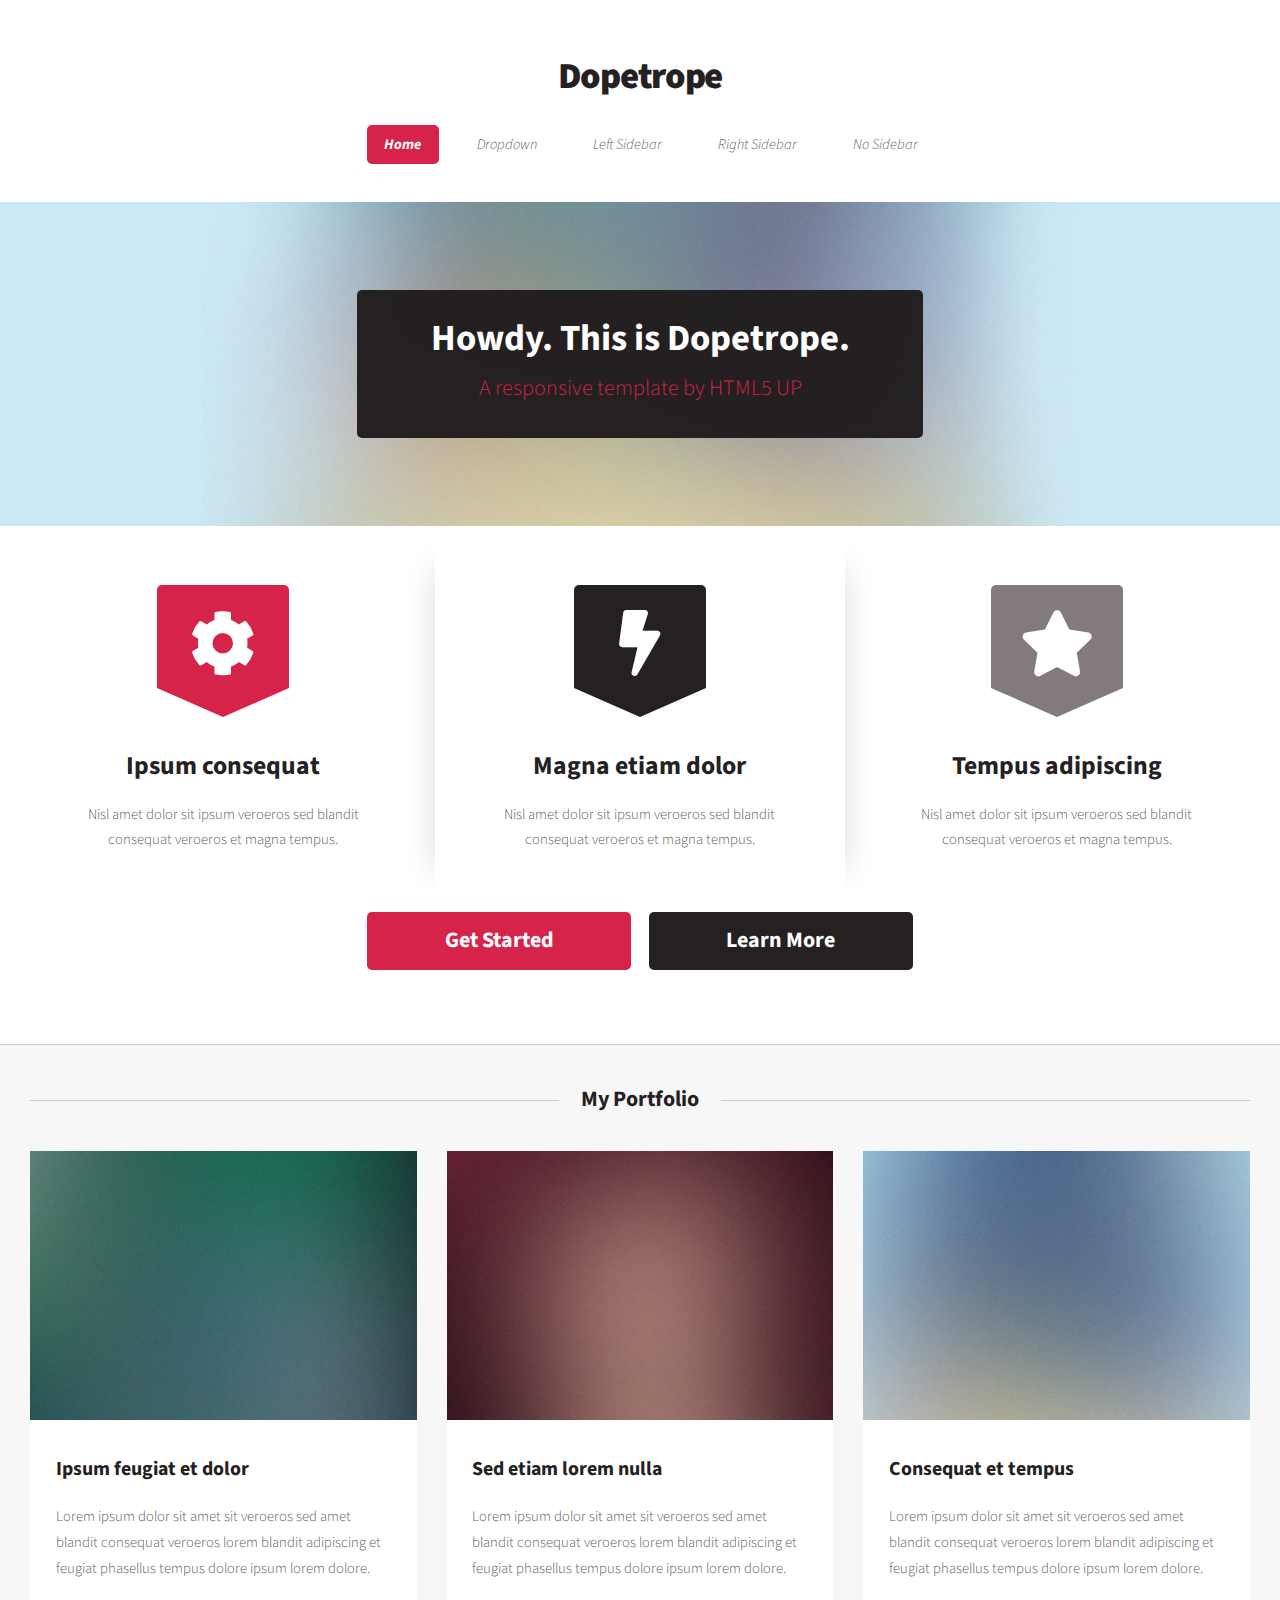
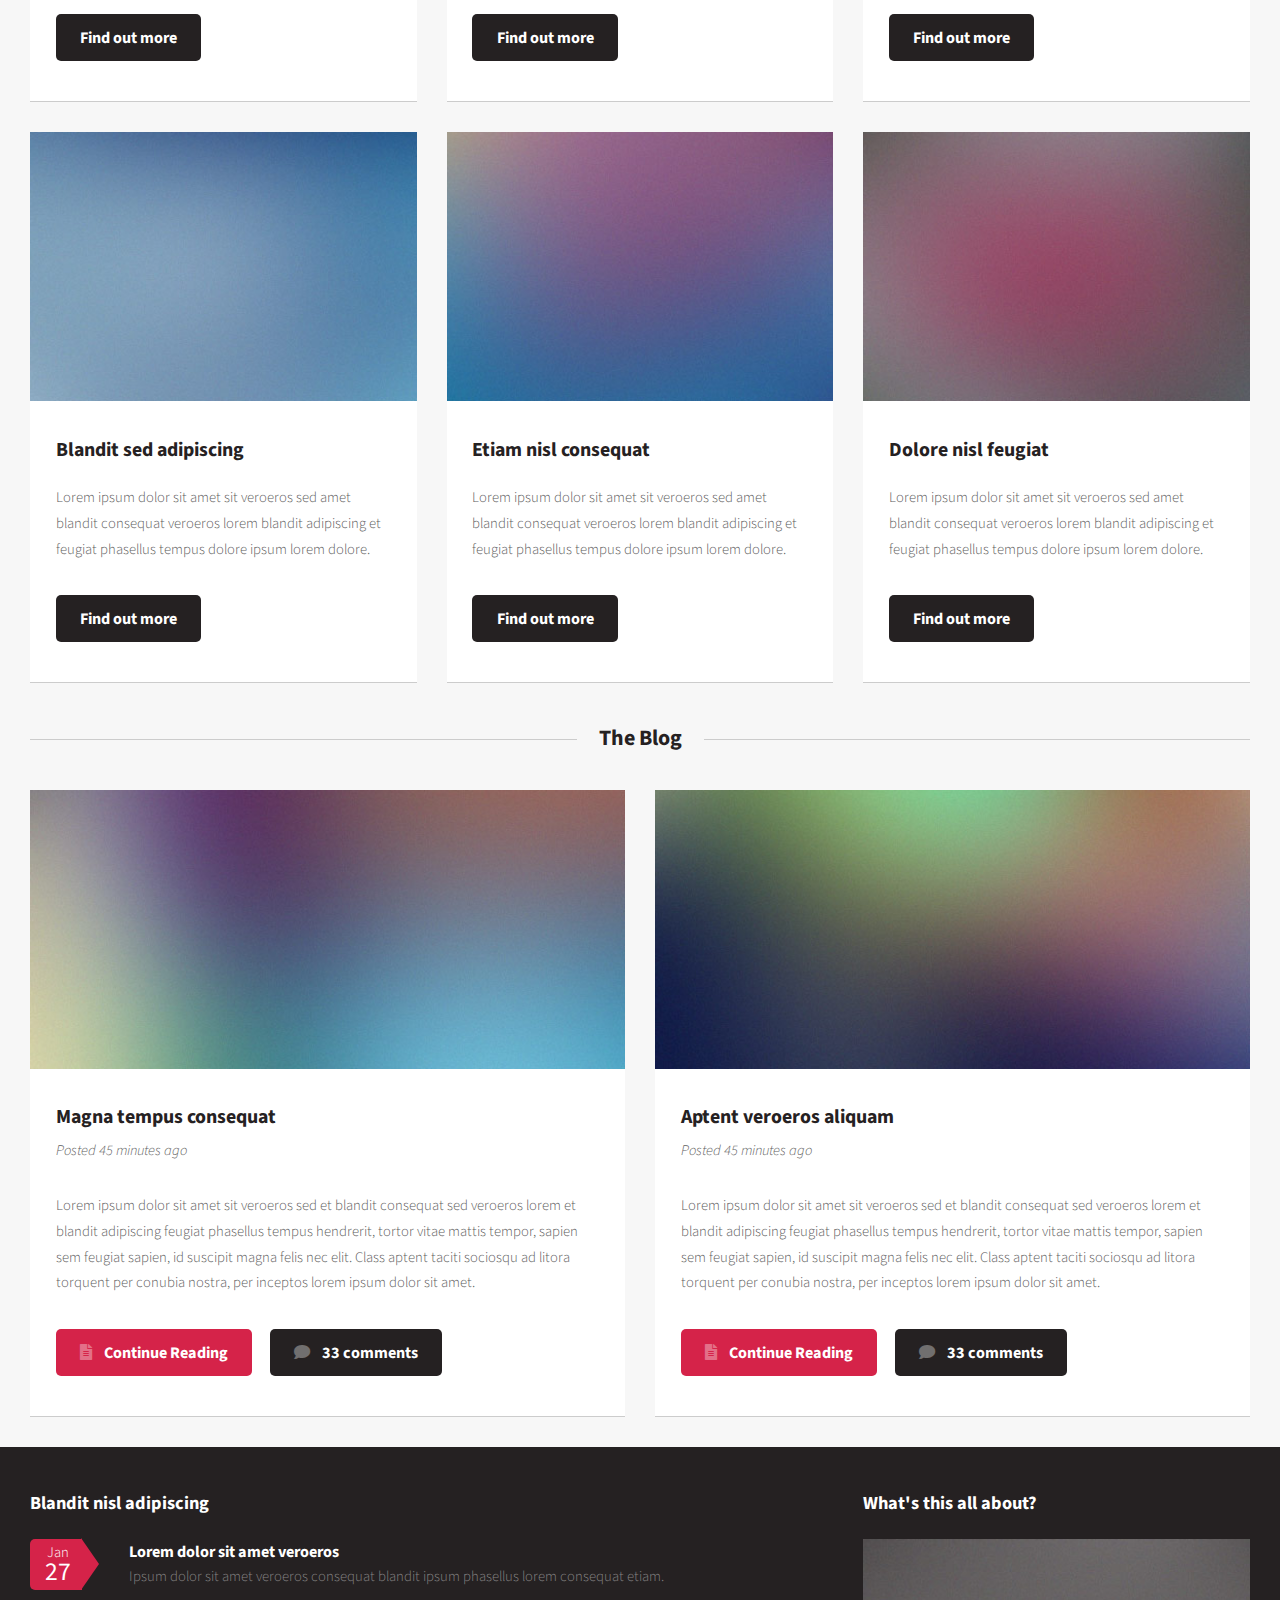
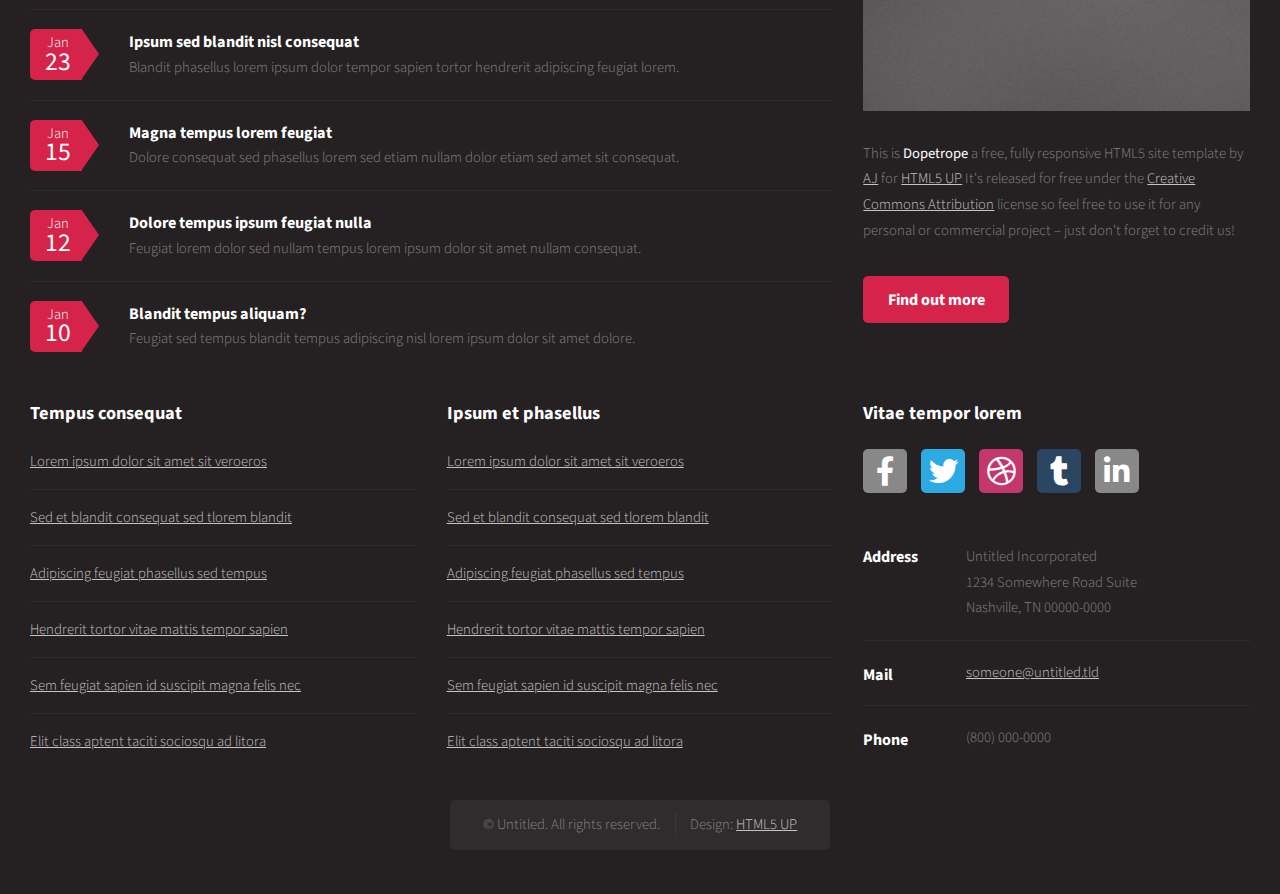
==== index.html @ cf3d5918 "template" ====
<!DOCTYPE HTML>
<!--
	Dopetrope by HTML5 UP
	html5up.net | @ajlkn
	Free for personal and commercial use under the CCA 3.0 license (html5up.net/license)
-->
<html>
	<head>
		<title>Dopetrope by HTML5 UP</title>
		<meta charset="utf-8" />
		<meta name="viewport" content="width=device-width, initial-scale=1, user-scalable=no" />
		<link rel="stylesheet" href="assets/css/main.css" />
	</head>
	<body class="homepage is-preload">
		<div id="page-wrapper">

			<!-- Header -->
				<section id="header">

					<!-- Logo -->
						<h1><a href="index.html">Dopetrope</a></h1>

					<!-- Nav -->
						<nav id="nav">
							<ul>
								<li class="current"><a href="index.html">Home</a></li>
								<li>
									<a href="#">Dropdown</a>
									<ul>
										<li><a href="#">Lorem ipsum dolor</a></li>
										<li><a href="#">Magna phasellus</a></li>
										<li><a href="#">Etiam dolore nisl</a></li>
										<li>
											<a href="#">Phasellus consequat</a>
											<ul>
												<li><a href="#">Magna phasellus</a></li>
												<li><a href="#">Etiam dolore nisl</a></li>
												<li><a href="#">Veroeros feugiat</a></li>
												<li><a href="#">Nisl sed aliquam</a></li>
												<li><a href="#">Dolore adipiscing</a></li>
											</ul>
										</li>
										<li><a href="#">Veroeros feugiat</a></li>
									</ul>
								</li>
								<li><a href="left-sidebar.html">Left Sidebar</a></li>
								<li><a href="right-sidebar.html">Right Sidebar</a></li>
								<li><a href="no-sidebar.html">No Sidebar</a></li>
							</ul>
						</nav>

					<!-- Banner -->
						<section id="banner">
							<header>
								<h2>Howdy. This is Dopetrope.</h2>
								<p>A responsive template by HTML5 UP</p>
							</header>
						</section>

					<!-- Intro -->
						<section id="intro" class="container">
							<div class="row">
								<div class="col-4 col-12-medium">
									<section class="first">
										<i class="icon solid featured fa-cog"></i>
										<header>
											<h2>Ipsum consequat</h2>
										</header>
										<p>Nisl amet dolor sit ipsum veroeros sed blandit consequat veroeros et magna tempus.</p>
									</section>
								</div>
								<div class="col-4 col-12-medium">
									<section class="middle">
										<i class="icon solid featured alt fa-bolt"></i>
										<header>
											<h2>Magna etiam dolor</h2>
										</header>
										<p>Nisl amet dolor sit ipsum veroeros sed blandit consequat veroeros et magna tempus.</p>
									</section>
								</div>
								<div class="col-4 col-12-medium">
									<section class="last">
										<i class="icon solid featured alt2 fa-star"></i>
										<header>
											<h2>Tempus adipiscing</h2>
										</header>
										<p>Nisl amet dolor sit ipsum veroeros sed blandit consequat veroeros et magna tempus.</p>
									</section>
								</div>
							</div>
							<footer>
								<ul class="actions">
									<li><a href="#" class="button large">Get Started</a></li>
									<li><a href="#" class="button alt large">Learn More</a></li>
								</ul>
							</footer>
						</section>

				</section>

			<!-- Main -->
				<section id="main">
					<div class="container">
						<div class="row">
							<div class="col-12">

								<!-- Portfolio -->
									<section>
										<header class="major">
											<h2>My Portfolio</h2>
										</header>
										<div class="row">
											<div class="col-4 col-6-medium col-12-small">
												<section class="box">
													<a href="#" class="image featured"><img src="images/pic02.jpg" alt="" /></a>
													<header>
														<h3>Ipsum feugiat et dolor</h3>
													</header>
													<p>Lorem ipsum dolor sit amet sit veroeros sed amet blandit consequat veroeros lorem blandit adipiscing et feugiat phasellus tempus dolore ipsum lorem dolore.</p>
													<footer>
														<ul class="actions">
															<li><a href="#" class="button alt">Find out more</a></li>
														</ul>
													</footer>
												</section>
											</div>
											<div class="col-4 col-6-medium col-12-small">
												<section class="box">
													<a href="#" class="image featured"><img src="images/pic03.jpg" alt="" /></a>
													<header>
														<h3>Sed etiam lorem nulla</h3>
													</header>
													<p>Lorem ipsum dolor sit amet sit veroeros sed amet blandit consequat veroeros lorem blandit adipiscing et feugiat phasellus tempus dolore ipsum lorem dolore.</p>
													<footer>
														<ul class="actions">
															<li><a href="#" class="button alt">Find out more</a></li>
														</ul>
													</footer>
												</section>
											</div>
											<div class="col-4 col-6-medium col-12-small">
												<section class="box">
													<a href="#" class="image featured"><img src="images/pic04.jpg" alt="" /></a>
													<header>
														<h3>Consequat et tempus</h3>
													</header>
													<p>Lorem ipsum dolor sit amet sit veroeros sed amet blandit consequat veroeros lorem blandit adipiscing et feugiat phasellus tempus dolore ipsum lorem dolore.</p>
													<footer>
														<ul class="actions">
															<li><a href="#" class="button alt">Find out more</a></li>
														</ul>
													</footer>
												</section>
											</div>
											<div class="col-4 col-6-medium col-12-small">
												<section class="box">
													<a href="#" class="image featured"><img src="images/pic05.jpg" alt="" /></a>
													<header>
														<h3>Blandit sed adipiscing</h3>
													</header>
													<p>Lorem ipsum dolor sit amet sit veroeros sed amet blandit consequat veroeros lorem blandit adipiscing et feugiat phasellus tempus dolore ipsum lorem dolore.</p>
													<footer>
														<ul class="actions">
															<li><a href="#" class="button alt">Find out more</a></li>
														</ul>
													</footer>
												</section>
											</div>
											<div class="col-4 col-6-medium col-12-small">
												<section class="box">
													<a href="#" class="image featured"><img src="images/pic06.jpg" alt="" /></a>
													<header>
														<h3>Etiam nisl consequat</h3>
													</header>
													<p>Lorem ipsum dolor sit amet sit veroeros sed amet blandit consequat veroeros lorem blandit adipiscing et feugiat phasellus tempus dolore ipsum lorem dolore.</p>
													<footer>
														<ul class="actions">
															<li><a href="#" class="button alt">Find out more</a></li>
														</ul>
													</footer>
												</section>
											</div>
											<div class="col-4 col-6-medium col-12-small">
												<section class="box">
													<a href="#" class="image featured"><img src="images/pic07.jpg" alt="" /></a>
													<header>
														<h3>Dolore nisl feugiat</h3>
													</header>
													<p>Lorem ipsum dolor sit amet sit veroeros sed amet blandit consequat veroeros lorem blandit adipiscing et feugiat phasellus tempus dolore ipsum lorem dolore.</p>
													<footer>
														<ul class="actions">
															<li><a href="#" class="button alt">Find out more</a></li>
														</ul>
													</footer>
												</section>
											</div>
										</div>
									</section>

							</div>
							<div class="col-12">

								<!-- Blog -->
									<section>
										<header class="major">
											<h2>The Blog</h2>
										</header>
										<div class="row">
											<div class="col-6 col-12-small">
												<section class="box">
													<a href="#" class="image featured"><img src="images/pic08.jpg" alt="" /></a>
													<header>
														<h3>Magna tempus consequat</h3>
														<p>Posted 45 minutes ago</p>
													</header>
													<p>Lorem ipsum dolor sit amet sit veroeros sed et blandit consequat sed veroeros lorem et blandit adipiscing feugiat phasellus tempus hendrerit, tortor vitae mattis tempor, sapien sem feugiat sapien, id suscipit magna felis nec elit. Class aptent taciti sociosqu ad litora torquent per conubia nostra, per inceptos lorem ipsum dolor sit amet.</p>
													<footer>
														<ul class="actions">
															<li><a href="#" class="button icon solid fa-file-alt">Continue Reading</a></li>
															<li><a href="#" class="button alt icon solid fa-comment">33 comments</a></li>
														</ul>
													</footer>
												</section>
											</div>
											<div class="col-6 col-12-small">
												<section class="box">
													<a href="#" class="image featured"><img src="images/pic09.jpg" alt="" /></a>
													<header>
														<h3>Aptent veroeros aliquam</h3>
														<p>Posted 45 minutes ago</p>
													</header>
													<p>Lorem ipsum dolor sit amet sit veroeros sed et blandit consequat sed veroeros lorem et blandit adipiscing feugiat phasellus tempus hendrerit, tortor vitae mattis tempor, sapien sem feugiat sapien, id suscipit magna felis nec elit. Class aptent taciti sociosqu ad litora torquent per conubia nostra, per inceptos lorem ipsum dolor sit amet.</p>
													<footer>
														<ul class="actions">
															<li><a href="#" class="button icon solid fa-file-alt">Continue Reading</a></li>
															<li><a href="#" class="button alt icon solid fa-comment">33 comments</a></li>
														</ul>
													</footer>
												</section>
											</div>
										</div>
									</section>

							</div>
						</div>
					</div>
				</section>

			<!-- Footer -->
				<section id="footer">
					<div class="container">
						<div class="row">
							<div class="col-8 col-12-medium">
								<section>
									<header>
										<h2>Blandit nisl adipiscing</h2>
									</header>
									<ul class="dates">
										<li>
											<span class="date">Jan <strong>27</strong></span>
											<h3><a href="#">Lorem dolor sit amet veroeros</a></h3>
											<p>Ipsum dolor sit amet veroeros consequat blandit ipsum phasellus lorem consequat etiam.</p>
										</li>
										<li>
											<span class="date">Jan <strong>23</strong></span>
											<h3><a href="#">Ipsum sed blandit nisl consequat</a></h3>
											<p>Blandit phasellus lorem ipsum dolor tempor sapien tortor hendrerit adipiscing feugiat lorem.</p>
										</li>
										<li>
											<span class="date">Jan <strong>15</strong></span>
											<h3><a href="#">Magna tempus lorem feugiat</a></h3>
											<p>Dolore consequat sed phasellus lorem sed etiam nullam dolor etiam sed amet sit consequat.</p>
										</li>
										<li>
											<span class="date">Jan <strong>12</strong></span>
											<h3><a href="#">Dolore tempus ipsum feugiat nulla</a></h3>
											<p>Feugiat lorem dolor sed nullam tempus lorem ipsum dolor sit amet nullam consequat.</p>
										</li>
										<li>
											<span class="date">Jan <strong>10</strong></span>
											<h3><a href="#">Blandit tempus aliquam?</a></h3>
											<p>Feugiat sed tempus blandit tempus adipiscing nisl lorem ipsum dolor sit amet dolore.</p>
										</li>
									</ul>
								</section>
							</div>
							<div class="col-4 col-12-medium">
								<section>
									<header>
										<h2>What's this all about?</h2>
									</header>
									<a href="#" class="image featured"><img src="images/pic10.jpg" alt="" /></a>
									<p>
										This is <strong>Dopetrope</strong> a free, fully responsive HTML5 site template by
										<a href="http://twitter.com/ajlkn">AJ</a> for <a href="http://html5up.net/">HTML5 UP</a> It's released for free under
										the <a href="http://html5up.net/license/">Creative Commons Attribution</a> license so feel free to use it for any personal or commercial project &ndash; just don't forget to credit us!
									</p>
									<footer>
										<ul class="actions">
											<li><a href="#" class="button">Find out more</a></li>
										</ul>
									</footer>
								</section>
							</div>
							<div class="col-4 col-6-medium col-12-small">
								<section>
									<header>
										<h2>Tempus consequat</h2>
									</header>
									<ul class="divided">
										<li><a href="#">Lorem ipsum dolor sit amet sit veroeros</a></li>
										<li><a href="#">Sed et blandit consequat sed tlorem blandit</a></li>
										<li><a href="#">Adipiscing feugiat phasellus sed tempus</a></li>
										<li><a href="#">Hendrerit tortor vitae mattis tempor sapien</a></li>
										<li><a href="#">Sem feugiat sapien id suscipit magna felis nec</a></li>
										<li><a href="#">Elit class aptent taciti sociosqu ad litora</a></li>
									</ul>
								</section>
							</div>
							<div class="col-4 col-6-medium col-12-small">
								<section>
									<header>
										<h2>Ipsum et phasellus</h2>
									</header>
									<ul class="divided">
										<li><a href="#">Lorem ipsum dolor sit amet sit veroeros</a></li>
										<li><a href="#">Sed et blandit consequat sed tlorem blandit</a></li>
										<li><a href="#">Adipiscing feugiat phasellus sed tempus</a></li>
										<li><a href="#">Hendrerit tortor vitae mattis tempor sapien</a></li>
										<li><a href="#">Sem feugiat sapien id suscipit magna felis nec</a></li>
										<li><a href="#">Elit class aptent taciti sociosqu ad litora</a></li>
									</ul>
								</section>
							</div>
							<div class="col-4 col-12-medium">
								<section>
									<header>
										<h2>Vitae tempor lorem</h2>
									</header>
									<ul class="social">
										<li><a class="icon brands fa-facebook-f" href="#"><span class="label">Facebook</span></a></li>
										<li><a class="icon brands fa-twitter" href="#"><span class="label">Twitter</span></a></li>
										<li><a class="icon brands fa-dribbble" href="#"><span class="label">Dribbble</span></a></li>
										<li><a class="icon brands fa-tumblr" href="#"><span class="label">Tumblr</span></a></li>
										<li><a class="icon brands fa-linkedin-in" href="#"><span class="label">LinkedIn</span></a></li>
									</ul>
									<ul class="contact">
										<li>
											<h3>Address</h3>
											<p>
												Untitled Incorporated<br />
												1234 Somewhere Road Suite<br />
												Nashville, TN 00000-0000
											</p>
										</li>
										<li>
											<h3>Mail</h3>
											<p><a href="#">someone@untitled.tld</a></p>
										</li>
										<li>
											<h3>Phone</h3>
											<p>(800) 000-0000</p>
										</li>
									</ul>
								</section>
							</div>
							<div class="col-12">

								<!-- Copyright -->
									<div id="copyright">
										<ul class="links">
											<li>&copy; Untitled. All rights reserved.</li><li>Design: <a href="http://html5up.net">HTML5 UP</a></li>
										</ul>
									</div>

							</div>
						</div>
					</div>
				</section>

		</div>

		<!-- Scripts -->
			<script src="assets/js/jquery.min.js"></script>
			<script src="assets/js/jquery.dropotron.min.js"></script>
			<script src="assets/js/browser.min.js"></script>
			<script src="assets/js/breakpoints.min.js"></script>
			<script src="assets/js/util.js"></script>
			<script src="assets/js/main.js"></script>

	</body>
</html>
---- assets/css/main.css ----
@import url("fontawesome-all.min.css");
@import url("https://fonts.googleapis.com/css?family=Source+Sans+Pro:300,400,700,900,300italic");

/*
	Dopetrope by HTML5 UP
	html5up.net | @ajlkn
	Free for personal and commercial use under the CCA 3.0 license (html5up.net/license)
*/

html, body, div, span, applet, object,
iframe, h1, h2, h3, h4, h5, h6, p, blockquote,
pre, a, abbr, acronym, address, big, cite,
code, del, dfn, em, img, ins, kbd, q, s, samp,
small, strike, strong, sub, sup, tt, var, b,
u, i, center, dl, dt, dd, ol, ul, li, fieldset,
form, label, legend, table, caption, tbody,
tfoot, thead, tr, th, td, article, aside,
canvas, details, embed, figure, figcaption,
footer, header, hgroup, menu, nav, output, ruby,
section, summary, time, mark, audio, video {
	margin: 0;
	padding: 0;
	border: 0;
	font-size: 100%;
	font: inherit;
	vertical-align: baseline;}

article, aside, details, figcaption, figure,
footer, header, hgroup, menu, nav, section {
	display: block;}

body {
	line-height: 1;
}

ol, ul {
	list-style: none;
}

blockquote, q {
	quotes: none;
}

	blockquote:before, blockquote:after, q:before, q:after {
		content: '';
		content: none;
	}

table {
	border-collapse: collapse;
	border-spacing: 0;
}

body {
	-webkit-text-size-adjust: none;
}

mark {
	background-color: transparent;
	color: inherit;
}

input::-moz-focus-inner {
	border: 0;
	padding: 0;
}

input, select, textarea {
	-moz-appearance: none;
	-webkit-appearance: none;
	-ms-appearance: none;
	appearance: none;
}

/* Basic */

	html {
		box-sizing: border-box;
	}

	*, *:before, *:after {
		box-sizing: inherit;
	}

	body {
		background: #252122;
		background-image: url("images/bg02.png");
	}

		body.is-preload *, body.is-preload *:before, body.is-preload *:after {
			-moz-animation: none !important;
			-webkit-animation: none !important;
			-ms-animation: none !important;
			animation: none !important;
			-moz-transition: none !important;
			-webkit-transition: none !important;
			-ms-transition: none !important;
			transition: none !important;
		}

	body, input, textarea, select {
		font-family: 'Source Sans Pro';
		font-weight: 300;
		color: #5d5d5d;
		font-size: 14pt;
		line-height: 1.75em;
	}

	strong, b {
		color: #252122;
		font-weight: 400;
	}

	i, em {
		font-style: italic;
	}

	sub {
		position: relative;
		top: 0.5em;
		font-size: 0.8em;
	}

	sup {
		position: relative;
		top: -0.5em;
		font-size: 0.8em;
	}

	blockquote {
		border-left: solid 0.75em #dddddd;
		padding: 1em 0 1em 1.5em;
		font-style: italic;
	}

	h1, h2, h3, h4, h5, h6 {
		color: #252122;
		font-weight: 700;
	}

	h1 a, h2 a, h3 a, h4 a, h5 a, h6 a {
		color: inherit;
		text-decoration: none;
	}

	h2 {
		font-size: 1.5em;
	}

	h3 {
		font-size: 1.35em;
	}

	a {
		color: #d52349;
		text-decoration: underline;
	}

		a:hover {
			text-decoration: none;
		}

	br.clear {
		clear: both;
	}

	hr {
		border: 0;
		border-top: solid 1px #dddddd;
		height: 1px;
		margin: 2em 0 2em 0;
	}

	p, ul, ol, dl, table {
		margin-bottom: 2em;
	}

/* Container */

	.container {
		margin: 0 auto;
		max-width: 100%;
		width: 70em;
	}

		@media screen and (max-width: 1680px) {

			.container {
				width: 70em;
			}

		}

		@media screen and (max-width: 1280px) {

			.container {
				width: calc(100% - 60px);
			}

		}

		@media screen and (max-width: 980px) {

			.container {
				width: calc(100% - 80px);
			}

		}

		@media screen and (max-width: 736px) {

			.container {
				width: calc(100% - 40px);
			}

		}

/* Row */

	.row {
		display: flex;
		flex-wrap: wrap;
		box-sizing: border-box;
		align-items: stretch;
	}

		.row > * {
			box-sizing: border-box;
		}

		.row.gtr-uniform > * > :last-child {
			margin-bottom: 0;
		}

		.row.aln-left {
			justify-content: flex-start;
		}

		.row.aln-center {
			justify-content: center;
		}

		.row.aln-right {
			justify-content: flex-end;
		}

		.row.aln-top {
			align-items: flex-start;
		}

		.row.aln-middle {
			align-items: center;
		}

		.row.aln-bottom {
			align-items: flex-end;
		}

		.row > .imp {
			order: -1;
		}

		.row > .col-1 {
			width: 8.33333%;
		}

		.row > .off-1 {
			margin-left: 8.33333%;
		}

		.row > .col-2 {
			width: 16.66667%;
		}

		.row > .off-2 {
			margin-left: 16.66667%;
		}

		.row > .col-3 {
			width: 25%;
		}

		.row > .off-3 {
			margin-left: 25%;
		}

		.row > .col-4 {
			width: 33.33333%;
		}

		.row > .off-4 {
			margin-left: 33.33333%;
		}

		.row > .col-5 {
			width: 41.66667%;
		}

		.row > .off-5 {
			margin-left: 41.66667%;
		}

		.row > .col-6 {
			width: 50%;
		}

		.row > .off-6 {
			margin-left: 50%;
		}

		.row > .col-7 {
			width: 58.33333%;
		}

		.row > .off-7 {
			margin-left: 58.33333%;
		}

		.row > .col-8 {
			width: 66.66667%;
		}

		.row > .off-8 {
			margin-left: 66.66667%;
		}

		.row > .col-9 {
			width: 75%;
		}

		.row > .off-9 {
			margin-left: 75%;
		}

		.row > .col-10 {
			width: 83.33333%;
		}

		.row > .off-10 {
			margin-left: 83.33333%;
		}

		.row > .col-11 {
			width: 91.66667%;
		}

		.row > .off-11 {
			margin-left: 91.66667%;
		}

		.row > .col-12 {
			width: 100%;
		}

		.row > .off-12 {
			margin-left: 100%;
		}

		.row.gtr-0 {
			margin-top: 0px;
			margin-left: 0px;
		}

			.row.gtr-0 > * {
				padding: 0px 0 0 0px;
			}

			.row.gtr-0.gtr-uniform {
				margin-top: 0px;
			}

				.row.gtr-0.gtr-uniform > * {
					padding-top: 0px;
				}

		.row.gtr-25 {
			margin-top: -12.5px;
			margin-left: -12.5px;
		}

			.row.gtr-25 > * {
				padding: 12.5px 0 0 12.5px;
			}

			.row.gtr-25.gtr-uniform {
				margin-top: -12.5px;
			}

				.row.gtr-25.gtr-uniform > * {
					padding-top: 12.5px;
				}

		.row.gtr-50 {
			margin-top: -25px;
			margin-left: -25px;
		}

			.row.gtr-50 > * {
				padding: 25px 0 0 25px;
			}

			.row.gtr-50.gtr-uniform {
				margin-top: -25px;
			}

				.row.gtr-50.gtr-uniform > * {
					padding-top: 25px;
				}

		.row {
			margin-top: -50px;
			margin-left: -50px;
		}

			.row > * {
				padding: 50px 0 0 50px;
			}

			.row.gtr-uniform {
				margin-top: -50px;
			}

				.row.gtr-uniform > * {
					padding-top: 50px;
				}

		.row.gtr-150 {
			margin-top: -75px;
			margin-left: -75px;
		}

			.row.gtr-150 > * {
				padding: 75px 0 0 75px;
			}

			.row.gtr-150.gtr-uniform {
				margin-top: -75px;
			}

				.row.gtr-150.gtr-uniform > * {
					padding-top: 75px;
				}

		.row.gtr-200 {
			margin-top: -100px;
			margin-left: -100px;
		}

			.row.gtr-200 > * {
				padding: 100px 0 0 100px;
			}

			.row.gtr-200.gtr-uniform {
				margin-top: -100px;
			}

				.row.gtr-200.gtr-uniform > * {
					padding-top: 100px;
				}

		@media screen and (max-width: 1680px) {

			.row {
				display: flex;
				flex-wrap: wrap;
				box-sizing: border-box;
				align-items: stretch;
			}

				.row > * {
					box-sizing: border-box;
				}

				.row.gtr-uniform > * > :last-child {
					margin-bottom: 0;
				}

				.row.aln-left {
					justify-content: flex-start;
				}

				.row.aln-center {
					justify-content: center;
				}

				.row.aln-right {
					justify-content: flex-end;
				}

				.row.aln-top {
					align-items: flex-start;
				}

				.row.aln-middle {
					align-items: center;
				}

				.row.aln-bottom {
					align-items: flex-end;
				}

				.row > .imp-xlarge {
					order: -1;
				}

				.row > .col-1-xlarge {
					width: 8.33333%;
				}

				.row > .off-1-xlarge {
					margin-left: 8.33333%;
				}

				.row > .col-2-xlarge {
					width: 16.66667%;
				}

				.row > .off-2-xlarge {
					margin-left: 16.66667%;
				}

				.row > .col-3-xlarge {
					width: 25%;
				}

				.row > .off-3-xlarge {
					margin-left: 25%;
				}

				.row > .col-4-xlarge {
					width: 33.33333%;
				}

				.row > .off-4-xlarge {
					margin-left: 33.33333%;
				}

				.row > .col-5-xlarge {
					width: 41.66667%;
				}

				.row > .off-5-xlarge {
					margin-left: 41.66667%;
				}

				.row > .col-6-xlarge {
					width: 50%;
				}

				.row > .off-6-xlarge {
					margin-left: 50%;
				}

				.row > .col-7-xlarge {
					width: 58.33333%;
				}

				.row > .off-7-xlarge {
					margin-left: 58.33333%;
				}

				.row > .col-8-xlarge {
					width: 66.66667%;
				}

				.row > .off-8-xlarge {
					margin-left: 66.66667%;
				}

				.row > .col-9-xlarge {
					width: 75%;
				}

				.row > .off-9-xlarge {
					margin-left: 75%;
				}

				.row > .col-10-xlarge {
					width: 83.33333%;
				}

				.row > .off-10-xlarge {
					margin-left: 83.33333%;
				}

				.row > .col-11-xlarge {
					width: 91.66667%;
				}

				.row > .off-11-xlarge {
					margin-left: 91.66667%;
				}

				.row > .col-12-xlarge {
					width: 100%;
				}

				.row > .off-12-xlarge {
					margin-left: 100%;
				}

				.row.gtr-0 {
					margin-top: 0px;
					margin-left: 0px;
				}

					.row.gtr-0 > * {
						padding: 0px 0 0 0px;
					}

					.row.gtr-0.gtr-uniform {
						margin-top: 0px;
					}

						.row.gtr-0.gtr-uniform > * {
							padding-top: 0px;
						}

				.row.gtr-25 {
					margin-top: -12.5px;
					margin-left: -12.5px;
				}

					.row.gtr-25 > * {
						padding: 12.5px 0 0 12.5px;
					}

					.row.gtr-25.gtr-uniform {
						margin-top: -12.5px;
					}

						.row.gtr-25.gtr-uniform > * {
							padding-top: 12.5px;
						}

				.row.gtr-50 {
					margin-top: -25px;
					margin-left: -25px;
				}

					.row.gtr-50 > * {
						padding: 25px 0 0 25px;
					}

					.row.gtr-50.gtr-uniform {
						margin-top: -25px;
					}

						.row.gtr-50.gtr-uniform > * {
							padding-top: 25px;
						}

				.row {
					margin-top: -50px;
					margin-left: -50px;
				}

					.row > * {
						padding: 50px 0 0 50px;
					}

					.row.gtr-uniform {
						margin-top: -50px;
					}

						.row.gtr-uniform > * {
							padding-top: 50px;
						}

				.row.gtr-150 {
					margin-top: -75px;
					margin-left: -75px;
				}

					.row.gtr-150 > * {
						padding: 75px 0 0 75px;
					}

					.row.gtr-150.gtr-uniform {
						margin-top: -75px;
					}

						.row.gtr-150.gtr-uniform > * {
							padding-top: 75px;
						}

				.row.gtr-200 {
					margin-top: -100px;
					margin-left: -100px;
				}

					.row.gtr-200 > * {
						padding: 100px 0 0 100px;
					}

					.row.gtr-200.gtr-uniform {
						margin-top: -100px;
					}

						.row.gtr-200.gtr-uniform > * {
							padding-top: 100px;
						}

		}

		@media screen and (max-width: 1280px) {

			.row {
				display: flex;
				flex-wrap: wrap;
				box-sizing: border-box;
				align-items: stretch;
			}

				.row > * {
					box-sizing: border-box;
				}

				.row.gtr-uniform > * > :last-child {
					margin-bottom: 0;
				}

				.row.aln-left {
					justify-content: flex-start;
				}

				.row.aln-center {
					justify-content: center;
				}

				.row.aln-right {
					justify-content: flex-end;
				}

				.row.aln-top {
					align-items: flex-start;
				}

				.row.aln-middle {
					align-items: center;
				}

				.row.aln-bottom {
					align-items: flex-end;
				}

				.row > .imp-large {
					order: -1;
				}

				.row > .col-1-large {
					width: 8.33333%;
				}

				.row > .off-1-large {
					margin-left: 8.33333%;
				}

				.row > .col-2-large {
					width: 16.66667%;
				}

				.row > .off-2-large {
					margin-left: 16.66667%;
				}

				.row > .col-3-large {
					width: 25%;
				}

				.row > .off-3-large {
					margin-left: 25%;
				}

				.row > .col-4-large {
					width: 33.33333%;
				}

				.row > .off-4-large {
					margin-left: 33.33333%;
				}

				.row > .col-5-large {
					width: 41.66667%;
				}

				.row > .off-5-large {
					margin-left: 41.66667%;
				}

				.row > .col-6-large {
					width: 50%;
				}

				.row > .off-6-large {
					margin-left: 50%;
				}

				.row > .col-7-large {
					width: 58.33333%;
				}

				.row > .off-7-large {
					margin-left: 58.33333%;
				}

				.row > .col-8-large {
					width: 66.66667%;
				}

				.row > .off-8-large {
					margin-left: 66.66667%;
				}

				.row > .col-9-large {
					width: 75%;
				}

				.row > .off-9-large {
					margin-left: 75%;
				}

				.row > .col-10-large {
					width: 83.33333%;
				}

				.row > .off-10-large {
					margin-left: 83.33333%;
				}

				.row > .col-11-large {
					width: 91.66667%;
				}

				.row > .off-11-large {
					margin-left: 91.66667%;
				}

				.row > .col-12-large {
					width: 100%;
				}

				.row > .off-12-large {
					margin-left: 100%;
				}

				.row.gtr-0 {
					margin-top: 0px;
					margin-left: 0px;
				}

					.row.gtr-0 > * {
						padding: 0px 0 0 0px;
					}

					.row.gtr-0.gtr-uniform {
						margin-top: 0px;
					}

						.row.gtr-0.gtr-uniform > * {
							padding-top: 0px;
						}

				.row.gtr-25 {
					margin-top: -7.5px;
					margin-left: -7.5px;
				}

					.row.gtr-25 > * {
						padding: 7.5px 0 0 7.5px;
					}

					.row.gtr-25.gtr-uniform {
						margin-top: -7.5px;
					}

						.row.gtr-25.gtr-uniform > * {
							padding-top: 7.5px;
						}

				.row.gtr-50 {
					margin-top: -15px;
					margin-left: -15px;
				}

					.row.gtr-50 > * {
						padding: 15px 0 0 15px;
					}

					.row.gtr-50.gtr-uniform {
						margin-top: -15px;
					}

						.row.gtr-50.gtr-uniform > * {
							padding-top: 15px;
						}

				.row {
					margin-top: -30px;
					margin-left: -30px;
				}

					.row > * {
						padding: 30px 0 0 30px;
					}

					.row.gtr-uniform {
						margin-top: -30px;
					}

						.row.gtr-uniform > * {
							padding-top: 30px;
						}

				.row.gtr-150 {
					margin-top: -45px;
					margin-left: -45px;
				}

					.row.gtr-150 > * {
						padding: 45px 0 0 45px;
					}

					.row.gtr-150.gtr-uniform {
						margin-top: -45px;
					}

						.row.gtr-150.gtr-uniform > * {
							padding-top: 45px;
						}

				.row.gtr-200 {
					margin-top: -60px;
					margin-left: -60px;
				}

					.row.gtr-200 > * {
						padding: 60px 0 0 60px;
					}

					.row.gtr-200.gtr-uniform {
						margin-top: -60px;
					}

						.row.gtr-200.gtr-uniform > * {
							padding-top: 60px;
						}

		}

		@media screen and (max-width: 980px) {

			.row {
				display: flex;
				flex-wrap: wrap;
				box-sizing: border-box;
				align-items: stretch;
			}

				.row > * {
					box-sizing: border-box;
				}

				.row.gtr-uniform > * > :last-child {
					margin-bottom: 0;
				}

				.row.aln-left {
					justify-content: flex-start;
				}

				.row.aln-center {
					justify-content: center;
				}

				.row.aln-right {
					justify-content: flex-end;
				}

				.row.aln-top {
					align-items: flex-start;
				}

				.row.aln-middle {
					align-items: center;
				}

				.row.aln-bottom {
					align-items: flex-end;
				}

				.row > .imp-medium {
					order: -1;
				}

				.row > .col-1-medium {
					width: 8.33333%;
				}

				.row > .off-1-medium {
					margin-left: 8.33333%;
				}

				.row > .col-2-medium {
					width: 16.66667%;
				}

				.row > .off-2-medium {
					margin-left: 16.66667%;
				}

				.row > .col-3-medium {
					width: 25%;
				}

				.row > .off-3-medium {
					margin-left: 25%;
				}

				.row > .col-4-medium {
					width: 33.33333%;
				}

				.row > .off-4-medium {
					margin-left: 33.33333%;
				}

				.row > .col-5-medium {
					width: 41.66667%;
				}

				.row > .off-5-medium {
					margin-left: 41.66667%;
				}

				.row > .col-6-medium {
					width: 50%;
				}

				.row > .off-6-medium {
					margin-left: 50%;
				}

				.row > .col-7-medium {
					width: 58.33333%;
				}

				.row > .off-7-medium {
					margin-left: 58.33333%;
				}

				.row > .col-8-medium {
					width: 66.66667%;
				}

				.row > .off-8-medium {
					margin-left: 66.66667%;
				}

				.row > .col-9-medium {
					width: 75%;
				}

				.row > .off-9-medium {
					margin-left: 75%;
				}

				.row > .col-10-medium {
					width: 83.33333%;
				}

				.row > .off-10-medium {
					margin-left: 83.33333%;
				}

				.row > .col-11-medium {
					width: 91.66667%;
				}

				.row > .off-11-medium {
					margin-left: 91.66667%;
				}

				.row > .col-12-medium {
					width: 100%;
				}

				.row > .off-12-medium {
					margin-left: 100%;
				}

				.row.gtr-0 {
					margin-top: 0px;
					margin-left: 0px;
				}

					.row.gtr-0 > * {
						padding: 0px 0 0 0px;
					}

					.row.gtr-0.gtr-uniform {
						margin-top: 0px;
					}

						.row.gtr-0.gtr-uniform > * {
							padding-top: 0px;
						}

				.row.gtr-25 {
					margin-top: -10px;
					margin-left: -10px;
				}

					.row.gtr-25 > * {
						padding: 10px 0 0 10px;
					}

					.row.gtr-25.gtr-uniform {
						margin-top: -10px;
					}

						.row.gtr-25.gtr-uniform > * {
							padding-top: 10px;
						}

				.row.gtr-50 {
					margin-top: -20px;
					margin-left: -20px;
				}

					.row.gtr-50 > * {
						padding: 20px 0 0 20px;
					}

					.row.gtr-50.gtr-uniform {
						margin-top: -20px;
					}

						.row.gtr-50.gtr-uniform > * {
							padding-top: 20px;
						}

				.row {
					margin-top: -40px;
					margin-left: -40px;
				}

					.row > * {
						padding: 40px 0 0 40px;
					}

					.row.gtr-uniform {
						margin-top: -40px;
					}

						.row.gtr-uniform > * {
							padding-top: 40px;
						}

				.row.gtr-150 {
					margin-top: -60px;
					margin-left: -60px;
				}

					.row.gtr-150 > * {
						padding: 60px 0 0 60px;
					}

					.row.gtr-150.gtr-uniform {
						margin-top: -60px;
					}

						.row.gtr-150.gtr-uniform > * {
							padding-top: 60px;
						}

				.row.gtr-200 {
					margin-top: -80px;
					margin-left: -80px;
				}

					.row.gtr-200 > * {
						padding: 80px 0 0 80px;
					}

					.row.gtr-200.gtr-uniform {
						margin-top: -80px;
					}

						.row.gtr-200.gtr-uniform > * {
							padding-top: 80px;
						}

		}

		@media screen and (max-width: 736px) {

			.row {
				display: flex;
				flex-wrap: wrap;
				box-sizing: border-box;
				align-items: stretch;
			}

				.row > * {
					box-sizing: border-box;
				}

				.row.gtr-uniform > * > :last-child {
					margin-bottom: 0;
				}

				.row.aln-left {
					justify-content: flex-start;
				}

				.row.aln-center {
					justify-content: center;
				}

				.row.aln-right {
					justify-content: flex-end;
				}

				.row.aln-top {
					align-items: flex-start;
				}

				.row.aln-middle {
					align-items: center;
				}

				.row.aln-bottom {
					align-items: flex-end;
				}

				.row > .imp-small {
					order: -1;
				}

				.row > .col-1-small {
					width: 8.33333%;
				}

				.row > .off-1-small {
					margin-left: 8.33333%;
				}

				.row > .col-2-small {
					width: 16.66667%;
				}

				.row > .off-2-small {
					margin-left: 16.66667%;
				}

				.row > .col-3-small {
					width: 25%;
				}

				.row > .off-3-small {
					margin-left: 25%;
				}

				.row > .col-4-small {
					width: 33.33333%;
				}

				.row > .off-4-small {
					margin-left: 33.33333%;
				}

				.row > .col-5-small {
					width: 41.66667%;
				}

				.row > .off-5-small {
					margin-left: 41.66667%;
				}

				.row > .col-6-small {
					width: 50%;
				}

				.row > .off-6-small {
					margin-left: 50%;
				}

				.row > .col-7-small {
					width: 58.33333%;
				}

				.row > .off-7-small {
					margin-left: 58.33333%;
				}

				.row > .col-8-small {
					width: 66.66667%;
				}

				.row > .off-8-small {
					margin-left: 66.66667%;
				}

				.row > .col-9-small {
					width: 75%;
				}

				.row > .off-9-small {
					margin-left: 75%;
				}

				.row > .col-10-small {
					width: 83.33333%;
				}

				.row > .off-10-small {
					margin-left: 83.33333%;
				}

				.row > .col-11-small {
					width: 91.66667%;
				}

				.row > .off-11-small {
					margin-left: 91.66667%;
				}

				.row > .col-12-small {
					width: 100%;
				}

				.row > .off-12-small {
					margin-left: 100%;
				}

				.row.gtr-0 {
					margin-top: 0px;
					margin-left: 0px;
				}

					.row.gtr-0 > * {
						padding: 0px 0 0 0px;
					}

					.row.gtr-0.gtr-uniform {
						margin-top: 0px;
					}

						.row.gtr-0.gtr-uniform > * {
							padding-top: 0px;
						}

				.row.gtr-25 {
					margin-top: -5px;
					margin-left: -5px;
				}

					.row.gtr-25 > * {
						padding: 5px 0 0 5px;
					}

					.row.gtr-25.gtr-uniform {
						margin-top: -5px;
					}

						.row.gtr-25.gtr-uniform > * {
							padding-top: 5px;
						}

				.row.gtr-50 {
					margin-top: -10px;
					margin-left: -10px;
				}

					.row.gtr-50 > * {
						padding: 10px 0 0 10px;
					}

					.row.gtr-50.gtr-uniform {
						margin-top: -10px;
					}

						.row.gtr-50.gtr-uniform > * {
							padding-top: 10px;
						}

				.row {
					margin-top: -20px;
					margin-left: -20px;
				}

					.row > * {
						padding: 20px 0 0 20px;
					}

					.row.gtr-uniform {
						margin-top: -20px;
					}

						.row.gtr-uniform > * {
							padding-top: 20px;
						}

				.row.gtr-150 {
					margin-top: -30px;
					margin-left: -30px;
				}

					.row.gtr-150 > * {
						padding: 30px 0 0 30px;
					}

					.row.gtr-150.gtr-uniform {
						margin-top: -30px;
					}

						.row.gtr-150.gtr-uniform > * {
							padding-top: 30px;
						}

				.row.gtr-200 {
					margin-top: -40px;
					margin-left: -40px;
				}

					.row.gtr-200 > * {
						padding: 40px 0 0 40px;
					}

					.row.gtr-200.gtr-uniform {
						margin-top: -40px;
					}

						.row.gtr-200.gtr-uniform > * {
							padding-top: 40px;
						}

		}

/* Form */

	form label {
		display: block;
		color: #252122;
		font-weight: 400;
		margin: 0 0 0.5em 0;
	}

	form input[type=text],
	form input[type=email],
	form input[type=password],
	form select,
	form textarea {
		-webkit-appearance: none;
		display: block;
		border: 0;
		padding: 0.75em 1em;
		font-size: 1em;
		border-radius: 5px;
		border: solid 1px #dddddd;
		background: #fff;
		width: 100%;
	}

		form input[type=text]:focus,
		form input[type=email]:focus,
		form input[type=password]:focus,
		form select:focus,
		form textarea:focus {
			box-shadow: inset 0px 0px 1px 1px #43bff0;
		}

	form textarea {
		height: 15em;
	}

	form ::-webkit-input-placeholder {
		color: #555 !important;
	}

	form :-moz-placeholder {
		color: #555 !important;
	}

	form ::-moz-placeholder {
		color: #555 !important;
	}

	form :-ms-input-placeholder {
		color: #555 !important;
	}

	form ::-moz-focus-inner {
		border: 0;
	}

/* Tables */

	table {
		width: 100%;
	}

		table tr {
			border-top: solid 1px #dddddd;
		}

			table tr:first-child {
				border-top: 0;
			}

		table td {
			padding: 0.5em 1em 0.5em 1em;
		}

		table th {
			text-align: left;
			padding: 0.5em 1em 0.5em 1em;
			font-weight: 700;
			margin: 0 0 1em 0;
		}

		table thead {
			border-bottom: solid 2px #dddddd;
		}

/* Section/Article */

	section, article {
		margin-bottom: 2.5em;
	}

		section > :last-child, section:last-child, article > :last-child, article:last-child {
			margin-bottom: 0;
		}

	header {
		margin: 0 0 1.5em 0;
	}

		header > p {
			display: block;
			font-style: italic;
			margin: 0.5em 0 0 0;
			padding-bottom: 0.5em;
		}

		header.major {
			position: relative;
			text-align: center;
			border-top: solid 1px #ccc;
			top: 1em;
			margin: 0 0 3em 0;
		}

			header.major h2 {
				background: #fff;
				position: relative;
				top: -0.65em;
				display: inline;
				margin: 0;
				padding: 0 1em 0 1em;
			}

	footer {
		margin: 2.25em 0 0 0;
	}

/* Box */

	.box {
		background: #ffffff;
		border-bottom: solid 1px #ccc;
		padding: 2.75em 1.75em 2.75em 1.75em;
	}

		.box .image.featured {
			position: relative;
			width: auto;
			left: 1.75em;
			top: 1.75em;
			margin: -4.5em 0 4.25em -3.5em;
		}

		.box.post header {
			padding-top: 1em;
			margin: 0 0 2em 0;
		}

		.box.post h2 {
			font-size: 2.5em;
			letter-spacing: -0.015em;
		}

		.box.post header > p {
			margin-top: 1.25em;
			font-size: 1.25em;
		}

		.box footer ul.actions {
			margin-bottom: 0;
		}

/* Button */

	input[type="button"],
	input[type="submit"],
	input[type="reset"],
	button,
	.button {
		-webkit-appearance: none;
		display: inline-block;
		text-decoration: none;
		cursor: pointer;
		border: 0;
		border-radius: 5px;
		background: #d52349;
		color: #fff !important;
		font-weight: 700;
		outline: 0;
		font-size: 1.1em;
		padding: 0.65em 1.5em 0.65em 1.5em;
		text-align: center;
		-moz-transition: background-color .25s ease-in-out;
		-webkit-transition: background-color .25s ease-in-out;
		-ms-transition: background-color .25s ease-in-out;
		transition: background-color .25s ease-in-out;
	}

		input[type="button"]:hover,
		input[type="submit"]:hover,
		input[type="reset"]:hover,
		button:hover,
		.button:hover {
			background: #e53359;
		}

		input[type="button"]:active,
		input[type="submit"]:active,
		input[type="reset"]:active,
		button:active,
		.button:active {
			background: #c51349;
		}

		input[type="button"].alt,
		input[type="submit"].alt,
		input[type="reset"].alt,
		button.alt,
		.button.alt {
			background: #252122;
		}

			input[type="button"].alt:hover,
			input[type="submit"].alt:hover,
			input[type="reset"].alt:hover,
			button.alt:hover,
			.button.alt:hover {
				background: #353132;
			}

			input[type="button"].alt:active,
			input[type="submit"].alt:active,
			input[type="reset"].alt:active,
			button.alt:active,
			.button.alt:active {
				background: #151112;
			}

		input[type="button"].icon:before,
		input[type="submit"].icon:before,
		input[type="reset"].icon:before,
		button.icon:before,
		.button.icon:before {
			opacity: 0.35;
			position: relative;
			top: 0.05em;
			margin-right: 0.75em;
		}

		input[type="button"].large,
		input[type="submit"].large,
		input[type="reset"].large,
		button.large,
		.button.large {
			font-size: 1.5em;
			padding: 0.75em 1.5em 0.75em 1.5em;
		}

/* Image */

	.image {
		display: inline-block;
		outline: 0;
	}

		.image img {
			display: block;
			width: 100%;
		}

		.image.centered {
			display: block;
			margin: 0 0 2em 0;
		}

			.image.centered img {
				margin: 0 auto;
				width: auto;
			}

		.image.featured {
			display: block;
			width: 100%;
			margin: 0 0 2em 0;
		}

		.image.left {
			float: left;
			margin: 0 2em 2em 0;
		}

/* List */

	ul {
		list-style: disc;
		padding-left: 1em;
	}

		ul li {
			padding-left: 0.5em;
		}

	ol {
		list-style: decimal;
		padding-left: 1.25em;
	}

		ol li {
			padding-left: 0.25em;
		}

/* Actions */

	ul.actions {
		list-style: none;
		padding-left: 0;
	}

		ul.actions li {
			display: inline-block;
			margin-left: 1em;
			padding-left: 0;
		}

			ul.actions li:first-child {
				margin-left: 0;
			}

/* Links */

	ul.links {
		list-style: none;
		padding-left: 0;
	}

		ul.links li {
			display: inline-block;
			border-left: solid 1px rgba(255, 255, 255, 0.05);
			padding: 0 0 0 1em;
			margin: 0 0 0 1em;
		}

			ul.links li:first-child {
				border-left: 0;
				padding-left: 0;
				margin-left: 0;
			}

/* Contact */

	ul.contact {
		list-style: none;
		padding-left: 0;
	}

		ul.contact li {
			position: relative;
			border-top: solid 1px #ddd;
			padding: 1.3em 0 1.3em 7em;
		}

			ul.contact li h3 {
				position: absolute;
				left: 0;
				top: 1.3em;
				font-size: 1.1em;
			}

			ul.contact li p {
				margin: 0;
			}

			ul.contact li:first-child {
				padding-top: 0;
				border-top: 0;
			}

				ul.contact li:first-child h3 {
					top: 0;
				}

/* Dates */

	ul.dates {
		list-style: none;
		padding-left: 0;
	}

		ul.dates li {
			position: relative;
			border-top: solid 1px #ddd;
			padding: 1.3em 0 1.3em 6.75em;
		}

		ul.dates .date {
			display: block;
			position: absolute;
			left: 0;
			top: 1.3em;
			background-color: #d52349;
			height: 3.5em;
			text-align: center;
			color: #fff;
			line-height: 1em;
			border-top-left-radius: 5px;
			border-bottom-left-radius: 5px;
			padding: 0.5em 0.75em 0 1em;
		}

			ul.dates .date:after {
				content: '';
				position: absolute;
				bottom: 0;
				right: -1.2em;
				border-left: solid 1.25em #d52349;
				border-top: solid 1.8em transparent;
				border-bottom: solid 1.8em transparent;
			}

			ul.dates .date strong {
				display: block;
				font-size: 1.75em;
				padding-top: 0.15em;
			}

		ul.dates h3 {
			font-size: 1.1em;
		}

		ul.dates p {
			margin: 0;
		}

		ul.dates li:first-child {
			border-top: 0;
			padding-top: 0;
		}

			ul.dates li:first-child .date {
				top: 0;
			}

/* Divided */

	ul.divided {
		list-style: none;
		padding-left: 0;
	}

		ul.divided li {
			border-top: solid 1px #ddd;
			padding: 1em 0 1em 0;
		}

			ul.divided li:first-child {
				border-top: 0;
				padding-top: 0;
			}

/* Social */

	ul.social {
		list-style: none;
		padding-left: 0;
		overflow: hidden;
		cursor: default;
		margin: 0 0 3.25em 0;
	}

		ul.social li {
			display: inline-block;
			padding-left: 0;
			margin-left: 0.75em;
		}

			ul.social li:first-child {
				margin-left: 0;
			}

			ul.social li a {
				display: inline-block;
				width: 3em;
				height: 3em;
				text-align: center;
				border-radius: 5px;
				background: #888;
				-moz-transition: background-color .25s ease-in-out;
				-webkit-transition: background-color .25s ease-in-out;
				-ms-transition: background-color .25s ease-in-out;
				transition: background-color .25s ease-in-out;
			}

				ul.social li a:before {
					color: #fff;
					font-size: 2em;
					line-height: 1.5em;
				}

				ul.social li a.fa-facebook {
					background: #3c5a98;
				}

					ul.social li a.fa-facebook:hover {
						background: #4c6aa8;
					}

				ul.social li a.fa-twitter {
					background: #2daae4;
				}

					ul.social li a.fa-twitter:hover {
						background: #3dbaf4;
					}

				ul.social li a.fa-dribbble {
					background: #c4376b;
				}

					ul.social li a.fa-dribbble:hover {
						background: #d4477b;
					}

				ul.social li a.fa-linkedin {
					background: #006599;
				}

					ul.social li a.fa-linkedin:hover {
						background: #1075a9;
					}

				ul.social li a.fa-tumblr {
					background: #2b4661;
				}

					ul.social li a.fa-tumblr:hover {
						background: #3b5671;
					}

				ul.social li a.fa-google-plus {
					background: #da2713;
				}

					ul.social li a.fa-google-plus:hover {
						background: #ea3723;
					}

/* Icons */

	.icon {
		text-decoration: none;
		position: relative;
		text-decoration: none;
	}

		.icon:before {
			-moz-osx-font-smoothing: grayscale;
			-webkit-font-smoothing: antialiased;
			display: inline-block;
			font-style: normal;
			font-variant: normal;
			text-rendering: auto;
			line-height: 1;
			text-transform: none !important;
			font-family: 'Font Awesome 5 Free';
			font-weight: 400;
		}

		.icon.solid:before {
			font-weight: 900;
		}

		.icon.brands:before {
			font-family: 'Font Awesome 5 Brands';
		}

		.icon:before {
			line-height: inherit;
		}

		.icon > .label {
			display: none;
		}

		.icon.featured {
			position: relative;
			display: inline-block;
			background-color: #d52349;
			width: 9em;
			padding: 1.75em 0 0.75em 0;
			border-top-left-radius: 5px;
			border-top-right-radius: 5px;
			margin: 0 0 4.5em 0;
			cursor: default;
		}

			.icon.featured:before {
				font-size: 4.5em;
				line-height: 1em;
				color: #fff;
			}

			.icon.featured:after {
				content: '';
				position: absolute;
				bottom: -1.95em;
				left: 0;
				border-top: solid 2em #d52349;
				border-left: solid 4.5em transparent;
				border-right: solid 4.5em transparent;
			}

			.icon.featured.alt {
				background-color: #252122;
			}

				.icon.featured.alt:after {
					border-top-color: #252122;
				}

			.icon.featured.alt2 {
				background-color: #827a7c;
			}

				.icon.featured.alt2:after {
					border-top-color: #827a7c;
				}

/* Page Wrapper */

	#page-wrapper > section {
		margin-bottom: 0;
	}

/* Header */

	#header {
		position: relative;
		background: #ffffff;
		border-bottom: solid 1px #ccc;
		padding: 5em 0 4em 0;
		text-align: center;
	}

		#header h1 {
			color: #252122;
			font-weight: 900;
			font-size: 2.5em;
			letter-spacing: -0.035em;
			line-height: 1;
		}

/* Nav */

	#nav {
		margin: 2.5em 0 0 0;
	}

		#nav > ul {
			margin: 0;
		}

			#nav > ul > li {
				display: inline-block;
				font-style: italic;
				margin: 0 0.35em 0 0.35em;
			}

				#nav > ul > li > ul {
					display: none;
				}

				#nav > ul > li > a {
					border-radius: 5px;
					color: #5d5d5d;
					text-decoration: none;
					padding: 0.6em 1.2em 0.6em 1.2em;
					-moz-transition: background-color .25s ease-in-out;
					-webkit-transition: background-color .25s ease-in-out;
					-ms-transition: background-color .25s ease-in-out;
					transition: background-color .25s ease-in-out;
					outline: 0;
				}

				#nav > ul > li:hover > a, #nav > ul > li.active > a {
					background: #f3f3f3;
				}

				#nav > ul > li.current > a {
					background: #d52349;
					color: #fff !important;
					font-weight: 700;
				}

	.dropotron {
		border-radius: 5px;
		background-color: #252122;
		background-color: rgba(34, 30, 31, 0.98);
		padding: 1.25em 1.5em 1.25em 1.5em;
		font-style: italic;
		min-width: 13em;
		box-shadow: 0px 8px 15px 0px rgba(0, 0, 0, 0.5);
		text-align: left;
		margin-top: -1.25em;
		margin-left: -1px;
		list-style: none;
	}

		.dropotron a, .dropotron span {
			color: #aaa;
			text-decoration: none;
			-moz-transition: color .25s ease-in-out;
			-webkit-transition: color .25s ease-in-out;
			-ms-transition: color .25s ease-in-out;
			transition: color .25s ease-in-out;
		}

		.dropotron li {
			padding: 0.25em 0 0.25em 0;
		}

			.dropotron li:hover > a, .dropotron li:hover > span {
				color: #fff;
			}

		.dropotron.level-0 {
			margin-top: 2em;
		}

			.dropotron.level-0:before {
				content: '';
				display: block;
				position: absolute;
				left: 50%;
				margin-left: -10px;
				top: -9px;
				border-left: solid 10px transparent;
				border-right: solid 10px transparent;
				border-bottom: solid 10px #252122;
				border-bottom-color: rgba(34, 30, 31, 0.98);
			}

/* Banner */

	#banner {
		background: #CCE8F4 url("../../images/pic01.jpg");
		background-position: center center;
		background-size: auto 100%;
		background-repeat: no-repeat;
		text-align: center;
		position: relative;
		padding: 8em 0;
		margin: 4em 0 0 0;
	}

		#banner header {
			background-color: rgba(34, 30, 31, 0.98);
			display: inline-block;
			padding: 2.5em 5em;
			border-radius: 5px;
		}

			#banner header h2 {
				color: #fff;
				font-weight: 700;
				font-size: 2.5em;
				margin: 0 0 0.65em 0;
			}

			#banner header p {
				color: #d52349;
				padding: 0;
				font-style: normal;
				margin: 0;
				font-size: 1.5em;
			}

/* Intro */

	#intro {
		text-align: center;
		overflow: hidden;
	}

		#intro section {
			margin: 3em 0;
			padding: 2.5em 0;
		}

		#intro h2 {
			font-size: 1.75em;
		}

		#intro p {
			margin: 0;
		}

		#intro .middle {
			position: relative;
			z-index: 1;
		}

			#intro .middle:before {
				content: '';
				width: 32px;
				height: 100%;
				position: absolute;
				left: -24px;
				top: 0;
				display: block;
				z-index: -1;
				box-shadow: 32px 0 0 0 #fff, 0 -32px 0 0 #fff, 0 32px 0 0 #fff, 32px 32px 0 0 #fff, 32px -32px 0 0 #fff, 0 0 32px 0 rgba(0, 0, 0, 0.15);
			}

			#intro .middle:after {
				content: '';
				width: 32px;
				height: 100%;
				position: absolute;
				right: -24px;
				top: 0;
				display: block;
				z-index: -1;
				box-shadow: -32px 0 0 0 #fff, 0 -32px 0 0 #fff, 0 32px 0 0 #fff, -32px 32px 0 0 #fff, -32px -32px 0 0 #fff, 0 0 32px 0 rgba(0, 0, 0, 0.15);
			}

		#intro .button {
			min-width: 12em;
		}

		#intro footer {
			margin: 0;
		}

/* Main */

	#main {
		position: relative;
		background: #f7f7f7 url("images/bg02.png");
		padding: 4em 0 4em 0;
	}

		#main:before {
			content: '';
			position: absolute;
			top: 0;
			left: 0;
			width: 100%;
			background: url("images/bg01.png");
			background-size: 100% 100%;
			z-index: 0;
			opacity: 0.1;
		}

		#main .major h2 {
			background: #f7f7f7 url("images/bg02.png");
		}

/* Footer */

	#footer {
		position: relative;
		color: #858484;
		padding: 4em 0;
	}

		#footer:before {
			content: '';
			position: absolute;
			top: 0;
			left: 0;
			width: 100%;
			background: url("images/bg01.png");
			background-size: 100% 100%;
			z-index: 0;
			opacity: 0.5;
		}

		#footer a {
			color: #c5c4c4;
		}

		#footer h2, #footer h3, #footer h4, #footer h5, #footer h6, #footer strong, #footer b {
			color: #fff;
		}

			#footer h2 a, #footer h3 a, #footer h4 a, #footer h5 a, #footer h6 a, #footer strong a, #footer b a {
				color: inherit;
			}

		#footer ul.contact li,
		#footer ul.dates li,
		#footer ul.divided li {
			border-top-color: #353434;
			border-top-color: rgba(255, 255, 255, 0.05);
		}

		#footer header {
			margin: 0 0 3em 0;
		}

			#footer header h2 {
				font-size: 1.75em;
			}

/* Copyright */

	#copyright {
		text-align: center;
		margin: 3em 0 2em 0;
	}

		#copyright ul.links {
			display: inline-block;
			background: #2C2929;
			background: rgba(255, 255, 255, 0.05);
			border-radius: 5px;
			margin: 0;
			padding: 0.85em 2.25em 0.85em 2.25em;
		}

/* XLarge */

	@media screen and (max-width: 1680px) {

		/* Basic */

			body, input, textarea, select {
				font-size: 12pt;
			}

	}

/* Large */

	@media screen and (max-width: 1280px) {

		/* Basic */

			body, input, textarea, select {
				font-size: 11pt;
			}

		/* Section/Article */

			header.major {
				margin: 0.75em 0 2.5em 0;
			}

				header.major h2 {
					padding: 0 1em 0 1em;
				}

		/* Social */

			ul.social li {
				margin: 0 0 0.25em 0.75em;
			}

		/* Header */

			#header {
				padding: 4em 0 3em 0;
			}

		/* Banner */

			#banner {
				padding: 6em 0;
				margin: 3em 0 0 0;
			}

		/* Intro */

			#intro {
				padding: 0;
			}

				#intro section {
					padding: 1em 2em;
				}

				#intro .middle:before {
					left: -12px;
				}

				#intro .middle:after {
					right: -12px;
				}

		/* Main */

			#main {
				padding: 30px 0;
			}

		/* Footer */

			#footer {
				padding: 3em 0;
			}

				#footer:before {
					height: 2.5em;
				}

				#footer header {
					margin: 0 0 1.5em 0;
				}

					#footer header h2 {
						font-size: 1.25em;
					}

		/* Copyright */

			#copyright {
				margin: 0;
			}

	}

/* Medium */

	#navPanel, #titleBar {
		display: none;
	}

	@media screen and (max-width: 980px) {

		/* Basic */

			html, body {
				overflow-x: hidden;
			}

		/* Box */

			.box footer ul.actions li {
				margin: 1em 0 0 0;
				display: block;
			}

				.box footer ul.actions li .button {
					width: 100%;
				}

				.box footer ul.actions li:first-child {
					margin-top: 0;
				}

		/* Header */

			#header {
				padding: 3.5em 0 3em 0;
			}

		/* Nav */

			#nav {
				display: none;
			}

		/* Intro */

			#intro {
				padding: 3em 0 0 0;
			}

				#intro section {
					position: relative;
					border-top: solid 1px #dfdfdf;
					margin: 0;
					padding: 40px 0 0 0;
				}

					#intro section.first {
						border-top: 0;
						padding-top: 0;
					}

					#intro section p {
						margin: 0;
					}

				#intro .middle:before, #intro .middle:after {
					display: none;
				}

				#intro footer {
					padding: 3em 0 0 0;
				}

					#intro footer ul.actions {
						margin-bottom: 0;
					}

		/* Main */

			#main {
				padding: 40px 0;
			}

		/* Copyright */

			#copyright ul.links {
				display: block;
			}

		/* Nav */

			#page-wrapper {
				-moz-backface-visibility: hidden;
				-webkit-backface-visibility: hidden;
				-ms-backface-visibility: hidden;
				backface-visibility: hidden;
				-moz-transition: -moz-transform 0.5s ease;
				-webkit-transition: -webkit-transform 0.5s ease;
				-ms-transition: -ms-transform 0.5s ease;
				transition: transform 0.5s ease;
				padding-bottom: 1px;
			}

			#titleBar {
				-moz-backface-visibility: hidden;
				-webkit-backface-visibility: hidden;
				-ms-backface-visibility: hidden;
				backface-visibility: hidden;
				-moz-transition: -moz-transform 0.5s ease;
				-webkit-transition: -webkit-transform 0.5s ease;
				-ms-transition: -ms-transform 0.5s ease;
				transition: transform 0.5s ease;
				display: block;
				height: 44px;
				left: 0;
				position: fixed;
				top: 0;
				width: 100%;
				z-index: 10001;
				background: none;
			}

				#titleBar .toggle {
					text-decoration: none;
					width: 80px;
					height: 60px;
				}

					#titleBar .toggle:before {
						-moz-osx-font-smoothing: grayscale;
						-webkit-font-smoothing: antialiased;
						display: inline-block;
						font-style: normal;
						font-variant: normal;
						text-rendering: auto;
						line-height: 1;
						text-transform: none !important;
						font-family: 'Font Awesome 5 Free';
						font-weight: 900;
					}

					#titleBar .toggle:before {
						content: '\f0c9';
						display: block;
						position: absolute;
						left: 10px;
						top: 10px;
						width: 50px;
						height: 40px;
						line-height: 40px;
						font-size: 18px;
						color: #fff;
						text-align: center;
						background: rgba(150, 150, 150, 0.75);
						border-radius: 5px;
					}

					#titleBar .toggle:active:before {
						background-color: #969696;
					}

			#navPanel {
				-moz-backface-visibility: hidden;
				-webkit-backface-visibility: hidden;
				-ms-backface-visibility: hidden;
				backface-visibility: hidden;
				-moz-transform: translateX(-275px);
				-webkit-transform: translateX(-275px);
				-ms-transform: translateX(-275px);
				transform: translateX(-275px);
				-moz-transition: -moz-transform 0.5s ease;
				-webkit-transition: -webkit-transform 0.5s ease;
				-ms-transition: -ms-transform 0.5s ease;
				transition: transform 0.5s ease;
				display: block;
				height: 100%;
				left: 0;
				overflow-y: auto;
				position: fixed;
				top: 0;
				width: 275px;
				z-index: 10002;
				color: #858484;
				background-image: url("images/bg02.png");
				box-shadow: inset -3px 0px 5px 0px rgba(0, 0, 0, 0.35);
			}

				#navPanel .link {
					display: block;
					color: #888;
					text-decoration: none;
					height: 44px;
					line-height: 44px;
					border-top: solid 1px rgba(255, 255, 255, 0.05);
					padding: 0 1em 0 1em;
					font-style: italic;
				}

					#navPanel .link:first-child {
						border-top: 0;
					}

				#navPanel .indent-1 {
					display: inline-block;
					width: 1em;
				}

				#navPanel .indent-2 {
					display: inline-block;
					width: 2em;
				}

				#navPanel .indent-3 {
					display: inline-block;
					width: 3em;
				}

				#navPanel .indent-4 {
					display: inline-block;
					width: 4em;
				}

				#navPanel .indent-5 {
					display: inline-block;
					width: 5em;
				}

				#navPanel .depth-0 {
					color: #fff;
				}

			body.navPanel-visible #page-wrapper {
				-moz-transform: translateX(275px);
				-webkit-transform: translateX(275px);
				-ms-transform: translateX(275px);
				transform: translateX(275px);
			}

			body.navPanel-visible #titleBar {
				-moz-transform: translateX(275px);
				-webkit-transform: translateX(275px);
				-ms-transform: translateX(275px);
				transform: translateX(275px);
			}

			body.navPanel-visible #navPanel {
				-moz-transform: translateX(0);
				-webkit-transform: translateX(0);
				-ms-transform: translateX(0);
				transform: translateX(0);
			}

	}

/* Small */

	@media screen and (max-width: 736px) {

		/* Basic */

			body, input, textarea, select {
				font-size: 11pt;
			}

			h2, h3, h4, h5, h6 {
				font-size: 1.25em;
			}

		/* Button */

			input[type="button"].large,
			input[type="submit"].large,
			input[type="reset"].large,
			button.large,
			.button.large {
				font-size: 1.1em;
				padding: 0.65em 1.5em 0.65em 1.5em;
			}

		/* Actions */

			ul.actions li {
				margin: 1em 0 0 0;
				display: block;
			}

				ul.actions li .button {
					width: 100%;
				}

				ul.actions li:first-child {
					margin-top: 0;
				}

		/* Section/Article */

			section, article {
				margin-bottom: 20px;
			}

			header {
				margin: 0 0 1em 0;
			}

			footer {
				margin: 2em 0 0 0;
			}

		/* Box */

			.box {
				padding: 25px 15px 20px 15px;
			}

				.box .image.featured {
					left: 15px;
					top: 15px;
					margin: -40px 0 40px -30px;
				}

				.box.post header {
					padding-top: 0;
					margin: 0 0 1em 0;
				}

				.box.post h2 {
					font-size: 1.5em;
					line-height: 1.5em;
				}

				.box.post header > p {
					margin-top: 0;
					font-size: 1em;
				}

		/* Divided */

			ul.divided li {
				padding: 0.5em 0 0.5em 0;
			}

		/* Contact */

			ul.contact li {
				padding: 0.8em 0 0.8em 7em;
			}

				ul.contact li h3 {
					top: 0.8em;
				}

		/* Dates */

			ul.dates li {
				padding-left: 6em;
			}

			ul.dates h3 {
				margin: 0 0 0.5em 0;
			}

		/* Links */

			ul.links li {
				display: block;
				padding: 0.25em 0 0 0;
				margin: 0.25em 0 0 0;
				border-left: 0;
			}

				ul.links li:first-child {
					padding-top: 0;
					margin-top: 0;
				}

		/* Social */

			ul.social li {
				margin: 0 0.5em 0.75em 0;
			}

		/* Icons */

			.icon.featured {
				width: 8em;
				margin: 0 0 3em 0;
			}

				.icon.featured:after {
					border-left: solid 4em transparent;
					border-right: solid 4em transparent;
				}

		/* Header */

			#header {
				text-align: center;
				padding: 2em 0;
			}

				#header h1 {
					color: #252122;
					font-weight: 900;
					font-size: 1.75em;
					letter-spacing: -0.035em;
				}

		/* Intro */

			#intro {
				padding: 2em 0 0 0;
			}

				#intro section {
					padding: 40px 0 0 0;
					margin: 20px 0 0 0;
				}

				#intro h2 {
					font-size: 1.25em;
				}

		/* Banner */

			#banner {
				padding: 6em 0;
				margin: 2em 0 0 0;
			}

				#banner header {
					padding: 1.5em 1em 1.5em 1em;
					display: block;
					border-radius: 0;
				}

					#banner header h2 {
						font-size: 1.5em;
						line-height: 1.5em;
						margin: 0 0 0.25em 0;
					}

					#banner header p {
						font-size: 1.2em;
					}

		/* Main */

			#main {
				padding: 20px 0;
			}

		/* Footer */

			#footer {
				padding: 40px 0 20px 0;
			}

	}
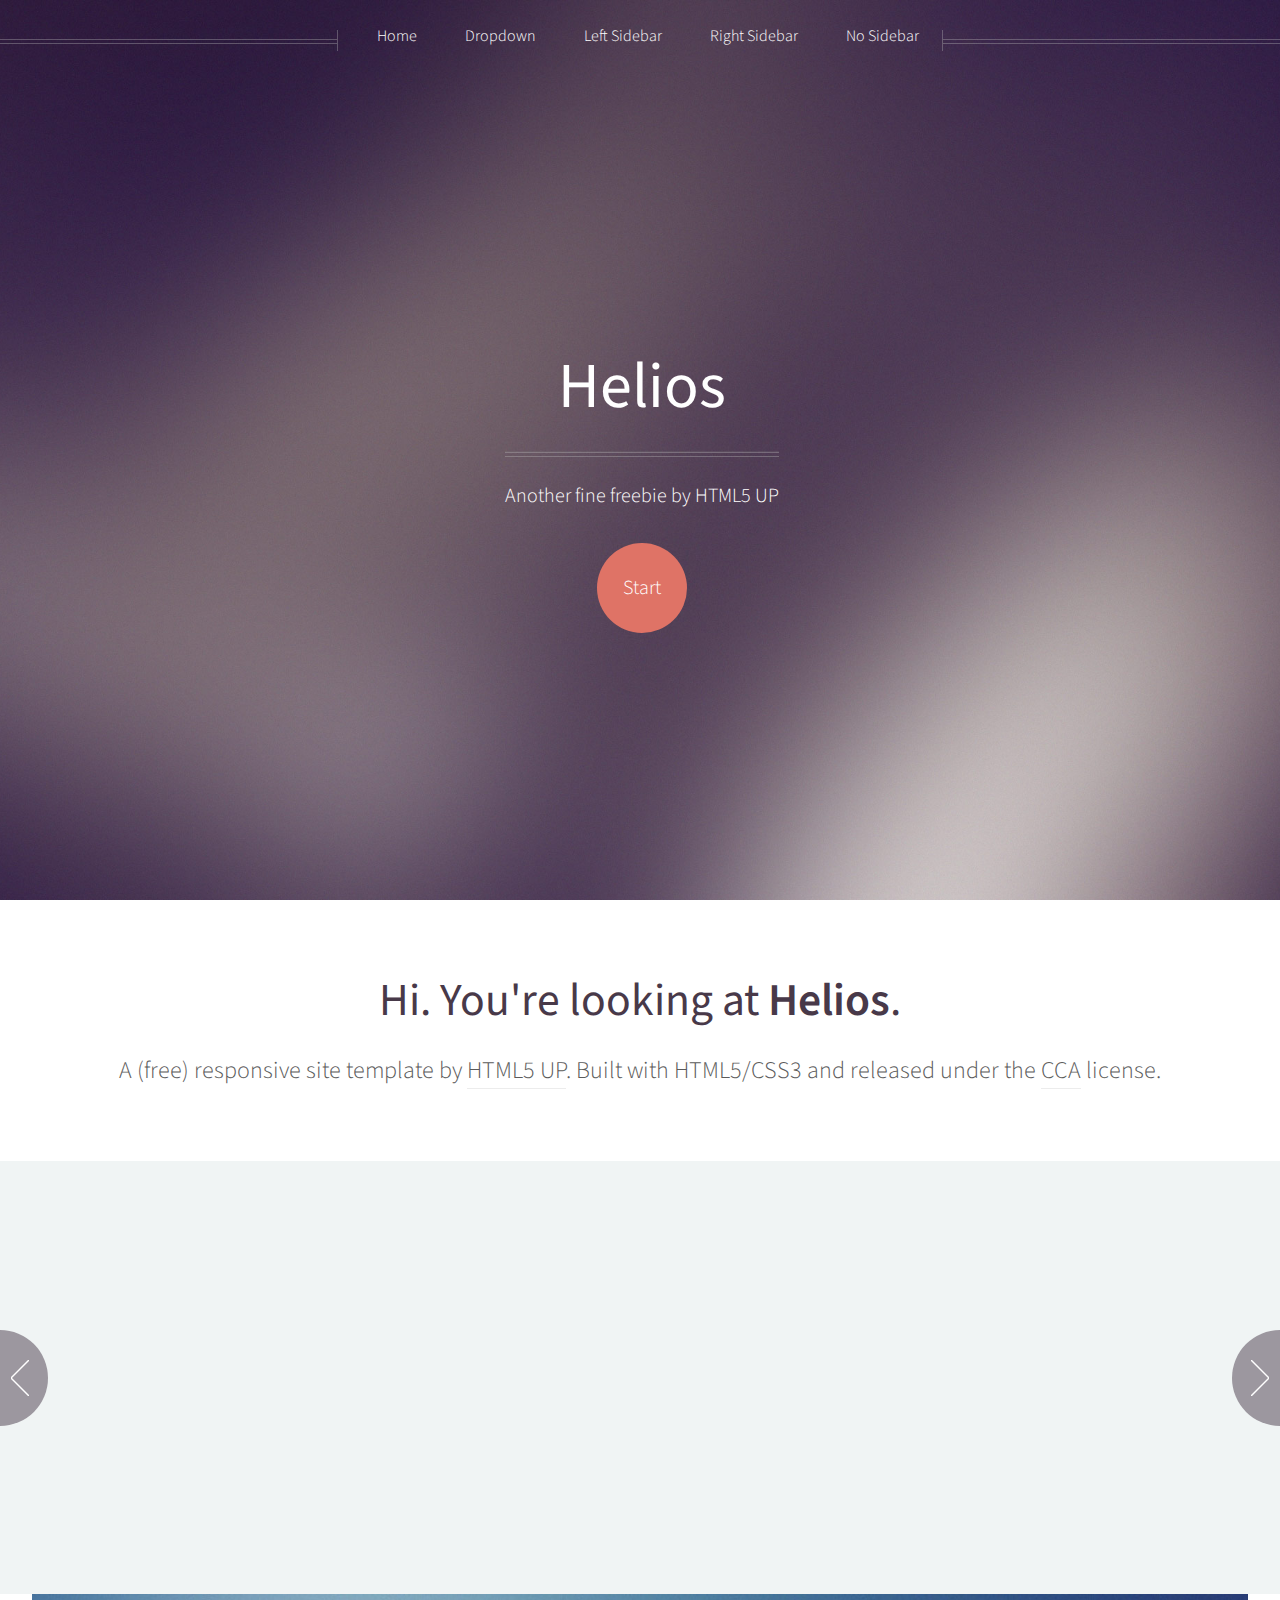
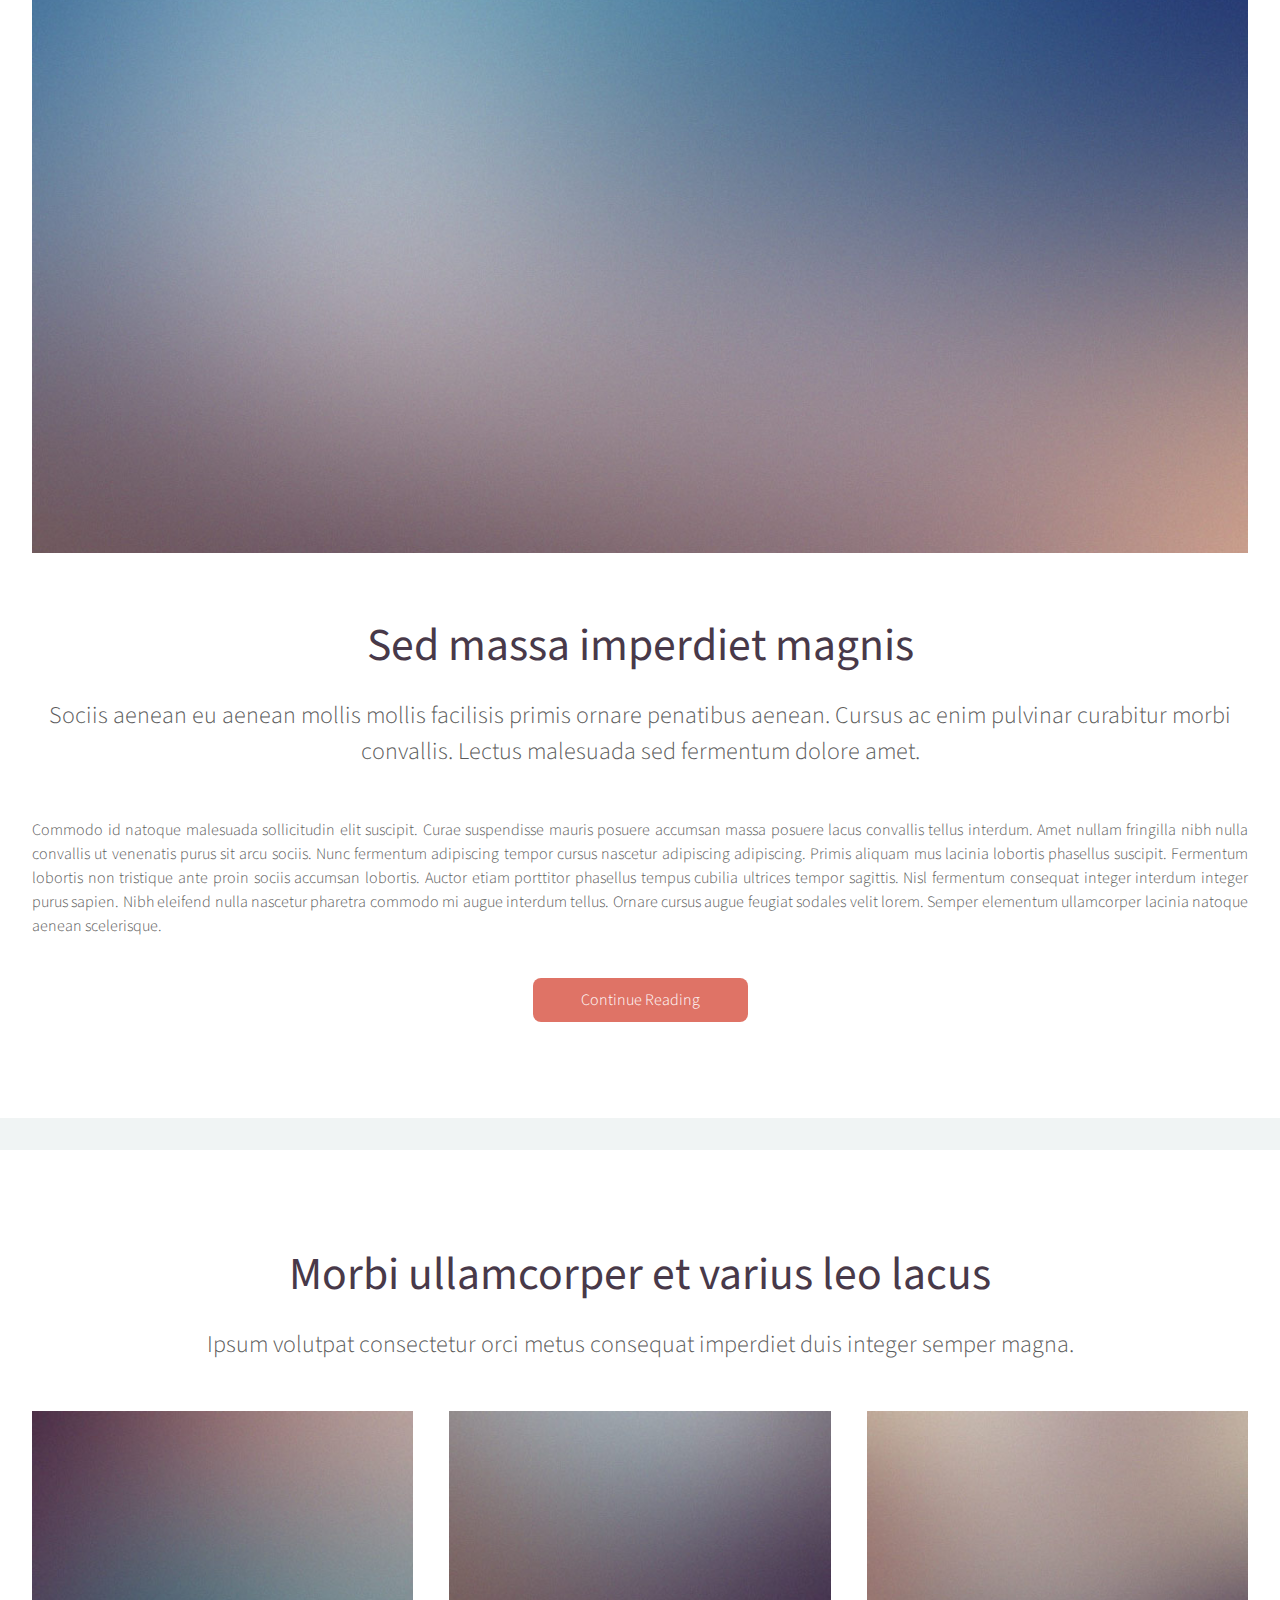
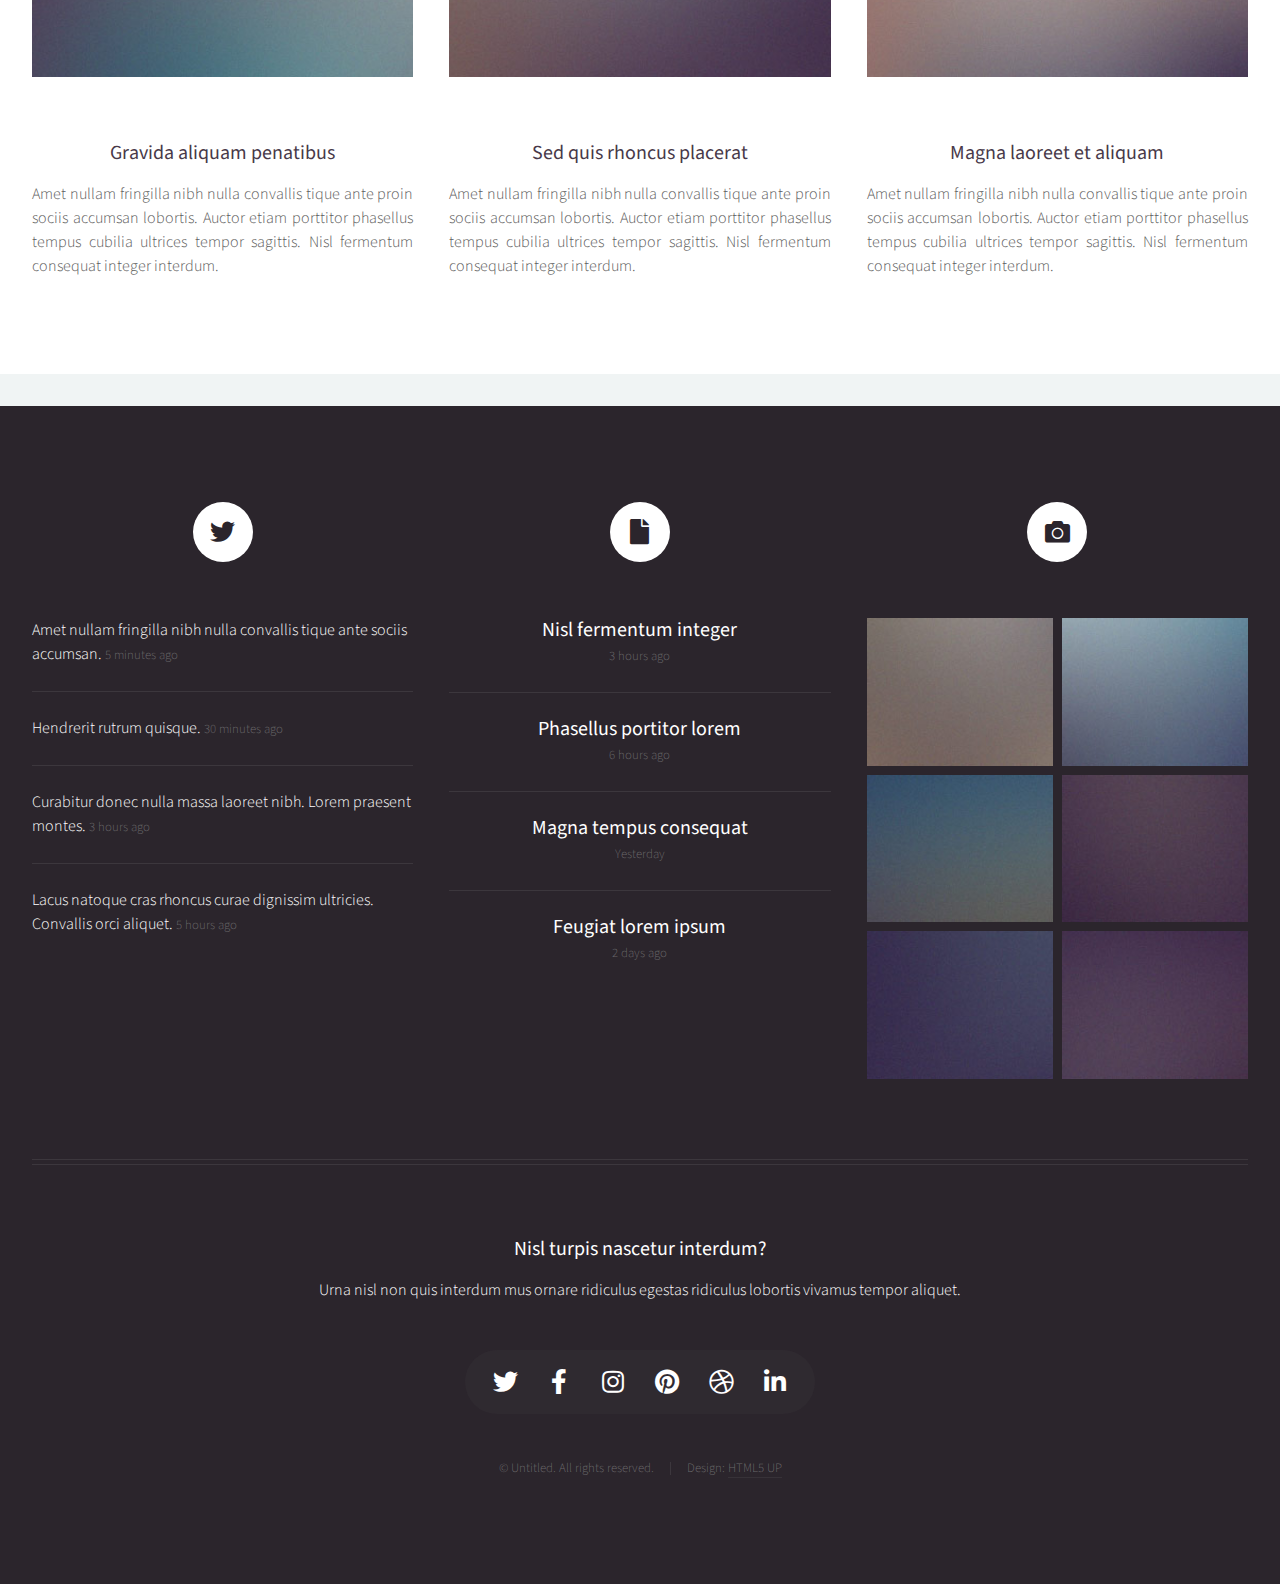
==== commit 0e659ed8: "111" ====
--- a/index.html
+++ b/index.html
@@ -1,29 +1,39 @@
 <!DOCTYPE HTML>
 <!--
-	Dopetrope by HTML5 UP
+	Helios by HTML5 UP
 	html5up.net | @ajlkn
 	Free for personal and commercial use under the CCA 3.0 license (html5up.net/license)
 -->
 <html>
 	<head>
-		<title>Dopetrope by HTML5 UP</title>
+		<title>Helios by HTML5 UP</title>
 		<meta charset="utf-8" />
 		<meta name="viewport" content="width=device-width, initial-scale=1, user-scalable=no" />
 		<link rel="stylesheet" href="assets/css/main.css" />
+		<noscript><link rel="stylesheet" href="assets/css/noscript.css" /></noscript>
 	</head>
 	<body class="homepage is-preload">
 		<div id="page-wrapper">
 
 			<!-- Header -->
-				<section id="header">
-
-					<!-- Logo -->
-						<h1><a href="index.html">Dopetrope</a></h1>
+				<div id="header">
+
+					<!-- Inner -->
+						<div class="inner">
+							<header>
+								<h1><a href="index.html" id="logo">Helios</a></h1>
+								<hr />
+								<p>Another fine freebie by HTML5 UP</p>
+							</header>
+							<footer>
+								<a href="#banner" class="button circled scrolly">Start</a>
+							</footer>
+						</div>
 
 					<!-- Nav -->
 						<nav id="nav">
 							<ul>
-								<li class="current"><a href="index.html">Home</a></li>
+								<li><a href="index.html">Home</a></li>
 								<li>
 									<a href="#">Dropdown</a>
 									<ul>
@@ -31,13 +41,12 @@
 										<li><a href="#">Magna phasellus</a></li>
 										<li><a href="#">Etiam dolore nisl</a></li>
 										<li>
-											<a href="#">Phasellus consequat</a>
+											<a href="#">And a submenu &hellip;</a>
 											<ul>
+												<li><a href="#">Lorem ipsum dolor</a></li>
+												<li><a href="#">Phasellus consequat</a></li>
 												<li><a href="#">Magna phasellus</a></li>
 												<li><a href="#">Etiam dolore nisl</a></li>
-												<li><a href="#">Veroeros feugiat</a></li>
-												<li><a href="#">Nisl sed aliquam</a></li>
-												<li><a href="#">Dolore adipiscing</a></li>
 											</ul>
 										</li>
 										<li><a href="#">Veroeros feugiat</a></li>
@@ -49,340 +58,326 @@
 							</ul>
 						</nav>
 
-					<!-- Banner -->
-						<section id="banner">
-							<header>
-								<h2>Howdy. This is Dopetrope.</h2>
-								<p>A responsive template by HTML5 UP</p>
-							</header>
-						</section>
-
-					<!-- Intro -->
-						<section id="intro" class="container">
-							<div class="row">
-								<div class="col-4 col-12-medium">
-									<section class="first">
-										<i class="icon solid featured fa-cog"></i>
-										<header>
-											<h2>Ipsum consequat</h2>
-										</header>
-										<p>Nisl amet dolor sit ipsum veroeros sed blandit consequat veroeros et magna tempus.</p>
-									</section>
-								</div>
-								<div class="col-4 col-12-medium">
-									<section class="middle">
-										<i class="icon solid featured alt fa-bolt"></i>
-										<header>
-											<h2>Magna etiam dolor</h2>
-										</header>
-										<p>Nisl amet dolor sit ipsum veroeros sed blandit consequat veroeros et magna tempus.</p>
-									</section>
-								</div>
-								<div class="col-4 col-12-medium">
-									<section class="last">
-										<i class="icon solid featured alt2 fa-star"></i>
-										<header>
-											<h2>Tempus adipiscing</h2>
-										</header>
-										<p>Nisl amet dolor sit ipsum veroeros sed blandit consequat veroeros et magna tempus.</p>
-									</section>
-								</div>
-							</div>
-							<footer>
-								<ul class="actions">
-									<li><a href="#" class="button large">Get Started</a></li>
-									<li><a href="#" class="button alt large">Learn More</a></li>
-								</ul>
-							</footer>
-						</section>
-
+				</div>
+
+			<!-- Banner -->
+				<section id="banner">
+					<header>
+						<h2>Hi. You're looking at <strong>Helios</strong>.</h2>
+						<p>
+							A (free) responsive site template by <a href="http://html5up.net">HTML5 UP</a>.
+							Built with HTML5/CSS3 and released under the <a href="http://html5up.net/license">CCA</a> license.
+						</p>
+					</header>
 				</section>
 
+			<!-- Carousel -->
+				<section class="carousel">
+					<div class="reel">
+
+						<article>
+							<a href="#" class="image featured"><img src="images/pic01.jpg" alt="" /></a>
+							<header>
+								<h3><a href="#">Pulvinar sagittis congue</a></h3>
+							</header>
+							<p>Commodo id natoque malesuada sollicitudin elit suscipit magna.</p>
+						</article>
+
+						<article>
+							<a href="#" class="image featured"><img src="images/pic02.jpg" alt="" /></a>
+							<header>
+								<h3><a href="#">Fermentum sagittis proin</a></h3>
+							</header>
+							<p>Commodo id natoque malesuada sollicitudin elit suscipit magna.</p>
+						</article>
+
+						<article>
+							<a href="#" class="image featured"><img src="images/pic03.jpg" alt="" /></a>
+							<header>
+								<h3><a href="#">Sed quis rhoncus placerat</a></h3>
+							</header>
+							<p>Commodo id natoque malesuada sollicitudin elit suscipit magna.</p>
+						</article>
+
+						<article>
+							<a href="#" class="image featured"><img src="images/pic04.jpg" alt="" /></a>
+							<header>
+								<h3><a href="#">Ultrices urna sit lobortis</a></h3>
+							</header>
+							<p>Commodo id natoque malesuada sollicitudin elit suscipit magna.</p>
+						</article>
+
+						<article>
+							<a href="#" class="image featured"><img src="images/pic05.jpg" alt="" /></a>
+							<header>
+								<h3><a href="#">Varius magnis sollicitudin</a></h3>
+							</header>
+							<p>Commodo id natoque malesuada sollicitudin elit suscipit magna.</p>
+						</article>
+
+						<article>
+							<a href="#" class="image featured"><img src="images/pic01.jpg" alt="" /></a>
+							<header>
+								<h3><a href="#">Pulvinar sagittis congue</a></h3>
+							</header>
+							<p>Commodo id natoque malesuada sollicitudin elit suscipit magna.</p>
+						</article>
+
+						<article>
+							<a href="#" class="image featured"><img src="images/pic02.jpg" alt="" /></a>
+							<header>
+								<h3><a href="#">Fermentum sagittis proin</a></h3>
+							</header>
+							<p>Commodo id natoque malesuada sollicitudin elit suscipit magna.</p>
+						</article>
+
+						<article>
+							<a href="#" class="image featured"><img src="images/pic03.jpg" alt="" /></a>
+							<header>
+								<h3><a href="#">Sed quis rhoncus placerat</a></h3>
+							</header>
+							<p>Commodo id natoque malesuada sollicitudin elit suscipit magna.</p>
+						</article>
+
+						<article>
+							<a href="#" class="image featured"><img src="images/pic04.jpg" alt="" /></a>
+							<header>
+								<h3><a href="#">Ultrices urna sit lobortis</a></h3>
+							</header>
+							<p>Commodo id natoque malesuada sollicitudin elit suscipit magna.</p>
+						</article>
+
+						<article>
+							<a href="#" class="image featured"><img src="images/pic05.jpg" alt="" /></a>
+							<header>
+								<h3><a href="#">Varius magnis sollicitudin</a></h3>
+							</header>
+							<p>Commodo id natoque malesuada sollicitudin elit suscipit magna.</p>
+						</article>
+
+					</div>
+				</section>
+
 			<!-- Main -->
-				<section id="main">
+				<div class="wrapper style2">
+
+					<article id="main" class="container special">
+						<a href="#" class="image featured"><img src="images/pic06.jpg" alt="" /></a>
+						<header>
+							<h2><a href="#">Sed massa imperdiet magnis</a></h2>
+							<p>
+								Sociis aenean eu aenean mollis mollis facilisis primis ornare penatibus aenean. Cursus ac enim
+								pulvinar curabitur morbi convallis. Lectus malesuada sed fermentum dolore amet.
+							</p>
+						</header>
+						<p>
+							Commodo id natoque malesuada sollicitudin elit suscipit. Curae suspendisse mauris posuere accumsan massa
+							posuere lacus convallis tellus interdum. Amet nullam fringilla nibh nulla convallis ut venenatis purus
+							sit arcu sociis. Nunc fermentum adipiscing tempor cursus nascetur adipiscing adipiscing. Primis aliquam
+							mus lacinia lobortis phasellus suscipit. Fermentum lobortis non tristique ante proin sociis accumsan
+							lobortis. Auctor etiam porttitor phasellus tempus cubilia ultrices tempor sagittis. Nisl fermentum
+							consequat integer interdum integer purus sapien. Nibh eleifend nulla nascetur pharetra commodo mi augue
+							interdum tellus. Ornare cursus augue feugiat sodales velit lorem. Semper elementum ullamcorper lacinia
+							natoque aenean scelerisque.
+						</p>
+						<footer>
+							<a href="#" class="button">Continue Reading</a>
+						</footer>
+					</article>
+
+				</div>
+
+			<!-- Features -->
+				<div class="wrapper style1">
+
+					<section id="features" class="container special">
+						<header>
+							<h2>Morbi ullamcorper et varius leo lacus</h2>
+							<p>Ipsum volutpat consectetur orci metus consequat imperdiet duis integer semper magna.</p>
+						</header>
+						<div class="row">
+							<article class="col-4 col-12-mobile special">
+								<a href="#" class="image featured"><img src="images/pic07.jpg" alt="" /></a>
+								<header>
+									<h3><a href="#">Gravida aliquam penatibus</a></h3>
+								</header>
+								<p>
+									Amet nullam fringilla nibh nulla convallis tique ante proin sociis accumsan lobortis. Auctor etiam
+									porttitor phasellus tempus cubilia ultrices tempor sagittis. Nisl fermentum consequat integer interdum.
+								</p>
+							</article>
+							<article class="col-4 col-12-mobile special">
+								<a href="#" class="image featured"><img src="images/pic08.jpg" alt="" /></a>
+								<header>
+									<h3><a href="#">Sed quis rhoncus placerat</a></h3>
+								</header>
+								<p>
+									Amet nullam fringilla nibh nulla convallis tique ante proin sociis accumsan lobortis. Auctor etiam
+									porttitor phasellus tempus cubilia ultrices tempor sagittis. Nisl fermentum consequat integer interdum.
+								</p>
+							</article>
+							<article class="col-4 col-12-mobile special">
+								<a href="#" class="image featured"><img src="images/pic09.jpg" alt="" /></a>
+								<header>
+									<h3><a href="#">Magna laoreet et aliquam</a></h3>
+								</header>
+								<p>
+									Amet nullam fringilla nibh nulla convallis tique ante proin sociis accumsan lobortis. Auctor etiam
+									porttitor phasellus tempus cubilia ultrices tempor sagittis. Nisl fermentum consequat integer interdum.
+								</p>
+							</article>
+						</div>
+					</section>
+
+				</div>
+
+			<!-- Footer -->
+				<div id="footer">
 					<div class="container">
 						<div class="row">
-							<div class="col-12">
-
-								<!-- Portfolio -->
-									<section>
-										<header class="major">
-											<h2>My Portfolio</h2>
-										</header>
-										<div class="row">
-											<div class="col-4 col-6-medium col-12-small">
-												<section class="box">
-													<a href="#" class="image featured"><img src="images/pic02.jpg" alt="" /></a>
-													<header>
-														<h3>Ipsum feugiat et dolor</h3>
-													</header>
-													<p>Lorem ipsum dolor sit amet sit veroeros sed amet blandit consequat veroeros lorem blandit adipiscing et feugiat phasellus tempus dolore ipsum lorem dolore.</p>
-													<footer>
-														<ul class="actions">
-															<li><a href="#" class="button alt">Find out more</a></li>
-														</ul>
-													</footer>
-												</section>
-											</div>
-											<div class="col-4 col-6-medium col-12-small">
-												<section class="box">
-													<a href="#" class="image featured"><img src="images/pic03.jpg" alt="" /></a>
-													<header>
-														<h3>Sed etiam lorem nulla</h3>
-													</header>
-													<p>Lorem ipsum dolor sit amet sit veroeros sed amet blandit consequat veroeros lorem blandit adipiscing et feugiat phasellus tempus dolore ipsum lorem dolore.</p>
-													<footer>
-														<ul class="actions">
-															<li><a href="#" class="button alt">Find out more</a></li>
-														</ul>
-													</footer>
-												</section>
-											</div>
-											<div class="col-4 col-6-medium col-12-small">
-												<section class="box">
-													<a href="#" class="image featured"><img src="images/pic04.jpg" alt="" /></a>
-													<header>
-														<h3>Consequat et tempus</h3>
-													</header>
-													<p>Lorem ipsum dolor sit amet sit veroeros sed amet blandit consequat veroeros lorem blandit adipiscing et feugiat phasellus tempus dolore ipsum lorem dolore.</p>
-													<footer>
-														<ul class="actions">
-															<li><a href="#" class="button alt">Find out more</a></li>
-														</ul>
-													</footer>
-												</section>
-											</div>
-											<div class="col-4 col-6-medium col-12-small">
-												<section class="box">
-													<a href="#" class="image featured"><img src="images/pic05.jpg" alt="" /></a>
-													<header>
-														<h3>Blandit sed adipiscing</h3>
-													</header>
-													<p>Lorem ipsum dolor sit amet sit veroeros sed amet blandit consequat veroeros lorem blandit adipiscing et feugiat phasellus tempus dolore ipsum lorem dolore.</p>
-													<footer>
-														<ul class="actions">
-															<li><a href="#" class="button alt">Find out more</a></li>
-														</ul>
-													</footer>
-												</section>
-											</div>
-											<div class="col-4 col-6-medium col-12-small">
-												<section class="box">
-													<a href="#" class="image featured"><img src="images/pic06.jpg" alt="" /></a>
-													<header>
-														<h3>Etiam nisl consequat</h3>
-													</header>
-													<p>Lorem ipsum dolor sit amet sit veroeros sed amet blandit consequat veroeros lorem blandit adipiscing et feugiat phasellus tempus dolore ipsum lorem dolore.</p>
-													<footer>
-														<ul class="actions">
-															<li><a href="#" class="button alt">Find out more</a></li>
-														</ul>
-													</footer>
-												</section>
-											</div>
-											<div class="col-4 col-6-medium col-12-small">
-												<section class="box">
-													<a href="#" class="image featured"><img src="images/pic07.jpg" alt="" /></a>
-													<header>
-														<h3>Dolore nisl feugiat</h3>
-													</header>
-													<p>Lorem ipsum dolor sit amet sit veroeros sed amet blandit consequat veroeros lorem blandit adipiscing et feugiat phasellus tempus dolore ipsum lorem dolore.</p>
-													<footer>
-														<ul class="actions">
-															<li><a href="#" class="button alt">Find out more</a></li>
-														</ul>
-													</footer>
-												</section>
-											</div>
-										</div>
-									</section>
-
-							</div>
-							<div class="col-12">
-
-								<!-- Blog -->
-									<section>
-										<header class="major">
-											<h2>The Blog</h2>
-										</header>
-										<div class="row">
-											<div class="col-6 col-12-small">
-												<section class="box">
-													<a href="#" class="image featured"><img src="images/pic08.jpg" alt="" /></a>
-													<header>
-														<h3>Magna tempus consequat</h3>
-														<p>Posted 45 minutes ago</p>
-													</header>
-													<p>Lorem ipsum dolor sit amet sit veroeros sed et blandit consequat sed veroeros lorem et blandit adipiscing feugiat phasellus tempus hendrerit, tortor vitae mattis tempor, sapien sem feugiat sapien, id suscipit magna felis nec elit. Class aptent taciti sociosqu ad litora torquent per conubia nostra, per inceptos lorem ipsum dolor sit amet.</p>
-													<footer>
-														<ul class="actions">
-															<li><a href="#" class="button icon solid fa-file-alt">Continue Reading</a></li>
-															<li><a href="#" class="button alt icon solid fa-comment">33 comments</a></li>
-														</ul>
-													</footer>
-												</section>
-											</div>
-											<div class="col-6 col-12-small">
-												<section class="box">
-													<a href="#" class="image featured"><img src="images/pic09.jpg" alt="" /></a>
-													<header>
-														<h3>Aptent veroeros aliquam</h3>
-														<p>Posted 45 minutes ago</p>
-													</header>
-													<p>Lorem ipsum dolor sit amet sit veroeros sed et blandit consequat sed veroeros lorem et blandit adipiscing feugiat phasellus tempus hendrerit, tortor vitae mattis tempor, sapien sem feugiat sapien, id suscipit magna felis nec elit. Class aptent taciti sociosqu ad litora torquent per conubia nostra, per inceptos lorem ipsum dolor sit amet.</p>
-													<footer>
-														<ul class="actions">
-															<li><a href="#" class="button icon solid fa-file-alt">Continue Reading</a></li>
-															<li><a href="#" class="button alt icon solid fa-comment">33 comments</a></li>
-														</ul>
-													</footer>
-												</section>
-											</div>
-										</div>
-									</section>
-
-							</div>
-						</div>
-					</div>
-				</section>
-
-			<!-- Footer -->
-				<section id="footer">
-					<div class="container">
-						<div class="row">
-							<div class="col-8 col-12-medium">
-								<section>
+
+							<!-- Tweets -->
+								<section class="col-4 col-12-mobile">
 									<header>
-										<h2>Blandit nisl adipiscing</h2>
+										<h2 class="icon brands fa-twitter circled"><span class="label">Tweets</span></h2>
 									</header>
-									<ul class="dates">
-										<li>
-											<span class="date">Jan <strong>27</strong></span>
-											<h3><a href="#">Lorem dolor sit amet veroeros</a></h3>
-											<p>Ipsum dolor sit amet veroeros consequat blandit ipsum phasellus lorem consequat etiam.</p>
-										</li>
-										<li>
-											<span class="date">Jan <strong>23</strong></span>
-											<h3><a href="#">Ipsum sed blandit nisl consequat</a></h3>
-											<p>Blandit phasellus lorem ipsum dolor tempor sapien tortor hendrerit adipiscing feugiat lorem.</p>
-										</li>
-										<li>
-											<span class="date">Jan <strong>15</strong></span>
-											<h3><a href="#">Magna tempus lorem feugiat</a></h3>
-											<p>Dolore consequat sed phasellus lorem sed etiam nullam dolor etiam sed amet sit consequat.</p>
-										</li>
-										<li>
-											<span class="date">Jan <strong>12</strong></span>
-											<h3><a href="#">Dolore tempus ipsum feugiat nulla</a></h3>
-											<p>Feugiat lorem dolor sed nullam tempus lorem ipsum dolor sit amet nullam consequat.</p>
-										</li>
-										<li>
-											<span class="date">Jan <strong>10</strong></span>
-											<h3><a href="#">Blandit tempus aliquam?</a></h3>
-											<p>Feugiat sed tempus blandit tempus adipiscing nisl lorem ipsum dolor sit amet dolore.</p>
+									<ul class="divided">
+										<li>
+											<article class="tweet">
+												Amet nullam fringilla nibh nulla convallis tique ante sociis accumsan.
+												<span class="timestamp">5 minutes ago</span>
+											</article>
+										</li>
+										<li>
+											<article class="tweet">
+												Hendrerit rutrum quisque.
+												<span class="timestamp">30 minutes ago</span>
+											</article>
+										</li>
+										<li>
+											<article class="tweet">
+												Curabitur donec nulla massa laoreet nibh. Lorem praesent montes.
+												<span class="timestamp">3 hours ago</span>
+											</article>
+										</li>
+										<li>
+											<article class="tweet">
+												Lacus natoque cras rhoncus curae dignissim ultricies. Convallis orci aliquet.
+												<span class="timestamp">5 hours ago</span>
+											</article>
 										</li>
 									</ul>
 								</section>
-							</div>
-							<div class="col-4 col-12-medium">
-								<section>
+
+							<!-- Posts -->
+								<section class="col-4 col-12-mobile">
 									<header>
-										<h2>What's this all about?</h2>
-									</header>
-									<a href="#" class="image featured"><img src="images/pic10.jpg" alt="" /></a>
-									<p>
-										This is <strong>Dopetrope</strong> a free, fully responsive HTML5 site template by
-										<a href="http://twitter.com/ajlkn">AJ</a> for <a href="http://html5up.net/">HTML5 UP</a> It's released for free under
-										the <a href="http://html5up.net/license/">Creative Commons Attribution</a> license so feel free to use it for any personal or commercial project &ndash; just don't forget to credit us!
-									</p>
-									<footer>
-										<ul class="actions">
-											<li><a href="#" class="button">Find out more</a></li>
-										</ul>
-									</footer>
-								</section>
-							</div>
-							<div class="col-4 col-6-medium col-12-small">
-								<section>
-									<header>
-										<h2>Tempus consequat</h2>
+										<h2 class="icon solid fa-file circled"><span class="label">Posts</span></h2>
 									</header>
 									<ul class="divided">
-										<li><a href="#">Lorem ipsum dolor sit amet sit veroeros</a></li>
-										<li><a href="#">Sed et blandit consequat sed tlorem blandit</a></li>
-										<li><a href="#">Adipiscing feugiat phasellus sed tempus</a></li>
-										<li><a href="#">Hendrerit tortor vitae mattis tempor sapien</a></li>
-										<li><a href="#">Sem feugiat sapien id suscipit magna felis nec</a></li>
-										<li><a href="#">Elit class aptent taciti sociosqu ad litora</a></li>
+										<li>
+											<article class="post stub">
+												<header>
+													<h3><a href="#">Nisl fermentum integer</a></h3>
+												</header>
+												<span class="timestamp">3 hours ago</span>
+											</article>
+										</li>
+										<li>
+											<article class="post stub">
+												<header>
+													<h3><a href="#">Phasellus portitor lorem</a></h3>
+												</header>
+												<span class="timestamp">6 hours ago</span>
+											</article>
+										</li>
+										<li>
+											<article class="post stub">
+												<header>
+													<h3><a href="#">Magna tempus consequat</a></h3>
+												</header>
+												<span class="timestamp">Yesterday</span>
+											</article>
+										</li>
+										<li>
+											<article class="post stub">
+												<header>
+													<h3><a href="#">Feugiat lorem ipsum</a></h3>
+												</header>
+												<span class="timestamp">2 days ago</span>
+											</article>
+										</li>
 									</ul>
 								</section>
-							</div>
-							<div class="col-4 col-6-medium col-12-small">
-								<section>
+
+							<!-- Photos -->
+								<section class="col-4 col-12-mobile">
 									<header>
-										<h2>Ipsum et phasellus</h2>
+										<h2 class="icon solid fa-camera circled"><span class="label">Photos</span></h2>
 									</header>
-									<ul class="divided">
-										<li><a href="#">Lorem ipsum dolor sit amet sit veroeros</a></li>
-										<li><a href="#">Sed et blandit consequat sed tlorem blandit</a></li>
-										<li><a href="#">Adipiscing feugiat phasellus sed tempus</a></li>
-										<li><a href="#">Hendrerit tortor vitae mattis tempor sapien</a></li>
-										<li><a href="#">Sem feugiat sapien id suscipit magna felis nec</a></li>
-										<li><a href="#">Elit class aptent taciti sociosqu ad litora</a></li>
-									</ul>
+									<div class="row gtr-25">
+										<div class="col-6">
+											<a href="#" class="image fit"><img src="images/pic10.jpg" alt="" /></a>
+										</div>
+										<div class="col-6">
+											<a href="#" class="image fit"><img src="images/pic11.jpg" alt="" /></a>
+										</div>
+										<div class="col-6">
+											<a href="#" class="image fit"><img src="images/pic12.jpg" alt="" /></a>
+										</div>
+										<div class="col-6">
+											<a href="#" class="image fit"><img src="images/pic13.jpg" alt="" /></a>
+										</div>
+										<div class="col-6">
+											<a href="#" class="image fit"><img src="images/pic14.jpg" alt="" /></a>
+										</div>
+										<div class="col-6">
+											<a href="#" class="image fit"><img src="images/pic15.jpg" alt="" /></a>
+										</div>
+									</div>
 								</section>
-							</div>
-							<div class="col-4 col-12-medium">
-								<section>
-									<header>
-										<h2>Vitae tempor lorem</h2>
-									</header>
-									<ul class="social">
-										<li><a class="icon brands fa-facebook-f" href="#"><span class="label">Facebook</span></a></li>
-										<li><a class="icon brands fa-twitter" href="#"><span class="label">Twitter</span></a></li>
-										<li><a class="icon brands fa-dribbble" href="#"><span class="label">Dribbble</span></a></li>
-										<li><a class="icon brands fa-tumblr" href="#"><span class="label">Tumblr</span></a></li>
-										<li><a class="icon brands fa-linkedin-in" href="#"><span class="label">LinkedIn</span></a></li>
-									</ul>
-									<ul class="contact">
-										<li>
-											<h3>Address</h3>
-											<p>
-												Untitled Incorporated<br />
-												1234 Somewhere Road Suite<br />
-												Nashville, TN 00000-0000
-											</p>
-										</li>
-										<li>
-											<h3>Mail</h3>
-											<p><a href="#">someone@untitled.tld</a></p>
-										</li>
-										<li>
-											<h3>Phone</h3>
-											<p>(800) 000-0000</p>
-										</li>
-									</ul>
-								</section>
-							</div>
+
+						</div>
+						<hr />
+						<div class="row">
 							<div class="col-12">
 
+								<!-- Contact -->
+									<section class="contact">
+										<header>
+											<h3>Nisl turpis nascetur interdum?</h3>
+										</header>
+										<p>Urna nisl non quis interdum mus ornare ridiculus egestas ridiculus lobortis vivamus tempor aliquet.</p>
+										<ul class="icons">
+											<li><a href="#" class="icon brands fa-twitter"><span class="label">Twitter</span></a></li>
+											<li><a href="#" class="icon brands fa-facebook-f"><span class="label">Facebook</span></a></li>
+											<li><a href="#" class="icon brands fa-instagram"><span class="label">Instagram</span></a></li>
+											<li><a href="#" class="icon brands fa-pinterest"><span class="label">Pinterest</span></a></li>
+											<li><a href="#" class="icon brands fa-dribbble"><span class="label">Dribbble</span></a></li>
+											<li><a href="#" class="icon brands fa-linkedin-in"><span class="label">Linkedin</span></a></li>
+										</ul>
+									</section>
+
 								<!-- Copyright -->
-									<div id="copyright">
-										<ul class="links">
+									<div class="copyright">
+										<ul class="menu">
 											<li>&copy; Untitled. All rights reserved.</li><li>Design: <a href="http://html5up.net">HTML5 UP</a></li>
 										</ul>
 									</div>
 
 							</div>
+
 						</div>
 					</div>
-				</section>
+				</div>
 
 		</div>
 
 		<!-- Scripts -->
 			<script src="assets/js/jquery.min.js"></script>
 			<script src="assets/js/jquery.dropotron.min.js"></script>
+			<script src="assets/js/jquery.scrolly.min.js"></script>
+			<script src="assets/js/jquery.scrollex.min.js"></script>
 			<script src="assets/js/browser.min.js"></script>
 			<script src="assets/js/breakpoints.min.js"></script>
 			<script src="assets/js/util.js"></script>
--- a/assets/css/main.css
+++ b/assets/css/main.css
@@ -1,8 +1,8 @@
+@import url("https://fonts.googleapis.com/css?family=Source+Sans+Pro:300,300italic,400,400italic,600");
 @import url("fontawesome-all.min.css");
-@import url("https://fonts.googleapis.com/css?family=Source+Sans+Pro:300,400,700,900,300italic");
 
 /*
-	Dopetrope by HTML5 UP
+	Helios by HTML5 UP
 	html5up.net | @ajlkn
 	Free for personal and commercial use under the CCA 3.0 license (html5up.net/license)
 */
@@ -83,8 +83,12 @@
 	}
 
 	body {
-		background: #252122;
-		background-image: url("images/bg02.png");
+		background: #f0f4f4;
+		color: #5b5b5b;
+		font-size: 15pt;
+		line-height: 1.85em;
+		font-family: 'Source Sans Pro', sans-serif;
+		font-weight: 300;
 	}
 
 		body.is-preload *, body.is-preload *:before, body.is-preload *:after {
@@ -98,22 +102,65 @@
 			transition: none !important;
 		}
 
-	body, input, textarea, select {
-		font-family: 'Source Sans Pro';
+	input, textarea, select {
+		font-size: 15pt;
+		line-height: 1.85em;
+		font-family: 'Source Sans Pro', sans-serif;
 		font-weight: 300;
-		color: #5d5d5d;
-		font-size: 14pt;
-		line-height: 1.75em;
+	}
+
+	h1, h2, h3, h4, h5, h6 {
+		font-weight: 400;
+		color: #483949;
+		line-height: 1.25em;
+	}
+
+	h1 a, h2 a, h3 a, h4 a, h5 a, h6 a {
+		color: inherit;
+		text-decoration: none;
+		border-bottom-color: transparent;
+	}
+
+	h1 strong, h2 strong, h3 strong, h4 strong, h5 strong, h6 strong {
+		font-weight: 600;
+	}
+
+	h2 {
+		font-size: 2.85em;
+	}
+
+	h3 {
+		font-size: 1.25em;
+	}
+
+	h4 {
+		font-size: 1em;
+		margin: 0 0 0.25em 0;
 	}
 
 	strong, b {
-		color: #252122;
 		font-weight: 400;
-	}
-
-	i, em {
+		color: #483949;
+	}
+
+	em, i {
 		font-style: italic;
 	}
+
+	a {
+		color: inherit;
+		border-bottom: solid 1px rgba(128, 128, 128, 0.15);
+		text-decoration: none;
+		-moz-transition: background-color 0.35s ease-in-out, color 0.35s ease-in-out, border-bottom-color 0.35s ease-in-out;
+		-webkit-transition: background-color 0.35s ease-in-out, color 0.35s ease-in-out, border-bottom-color 0.35s ease-in-out;
+		-ms-transition: background-color 0.35s ease-in-out, color 0.35s ease-in-out, border-bottom-color 0.35s ease-in-out;
+		transition: background-color 0.35s ease-in-out, color 0.35s ease-in-out, border-bottom-color 0.35s ease-in-out;
+	}
+
+		a:hover {
+			color: #ef8376;
+			border-bottom-color: transparent;
+		}
 
 	sub {
 		position: relative;
@@ -128,51 +175,55 @@
 	}
 
 	blockquote {
-		border-left: solid 0.75em #dddddd;
-		padding: 1em 0 1em 1.5em;
+		border-left: solid 0.5em #ddd;
+		padding: 1em 0 1em 2em;
 		font-style: italic;
 	}
 
-	h1, h2, h3, h4, h5, h6 {
-		color: #252122;
-		font-weight: 700;
-	}
-
-	h1 a, h2 a, h3 a, h4 a, h5 a, h6 a {
-		color: inherit;
-		text-decoration: none;
-	}
-
-	h2 {
-		font-size: 1.5em;
-	}
-
-	h3 {
-		font-size: 1.35em;
-	}
-
-	a {
-		color: #d52349;
-		text-decoration: underline;
-	}
-
-		a:hover {
-			text-decoration: none;
-		}
+	p, ul, ol, dl, table {
+		margin-bottom: 1em;
+	}
+
+	p {
+		text-align: justify;
+	}
 
 	br.clear {
 		clear: both;
 	}
 
 	hr {
+		position: relative;
+		display: block;
 		border: 0;
-		border-top: solid 1px #dddddd;
-		height: 1px;
-		margin: 2em 0 2em 0;
-	}
-
-	p, ul, ol, dl, table {
-		margin-bottom: 2em;
+		top: 4.5em;
+		margin-bottom: 9em;
+		height: 6px;
+		border-top: solid 1px rgba(128, 128, 128, 0.2);
+		border-bottom: solid 1px rgba(128, 128, 128, 0.2);
+	}
+
+		hr:before, hr:after {
+			content: '';
+			position: absolute;
+			top: -8px;
+			display: block;
+			width: 1px;
+			height: 21px;
+			background: rgba(128, 128, 128, 0.2);
+		}
+
+		hr:before {
+			left: -1px;
+		}
+
+		hr:after {
+			right: -1px;
+		}
+
+	.timestamp {
+		color: rgba(128, 128, 128, 0.75);
+		font-size: 0.8em;
 	}
 
 /* Container */
@@ -180,13 +231,13 @@
 	.container {
 		margin: 0 auto;
 		max-width: 100%;
-		width: 70em;
+		width: 1400px;
 	}
 
 		@media screen and (max-width: 1680px) {
 
 			.container {
-				width: 70em;
+				width: 1200px;
 			}
 
 		}
@@ -194,15 +245,23 @@
 		@media screen and (max-width: 1280px) {
 
 			.container {
-				width: calc(100% - 60px);
-			}
-
-		}
-
-		@media screen and (max-width: 980px) {
+				width: 100%;
+			}
+
+		}
+
+		@media screen and (max-width: 960px) {
 
 			.container {
-				width: calc(100% - 80px);
+				width: 100%;
+			}
+
+		}
+
+		@media screen and (max-width: 840px) {
+
+			.container {
+				width: 100%;
 			}
 
 		}
@@ -210,7 +269,7 @@
 		@media screen and (max-width: 736px) {
 
 			.container {
-				width: calc(100% - 40px);
+				width: 100%;
 			}
 
 		}
@@ -374,88 +433,88 @@
 				}
 
 		.row.gtr-25 {
-			margin-top: -12.5px;
-			margin-left: -12.5px;
+			margin-top: -10px;
+			margin-left: -10px;
 		}
 
 			.row.gtr-25 > * {
-				padding: 12.5px 0 0 12.5px;
+				padding: 10px 0 0 10px;
 			}
 
 			.row.gtr-25.gtr-uniform {
-				margin-top: -12.5px;
+				margin-top: -10px;
 			}
 
 				.row.gtr-25.gtr-uniform > * {
-					padding-top: 12.5px;
+					padding-top: 10px;
 				}
 
 		.row.gtr-50 {
-			margin-top: -25px;
-			margin-left: -25px;
+			margin-top: -20px;
+			margin-left: -20px;
 		}
 
 			.row.gtr-50 > * {
-				padding: 25px 0 0 25px;
+				padding: 20px 0 0 20px;
 			}
 
 			.row.gtr-50.gtr-uniform {
-				margin-top: -25px;
+				margin-top: -20px;
 			}
 
 				.row.gtr-50.gtr-uniform > * {
-					padding-top: 25px;
+					padding-top: 20px;
 				}
 
 		.row {
-			margin-top: -50px;
-			margin-left: -50px;
+			margin-top: -40px;
+			margin-left: -40px;
 		}
 
 			.row > * {
-				padding: 50px 0 0 50px;
+				padding: 40px 0 0 40px;
 			}
 
 			.row.gtr-uniform {
-				margin-top: -50px;
+				margin-top: -40px;
 			}
 
 				.row.gtr-uniform > * {
-					padding-top: 50px;
+					padding-top: 40px;
 				}
 
 		.row.gtr-150 {
-			margin-top: -75px;
-			margin-left: -75px;
+			margin-top: -60px;
+			margin-left: -60px;
 		}
 
 			.row.gtr-150 > * {
-				padding: 75px 0 0 75px;
+				padding: 60px 0 0 60px;
 			}
 
 			.row.gtr-150.gtr-uniform {
-				margin-top: -75px;
+				margin-top: -60px;
 			}
 
 				.row.gtr-150.gtr-uniform > * {
-					padding-top: 75px;
+					padding-top: 60px;
 				}
 
 		.row.gtr-200 {
-			margin-top: -100px;
-			margin-left: -100px;
+			margin-top: -80px;
+			margin-left: -80px;
 		}
 
 			.row.gtr-200 > * {
-				padding: 100px 0 0 100px;
+				padding: 80px 0 0 80px;
 			}
 
 			.row.gtr-200.gtr-uniform {
-				margin-top: -100px;
+				margin-top: -80px;
 			}
 
 				.row.gtr-200.gtr-uniform > * {
-					padding-top: 100px;
+					padding-top: 80px;
 				}
 
 		@media screen and (max-width: 1680px) {
@@ -499,103 +558,103 @@
 					align-items: flex-end;
 				}
 
-				.row > .imp-xlarge {
+				.row > .imp-wide {
 					order: -1;
 				}
 
-				.row > .col-1-xlarge {
+				.row > .col-1-wide {
 					width: 8.33333%;
 				}
 
-				.row > .off-1-xlarge {
+				.row > .off-1-wide {
 					margin-left: 8.33333%;
 				}
 
-				.row > .col-2-xlarge {
+				.row > .col-2-wide {
 					width: 16.66667%;
 				}
 
-				.row > .off-2-xlarge {
+				.row > .off-2-wide {
 					margin-left: 16.66667%;
 				}
 
-				.row > .col-3-xlarge {
+				.row > .col-3-wide {
 					width: 25%;
 				}
 
-				.row > .off-3-xlarge {
+				.row > .off-3-wide {
 					margin-left: 25%;
 				}
 
-				.row > .col-4-xlarge {
+				.row > .col-4-wide {
 					width: 33.33333%;
 				}
 
-				.row > .off-4-xlarge {
+				.row > .off-4-wide {
 					margin-left: 33.33333%;
 				}
 
-				.row > .col-5-xlarge {
+				.row > .col-5-wide {
 					width: 41.66667%;
 				}
 
-				.row > .off-5-xlarge {
+				.row > .off-5-wide {
 					margin-left: 41.66667%;
 				}
 
-				.row > .col-6-xlarge {
+				.row > .col-6-wide {
 					width: 50%;
 				}
 
-				.row > .off-6-xlarge {
+				.row > .off-6-wide {
 					margin-left: 50%;
 				}
 
-				.row > .col-7-xlarge {
+				.row > .col-7-wide {
 					width: 58.33333%;
 				}
 
-				.row > .off-7-xlarge {
+				.row > .off-7-wide {
 					margin-left: 58.33333%;
 				}
 
-				.row > .col-8-xlarge {
+				.row > .col-8-wide {
 					width: 66.66667%;
 				}
 
-				.row > .off-8-xlarge {
+				.row > .off-8-wide {
 					margin-left: 66.66667%;
 				}
 
-				.row > .col-9-xlarge {
+				.row > .col-9-wide {
 					width: 75%;
 				}
 
-				.row > .off-9-xlarge {
+				.row > .off-9-wide {
 					margin-left: 75%;
 				}
 
-				.row > .col-10-xlarge {
+				.row > .col-10-wide {
 					width: 83.33333%;
 				}
 
-				.row > .off-10-xlarge {
+				.row > .off-10-wide {
 					margin-left: 83.33333%;
 				}
 
-				.row > .col-11-xlarge {
+				.row > .col-11-wide {
 					width: 91.66667%;
 				}
 
-				.row > .off-11-xlarge {
+				.row > .off-11-wide {
 					margin-left: 91.66667%;
 				}
 
-				.row > .col-12-xlarge {
+				.row > .col-12-wide {
 					width: 100%;
 				}
 
-				.row > .off-12-xlarge {
+				.row > .off-12-wide {
 					margin-left: 100%;
 				}
 
@@ -617,88 +676,88 @@
 						}
 
 				.row.gtr-25 {
-					margin-top: -12.5px;
-					margin-left: -12.5px;
+					margin-top: -10px;
+					margin-left: -10px;
 				}
 
 					.row.gtr-25 > * {
-						padding: 12.5px 0 0 12.5px;
+						padding: 10px 0 0 10px;
 					}
 
 					.row.gtr-25.gtr-uniform {
-						margin-top: -12.5px;
+						margin-top: -10px;
 					}
 
 						.row.gtr-25.gtr-uniform > * {
-							padding-top: 12.5px;
+							padding-top: 10px;
 						}
 
 				.row.gtr-50 {
-					margin-top: -25px;
-					margin-left: -25px;
+					margin-top: -20px;
+					margin-left: -20px;
 				}
 
 					.row.gtr-50 > * {
-						padding: 25px 0 0 25px;
+						padding: 20px 0 0 20px;
 					}
 
 					.row.gtr-50.gtr-uniform {
-						margin-top: -25px;
+						margin-top: -20px;
 					}
 
 						.row.gtr-50.gtr-uniform > * {
-							padding-top: 25px;
+							padding-top: 20px;
 						}
 
 				.row {
-					margin-top: -50px;
-					margin-left: -50px;
+					margin-top: -40px;
+					margin-left: -40px;
 				}
 
 					.row > * {
-						padding: 50px 0 0 50px;
+						padding: 40px 0 0 40px;
 					}
 
 					.row.gtr-uniform {
-						margin-top: -50px;
+						margin-top: -40px;
 					}
 
 						.row.gtr-uniform > * {
-							padding-top: 50px;
+							padding-top: 40px;
 						}
 
 				.row.gtr-150 {
-					margin-top: -75px;
-					margin-left: -75px;
+					margin-top: -60px;
+					margin-left: -60px;
 				}
 
 					.row.gtr-150 > * {
-						padding: 75px 0 0 75px;
+						padding: 60px 0 0 60px;
 					}
 
 					.row.gtr-150.gtr-uniform {
-						margin-top: -75px;
+						margin-top: -60px;
 					}
 
 						.row.gtr-150.gtr-uniform > * {
-							padding-top: 75px;
+							padding-top: 60px;
 						}
 
 				.row.gtr-200 {
-					margin-top: -100px;
-					margin-left: -100px;
+					margin-top: -80px;
+					margin-left: -80px;
 				}
 
 					.row.gtr-200 > * {
-						padding: 100px 0 0 100px;
+						padding: 80px 0 0 80px;
 					}
 
 					.row.gtr-200.gtr-uniform {
-						margin-top: -100px;
+						margin-top: -80px;
 					}
 
 						.row.gtr-200.gtr-uniform > * {
-							padding-top: 100px;
+							padding-top: 80px;
 						}
 
 		}
@@ -744,103 +803,103 @@
 					align-items: flex-end;
 				}
 
-				.row > .imp-large {
+				.row > .imp-normal {
 					order: -1;
 				}
 
-				.row > .col-1-large {
+				.row > .col-1-normal {
 					width: 8.33333%;
 				}
 
-				.row > .off-1-large {
+				.row > .off-1-normal {
 					margin-left: 8.33333%;
 				}
 
-				.row > .col-2-large {
+				.row > .col-2-normal {
 					width: 16.66667%;
 				}
 
-				.row > .off-2-large {
+				.row > .off-2-normal {
 					margin-left: 16.66667%;
 				}
 
-				.row > .col-3-large {
+				.row > .col-3-normal {
 					width: 25%;
 				}
 
-				.row > .off-3-large {
+				.row > .off-3-normal {
 					margin-left: 25%;
 				}
 
-				.row > .col-4-large {
+				.row > .col-4-normal {
 					width: 33.33333%;
 				}
 
-				.row > .off-4-large {
+				.row > .off-4-normal {
 					margin-left: 33.33333%;
 				}
 
-				.row > .col-5-large {
+				.row > .col-5-normal {
 					width: 41.66667%;
 				}
 
-				.row > .off-5-large {
+				.row > .off-5-normal {
 					margin-left: 41.66667%;
 				}
 
-				.row > .col-6-large {
+				.row > .col-6-normal {
 					width: 50%;
 				}
 
-				.row > .off-6-large {
+				.row > .off-6-normal {
 					margin-left: 50%;
 				}
 
-				.row > .col-7-large {
+				.row > .col-7-normal {
 					width: 58.33333%;
 				}
 
-				.row > .off-7-large {
+				.row > .off-7-normal {
 					margin-left: 58.33333%;
 				}
 
-				.row > .col-8-large {
+				.row > .col-8-normal {
 					width: 66.66667%;
 				}
 
-				.row > .off-8-large {
+				.row > .off-8-normal {
 					margin-left: 66.66667%;
 				}
 
-				.row > .col-9-large {
+				.row > .col-9-normal {
 					width: 75%;
 				}
 
-				.row > .off-9-large {
+				.row > .off-9-normal {
 					margin-left: 75%;
 				}
 
-				.row > .col-10-large {
+				.row > .col-10-normal {
 					width: 83.33333%;
 				}
 
-				.row > .off-10-large {
+				.row > .off-10-normal {
 					margin-left: 83.33333%;
 				}
 
-				.row > .col-11-large {
+				.row > .col-11-normal {
 					width: 91.66667%;
 				}
 
-				.row > .off-11-large {
+				.row > .off-11-normal {
 					margin-left: 91.66667%;
 				}
 
-				.row > .col-12-large {
+				.row > .col-12-normal {
 					width: 100%;
 				}
 
-				.row > .off-12-large {
+				.row > .off-12-normal {
 					margin-left: 100%;
 				}
 
@@ -862,93 +921,93 @@
 						}
 
 				.row.gtr-25 {
-					margin-top: -7.5px;
-					margin-left: -7.5px;
+					margin-top: -9px;
+					margin-left: -9px;
 				}
 
 					.row.gtr-25 > * {
-						padding: 7.5px 0 0 7.5px;
+						padding: 9px 0 0 9px;
 					}
 
 					.row.gtr-25.gtr-uniform {
-						margin-top: -7.5px;
+						margin-top: -9px;
 					}
 
 						.row.gtr-25.gtr-uniform > * {
-							padding-top: 7.5px;
+							padding-top: 9px;
 						}
 
 				.row.gtr-50 {
-					margin-top: -15px;
-					margin-left: -15px;
+					margin-top: -18px;
+					margin-left: -18px;
 				}
 
 					.row.gtr-50 > * {
-						padding: 15px 0 0 15px;
+						padding: 18px 0 0 18px;
 					}
 
 					.row.gtr-50.gtr-uniform {
-						margin-top: -15px;
+						margin-top: -18px;
 					}
 
 						.row.gtr-50.gtr-uniform > * {
-							padding-top: 15px;
+							padding-top: 18px;
 						}
 
 				.row {
-					margin-top: -30px;
-					margin-left: -30px;
+					margin-top: -36px;
+					margin-left: -36px;
 				}
 
 					.row > * {
-						padding: 30px 0 0 30px;
+						padding: 36px 0 0 36px;
 					}
 
 					.row.gtr-uniform {
-						margin-top: -30px;
+						margin-top: -36px;
 					}
 
 						.row.gtr-uniform > * {
-							padding-top: 30px;
+							padding-top: 36px;
 						}
 
 				.row.gtr-150 {
-					margin-top: -45px;
-					margin-left: -45px;
+					margin-top: -54px;
+					margin-left: -54px;
 				}
 
 					.row.gtr-150 > * {
-						padding: 45px 0 0 45px;
+						padding: 54px 0 0 54px;
 					}
 
 					.row.gtr-150.gtr-uniform {
-						margin-top: -45px;
+						margin-top: -54px;
 					}
 
 						.row.gtr-150.gtr-uniform > * {
-							padding-top: 45px;
+							padding-top: 54px;
 						}
 
 				.row.gtr-200 {
-					margin-top: -60px;
-					margin-left: -60px;
+					margin-top: -72px;
+					margin-left: -72px;
 				}
 
 					.row.gtr-200 > * {
-						padding: 60px 0 0 60px;
+						padding: 72px 0 0 72px;
 					}
 
 					.row.gtr-200.gtr-uniform {
-						margin-top: -60px;
+						margin-top: -72px;
 					}
 
 						.row.gtr-200.gtr-uniform > * {
-							padding-top: 60px;
+							padding-top: 72px;
 						}
 
 		}
 
-		@media screen and (max-width: 980px) {
+		@media screen and (max-width: 960px) {
 
 			.row {
 				display: flex;
@@ -989,103 +1048,103 @@
 					align-items: flex-end;
 				}
 
-				.row > .imp-medium {
+				.row > .imp-narrow {
 					order: -1;
 				}
 
-				.row > .col-1-medium {
+				.row > .col-1-narrow {
 					width: 8.33333%;
 				}
 
-				.row > .off-1-medium {
+				.row > .off-1-narrow {
 					margin-left: 8.33333%;
 				}
 
-				.row > .col-2-medium {
+				.row > .col-2-narrow {
 					width: 16.66667%;
 				}
 
-				.row > .off-2-medium {
+				.row > .off-2-narrow {
 					margin-left: 16.66667%;
 				}
 
-				.row > .col-3-medium {
+				.row > .col-3-narrow {
 					width: 25%;
 				}
 
-				.row > .off-3-medium {
+				.row > .off-3-narrow {
 					margin-left: 25%;
 				}
 
-				.row > .col-4-medium {
+				.row > .col-4-narrow {
 					width: 33.33333%;
 				}
 
-				.row > .off-4-medium {
+				.row > .off-4-narrow {
 					margin-left: 33.33333%;
 				}
 
-				.row > .col-5-medium {
+				.row > .col-5-narrow {
 					width: 41.66667%;
 				}
 
-				.row > .off-5-medium {
+				.row > .off-5-narrow {
 					margin-left: 41.66667%;
 				}
 
-				.row > .col-6-medium {
+				.row > .col-6-narrow {
 					width: 50%;
 				}
 
-				.row > .off-6-medium {
+				.row > .off-6-narrow {
 					margin-left: 50%;
 				}
 
-				.row > .col-7-medium {
+				.row > .col-7-narrow {
 					width: 58.33333%;
 				}
 
-				.row > .off-7-medium {
+				.row > .off-7-narrow {
 					margin-left: 58.33333%;
 				}
 
-				.row > .col-8-medium {
+				.row > .col-8-narrow {
 					width: 66.66667%;
 				}
 
-				.row > .off-8-medium {
+				.row > .off-8-narrow {
 					margin-left: 66.66667%;
 				}
 
-				.row > .col-9-medium {
+				.row > .col-9-narrow {
 					width: 75%;
 				}
 
-				.row > .off-9-medium {
+				.row > .off-9-narrow {
 					margin-left: 75%;
 				}
 
-				.row > .col-10-medium {
+				.row > .col-10-narrow {
 					width: 83.33333%;
 				}
 
-				.row > .off-10-medium {
+				.row > .off-10-narrow {
 					margin-left: 83.33333%;
 				}
 
-				.row > .col-11-medium {
+				.row > .col-11-narrow {
 					width: 91.66667%;
 				}
 
-				.row > .off-11-medium {
+				.row > .off-11-narrow {
 					margin-left: 91.66667%;
 				}
 
-				.row > .col-12-medium {
+				.row > .col-12-narrow {
 					width: 100%;
 				}
 
-				.row > .off-12-medium {
+				.row > .off-12-narrow {
 					margin-left: 100%;
 				}
 
@@ -1107,93 +1166,93 @@
 						}
 
 				.row.gtr-25 {
-					margin-top: -10px;
-					margin-left: -10px;
+					margin-top: -8px;
+					margin-left: -8px;
 				}
 
 					.row.gtr-25 > * {
-						padding: 10px 0 0 10px;
+						padding: 8px 0 0 8px;
 					}
 
 					.row.gtr-25.gtr-uniform {
-						margin-top: -10px;
+						margin-top: -8px;
 					}
 
 						.row.gtr-25.gtr-uniform > * {
-							padding-top: 10px;
+							padding-top: 8px;
 						}
 
 				.row.gtr-50 {
-					margin-top: -20px;
-					margin-left: -20px;
+					margin-top: -16px;
+					margin-left: -16px;
 				}
 
 					.row.gtr-50 > * {
-						padding: 20px 0 0 20px;
+						padding: 16px 0 0 16px;
 					}
 
 					.row.gtr-50.gtr-uniform {
-						margin-top: -20px;
+						margin-top: -16px;
 					}
 
 						.row.gtr-50.gtr-uniform > * {
-							padding-top: 20px;
+							padding-top: 16px;
 						}
 
 				.row {
-					margin-top: -40px;
-					margin-left: -40px;
+					margin-top: -32px;
+					margin-left: -32px;
 				}
 
 					.row > * {
-						padding: 40px 0 0 40px;
+						padding: 32px 0 0 32px;
 					}
 
 					.row.gtr-uniform {
-						margin-top: -40px;
+						margin-top: -32px;
 					}
 
 						.row.gtr-uniform > * {
-							padding-top: 40px;
+							padding-top: 32px;
 						}
 
 				.row.gtr-150 {
-					margin-top: -60px;
-					margin-left: -60px;
+					margin-top: -48px;
+					margin-left: -48px;
 				}
 
 					.row.gtr-150 > * {
-						padding: 60px 0 0 60px;
+						padding: 48px 0 0 48px;
 					}
 
 					.row.gtr-150.gtr-uniform {
-						margin-top: -60px;
+						margin-top: -48px;
 					}
 
 						.row.gtr-150.gtr-uniform > * {
-							padding-top: 60px;
+							padding-top: 48px;
 						}
 
 				.row.gtr-200 {
-					margin-top: -80px;
-					margin-left: -80px;
+					margin-top: -64px;
+					margin-left: -64px;
 				}
 
 					.row.gtr-200 > * {
-						padding: 80px 0 0 80px;
+						padding: 64px 0 0 64px;
 					}
 
 					.row.gtr-200.gtr-uniform {
-						margin-top: -80px;
+						margin-top: -64px;
 					}
 
 						.row.gtr-200.gtr-uniform > * {
-							padding-top: 80px;
+							padding-top: 64px;
 						}
 
 		}
 
-		@media screen and (max-width: 736px) {
+		@media screen and (max-width: 840px) {
 
 			.row {
 				display: flex;
@@ -1234,103 +1293,103 @@
 					align-items: flex-end;
 				}
 
-				.row > .imp-small {
+				.row > .imp-narrower {
 					order: -1;
 				}
 
-				.row > .col-1-small {
+				.row > .col-1-narrower {
 					width: 8.33333%;
 				}
 
-				.row > .off-1-small {
+				.row > .off-1-narrower {
 					margin-left: 8.33333%;
 				}
 
-				.row > .col-2-small {
+				.row > .col-2-narrower {
 					width: 16.66667%;
 				}
 
-				.row > .off-2-small {
+				.row > .off-2-narrower {
 					margin-left: 16.66667%;
 				}
 
-				.row > .col-3-small {
+				.row > .col-3-narrower {
 					width: 25%;
 				}
 
-				.row > .off-3-small {
+				.row > .off-3-narrower {
 					margin-left: 25%;
 				}
 
-				.row > .col-4-small {
+				.row > .col-4-narrower {
 					width: 33.33333%;
 				}
 
-				.row > .off-4-small {
+				.row > .off-4-narrower {
 					margin-left: 33.33333%;
 				}
 
-				.row > .col-5-small {
+				.row > .col-5-narrower {
 					width: 41.66667%;
 				}
 
-				.row > .off-5-small {
+				.row > .off-5-narrower {
 					margin-left: 41.66667%;
 				}
 
-				.row > .col-6-small {
+				.row > .col-6-narrower {
 					width: 50%;
 				}
 
-				.row > .off-6-small {
+				.row > .off-6-narrower {
 					margin-left: 50%;
 				}
 
-				.row > .col-7-small {
+				.row > .col-7-narrower {
 					width: 58.33333%;
 				}
 
-				.row > .off-7-small {
+				.row > .off-7-narrower {
 					margin-left: 58.33333%;
 				}
 
-				.row > .col-8-small {
+				.row > .col-8-narrower {
 					width: 66.66667%;
 				}
 
-				.row > .off-8-small {
+				.row > .off-8-narrower {
 					margin-left: 66.66667%;
 				}
 
-				.row > .col-9-small {
+				.row > .col-9-narrower {
 					width: 75%;
 				}
 
-				.row > .off-9-small {
+				.row > .off-9-narrower {
 					margin-left: 75%;
 				}
 
-				.row > .col-10-small {
+				.row > .col-10-narrower {
 					width: 83.33333%;
 				}
 
-				.row > .off-10-small {
+				.row > .off-10-narrower {
 					margin-left: 83.33333%;
 				}
 
-				.row > .col-11-small {
+				.row > .col-11-narrower {
 					width: 91.66667%;
 				}
 
-				.row > .off-11-small {
+				.row > .off-11-narrower {
 					margin-left: 91.66667%;
 				}
 
-				.row > .col-12-small {
+				.row > .col-12-narrower {
 					width: 100%;
 				}
 
-				.row > .off-12-small {
+				.row > .off-12-narrower {
 					margin-left: 100%;
 				}
 
@@ -1352,6 +1411,251 @@
 						}
 
 				.row.gtr-25 {
+					margin-top: -8px;
+					margin-left: -8px;
+				}
+
+					.row.gtr-25 > * {
+						padding: 8px 0 0 8px;
+					}
+
+					.row.gtr-25.gtr-uniform {
+						margin-top: -8px;
+					}
+
+						.row.gtr-25.gtr-uniform > * {
+							padding-top: 8px;
+						}
+
+				.row.gtr-50 {
+					margin-top: -16px;
+					margin-left: -16px;
+				}
+
+					.row.gtr-50 > * {
+						padding: 16px 0 0 16px;
+					}
+
+					.row.gtr-50.gtr-uniform {
+						margin-top: -16px;
+					}
+
+						.row.gtr-50.gtr-uniform > * {
+							padding-top: 16px;
+						}
+
+				.row {
+					margin-top: -32px;
+					margin-left: -32px;
+				}
+
+					.row > * {
+						padding: 32px 0 0 32px;
+					}
+
+					.row.gtr-uniform {
+						margin-top: -32px;
+					}
+
+						.row.gtr-uniform > * {
+							padding-top: 32px;
+						}
+
+				.row.gtr-150 {
+					margin-top: -48px;
+					margin-left: -48px;
+				}
+
+					.row.gtr-150 > * {
+						padding: 48px 0 0 48px;
+					}
+
+					.row.gtr-150.gtr-uniform {
+						margin-top: -48px;
+					}
+
+						.row.gtr-150.gtr-uniform > * {
+							padding-top: 48px;
+						}
+
+				.row.gtr-200 {
+					margin-top: -64px;
+					margin-left: -64px;
+				}
+
+					.row.gtr-200 > * {
+						padding: 64px 0 0 64px;
+					}
+
+					.row.gtr-200.gtr-uniform {
+						margin-top: -64px;
+					}
+
+						.row.gtr-200.gtr-uniform > * {
+							padding-top: 64px;
+						}
+
+		}
+
+		@media screen and (max-width: 736px) {
+
+			.row {
+				display: flex;
+				flex-wrap: wrap;
+				box-sizing: border-box;
+				align-items: stretch;
+			}
+
+				.row > * {
+					box-sizing: border-box;
+				}
+
+				.row.gtr-uniform > * > :last-child {
+					margin-bottom: 0;
+				}
+
+				.row.aln-left {
+					justify-content: flex-start;
+				}
+
+				.row.aln-center {
+					justify-content: center;
+				}
+
+				.row.aln-right {
+					justify-content: flex-end;
+				}
+
+				.row.aln-top {
+					align-items: flex-start;
+				}
+
+				.row.aln-middle {
+					align-items: center;
+				}
+
+				.row.aln-bottom {
+					align-items: flex-end;
+				}
+
+				.row > .imp-mobile {
+					order: -1;
+				}
+
+				.row > .col-1-mobile {
+					width: 8.33333%;
+				}
+
+				.row > .off-1-mobile {
+					margin-left: 8.33333%;
+				}
+
+				.row > .col-2-mobile {
+					width: 16.66667%;
+				}
+
+				.row > .off-2-mobile {
+					margin-left: 16.66667%;
+				}
+
+				.row > .col-3-mobile {
+					width: 25%;
+				}
+
+				.row > .off-3-mobile {
+					margin-left: 25%;
+				}
+
+				.row > .col-4-mobile {
+					width: 33.33333%;
+				}
+
+				.row > .off-4-mobile {
+					margin-left: 33.33333%;
+				}
+
+				.row > .col-5-mobile {
+					width: 41.66667%;
+				}
+
+				.row > .off-5-mobile {
+					margin-left: 41.66667%;
+				}
+
+				.row > .col-6-mobile {
+					width: 50%;
+				}
+
+				.row > .off-6-mobile {
+					margin-left: 50%;
+				}
+
+				.row > .col-7-mobile {
+					width: 58.33333%;
+				}
+
+				.row > .off-7-mobile {
+					margin-left: 58.33333%;
+				}
+
+				.row > .col-8-mobile {
+					width: 66.66667%;
+				}
+
+				.row > .off-8-mobile {
+					margin-left: 66.66667%;
+				}
+
+				.row > .col-9-mobile {
+					width: 75%;
+				}
+
+				.row > .off-9-mobile {
+					margin-left: 75%;
+				}
+
+				.row > .col-10-mobile {
+					width: 83.33333%;
+				}
+
+				.row > .off-10-mobile {
+					margin-left: 83.33333%;
+				}
+
+				.row > .col-11-mobile {
+					width: 91.66667%;
+				}
+
+				.row > .off-11-mobile {
+					margin-left: 91.66667%;
+				}
+
+				.row > .col-12-mobile {
+					width: 100%;
+				}
+
+				.row > .off-12-mobile {
+					margin-left: 100%;
+				}
+
+				.row.gtr-0 {
+					margin-top: 0px;
+					margin-left: 0px;
+				}
+
+					.row.gtr-0 > * {
+						padding: 0px 0 0 0px;
+					}
+
+					.row.gtr-0.gtr-uniform {
+						margin-top: 0px;
+					}
+
+						.row.gtr-0.gtr-uniform > * {
+							padding-top: 0px;
+						}
+
+				.row.gtr-25 {
 					margin-top: -5px;
 					margin-left: -5px;
 				}
@@ -1438,41 +1742,248 @@
 
 		}
 
+/* Sections/Article */
+
+	section, article {
+		margin-bottom: 3em;
+	}
+
+		section > :last-child, section:last-child, article > :last-child, article:last-child {
+			margin-bottom: 0;
+		}
+
+		section.special > header, section.special > footer, article.special > header, article.special > footer {
+			text-align: center;
+		}
+
+	.row > section, .row > article {
+		margin-bottom: 0;
+	}
+
+	header {
+		margin: 0 0 1em 0;
+	}
+
+		header > p {
+			display: block;
+			font-size: 1.5em;
+			margin: 1em 0 2em 0;
+			line-height: 1.5em;
+			text-align: inherit;
+		}
+
+	footer {
+		margin: 2.5em 0 0 0;
+	}
+
+/* Image */
+
+	.image {
+		position: relative;
+		display: inline-block;
+		border: 0;
+		outline: 0;
+	}
+
+		.image img {
+			display: block;
+			width: 100%;
+		}
+
+		.image.fit {
+			display: block;
+			width: 100%;
+		}
+
+		.image.featured {
+			display: block;
+			width: 100%;
+			margin: 0 0 4em 0;
+		}
+
+		.image.left {
+			float: left;
+			margin: 0 2em 2em 0;
+		}
+
+		.image.centered {
+			display: block;
+			margin: 0 0 2em 0;
+		}
+
+			.image.centered img {
+				margin: 0 auto;
+				width: auto;
+			}
+
+/* List */
+
+	ul {
+		list-style: disc;
+		padding-left: 1em;
+	}
+
+		ul li {
+			padding-left: 0.5em;
+		}
+
+	ol {
+		list-style: decimal;
+		padding-left: 1.25em;
+	}
+
+		ol li {
+			padding-left: 0.25em;
+		}
+
+/* Actions */
+
+	ul.actions {
+		margin: 3em 0 0 0;
+		list-style: none;
+		padding-left: 0;
+	}
+
+		form ul.actions {
+			margin-top: 0;
+		}
+
+		ul.actions li {
+			display: inline-block;
+			margin: 0 0.75em 0 0.75em;
+			padding-left: 0;
+		}
+
+			ul.actions li:first-child {
+				margin-left: 0;
+			}
+
+			ul.actions li:last-child {
+				margin-right: 0;
+			}
+
+/* Divided */
+
+	ul.divided {
+		list-style: none;
+		padding-left: 0;
+	}
+
+		ul.divided li {
+			border-top: solid 1px rgba(128, 128, 128, 0.2);
+			padding-top: 1.5em;
+			margin-top: 1.5em;
+			padding-left: 0;
+		}
+
+			ul.divided li:first-child {
+				border-top: 0;
+				padding-top: 0;
+				margin-top: 0;
+			}
+
+/* Menu */
+
+	ul.menu {
+		height: 1em;
+		line-height: 1em;
+		list-style: none;
+		padding-left: 0;
+	}
+
+		ul.menu li {
+			display: inline-block;
+			border-left: solid 1px rgba(128, 128, 128, 0.2);
+			padding-left: 1.25em;
+			margin-left: 1.25em;
+		}
+
+			ul.menu li:first-child {
+				border-left: 0;
+				padding-left: 0;
+				margin-left: 0;
+			}
+
+/* Icons */
+
+	ul.icons {
+		position: relative;
+		background: rgba(128, 128, 128, 0.05);
+		border-radius: 4em;
+		display: inline-block;
+		padding: 0.35em 0.75em 0.35em 0.75em;
+		font-size: 1.25em;
+		cursor: default;
+		list-style: none;
+	}
+
+		ul.icons li {
+			display: inline-block;
+			padding-left: 0;
+		}
+
+			ul.icons li a {
+				display: inline-block;
+				background: none;
+				width: 2.5em;
+				height: 2.5em;
+				line-height: 2.5em;
+				text-align: center;
+				border-radius: 100%;
+				border: 0;
+				color: inherit;
+			}
+
+				ul.icons li a:hover {
+					color: #ef8376;
+				}
+
 /* Form */
 
 	form label {
 		display: block;
-		color: #252122;
 		font-weight: 400;
-		margin: 0 0 0.5em 0;
-	}
-
-	form input[type=text],
-	form input[type=email],
-	form input[type=password],
+		color: #483949;
+		margin: 0 0 1em 0;
+	}
+
+	form input[type="text"],
+	form input[type="email"],
+	form input[type="password"],
 	form select,
 	form textarea {
 		-webkit-appearance: none;
 		display: block;
 		border: 0;
-		padding: 0.75em 1em;
-		font-size: 1em;
-		border-radius: 5px;
-		border: solid 1px #dddddd;
-		background: #fff;
+		background: #fafafa;
 		width: 100%;
-	}
-
-		form input[type=text]:focus,
-		form input[type=email]:focus,
-		form input[type=password]:focus,
+		border-radius: 0.5em;
+		border: solid 1px #E5E5E5;
+		padding: 1em;
+		-moz-transition: background-color 0.35s ease-in-out, border-color 0.35s ease-in-out;
+		-webkit-transition: background-color 0.35s ease-in-out, border-color 0.35s ease-in-out;
+		-ms-transition: background-color 0.35s ease-in-out, border-color 0.35s ease-in-out;
+		transition: background-color 0.35s ease-in-out, border-color 0.35s ease-in-out;
+	}
+
+		form input[type="text"]:focus,
+		form input[type="email"]:focus,
+		form input[type="password"]:focus,
 		form select:focus,
 		form textarea:focus {
-			box-shadow: inset 0px 0px 1px 1px #43bff0;
-		}
+			background: #fff;
+			border-color: #df7366;
+		}
+
+	form input[type="text"],
+	form input[type="email"],
+	form input[type="password"],
+	form select {
+		line-height: 1em;
+	}
 
 	form textarea {
-		height: 15em;
+		min-height: 9em;
 	}
 
 	form ::-webkit-input-placeholder {
@@ -1495,111 +2006,45 @@
 		border: 0;
 	}
 
-/* Tables */
+/* Table */
 
 	table {
 		width: 100%;
 	}
 
-		table tr {
-			border-top: solid 1px #dddddd;
-		}
-
-			table tr:first-child {
-				border-top: 0;
-			}
-
-		table td {
-			padding: 0.5em 1em 0.5em 1em;
-		}
-
-		table th {
-			text-align: left;
-			padding: 0.5em 1em 0.5em 1em;
-			font-weight: 700;
-			margin: 0 0 1em 0;
-		}
-
-		table thead {
-			border-bottom: solid 2px #dddddd;
-		}
-
-/* Section/Article */
-
-	section, article {
-		margin-bottom: 2.5em;
-	}
-
-		section > :last-child, section:last-child, article > :last-child, article:last-child {
-			margin-bottom: 0;
-		}
-
-	header {
-		margin: 0 0 1.5em 0;
-	}
-
-		header > p {
-			display: block;
-			font-style: italic;
-			margin: 0.5em 0 0 0;
-			padding-bottom: 0.5em;
-		}
-
-		header.major {
-			position: relative;
-			text-align: center;
-			border-top: solid 1px #ccc;
-			top: 1em;
-			margin: 0 0 3em 0;
-		}
-
-			header.major h2 {
-				background: #fff;
-				position: relative;
-				top: -0.65em;
-				display: inline;
-				margin: 0;
-				padding: 0 1em 0 1em;
-			}
-
-	footer {
-		margin: 2.25em 0 0 0;
-	}
-
-/* Box */
-
-	.box {
-		background: #ffffff;
-		border-bottom: solid 1px #ccc;
-		padding: 2.75em 1.75em 2.75em 1.75em;
-	}
-
-		.box .image.featured {
-			position: relative;
-			width: auto;
-			left: 1.75em;
-			top: 1.75em;
-			margin: -4.5em 0 4.25em -3.5em;
-		}
-
-		.box.post header {
-			padding-top: 1em;
-			margin: 0 0 2em 0;
-		}
-
-		.box.post h2 {
-			font-size: 2.5em;
-			letter-spacing: -0.015em;
-		}
-
-		.box.post header > p {
-			margin-top: 1.25em;
-			font-size: 1.25em;
-		}
-
-		.box footer ul.actions {
-			margin-bottom: 0;
-		}
+		table.default {
+			width: 100%;
+		}
+
+			table.default tbody tr {
+				border-top: solid 1px #e5e5e5;
+			}
+
+				table.default tbody tr:first-child {
+					border-top: 0;
+				}
+
+				table.default tbody tr:nth-child(2n+1) {
+					background: #fafafa;
+				}
+
+			table.default td {
+				padding: 0.5em 1em 0.5em 1em;
+			}
+
+			table.default th {
+				text-align: left;
+				font-weight: 400;
+				padding: 0.5em 1em 0.5em 1em;
+			}
+
+			table.default thead {
+				border-bottom: solid 2px #e5e5e5;
+			}
+
+			table.default tfoot {
+				border-top: solid 2px #e5e5e5;
+			}
 
 /* Button */
 
@@ -1608,23 +2053,22 @@
 	input[type="reset"],
 	button,
 	.button {
-		-webkit-appearance: none;
+		position: relative;
 		display: inline-block;
+		background: #df7366;
+		color: #fff;
+		text-align: center;
+		border-radius: 0.5em;
 		text-decoration: none;
+		padding: 0.65em 3em 0.65em 3em;
+		border: 0;
 		cursor: pointer;
-		border: 0;
-		border-radius: 5px;
-		background: #d52349;
-		color: #fff !important;
-		font-weight: 700;
 		outline: 0;
-		font-size: 1.1em;
-		padding: 0.65em 1.5em 0.65em 1.5em;
-		text-align: center;
-		-moz-transition: background-color .25s ease-in-out;
-		-webkit-transition: background-color .25s ease-in-out;
-		-ms-transition: background-color .25s ease-in-out;
-		transition: background-color .25s ease-in-out;
+		font-weight: 300;
+		-moz-transition: background-color 0.35s ease-in-out, color 0.35s ease-in-out, border-bottom-color 0.35s ease-in-out;
+		-webkit-transition: background-color 0.35s ease-in-out, color 0.35s ease-in-out, border-bottom-color 0.35s ease-in-out;
+		-ms-transition: background-color 0.35s ease-in-out, color 0.35s ease-in-out, border-bottom-color 0.35s ease-in-out;
+		transition: background-color 0.35s ease-in-out, color 0.35s ease-in-out, border-bottom-color 0.35s ease-in-out;
 	}
 
 		input[type="button"]:hover,
@@ -1632,15 +2076,8 @@
 		input[type="reset"]:hover,
 		button:hover,
 		.button:hover {
-			background: #e53359;
-		}
-
-		input[type="button"]:active,
-		input[type="submit"]:active,
-		input[type="reset"]:active,
-		button:active,
-		.button:active {
-			background: #c51349;
+			color: #fff;
+			background: #ef8376;
 		}
 
 		input[type="button"].alt,
@@ -1648,7 +2085,7 @@
 		input[type="reset"].alt,
 		button.alt,
 		.button.alt {
-			background: #252122;
+			background: #2B252C;
 		}
 
 			input[type="button"].alt:hover,
@@ -1656,330 +2093,23 @@
 			input[type="reset"].alt:hover,
 			button.alt:hover,
 			.button.alt:hover {
-				background: #353132;
-			}
-
-			input[type="button"].alt:active,
-			input[type="submit"].alt:active,
-			input[type="reset"].alt:active,
-			button.alt:active,
-			.button.alt:active {
-				background: #151112;
-			}
-
-		input[type="button"].icon:before,
-		input[type="submit"].icon:before,
-		input[type="reset"].icon:before,
-		button.icon:before,
-		.button.icon:before {
-			opacity: 0.35;
-			position: relative;
-			top: 0.05em;
-			margin-right: 0.75em;
-		}
-
-		input[type="button"].large,
-		input[type="submit"].large,
-		input[type="reset"].large,
-		button.large,
-		.button.large {
-			font-size: 1.5em;
-			padding: 0.75em 1.5em 0.75em 1.5em;
-		}
-
-/* Image */
-
-	.image {
-		display: inline-block;
-		outline: 0;
-	}
-
-		.image img {
-			display: block;
-			width: 100%;
-		}
-
-		.image.centered {
-			display: block;
-			margin: 0 0 2em 0;
-		}
-
-			.image.centered img {
-				margin: 0 auto;
-				width: auto;
-			}
-
-		.image.featured {
-			display: block;
-			width: 100%;
-			margin: 0 0 2em 0;
-		}
-
-		.image.left {
-			float: left;
-			margin: 0 2em 2em 0;
-		}
-
-/* List */
-
-	ul {
-		list-style: disc;
-		padding-left: 1em;
-	}
-
-		ul li {
-			padding-left: 0.5em;
-		}
-
-	ol {
-		list-style: decimal;
-		padding-left: 1.25em;
-	}
-
-		ol li {
-			padding-left: 0.25em;
-		}
-
-/* Actions */
-
-	ul.actions {
-		list-style: none;
-		padding-left: 0;
-	}
-
-		ul.actions li {
-			display: inline-block;
-			margin-left: 1em;
-			padding-left: 0;
-		}
-
-			ul.actions li:first-child {
-				margin-left: 0;
-			}
-
-/* Links */
-
-	ul.links {
-		list-style: none;
-		padding-left: 0;
-	}
-
-		ul.links li {
-			display: inline-block;
-			border-left: solid 1px rgba(255, 255, 255, 0.05);
-			padding: 0 0 0 1em;
-			margin: 0 0 0 1em;
-		}
-
-			ul.links li:first-child {
-				border-left: 0;
-				padding-left: 0;
-				margin-left: 0;
-			}
-
-/* Contact */
-
-	ul.contact {
-		list-style: none;
-		padding-left: 0;
-	}
-
-		ul.contact li {
-			position: relative;
-			border-top: solid 1px #ddd;
-			padding: 1.3em 0 1.3em 7em;
-		}
-
-			ul.contact li h3 {
-				position: absolute;
-				left: 0;
-				top: 1.3em;
-				font-size: 1.1em;
-			}
-
-			ul.contact li p {
-				margin: 0;
-			}
-
-			ul.contact li:first-child {
-				padding-top: 0;
-				border-top: 0;
-			}
-
-				ul.contact li:first-child h3 {
-					top: 0;
-				}
-
-/* Dates */
-
-	ul.dates {
-		list-style: none;
-		padding-left: 0;
-	}
-
-		ul.dates li {
-			position: relative;
-			border-top: solid 1px #ddd;
-			padding: 1.3em 0 1.3em 6.75em;
-		}
-
-		ul.dates .date {
-			display: block;
-			position: absolute;
-			left: 0;
-			top: 1.3em;
-			background-color: #d52349;
-			height: 3.5em;
-			text-align: center;
-			color: #fff;
-			line-height: 1em;
-			border-top-left-radius: 5px;
-			border-bottom-left-radius: 5px;
-			padding: 0.5em 0.75em 0 1em;
-		}
-
-			ul.dates .date:after {
-				content: '';
-				position: absolute;
-				bottom: 0;
-				right: -1.2em;
-				border-left: solid 1.25em #d52349;
-				border-top: solid 1.8em transparent;
-				border-bottom: solid 1.8em transparent;
-			}
-
-			ul.dates .date strong {
-				display: block;
-				font-size: 1.75em;
-				padding-top: 0.15em;
-			}
-
-		ul.dates h3 {
-			font-size: 1.1em;
-		}
-
-		ul.dates p {
+				background: #3B353C;
+			}
+
+/* Post */
+
+	.post.stub {
+		text-align: center;
+	}
+
+		.post.stub header {
 			margin: 0;
 		}
-
-		ul.dates li:first-child {
-			border-top: 0;
-			padding-top: 0;
-		}
-
-			ul.dates li:first-child .date {
-				top: 0;
-			}
-
-/* Divided */
-
-	ul.divided {
-		list-style: none;
-		padding-left: 0;
-	}
-
-		ul.divided li {
-			border-top: solid 1px #ddd;
-			padding: 1em 0 1em 0;
-		}
-
-			ul.divided li:first-child {
-				border-top: 0;
-				padding-top: 0;
-			}
-
-/* Social */
-
-	ul.social {
-		list-style: none;
-		padding-left: 0;
-		overflow: hidden;
-		cursor: default;
-		margin: 0 0 3.25em 0;
-	}
-
-		ul.social li {
-			display: inline-block;
-			padding-left: 0;
-			margin-left: 0.75em;
-		}
-
-			ul.social li:first-child {
-				margin-left: 0;
-			}
-
-			ul.social li a {
-				display: inline-block;
-				width: 3em;
-				height: 3em;
-				text-align: center;
-				border-radius: 5px;
-				background: #888;
-				-moz-transition: background-color .25s ease-in-out;
-				-webkit-transition: background-color .25s ease-in-out;
-				-ms-transition: background-color .25s ease-in-out;
-				transition: background-color .25s ease-in-out;
-			}
-
-				ul.social li a:before {
-					color: #fff;
-					font-size: 2em;
-					line-height: 1.5em;
-				}
-
-				ul.social li a.fa-facebook {
-					background: #3c5a98;
-				}
-
-					ul.social li a.fa-facebook:hover {
-						background: #4c6aa8;
-					}
-
-				ul.social li a.fa-twitter {
-					background: #2daae4;
-				}
-
-					ul.social li a.fa-twitter:hover {
-						background: #3dbaf4;
-					}
-
-				ul.social li a.fa-dribbble {
-					background: #c4376b;
-				}
-
-					ul.social li a.fa-dribbble:hover {
-						background: #d4477b;
-					}
-
-				ul.social li a.fa-linkedin {
-					background: #006599;
-				}
-
-					ul.social li a.fa-linkedin:hover {
-						background: #1075a9;
-					}
-
-				ul.social li a.fa-tumblr {
-					background: #2b4661;
-				}
-
-					ul.social li a.fa-tumblr:hover {
-						background: #3b5671;
-					}
-
-				ul.social li a.fa-google-plus {
-					background: #da2713;
-				}
-
-					ul.social li a.fa-google-plus:hover {
-						background: #ea3723;
-					}
 
 /* Icons */
 
 	.icon {
 		text-decoration: none;
-		position: relative;
 		text-decoration: none;
 	}
 
@@ -1996,6 +2126,15 @@
 			font-weight: 400;
 		}
 
+		.icon:before {
+			line-height: inherit;
+			font-size: 1.25em;
+		}
+
+		.icon > .label {
+			display: none;
+		}
+
 		.icon.solid:before {
 			font-weight: 900;
 		}
@@ -2004,459 +2143,603 @@
 			font-family: 'Font Awesome 5 Brands';
 		}
 
-		.icon:before {
-			line-height: inherit;
-		}
-
-		.icon > .label {
-			display: none;
-		}
-
-		.icon.featured {
+		.icon.circled {
 			position: relative;
 			display: inline-block;
-			background-color: #d52349;
-			width: 9em;
-			padding: 1.75em 0 0.75em 0;
-			border-top-left-radius: 5px;
-			border-top-right-radius: 5px;
-			margin: 0 0 4.5em 0;
-			cursor: default;
-		}
-
-			.icon.featured:before {
-				font-size: 4.5em;
-				line-height: 1em;
-				color: #fff;
-			}
-
-			.icon.featured:after {
+			background: #2b252c;
+			color: #fff;
+			border-radius: 100%;
+			width: 3em;
+			height: 3em;
+			line-height: 3em;
+			text-align: center;
+			font-size: 1.25em;
+		}
+
+			header .icon.circled {
+				margin: 0 0 2em 0;
+			}
+
+/* Wrapper */
+
+	.wrapper {
+		background: #fff;
+		margin: 0 0 2em 0;
+		padding: 6em 0 6em 0;
+	}
+
+		.wrapper.style2 {
+			padding-top: 0;
+		}
+
+/* Header */
+
+	#header {
+		position: relative;
+		background-image: url("../../images/header.jpg");
+		background-size: cover;
+		background-position: center center;
+		background-attachment: fixed;
+		color: #fff;
+		text-align: center;
+		padding: 7.5em 0 2em 0;
+		cursor: default;
+	}
+
+		#header:before {
+			content: '';
+			display: inline-block;
+			vertical-align: middle;
+			height: 100%;
+		}
+
+		#header .inner {
+			position: relative;
+			z-index: 1;
+			margin: 0;
+			display: inline-block;
+			vertical-align: middle;
+		}
+
+		#header header {
+			display: inline-block;
+		}
+
+			#header header > p {
+				font-size: 1.25em;
+				margin: 0;
+			}
+
+		#header h1 {
+			color: #fff;
+			font-size: 3em;
+			line-height: 1em;
+		}
+
+			#header h1 a {
+				color: inherit;
+			}
+
+		#header .button {
+			display: inline-block;
+			border-radius: 100%;
+			width: 4.5em;
+			height: 4.5em;
+			line-height: 4.5em;
+			text-align: center;
+			font-size: 1.25em;
+			padding: 0;
+		}
+
+		#header hr {
+			top: 1.5em;
+			margin-bottom: 3em;
+			border-bottom-color: rgba(192, 192, 192, 0.35);
+			box-shadow: inset 0 1px 0 0 rgba(192, 192, 192, 0.35);
+		}
+
+			#header hr:before, #header hr:after {
+				background: rgba(192, 192, 192, 0.35);
+			}
+
+		#header footer {
+			margin: 1em 0 0 0;
+		}
+
+	body.homepage #header {
+		height: 100vh;
+		min-height: 40em;
+	}
+
+		body.homepage #header h1 {
+			font-size: 4em;
+		}
+
+		body.homepage #header:after {
+			content: '';
+			background: #1C0920;
+			display: block;
+			position: absolute;
+			left: 0;
+			top: 0;
+			width: 100%;
+			height: 100%;
+			opacity: 0;
+			-moz-transition: opacity 2.5s ease-in-out;
+			-webkit-transition: opacity 2.5s ease-in-out;
+			-ms-transition: opacity 2.5s ease-in-out;
+			transition: opacity 2.5s ease-in-out;
+			-moz-transition-delay: 0.5s;
+			-webkit-transition-delay: 0.5s;
+			-ms-transition-delay: 0.5s;
+			transition-delay: 0.5s;
+		}
+
+	body.homepage.is-preload #header:after {
+		opacity: 1;
+	}
+
+/* Nav */
+
+	#nav {
+		position: absolute;
+		top: 0;
+		left: 0;
+		width: 100%;
+		text-align: center;
+		padding: 1.5em 0 1.5em 0;
+		z-index: 1;
+		overflow: hidden;
+	}
+
+		#nav > ul {
+			line-height: 0px;
+			position: relative;
+			display: inline-block;
+			margin: 0;
+			height: 21px;
+			border-left: solid 1px rgba(192, 192, 192, 0.35);
+			border-right: solid 1px rgba(192, 192, 192, 0.35);
+		}
+
+			#nav > ul:before, #nav > ul:after {
+				content: '';
+				display: block;
+				width: 300%;
+				position: absolute;
+				top: 50%;
+				margin-top: -2px;
+				height: 5px;
+				border-top: solid 1px rgba(192, 192, 192, 0.35);
+				border-bottom: solid 1px rgba(192, 192, 192, 0.35);
+			}
+
+			#nav > ul:before {
+				left: 100%;
+				margin-left: 1px;
+			}
+
+			#nav > ul:after {
+				right: 100%;
+				margin-right: 1px;
+			}
+
+			#nav > ul > li {
+				display: inline-block;
+				margin: -9px 0.5em 0 0.5em;
+				border-radius: 0.5em;
+				padding: 0.85em;
+				border: solid 1px transparent;
+				-moz-transition: color 0.35s ease-in-out, border-color 0.35s ease-in-out;
+				-webkit-transition: color 0.35s ease-in-out, border-color 0.35s ease-in-out;
+				-ms-transition: color 0.35s ease-in-out, border-color 0.35s ease-in-out;
+				transition: color 0.35s ease-in-out, border-color 0.35s ease-in-out;
+			}
+
+				#nav > ul > li.active {
+					border-color: rgba(192, 192, 192, 0.35);
+				}
+
+				#nav > ul > li > a, #nav > ul > li > span {
+					display: block;
+					color: inherit;
+					text-decoration: none;
+					border: 0;
+					outline: 0;
+				}
+
+				#nav > ul > li > ul {
+					display: none;
+				}
+
+	.dropotron {
+		background: rgba(255, 255, 255, 0.975);
+		padding: 1em 1.25em 1em 1.25em;
+		line-height: 1em;
+		height: auto;
+		text-align: left;
+		border-radius: 0.5em;
+		box-shadow: 0 0.15em 0.25em 0 rgba(0, 0, 0, 0.25);
+		min-width: 12em;
+		margin-top: -1em;
+		list-style: none;
+	}
+
+		.dropotron li {
+			border-top: solid 1px rgba(128, 128, 128, 0.2);
+			color: #5b5b5b;
+			padding-left: 0;
+		}
+
+			.dropotron li:first-child {
+				border-top: 0;
+			}
+
+			.dropotron li:hover {
+				color: #ef8376;
+			}
+
+			.dropotron li a, .dropotron li span {
+				display: block;
+				border: 0;
+				padding: 0.5em 0 0.5em 0;
+				-moz-transition: color 0.35s ease-in-out;
+				-webkit-transition: color 0.35s ease-in-out;
+				-ms-transition: color 0.35s ease-in-out;
+				transition: color 0.35s ease-in-out;
+			}
+
+		.dropotron.level-0 {
+			margin-top: 2em;
+			font-size: 0.9em;
+		}
+
+			.dropotron.level-0:before {
 				content: '';
 				position: absolute;
-				bottom: -1.95em;
-				left: 0;
-				border-top: solid 2em #d52349;
-				border-left: solid 4.5em transparent;
-				border-right: solid 4.5em transparent;
-			}
-
-			.icon.featured.alt {
-				background-color: #252122;
-			}
-
-				.icon.featured.alt:after {
-					border-top-color: #252122;
-				}
-
-			.icon.featured.alt2 {
-				background-color: #827a7c;
-			}
-
-				.icon.featured.alt2:after {
-					border-top-color: #827a7c;
-				}
-
-/* Page Wrapper */
-
-	#page-wrapper > section {
+				left: 50%;
+				top: -0.7em;
+				margin-left: -0.75em;
+				border-bottom: solid 0.75em rgba(255, 255, 255, 0.975);
+				border-left: solid 0.75em rgba(64, 64, 64, 0);
+				border-right: solid 0.75em rgba(64, 64, 64, 0);
+			}
+
+/* Banner */
+
+	#banner {
+		background: #fff;
+		text-align: center;
+		padding: 4.5em 0 4.5em 0;
 		margin-bottom: 0;
 	}
 
-/* Header */
-
-	#header {
+		#banner header > p {
+			margin-bottom: 0;
+		}
+
+/* Content */
+
+	#content > hr {
+		top: 3em;
+		margin-bottom: 6em;
+	}
+
+	#content > section {
+		margin-bottom: 0;
+	}
+
+/* Sidebar */
+
+	#sidebar > hr {
+		top: 3em;
+		margin-bottom: 6em;
+	}
+
+		#sidebar > hr.first {
+			display: none;
+		}
+
+	#sidebar > section {
+		margin-bottom: 0;
+	}
+
+/* Main */
+
+	#main {
+		margin-bottom: 0;
+	}
+
+		#main section:first-of-type {
+			padding-top: 2em;
+		}
+
+/* Footer */
+
+	#footer {
 		position: relative;
-		background: #ffffff;
-		border-bottom: solid 1px #ccc;
-		padding: 5em 0 4em 0;
-		text-align: center;
-	}
-
-		#header h1 {
-			color: #252122;
-			font-weight: 900;
-			font-size: 2.5em;
-			letter-spacing: -0.035em;
-			line-height: 1;
-		}
-
-/* Nav */
-
-	#nav {
-		margin: 2.5em 0 0 0;
-	}
-
-		#nav > ul {
-			margin: 0;
-		}
-
-			#nav > ul > li {
-				display: inline-block;
-				font-style: italic;
-				margin: 0 0.35em 0 0.35em;
-			}
-
-				#nav > ul > li > ul {
-					display: none;
-				}
-
-				#nav > ul > li > a {
-					border-radius: 5px;
-					color: #5d5d5d;
-					text-decoration: none;
-					padding: 0.6em 1.2em 0.6em 1.2em;
-					-moz-transition: background-color .25s ease-in-out;
-					-webkit-transition: background-color .25s ease-in-out;
-					-ms-transition: background-color .25s ease-in-out;
-					transition: background-color .25s ease-in-out;
-					outline: 0;
-				}
-
-				#nav > ul > li:hover > a, #nav > ul > li.active > a {
-					background: #f3f3f3;
-				}
-
-				#nav > ul > li.current > a {
-					background: #d52349;
-					color: #fff !important;
-					font-weight: 700;
-				}
-
-	.dropotron {
-		border-radius: 5px;
-		background-color: #252122;
-		background-color: rgba(34, 30, 31, 0.98);
-		padding: 1.25em 1.5em 1.25em 1.5em;
-		font-style: italic;
-		min-width: 13em;
-		box-shadow: 0px 8px 15px 0px rgba(0, 0, 0, 0.5);
-		text-align: left;
-		margin-top: -1.25em;
-		margin-left: -1px;
-		list-style: none;
-	}
-
-		.dropotron a, .dropotron span {
-			color: #aaa;
-			text-decoration: none;
-			-moz-transition: color .25s ease-in-out;
-			-webkit-transition: color .25s ease-in-out;
-			-ms-transition: color .25s ease-in-out;
-			transition: color .25s ease-in-out;
-		}
-
-		.dropotron li {
-			padding: 0.25em 0 0.25em 0;
-		}
-
-			.dropotron li:hover > a, .dropotron li:hover > span {
-				color: #fff;
-			}
-
-		.dropotron.level-0 {
-			margin-top: 2em;
-		}
-
-			.dropotron.level-0:before {
+		overflow: hidden;
+		padding: 6em 0 6em 0;
+		background: #2b252c;
+		color: #fff;
+	}
+
+		#footer .icon.circled {
+			background: #fff;
+			color: #2b252c;
+		}
+
+		#footer header {
+			text-align: center;
+			cursor: default;
+		}
+
+		#footer h2, #footer h3, #footer h4, #footer h5, #footer h6 {
+			color: #fff;
+		}
+
+		#footer .contact {
+			text-align: center;
+		}
+
+			#footer .contact p {
+				text-align: center;
+				margin: 0 0 3em 0;
+			}
+
+		#footer .copyright {
+			text-align: center;
+			color: rgba(128, 128, 128, 0.75);
+			font-size: 0.8em;
+			cursor: default;
+		}
+
+			#footer .copyright a {
+				color: rgba(128, 128, 128, 0.75);
+			}
+
+				#footer .copyright a:hover {
+					color: rgba(212, 212, 212, 0.85);
+				}
+
+/* Carousel */
+
+	.carousel {
+		position: relative;
+		overflow: hidden;
+		padding: 2em 0 2em 0;
+		margin-bottom: 0;
+	}
+
+		.carousel .forward, .carousel .backward {
+			position: absolute;
+			top: 50%;
+			width: 6em;
+			height: 12em;
+			margin-top: -6em;
+			cursor: pointer;
+		}
+
+			.carousel .forward:before, .carousel .backward:before {
 				content: '';
 				display: block;
+				width: 6em;
+				height: 6em;
+				border-radius: 100%;
+				background-color: rgba(72, 57, 73, 0.5);
 				position: absolute;
-				left: 50%;
-				margin-left: -10px;
-				top: -9px;
-				border-left: solid 10px transparent;
-				border-right: solid 10px transparent;
-				border-bottom: solid 10px #252122;
-				border-bottom-color: rgba(34, 30, 31, 0.98);
-			}
-
-/* Banner */
-
-	#banner {
-		background: #CCE8F4 url("../../images/pic01.jpg");
-		background-position: center center;
-		background-size: auto 100%;
-		background-repeat: no-repeat;
-		text-align: center;
-		position: relative;
-		padding: 8em 0;
-		margin: 4em 0 0 0;
-	}
-
-		#banner header {
-			background-color: rgba(34, 30, 31, 0.98);
+				top: 50%;
+				margin-top: -3em;
+				-moz-transition: background-color 0.35s ease-in-out;
+				-webkit-transition: background-color 0.35s ease-in-out;
+				-o-transition: background-color 0.35s ease-in-out;
+				-ms-transition: background-color 0.35s ease-in-out;
+				transition: background-color 0.35s ease-in-out;
+				-webkit-backface-visibility: hidden;
+			}
+
+			.carousel .forward:after, .carousel .backward:after {
+				content: '';
+				width: 3em;
+				height: 3em;
+				position: absolute;
+				top: 50%;
+				margin: -1.5em 0 0 0;
+				background: url("images/arrow.svg") no-repeat center center;
+			}
+
+			.carousel .forward:hover:before, .carousel .backward:hover:before {
+				background-color: rgba(239, 131, 118, 0.75);
+			}
+
+		.carousel .forward {
+			right: 0;
+		}
+
+			.carousel .forward:before {
+				right: -3em;
+			}
+
+			.carousel .forward:after {
+				right: -0.25em;
+			}
+
+		.carousel .backward {
+			left: 0;
+		}
+
+			.carousel .backward:before {
+				left: -3em;
+			}
+
+			.carousel .backward:after {
+				left: -0.25em;
+				-moz-transform: scaleX(-1);
+				-webkit-transform: scaleX(-1);
+				-ms-transform: scaleX(-1);
+				transform: scaleX(-1);
+			}
+
+		.carousel .reel {
+			white-space: nowrap;
+			position: relative;
+			-webkit-overflow-scrolling: touch;
+			padding: 0 2em 0 2em;
+		}
+
+		.carousel article {
 			display: inline-block;
-			padding: 2.5em 5em;
-			border-radius: 5px;
-		}
-
-			#banner header h2 {
-				color: #fff;
-				font-weight: 700;
-				font-size: 2.5em;
-				margin: 0 0 0.65em 0;
-			}
-
-			#banner header p {
-				color: #d52349;
-				padding: 0;
-				font-style: normal;
-				margin: 0;
-				font-size: 1.5em;
-			}
-
-/* Intro */
-
-	#intro {
-		text-align: center;
-		overflow: hidden;
-	}
-
-		#intro section {
-			margin: 3em 0;
-			padding: 2.5em 0;
-		}
-
-		#intro h2 {
-			font-size: 1.75em;
-		}
-
-		#intro p {
-			margin: 0;
-		}
-
-		#intro .middle {
-			position: relative;
-			z-index: 1;
-		}
-
-			#intro .middle:before {
-				content: '';
-				width: 32px;
-				height: 100%;
-				position: absolute;
-				left: -24px;
+			width: 18em;
+			background: #fff;
+			text-align: center;
+			padding: 0 1em 3em 1em;
+			margin: 0 2em 0 0;
+			white-space: normal;
+			opacity: 1.0;
+			-moz-transition: opacity 0.75s ease-in-out;
+			-webkit-transition: opacity 0.75s ease-in-out;
+			-ms-transition: opacity 0.75s ease-in-out;
+			transition: opacity 0.75s ease-in-out;
+		}
+
+			.carousel article.loading {
+				opacity: 0;
+			}
+
+			.carousel article .image {
+				position: relative;
+				left: -1em;
 				top: 0;
-				display: block;
-				z-index: -1;
-				box-shadow: 32px 0 0 0 #fff, 0 -32px 0 0 #fff, 0 32px 0 0 #fff, 32px 32px 0 0 #fff, 32px -32px 0 0 #fff, 0 0 32px 0 rgba(0, 0, 0, 0.15);
-			}
-
-			#intro .middle:after {
-				content: '';
-				width: 32px;
-				height: 100%;
-				position: absolute;
-				right: -24px;
-				top: 0;
-				display: block;
-				z-index: -1;
-				box-shadow: -32px 0 0 0 #fff, 0 -32px 0 0 #fff, 0 32px 0 0 #fff, -32px 32px 0 0 #fff, -32px -32px 0 0 #fff, 0 0 32px 0 rgba(0, 0, 0, 0.15);
-			}
-
-		#intro .button {
-			min-width: 12em;
-		}
-
-		#intro footer {
-			margin: 0;
-		}
-
-/* Main */
-
-	#main {
-		position: relative;
-		background: #f7f7f7 url("images/bg02.png");
-		padding: 4em 0 4em 0;
-	}
-
-		#main:before {
-			content: '';
-			position: absolute;
-			top: 0;
-			left: 0;
-			width: 100%;
-			background: url("images/bg01.png");
-			background-size: 100% 100%;
-			z-index: 0;
-			opacity: 0.1;
-		}
-
-		#main .major h2 {
-			background: #f7f7f7 url("images/bg02.png");
-		}
-
-/* Footer */
-
-	#footer {
-		position: relative;
-		color: #858484;
-		padding: 4em 0;
-	}
-
-		#footer:before {
-			content: '';
-			position: absolute;
-			top: 0;
-			left: 0;
-			width: 100%;
-			background: url("images/bg01.png");
-			background-size: 100% 100%;
-			z-index: 0;
-			opacity: 0.5;
-		}
-
-		#footer a {
-			color: #c5c4c4;
-		}
-
-		#footer h2, #footer h3, #footer h4, #footer h5, #footer h6, #footer strong, #footer b {
-			color: #fff;
-		}
-
-			#footer h2 a, #footer h3 a, #footer h4 a, #footer h5 a, #footer h6 a, #footer strong a, #footer b a {
-				color: inherit;
-			}
-
-		#footer ul.contact li,
-		#footer ul.dates li,
-		#footer ul.divided li {
-			border-top-color: #353434;
-			border-top-color: rgba(255, 255, 255, 0.05);
-		}
-
-		#footer header {
-			margin: 0 0 3em 0;
-		}
-
-			#footer header h2 {
-				font-size: 1.75em;
-			}
-
-/* Copyright */
-
-	#copyright {
-		text-align: center;
-		margin: 3em 0 2em 0;
-	}
-
-		#copyright ul.links {
-			display: inline-block;
-			background: #2C2929;
-			background: rgba(255, 255, 255, 0.05);
-			border-radius: 5px;
-			margin: 0;
-			padding: 0.85em 2.25em 0.85em 2.25em;
-		}
-
-/* XLarge */
+				width: auto;
+				margin-right: -2em;
+				margin-bottom: 3em;
+			}
+
+			.carousel article p {
+				text-align: center;
+			}
+
+/* Wide */
 
 	@media screen and (max-width: 1680px) {
+
+		/* Basic */
+
+			body, input, textarea, select {
+				font-size: 14pt;
+				line-height: 1.75em;
+			}
+
+		/* Carousel */
+
+			.carousel {
+				padding: 1.5em 0 1.5em 0;
+			}
+
+				.carousel .reel {
+					padding: 0 1.5em 0 1.5em;
+				}
+
+				.carousel article {
+					width: 18em;
+					margin: 0 1.25em 0 0;
+				}
+
+	}
+
+/* Normal */
+
+	@media screen and (max-width: 1280px) {
 
 		/* Basic */
 
 			body, input, textarea, select {
 				font-size: 12pt;
-			}
-
-	}
-
-/* Large */
-
-	@media screen and (max-width: 1280px) {
+				line-height: 1.5em;
+			}
+
+		/* Wrapper */
+
+			.wrapper {
+				padding-left: 2em;
+				padding-right: 2em;
+			}
+
+		/* Header */
+
+			#header {
+				background-attachment: scroll;
+			}
+
+				#header .inner {
+					padding-left: 2em;
+					padding-right: 2em;
+				}
+
+		/* Banner */
+
+			#banner {
+				padding-left: 2em;
+				padding-right: 2em;
+			}
+
+		/* Footer */
+
+			#footer {
+				padding-left: 2em;
+				padding-right: 2em;
+			}
+
+	}
+
+/* Narrow */
+
+/* Narrower */
+
+	@media screen and (max-width: 840px) {
 
 		/* Basic */
 
 			body, input, textarea, select {
-				font-size: 11pt;
-			}
-
-		/* Section/Article */
-
-			header.major {
-				margin: 0.75em 0 2.5em 0;
-			}
-
-				header.major h2 {
-					padding: 0 1em 0 1em;
-				}
-
-		/* Social */
-
-			ul.social li {
-				margin: 0 0 0.25em 0.75em;
-			}
-
-		/* Header */
-
-			#header {
-				padding: 4em 0 3em 0;
-			}
-
-		/* Banner */
-
-			#banner {
-				padding: 6em 0;
-				margin: 3em 0 0 0;
-			}
-
-		/* Intro */
-
-			#intro {
-				padding: 0;
-			}
-
-				#intro section {
-					padding: 1em 2em;
-				}
-
-				#intro .middle:before {
-					left: -12px;
-				}
-
-				#intro .middle:after {
-					right: -12px;
-				}
-
-		/* Main */
-
-			#main {
-				padding: 30px 0;
+				font-size: 13pt;
+				line-height: 1.65em;
+			}
+
+			.tweet {
+				text-align: center;
+			}
+
+			.timestamp {
+				display: block;
+				text-align: center;
 			}
 
 		/* Footer */
 
 			#footer {
-				padding: 3em 0;
-			}
-
-				#footer:before {
-					height: 2.5em;
-				}
-
-				#footer header {
-					margin: 0 0 1.5em 0;
-				}
-
-					#footer header h2 {
-						font-size: 1.25em;
-					}
-
-		/* Copyright */
-
-			#copyright {
-				margin: 0;
-			}
-
-	}
-
-/* Medium */
+				padding: 4em 2em 4em 2em;
+			}
+
+		/* Carousel */
+
+			.carousel {
+				padding: 1.25em 0 1.25em 0;
+			}
+
+				.carousel article {
+					width: 18em;
+					margin: 0 1em 0 0;
+				}
+
+	}
+
+/* Mobile */
 
 	#navPanel, #titleBar {
 		display: none;
 	}
 
-	@media screen and (max-width: 980px) {
+	@media screen and (max-width: 736px) {
 
 		/* Basic */
 
@@ -2464,77 +2747,111 @@
 				overflow-x: hidden;
 			}
 
-		/* Box */
-
-			.box footer ul.actions li {
-				margin: 1em 0 0 0;
+			body, input, textarea, select {
+				font-size: 12.5pt;
+				line-height: 1.5em;
+			}
+
+			h2 {
+				font-size: 1.75em;
+			}
+
+			h3 {
+				font-size: 1.25em;
+			}
+
+			hr {
+				top: 3em;
+				margin-bottom: 6em;
+			}
+
+		/* Section/Article */
+
+			section, article {
+				margin-bottom: 2em;
+			}
+
+				section:last-child, article:last-child {
+					margin-bottom: 0;
+				}
+
+			.row > section, .row > article {
+				margin-bottom: 2em;
+			}
+
+			header > p {
+				font-size: 1.25em;
+			}
+
+		/* Image */
+
+			.image.featured {
+				margin: 0 0 2em 0;
+			}
+
+			.image.left {
+				margin: 0 1em 1em 0;
+			}
+
+			.image.centered {
+				margin: 0 0 1em 0;
+			}
+
+		/* Actions */
+
+			form ul.actions {
+				margin-top: 0;
+			}
+
+			ul.actions li {
 				display: block;
-			}
-
-				.box footer ul.actions li .button {
-					width: 100%;
-				}
-
-				.box footer ul.actions li:first-child {
+				margin: 0.75em 0 0 0;
+			}
+
+				ul.actions li:first-child {
 					margin-top: 0;
 				}
 
-		/* Header */
-
-			#header {
-				padding: 3.5em 0 3em 0;
-			}
-
-		/* Nav */
-
-			#nav {
-				display: none;
-			}
-
-		/* Intro */
-
-			#intro {
-				padding: 3em 0 0 0;
-			}
-
-				#intro section {
-					position: relative;
-					border-top: solid 1px #dfdfdf;
+		/* Menu */
+
+			ul.menu {
+				height: auto;
+				text-align: center;
+			}
+
+				ul.menu li {
+					display: block;
+					border: 0;
+					padding: 0.75em 0 0 0;
 					margin: 0;
-					padding: 40px 0 0 0;
-				}
-
-					#intro section.first {
-						border-top: 0;
+				}
+
+					ul.menu li:first-child {
 						padding-top: 0;
 					}
 
-					#intro section p {
-						margin: 0;
-					}
-
-				#intro .middle:before, #intro .middle:after {
-					display: none;
-				}
-
-				#intro footer {
-					padding: 3em 0 0 0;
-				}
-
-					#intro footer ul.actions {
-						margin-bottom: 0;
-					}
-
-		/* Main */
-
-			#main {
-				padding: 40px 0;
-			}
-
-		/* Copyright */
-
-			#copyright ul.links {
+		/* Icons */
+
+			ul.icons {
+				font-size: 1em;
+				padding: 0.35em 0.5em 0.35em 0.5em;
+			}
+
+				ul.icons li a {
+					width: 2.25em;
+				}
+
+		/* Button */
+
+			input[type="button"],
+			input[type="submit"],
+			input[type="reset"],
+			button,
+			.button {
 				display: block;
+				padding: 0;
+				line-height: 3em;
+				width: 100%;
 			}
 
 		/* Nav */
@@ -2551,7 +2868,7 @@
 				padding-bottom: 1px;
 			}
 
-			#titleBar {
+			#navButton {
 				-moz-backface-visibility: hidden;
 				-webkit-backface-visibility: hidden;
 				-ms-backface-visibility: hidden;
@@ -2567,16 +2884,20 @@
 				top: 0;
 				width: 100%;
 				z-index: 10001;
-				background: none;
-			}
-
-				#titleBar .toggle {
+			}
+
+				#navButton .toggle {
 					text-decoration: none;
-					width: 80px;
-					height: 60px;
-				}
-
-					#titleBar .toggle:before {
+					position: absolute;
+					left: 0;
+					top: 0;
+					width: 100%;
+					height: 100%;
+					border: 0;
+					outline: 0;
+				}
+
+					#navButton .toggle:before {
 						-moz-osx-font-smoothing: grayscale;
 						-webkit-font-smoothing: antialiased;
 						display: inline-block;
@@ -2589,24 +2910,24 @@
 						font-weight: 900;
 					}
 
-					#titleBar .toggle:before {
+					#navButton .toggle:before {
+						text-decoration: none;
+						font-style: normal;
 						content: '\f0c9';
+						color: #fff;
+						color: rgba(255, 255, 255, 0.75);
+						text-align: center;
 						display: block;
+						font-size: 14px;
+						width: 80px;
+						height: 30px;
+						line-height: 30px;
 						position: absolute;
-						left: 10px;
-						top: 10px;
-						width: 50px;
-						height: 40px;
-						line-height: 40px;
-						font-size: 18px;
-						color: #fff;
-						text-align: center;
-						background: rgba(150, 150, 150, 0.75);
-						border-radius: 5px;
-					}
-
-					#titleBar .toggle:active:before {
-						background-color: #969696;
+						left: 50%;
+						margin-left: -40px;
+						background: rgba(132, 128, 136, 0.75);
+						border-top: 0;
+						border-radius: 0 0 0.35em 0.35em;
 					}
 
 			#navPanel {
@@ -2614,40 +2935,57 @@
 				-webkit-backface-visibility: hidden;
 				-ms-backface-visibility: hidden;
 				backface-visibility: hidden;
-				-moz-transform: translateX(-275px);
-				-webkit-transform: translateX(-275px);
-				-ms-transform: translateX(-275px);
-				transform: translateX(-275px);
+				-moz-transform: translateY(-50vh);
+				-webkit-transform: translateY(-50vh);
+				-ms-transform: translateY(-50vh);
+				transform: translateY(-50vh);
 				-moz-transition: -moz-transform 0.5s ease;
 				-webkit-transition: -webkit-transform 0.5s ease;
 				-ms-transition: -ms-transform 0.5s ease;
 				transition: transform 0.5s ease;
 				display: block;
-				height: 100%;
+				height: 50vh;
 				left: 0;
 				overflow-y: auto;
 				position: fixed;
 				top: 0;
-				width: 275px;
+				width: 100%;
 				z-index: 10002;
-				color: #858484;
-				background-image: url("images/bg02.png");
-				box-shadow: inset -3px 0px 5px 0px rgba(0, 0, 0, 0.35);
-			}
+				background: #1f1920;
+				box-shadow: inset 0px -2px 5px 0px rgba(0, 0, 0, 0.25);
+				font-size: 1em;
+			}
+
+				#navPanel:before {
+					content: '';
+					display: block;
+					position: absolute;
+					left: 0;
+					top: 0;
+					width: 100%;
+					height: 100%;
+					background: url("images/overlay.png");
+					background-size: 128px 128px;
+				}
 
 				#navPanel .link {
+					position: relative;
+					z-index: 1;
 					display: block;
-					color: #888;
 					text-decoration: none;
-					height: 44px;
-					line-height: 44px;
-					border-top: solid 1px rgba(255, 255, 255, 0.05);
-					padding: 0 1em 0 1em;
-					font-style: italic;
+					padding: 0.5em;
+					color: #ddd;
+					border: 0;
+					border-top: dotted 1px rgba(255, 255, 255, 0.05);
 				}
 
 					#navPanel .link:first-child {
 						border-top: 0;
+					}
+
+					#navPanel .link.depth-0 {
+						color: #fff;
+						font-weight: 600;
 					}
 
 				#navPanel .indent-1 {
@@ -2680,229 +3018,121 @@
 				}
 
 			body.navPanel-visible #page-wrapper {
-				-moz-transform: translateX(275px);
-				-webkit-transform: translateX(275px);
-				-ms-transform: translateX(275px);
-				transform: translateX(275px);
-			}
-
-			body.navPanel-visible #titleBar {
-				-moz-transform: translateX(275px);
-				-webkit-transform: translateX(275px);
-				-ms-transform: translateX(275px);
-				transform: translateX(275px);
+				-moz-transform: translateY(50vh);
+				-webkit-transform: translateY(50vh);
+				-ms-transform: translateY(50vh);
+				transform: translateY(50vh);
+			}
+
+			body.navPanel-visible #navButton {
+				-moz-transform: translateY(50vh);
+				-webkit-transform: translateY(50vh);
+				-ms-transform: translateY(50vh);
+				transform: translateY(50vh);
 			}
 
 			body.navPanel-visible #navPanel {
-				-moz-transform: translateX(0);
-				-webkit-transform: translateX(0);
-				-ms-transform: translateX(0);
-				transform: translateX(0);
-			}
-
-	}
-
-/* Small */
-
-	@media screen and (max-width: 736px) {
-
-		/* Basic */
-
-			body, input, textarea, select {
-				font-size: 11pt;
-			}
-
-			h2, h3, h4, h5, h6 {
-				font-size: 1.25em;
-			}
-
-		/* Button */
-
-			input[type="button"].large,
-			input[type="submit"].large,
-			input[type="reset"].large,
-			button.large,
-			.button.large {
-				font-size: 1.1em;
-				padding: 0.65em 1.5em 0.65em 1.5em;
-			}
-
-		/* Actions */
-
-			ul.actions li {
-				margin: 1em 0 0 0;
+				-moz-transform: translateY(0);
+				-webkit-transform: translateY(0);
+				-ms-transform: translateY(0);
+				transform: translateY(0);
+			}
+
+		/* Wrapper */
+
+			.wrapper {
+				padding: 3em 1em 3em 1em;
+			}
+
+		/* Header */
+
+			#header {
+				background-attachment: scroll;
+				padding: 2.5em 0 0 0;
+			}
+
+				#header .inner {
+					padding-top: 1.5em;
+					padding-left: 1em;
+					padding-right: 1em;
+				}
+
+				#header header > p {
+					font-size: 1em;
+				}
+
+				#header h1 {
+					font-size: 1.75em;
+				}
+
+				#header hr {
+					top: 1em;
+					margin-bottom: 2.5em;
+				}
+
+			body.homepage #header {
+				min-height: 0;
+				padding: 5.5em 0 5em 0;
+				height: auto;
+			}
+
+				body.homepage #header:before {
+					display: none;
+				}
+
+				body.homepage #header h1 {
+					font-size: 2.5em;
+				}
+
+		/* Nav */
+
+			#nav {
+				display: none;
+			}
+
+		/* Banner */
+
+			#banner {
+				padding: 3em 2em 3em 2em;
+			}
+
+		/* Sidebar */
+
+			#sidebar > hr:first-of-type {
 				display: block;
 			}
 
-				ul.actions li .button {
-					width: 100%;
-				}
-
-				ul.actions li:first-child {
-					margin-top: 0;
-				}
-
-		/* Section/Article */
-
-			section, article {
-				margin-bottom: 20px;
-			}
-
-			header {
-				margin: 0 0 1em 0;
-			}
-
-			footer {
-				margin: 2em 0 0 0;
-			}
-
-		/* Box */
-
-			.box {
-				padding: 25px 15px 20px 15px;
-			}
-
-				.box .image.featured {
-					left: 15px;
-					top: 15px;
-					margin: -40px 0 40px -30px;
-				}
-
-				.box.post header {
-					padding-top: 0;
-					margin: 0 0 1em 0;
-				}
-
-				.box.post h2 {
-					font-size: 1.5em;
-					line-height: 1.5em;
-				}
-
-				.box.post header > p {
-					margin-top: 0;
-					font-size: 1em;
-				}
-
-		/* Divided */
-
-			ul.divided li {
+		/* Main */
+
+			#main > header {
+				text-align: center;
+			}
+
+		/* Footer */
+
+			#footer {
+				padding-left: 1em;
+				padding-right: 1em;
+			}
+
+		/* Carousel */
+
+			.carousel {
 				padding: 0.5em 0 0.5em 0;
 			}
 
-		/* Contact */
-
-			ul.contact li {
-				padding: 0.8em 0 0.8em 7em;
-			}
-
-				ul.contact li h3 {
-					top: 0.8em;
-				}
-
-		/* Dates */
-
-			ul.dates li {
-				padding-left: 6em;
-			}
-
-			ul.dates h3 {
-				margin: 0 0 0.5em 0;
-			}
-
-		/* Links */
-
-			ul.links li {
-				display: block;
-				padding: 0.25em 0 0 0;
-				margin: 0.25em 0 0 0;
-				border-left: 0;
-			}
-
-				ul.links li:first-child {
-					padding-top: 0;
-					margin-top: 0;
-				}
-
-		/* Social */
-
-			ul.social li {
-				margin: 0 0.5em 0.75em 0;
-			}
-
-		/* Icons */
-
-			.icon.featured {
-				width: 8em;
-				margin: 0 0 3em 0;
-			}
-
-				.icon.featured:after {
-					border-left: solid 4em transparent;
-					border-right: solid 4em transparent;
-				}
-
-		/* Header */
-
-			#header {
-				text-align: center;
-				padding: 2em 0;
-			}
-
-				#header h1 {
-					color: #252122;
-					font-weight: 900;
-					font-size: 1.75em;
-					letter-spacing: -0.035em;
-				}
-
-		/* Intro */
-
-			#intro {
-				padding: 2em 0 0 0;
-			}
-
-				#intro section {
-					padding: 40px 0 0 0;
-					margin: 20px 0 0 0;
-				}
-
-				#intro h2 {
-					font-size: 1.25em;
-				}
-
-		/* Banner */
-
-			#banner {
-				padding: 6em 0;
-				margin: 2em 0 0 0;
-			}
-
-				#banner header {
-					padding: 1.5em 1em 1.5em 1em;
-					display: block;
-					border-radius: 0;
-				}
-
-					#banner header h2 {
-						font-size: 1.5em;
-						line-height: 1.5em;
-						margin: 0 0 0.25em 0;
-					}
-
-					#banner header p {
-						font-size: 1.2em;
-					}
-
-		/* Main */
-
-			#main {
-				padding: 20px 0;
-			}
-
-		/* Footer */
-
-			#footer {
-				padding: 40px 0 20px 0;
-			}
+				.carousel .reel {
+					padding: 0 0.5em 0 0.5em;
+				}
+
+				.carousel article {
+					width: 14em;
+					padding-bottom: 2em;
+					margin: 0 0.5em 0 0;
+				}
+
+					.carousel article .image {
+						margin-bottom: 2em;
+					}
 
 	}--- a/assets/css/noscript.css
+++ b/assets/css/noscript.css
@@ -0,0 +1,17 @@
+/*
+	Helios by HTML5 UP
+	html5up.net | @ajlkn
+	Free for personal and commercial use under the CCA 3.0 license (html5up.net/license)
+*/
+
+/* Carousel */
+
+	.carousel {
+		overflow-x: auto;
+	}
+
+/* Header */
+
+	body.homepage.is-preload #header:after {
+		opacity: 0;
+	}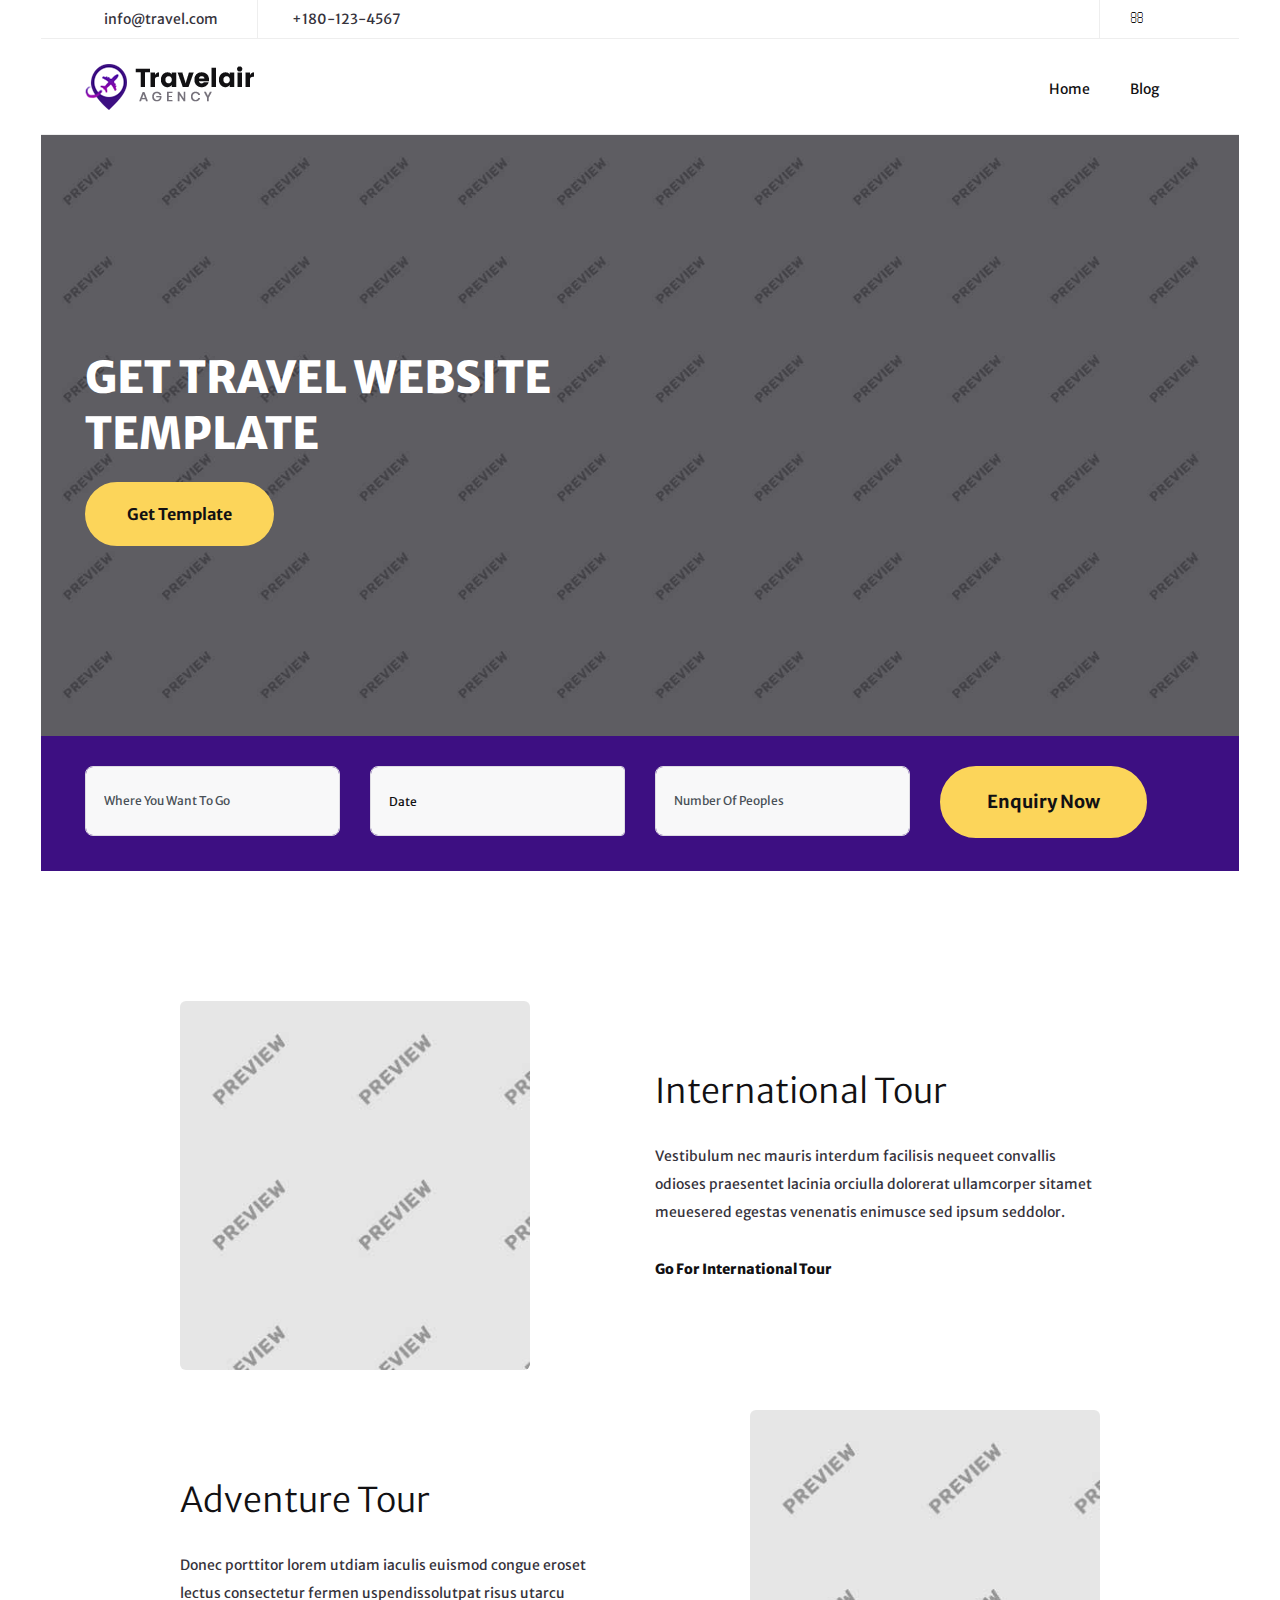
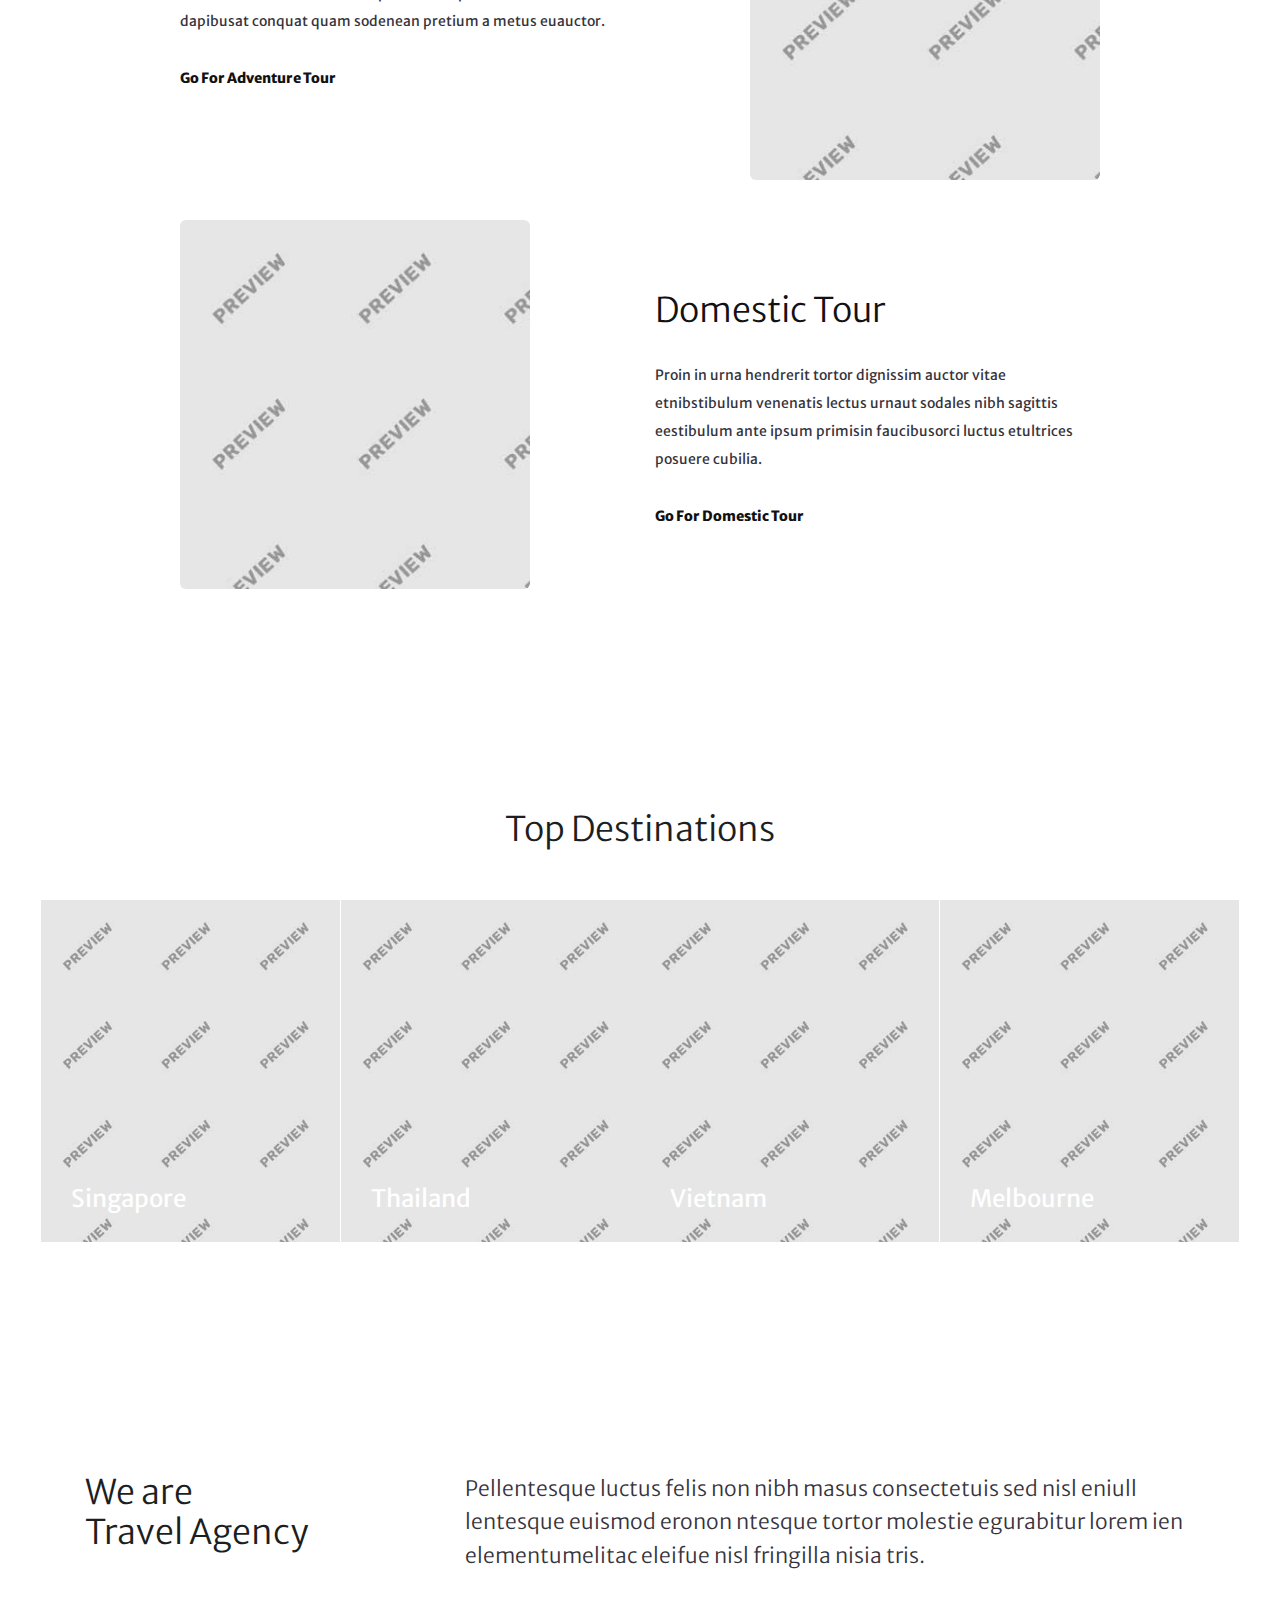
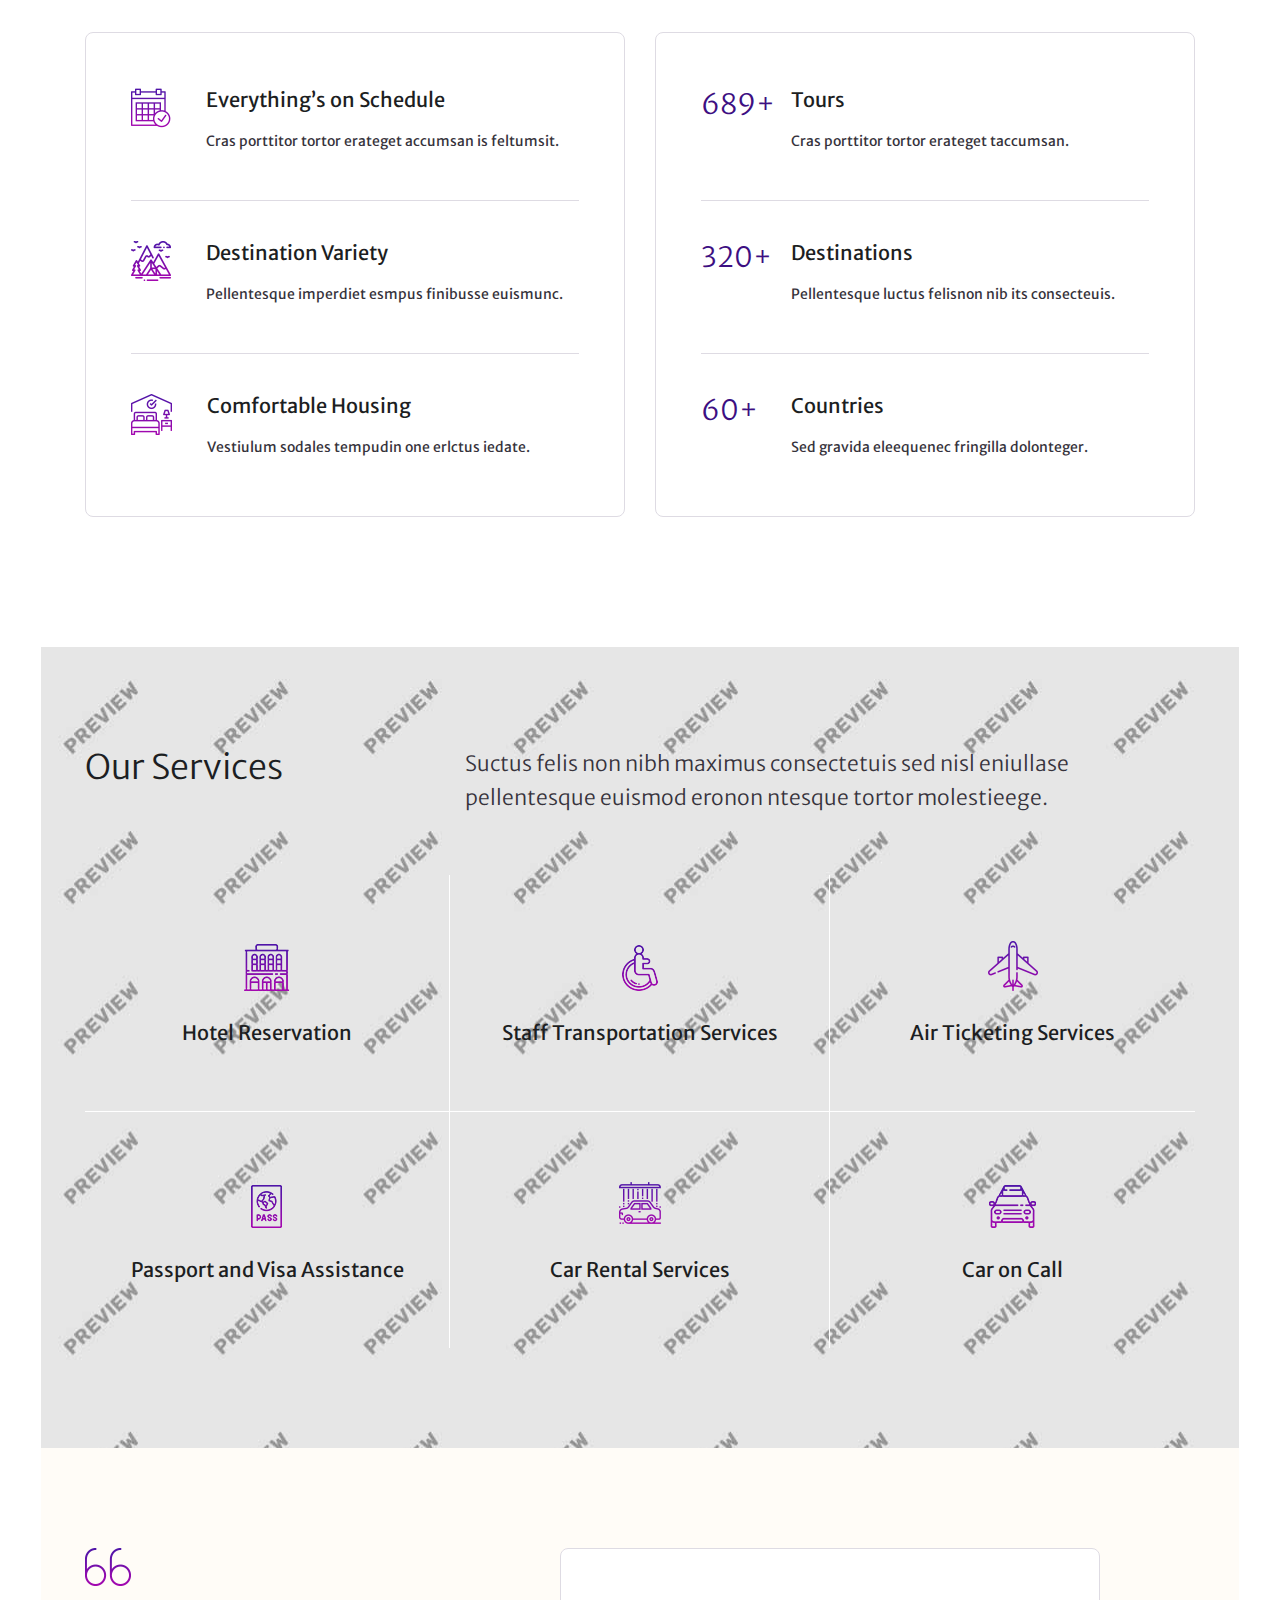
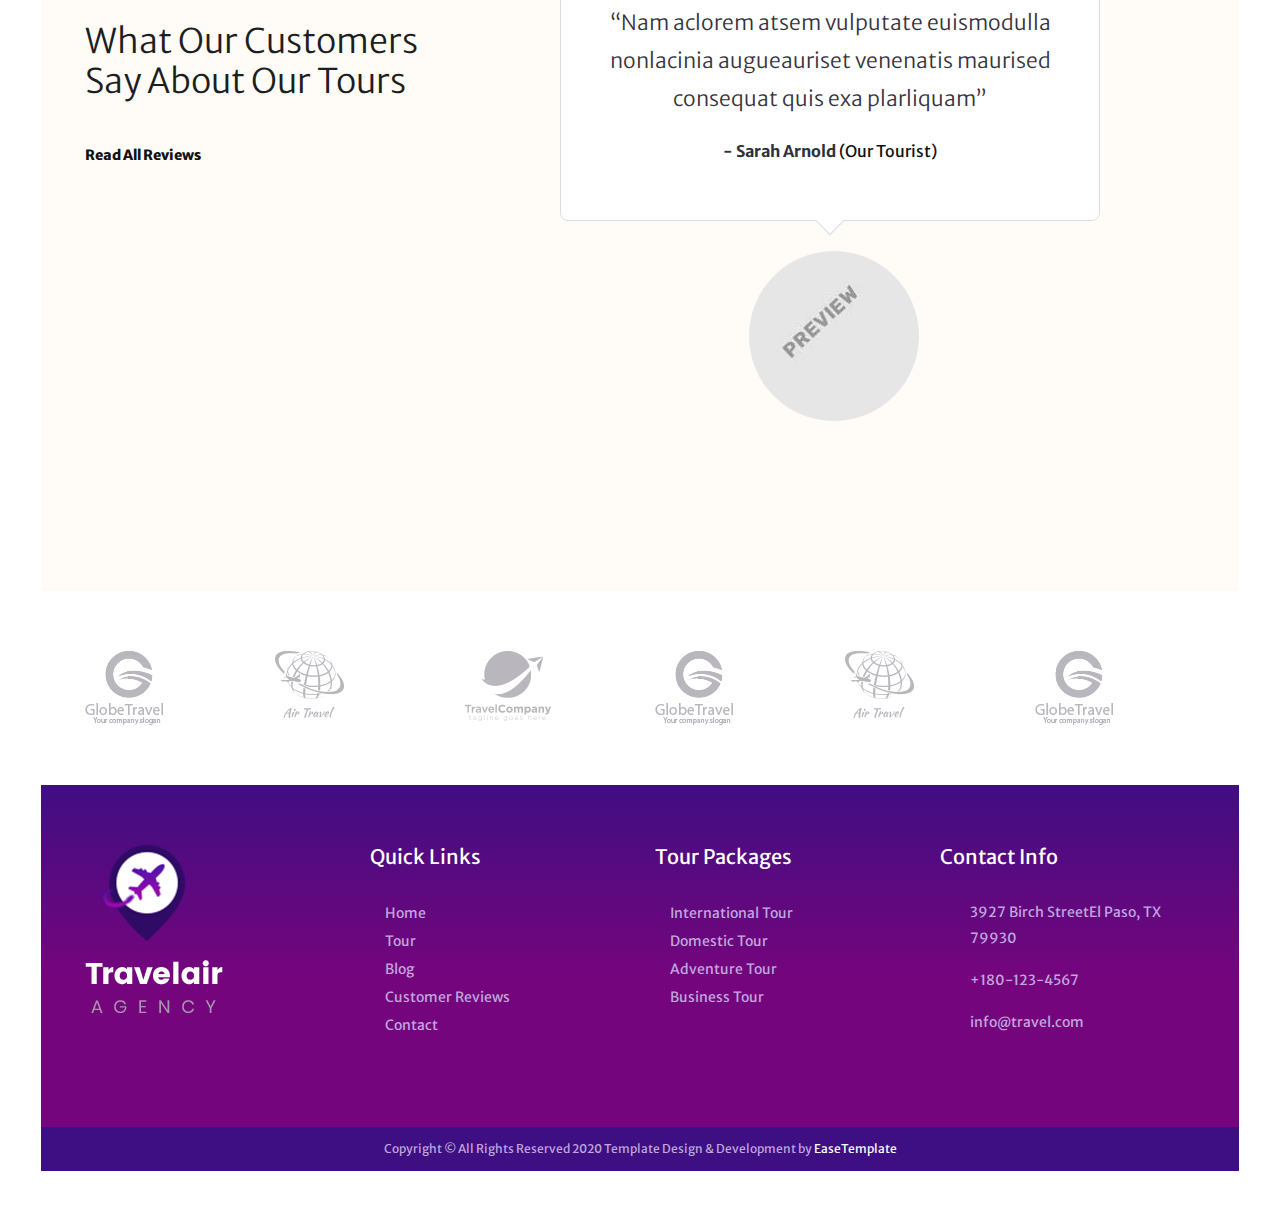
==== commit ea7acf09: "1" ====
--- a/index.html
+++ b/index.html
@@ -1,387 +1,730 @@
-<!DOCTYPE HTML>
-<!--
-	Helios by HTML5 UP
-	html5up.net | @ajlkn
-	Free for personal and commercial use under the CCA 3.0 license (html5up.net/license)
--->
-<html>
-	<head>
-		<title>Helios by HTML5 UP</title>
-		<meta charset="utf-8" />
-		<meta name="viewport" content="width=device-width, initial-scale=1, user-scalable=no" />
-		<link rel="stylesheet" href="assets/css/main.css" />
-		<noscript><link rel="stylesheet" href="assets/css/noscript.css" /></noscript>
-	</head>
-	<body class="homepage is-preload">
-		<div id="page-wrapper">
+<!DOCTYPE html>
+<html lang="en">
 
-			<!-- Header -->
-				<div id="header">
+<head>
+    <meta charset="utf-8">
+    <meta http-equiv="X-UA-Compatible" content="IE=edge">
+    <meta name="viewport" content="width=device-width, initial-scale=1">
+    <!-- The above 3 meta tags *must* come first in the head; any other head content must come *after* these tags -->
+    <meta name="description" content="">
+    <meta name="keywords" content="">
+    <title>Travelair Agency HTML Website Template</title>
+    <!-- Bootstrap -->
+    <link href="css/bootstrap.min.css" rel="stylesheet">
+    <!-- Google Fonts -->
+    <link href="https://fonts.googleapis.com/css?family=Merriweather+Sans:300,300i,400,400i,700,700i,800,800i" rel="stylesheet">
+    <!-- owl-carousel -->
+    <link href="css/owl.carousel.css" rel="stylesheet">
+    <link href="css/owl.theme.default.css" rel="stylesheet">
+    <!-- jquery ui  -->
+    <link rel="stylesheet" type="text/css" href="css/jquery-ui.css">
+    <!-- FontAwesome CSS -->
+    <link href="css/font-awesome.min.css" rel="stylesheet">
+    <!-- Style CSS -->
+    <link href="css/style.css" rel="stylesheet">
+    <!-- HTML5 shim and Respond.js for IE8 support of HTML5 elements and media queries -->
+    <!-- WARNING: Respond.js doesn't work if you view the page via file:// -->
+    <!--[if lt IE 9]>
+<script src="https://oss.maxcdn.com/html5shiv/3.7.3/html5shiv.min.js"></script>
+<script src="https://oss.maxcdn.com/respond/1.4.2/respond.min.js"></script>
+<![endif]-->
+</head>
 
-					<!-- Inner -->
-						<div class="inner">
-							<header>
-								<h1><a href="index.html" id="logo">Helios</a></h1>
-								<hr />
-								<p>Another fine freebie by HTML5 UP</p>
-							</header>
-							<footer>
-								<a href="#banner" class="button circled scrolly">Start</a>
-							</footer>
-						</div>
+<body>
+    <div class="wrapper">
+        <!-- header-section-->
+        <div class="header-wrapper">
+            <div class="top-header">
+                <div class="container">
+                    <div class="row">
+                        <div class="col-xl-9 col-lg-7 col-md-8 d-none d-xl-block d-sm-block">
+                            <div class="top-header-content">
+                                <ul class="list-none">
+                                    <li><i class="fa fa-envelope top-header-icon"></i>info@travel.com</li>
+                                    <li><i class="fa fa-phone top-header-icon"></i>+180-123-4567</li>
+                                </ul>
+                            </div>
+                        </div>
+                        <div class="col-xl-2 col-lg-4 col-md-3 col-sm-6 col-8 d-none d-block d-sm-block">
+                            <div class="top-header-content">
+                                <div class="top-social"> <a href="#" class="btn-social-icon"><i class="fa fa-facebook"></i></a> <a href="#" class="btn-social-icon"><i class="fa fa-twitter"></i></a> <a href="#" class="btn-social-icon"><i class="fa fa-linkedin"></i></a> <a href="#" class="btn-social-icon"><i class="fa fa-google-plus"></i></a>
+                                    <a href="#" class="btn-social-icon"><i class="fa fa-instagram"></i></a>
+                                </div>
+                            </div>
+                        </div>
+                        <div class=" col-xl-1 col-lg-1 col-md-1 col-sm-1 col-4">
+                            <a href="#" class="search-icon" data-toggle="modal" data-target="#exampleModal">
+                           <i class="fa fa-search"></i></a>
+                        </div>
+                    </div>
+                </div>
+            </div>
+            <!-- header-section-->
+            <div class="header">
+                <div class="container">
+                    <div class="row">
+                        <div class="col-xl-3 col-lg-2 col-md-3 col-sm-3 col-12">
+                            <div class="logo"> <a href="index.html"><img src="./images/logo.png" alt=""> </a> </div>
+                        </div>
+                        <div class="col-xl-9 col-lg-10 col-md-9 col-sm-12 col-12">
+                            <!-- navigations-->
+                            <div class="navigation">
+                                <div id="navigation">
+                                    <ul>
+                                        <li class="active"><a href="index.html">Home</a></li>
+                                        
+                                        <li class="has-sub"><a href="#">Blog</a>
+                                            <ul>
+                                                <li><a href="blog-default.html">Blog Default</a></li>
+                                                <li><a href="blog-single.html">Blog Single</a></li>
+                                            </ul>
+                                        </li>
+                                       
+                                    </ul>
+                                </div>
+                            </div>
+                            <!-- /.navigations-->
+                        </div>
+                    </div>
+                </div>
+            </div>
+        </div>
+        <!-- /. header-section-->
+        <!-- slider -->
+        <div class="slider">
+            <div class="owl-carousel owl-one owl-theme">
+                <!-- item -->
+                <div class="item">
+                    <div class="slider-img">
+                        <img src="./images/slider_1.jpg" alt=""></div>
+                    <div class="container">
+                        <div class="row">
+                            <div class="col-xl-6 col-lg-6 col-md-12 col-sm-12 col-12">
+                                <div class="slider-captions">
+                                    <h1 class="slider-title">Get travel website template</h1>
+                                    <a href="#" class="btn btn-primary">Get Template</a>
+                                </div>
+                            </div>
+                        </div>
+                    </div>
+                </div>
+                <!-- /.item -->
+                <!-- item -->
+                <div class="item">
+                    <div class="slider-img"><img src="./images/slider_2.jpg" alt=""></div>
+                    <div class="container">
+                        <div class="row">
+                            <div class="col-xl-6 col-lg-6 col-md-12 col-sm-12 col-12">
+                                <div class="slider-captions">
+                                    <h1 class="slider-title">Travel air agency Website template</h1>
+                                    <a href="#" class="btn btn-primary">Download Template</a>
+                                </div>
+                            </div>
+                        </div>
+                    </div>
+                </div>
+                <!-- /.item -->
+                <!-- item -->
+                <div class="item">
+                    <div class="slider-img"><img src="./images/slider_3.jpg" alt=""></div>
+                    <div class="container">
+                        <div class="row">
+                            <div class="col-xl-6 col-lg-6 col-md-12 col-sm-12 col-12">
+                                <div class="slider-captions">
+                                    <h1 class="slider-title">Get tourism website template</h1>
+                                    <a href="#" class="btn btn-primary">View Packages</a>
+                                </div>
+                            </div>
+                        </div>
+                    </div>
+                </div>
+                <!-- /.item -->
+            </div>
+        </div>
+        <!-- /.slider -->
+        <!-- enguiry-form -->
+        <div class="bg-default enquiry-form ">
+            <div class="container">
+                <div class="row">
+                    <div class="col-xl-12 col-lg-12 col-md-12 col-sm-12 col-12 ">
+                        <!-- form -->
+                        <form>
+                            <div class="row">
+                                <div class="col-xl-3 col-lg-4 col-md-6 col-sm-3 col-12">
+                                    <div class="form-group">
+                                        <label class="control-label sr-only" for="select"></label>
+                                        <div class="select">
+                                            <select id="select" name="city" class="form-control">
+                                                <option value="">Where you want to go</option>
+                                                <option value="">Singapore</option>
+                                                <option value="">Thailand</option>
+                                                <option value="">Vietnam</option>
+                                            </select>
+                                        </div>
+                                    </div>
+                                </div>
+                                <div class="col-xl-3 col-lg-4 col-md-6 col-sm-3 col-12">
+                                    <div class="form-group">
+                                        <label class="control-label sr-only" for="datepicker"></label>
+                                        <div class="input-group">
+                                            <input id="datepicker" name="datepicker" type="text" placeholder="Date" class="form-control" required>
+                                            <span class="input-group-addon"><i class="fa fa-calendar"></i></span>
+                                        </div>
+                                    </div>
+                                </div>
+                                <div class="col-xl-3 col-lg-4 col-md-6 col-sm-3 col-12">
+                                    <div class="form-group">
+                                        <label class="control-label sr-only" for="select"></label>
+                                        <div class="select">
+                                            <select id="select" name="select" class="form-control">
+                                                <option value="">Number of Peoples</option>
+                                                <option value="">6</option>
+                                                <option value="">10</option>
+                                                <option value="">25</option>
+                                            </select>
+                                        </div>
+                                    </div>
+                                </div>
+                                <div class="col-xl-3 col-lg-12 col-md-6 col-sm-3 col-12">
+                                    <button type="submit" name="singlebutton" class="btn btn-primary btn-lg">Enquiry Now</button>
+                                </div>
+                            </div>
+                        </form>
+                        <!-- /.form -->
+                    </div>
+                </div>
+            </div>
+        </div>
+        <!-- /.enguiry-form -->
+        <!-- tour-service -->
+        <div class="space-medium">
+            <div class="container">
+                <!-- tour-1 -->
+                <div class="row ">
+                    <div class="col-xl-4 col-lg-4 offset-md-1 col-md-4 col-sm-12 col-12 mb40">
+                        <div class="tour-img">
+                            <a href="#" class="imghover"> <img src="./images/tour_img_1.jpg" alt="" class="img-fluid"></a>
+                        </div>
+                    </div>
+                    <div class="col-xl-5 col-lg-5 offset-md-1 col-md-5 col-sm-12 col-12 mb40">
+                        <div class="tour-block">
+                            <div class="tour-content">
+                                <h2 class="mb30"><a href="#" class="title">International Tour</a></h2>
+                                <p class="mb30">Vestibulum nec mauris interdum facilisis nequeet convallis odioses praesentet lacinia orciulla dolorerat ullamcorper sitamet meuesered egestas venenatis enimusce sed ipsum seddolor.</p>
+                                <a href="#" class="btn-link">Go For International Tour<i class="fa fa-angle-right"></i></a>
+                            </div>
+                        </div>
+                    </div>
+                </div>
+                <!-- /.tour-1 -->
+                <!-- tour-2 -->
+                <div class="row">
+                    <div class="col-xl-5 col-lg-5 offset-md-1 col-md-5 col-sm-12 col-12 mb40">
+                        <div class="tour-block">
+                            <div class="tour-content">
+                                <h2 class="mb30"><a href="#" class="title">Adventure Tour</a></h2>
+                                <p class="mb30">Donec porttitor lorem utdiam iaculis euismod congue eroset lectus consectetur fermen uspendissolutpat risus utarcu dapibusat conquat quam sodenean pretium a metus euauctor.</p>
+                                <a href="#" class="btn-link">Go For Adventure Tour<i class="fa fa-angle-right"></i></a>
+                            </div>
+                        </div>
+                    </div>
+                    <div class="col-xl-4 col-lg-4 offset-md-1 col-md-4 col-sm-12 col-12 mb40">
+                        <div class="tour-img">
+                            <a href="#" class="imghover"> <img src="./images/tour_img_2.jpg" alt="" class="img-fluid"></a>
+                        </div>
+                    </div>
+                </div>
+                <!-- /.tour-2 -->
+                <!-- tour-3 -->
+                <div class="row">
+                    <div class="col-xl-4 col-lg-4 offset-md-1 col-md-4 col-sm-12 col-12 mb20">
+                        <div class="tour-img">
+                            <a href="#" class="imghover"> <img src="./images/tour_img_3.jpg" alt="" class="img-fluid"></a>
+                        </div>
+                    </div>
+                    <div class="col-xl-5 col-lg-5 offset-md-1 col-md-5 col-sm-12 col-12 mb20">
+                        <div class="tour-block">
+                            <div class="tour-content">
+                                <h2 class="mb30"><a href="#" class="title">Domestic Tour</a></h2>
+                                <p class="mb30">Proin in urna hendrerit tortor dignissim auctor vitae etnibstibulum venenatis lectus urnaut sodales nibh sagittis eestibulum ante ipsum primisin faucibusorci luctus etultrices posuere cubilia.</p>
+                                <a href="#" class="btn-link">Go For Domestic Tour<i class="fa fa-angle-right"></i></a>
+                            </div>
+                        </div>
+                    </div>
+                </div>
+                <!-- /.tour-3 -->
+            </div>
+        </div>
+        <!-- /.tour-service -->
+        <!-- destination-section -->
+        <div class="space-medium">
+            <div class="container-fluid">
+                <div class="row">
+                    <!-- section-title -->
+                    <div class="col-xl-12 col-lg-12 col-md-12 col-sm-12 col-12 ">
+                        <div class="section-title">
+                            <h2>Top Destinations</h2>
+                        </div>
+                    </div>
+                    <!-- /.section-title -->
+                </div>
+                <div class="row">
+                    <div class="col-xl-3 col-lg-3 col-md-6 col-sm-6 col-12 nopl nopr">
+                        <!-- destination-section -->
+                        <div class="destination-block">
+                            <div class="desti-img">
+                                <img src="./images/destination_1.jpg" alt="">
+                                <a href="#" class="desti-title">Singapore</a>
+                                <div class="overlay">
+                                </div>
+                                <div class="text">
+                                    <h3 class="mb20 text-white">Singapore</h3>
+                                    <ul class="angle list-none">
+                                        <li>4 Nights / 3 days</li>
+                                        <li>3 Star hotel</li>
+                                        <li>Breakfast and Dinner</li>
+                                    </ul>
+                                    <p class="price">$1599</p>
+                                    <a href="#" class="btn-link">Go for Singapore <i class="fa fa-angle-right"></i></a></div>
+                            </div>
+                        </div>
+                        <!-- /.destination-section -->
+                    </div>
+                    <div class="col-xl-3 col-lg-3 col-md-6 col-sm-6 col-12 nopl nopr">
+                        <!-- destination-section -->
+                        <div class="destination-block">
+                            <div class="desti-img">
+                                <img src="./images/destination_2.jpg" alt="">
+                                <a href="#" class="desti-title">Thailand</a>
+                                <div class="overlay">
+                                </div>
+                                <div class="text">
+                                    <h3 class="mb20 text-white">Thailand</h3>
+                                    <ul class="angle list-none">
+                                        <li>5 Nights / 4 days</li>
+                                        <li>3 Star hotel</li>
+                                        <li>Breakfast and Dinner</li>
+                                    </ul>
+                                    <p class="price">$2599</p>
+                                    <a href="#" class="btn-link">Go for Thailand <i class="fa fa-angle-right"></i></a></div>
+                            </div>
+                        </div>
+                        <!-- /.destination-section -->
+                    </div>
+                    <div class="col-xl-3 col-lg-3 col-md-6 col-sm-6 col-12 nopr nopl">
+                        <!-- destination-section -->
+                        <div class="destination-block">
+                            <div class="desti-img">
+                                <img src="./images/destination_3.jpg" alt="">
+                                <a href="#" class="desti-title">Vietnam</a>
+                                <div class="overlay">
+                                </div>
+                                <div class="text">
+                                    <h3 class="mb20 text-white">Vietnam</h3>
+                                    <ul class="angle list-none">
+                                        <li>6 Nights / 5 days</li>
+                                        <li>3 Star hotel</li>
+                                        <li>Breakfast and Dinner</li>
+                                    </ul>
+                                    <p class="price">$4599</p>
+                                    <a href="#" class="btn-link">Go for Vietnam <i class="fa fa-angle-right"></i></a></div>
+                            </div>
+                        </div>
+                        <!-- /.destination-section -->
+                    </div>
+                    <!-- destination-section -->
+                    <div class="col-xl-3 col-lg-3 col-md-6 col-sm-6 col-12 nopr nopl">
+                        <div class="destination-block">
+                            <div class="desti-img">
+                                <img src="./images/destination_4.jpg" alt="">
+                                <a href="#" class="desti-title">Melbourne</a>
+                                <div class="overlay">
+                                </div>
+                                <div class="text">
+                                    <h3 class="mb20 text-white">Melbourne</h3>
+                                   
+                                        <ul class="angle list-none">
+                                        <li>4 Nights / 3 days</li>
+                                        <li>3 Star hotel</li>
+                                        <li>Breakfast and Dinner</li>
+                                    </ul>
+                                    <p class="price">$2599</p>
+                                    <a href="#" class="btn-link">Go for Melbourne <i class="fa fa-angle-right"></i></a></div>
+                            </div>
+                        </div>
+                    </div>
+                    <!-- /.destination-section -->
+                </div>
+            </div>
+        </div>
+        <!-- /.destination-section -->
+        <!-- about-section -->
+        <div class="space-medium">
+            <div class="container">
+                <!-- about-head -->
+                <div class="row">
+                    <div class="col-xl-3 col-lg-3 col-md-12 col-sm-12 col-12 mb60">
+                        <div class="">
+                            <h2>We are <br> Travel Agency</h2>
+                        </div>
+                    </div>
+                    <div class="col-xl-8 col-lg-8 offset-md-1 col-md-8 col-sm-12 col-12 mb60">
+                        <div class="">
+                            <p class="lead">Pellentesque luctus felis non nibh masus consectetuis sed nisl eniull lentesque euismod eronon ntesque tortor molestie egurabitur lorem ien elementumelitac eleifue nisl fringilla nisia tris.</p>
+                        </div>
+                    </div>
+                </div>
+                <!-- /.about-head -->
+                <div class="row">
+                    <!-- feature-section -->
+                    <div class="col-xl-6 col-lg-6 col-md-6 col-sm-12 col-12 ">
+                        <div class="well-block">
+                            <!-- feature-left -->
+                            <div class="feature-left">
+                                <div class="feature-icon"><img src="./images/calendar.png" alt=""></div>
+                                <div class="feature-content">
+                                    <h4>Everything’s on Schedule</h4>
+                                    <p>Cras porttitor tortor erateget accumsan is feltumsit.</p>
+                                </div>
+                            </div>
+                            <!-- /.feature-left -->
+                            <!-- feature-left -->
+                            <div class="feature-left">
+                                <div class="feature-icon"><img src="./images/adventure.png" alt=""></div>
+                                <div class="feature-content">
+                                    <h4>Destination Variety</h4>
+                                    <p>Pellentesque imperdiet esmpus finibusse euismunc.</p>
+                                </div>
+                            </div>
+                            <!-- /.feature-left -->
+                            <!-- feature-left -->
+                            <div class="feature-left">
+                                <div class="feature-icon"><img src="./images/hotel.png" alt=""></div>
+                                <div class="feature-content">
+                                    <h4>Comfortable Housing</h4>
+                                    <p>Vestiulum sodales tempudin one erlctus iedate. </p>
+                                </div>
+                            </div>
+                            <!-- /.feature-left -->
+                        </div>
+                    </div>
+                    <!-- /.feature-section -->
+                    <div class="col-xl-6 col-lg-6 col-md-6 col-sm-12 col-12 ">
+                        <div class="well-block">
+                            <div class="counter-block">
+                                <h1 class="counter-numbers">689+</h1>
+                                <div class="counter-content">
+                                    <h4>Tours</h4>
+                                    <p>Cras porttitor tortor erateget taccumsan.</p>
+                                </div>
+                            </div>
+                            <div class="counter-block">
+                                <h1 class="counter-numbers">320+</h1>
+                                <div class="counter-content">
+                                    <h4>Destinations</h4>
+                                    <p>Pellentesque luctus felisnon nib its consecteuis.</p>
+                                </div>
+                            </div>
+                            <div class="counter-block">
+                                <h1 class="counter-numbers">60+</h1>
+                                <div class="counter-content">
+                                    <h4>Countries</h4>
+                                    <p>Sed gravida eleequenec fringilla dolonteger.</p>
+                                </div>
+                            </div>
+                        </div>
+                    </div>
+                </div>
+            </div>
+        </div>
+        <!-- /.about-section -->
+        <!-- service-section -->
+        <div class="space-medium service-wrapper" style="">
+            <div class="container">
+                <!-- service-head -->
+                <div class="row">
+                    <div class="col-xl-3 col-lg-3 col-md-12 col-sm-12 col-12 mb60">
+                        <div class="">
+                            <h2>Our Services</h2>
+                        </div>
+                    </div>
+                    <div class="col-xl-8 col-lg-8 offset-md-1 col-md-8 col-sm-12 col-12 mb60">
+                        <div class="">
+                            <p class="lead">Suctus felis non nibh maximus consectetuis sed nisl eniullase pellentesque euismod eronon ntesque tortor molestieege.</p>
+                        </div>
+                    </div>
+                </div>
+                <!-- /.service-head -->
+                <div class="row">
+                    <!-- service-block -->
+                    <div class="col-xl-4 col-lg-4 col-md-6 col-sm-12 col-12 nopr">
+                        <div class="service-block border-bottom border-right">
+                            <div class="service-img"><img src="./images/hotel_1.png" alt=""></div>
+                            <div class="service-content">
+                                <h3 class="service-title">Hotel Reservation</h3></div>
+                        </div>
+                    </div>
+                    <!-- /.service-block -->
+                    <!-- service-block -->
+                    <div class="col-xl-4 col-lg-4 col-md-6 col-sm-12 col-12 nopl nopr">
+                        <div class="service-block border-bottom border-right">
+                            <div class="service-img"><img src="./images/disability.png" alt=""></div>
+                            <div class="service-content">
+                                <h3 class="service-title">Staff Transportation Services </h3></div>
+                        </div>
+                    </div>
+                    <!-- /.service-block -->
+                    <!-- service-block -->
+                    <div class="col-xl-4 col-lg-4 col-md-6 col-sm-12 col-12 nopl">
+                        <div class="service-block border-bottom">
+                            <div class="service-img"><img src="./images/airplane.png" alt=""></div>
+                            <div class="service-content">
+                                <h3 class="service-title">Air Ticketing Services</h3></div>
+                        </div>
+                    </div>
+                    <!-- /.service-block -->
+                    <!-- service-block -->
+                    <div class="col-xl-4 col-lg-4 col-md-6 col-sm-12 col-12 nopr">
+                        <div class="service-block border-right">
+                            <div class="service-img"><img src="./images/passport.png" alt=""></div>
+                            <div class="service-content">
+                                <h3 class="service-title">Passport and Visa Assistance </h3></div>
+                        </div>
+                    </div>
+                    <!-- /.service-block -->
+                    <!-- service-block -->
+                    <div class="col-xl-4 col-lg-4 col-md-6 col-sm-12 col-12 nopl nopr">
+                        <div class="service-block  border-right">
+                            <div class="service-img"><img src="./images/car_wash.png" alt=""></div>
+                            <div class="service-content">
+                                <h3 class="service-title">Car Rental Services </h3></div>
+                        </div>
+                    </div>
+                    <!-- /.service-block -->
+                    <!-- service-block -->
+                    <div class="col-xl-4 col-lg-4 col-md-6 col-sm-12 col-12 nopl">
+                        <div class="service-block service-right-border service-bottom-border">
+                            <div class="service-img"><img src="./images/car.png" alt=""></div>
+                            <div class="service-content">
+                                <h3 class="service-title">Car on Call</h3></div>
+                        </div>
+                    </div>
+                    <!-- /.service-block -->
+                </div>
+            </div>
+        </div>
+        <!-- /.service-section -->
+        <!-- testimonial-section -->
+        <div class="space-medium bg-light">
+            <div class="container">
+                <div class="row">
+                    <!-- testimonial-head -->
+                    <div class="col-xl-4 col-lg-4 col-md-12 col-sm-12 col-12 mb60">
+                        <div class="testimonial-head">
+                            <div class="quote-icon">
+                                <img src="./images/left_quote.png" alt="">
+                            </div>
+                            <h2 class="mb40">What Our Customers Say About Our Tours</h2>
+                            <a href="#" class="btn-link">Read All Reviews <i class="fa fa-angle-right"></i></a>
+                        </div>
+                    </div>
+                    <!-- /.testimonial-head -->
+                    <div class="col-xl-6 col-lg-6 offset-md-1 col-md-6 col-sm-12 col-12 mb60">
+                        <div class="testimonial-carousel">
+                            <div class="owl-carousel owl-theme testimonial-owl">
+                                <!-- testimonial-item -->
+                                <div class="item">
+                                    <div class="testimonial-block">
+                                        <div class="testimonial-content">
+                                            <p class="testimonial-text">“Nam aclorem atsem vulputate euismodulla nonlacinia augueauriset venenatis maurised consequat quis exa plarliquam”</p>
+                                            <span class="testi-meta"><strong>- Sarah Arnold</strong> (Our Tourist)</span>
+                                            <div class="testi-arrow"></div>
+                                        </div>
+                                        <div class="testi-img">
+                                            <img src="./images/testi_img_1.jpg" alt="" class="rounded-circle">
+                                        </div>
+                                    </div>
+                                </div>
+                                <!-- /.testimonial-item -->
+                                <!-- testimonial-item -->
+                                <div class="item">
+                                    <div class="testimonial-block">
+                                        <div class="testimonial-content">
+                                            <p class="testimonial-text">“Proin dictum justo at finibus consectetur Proin odio odio molestie qui commodo sit amet euismod dictum ligula”</p>
+                                            <span class="testi-meta"><strong>- Maria Young</strong> (Our Tourist)</span>
+                                            <div class="testi-arrow"></div>
+                                        </div>
+                                        <div class="testi-img">
+                                            <img src="./images/testi_img_2.jpg" alt="" class="rounded-circle">
+                                        </div>
+                                    </div>
+                                </div>
+                                <!-- /.testimonial-item -->
+                                <!-- testimonial-item -->
+                                <div class="item">
+                                    <div class="testimonial-block">
+                                        <div class="testimonial-content">
+                                            <p class="testimonial-text">“Crasin leo arcuiquamnec elementum erossed tincidunt dolroin tristiquecongue Inaex pharetra euismod duieget”</p>
+                                            <span class="testi-meta"><strong>- Helena Lehoux</strong> (Our Tourist)</span>
+                                            <div class="testi-arrow"></div>
+                                        </div>
+                                        <div class="testi-img">
+                                            <img src="./images/testi_img_3.jpg" alt="" class="rounded-circle">
+                                        </div>
+                                    </div>
+                                </div>
+                                <!-- /.testimonial-item -->
+                            </div>
+                        </div>
+                    </div>
+                </div>
+            </div>
+        </div>
+        <!-- testimonial-section -->
+        <!-- /.client-section -->
+        <div class="space-small">
+            <div class="container">
+                <div class="row">
+                    <!-- client-logo -->
+                    <div class="col-xl-2 col-lg-2 col-md-2 col-sm-6 col-6">
+                        <div class="client-logo">
+                            <a href="#"><img src="./images/dummy_logo_1.png" alt=""></a>
+                        </div>
+                    </div>
+                    <!-- /.client-logo -->
+                    <!-- client-logo -->
+                    <div class="col-xl-2 col-lg-2 col-md-2 col-sm-6 col-6">
+                        <div class="client-logo">
+                            <a href="#"> <img src="./images/dummy_logo_2.png" alt=""></a>
+                        </div>
+                    </div>
+                    <!-- /.client-logo -->
+                    <!-- client-logo -->
+                    <div class="col-xl-2 col-lg-2 col-md-2 col-sm-6 col-6">
+                        <div class="client-logo">
+                            <a href="#">  <img src="./images/dummy_logo_3.png" alt=""></a>
+                        </div>
+                    </div>
+                    <!-- /.client-logo -->
+                    <!-- client-logo -->
+                    <div class="col-xl-2 col-lg-2 col-md-2 col-sm-6 col-6">
+                        <div class="client-logo">
+                            <a href="#"><img src="./images/dummy_logo_4.png" alt=""></a>
+                        </div>
+                    </div>
+                    <!-- /.client-logo -->
+                    <!-- client-logo -->
+                    <div class="col-xl-2 col-lg-2 col-md-2 col-sm-6 col-6">
+                        <div class="client-logo">
+                            <a href="#"> <img src="./images/dummy_logo_2.png" alt=""></a>
+                        </div>
+                    </div>
+                    <!-- /.client-logo -->
+                    <!-- client-logo -->
+                    <div class="col-xl-2 col-lg-2 col-md-2 col-sm-6 col-6">
+                        <div class="client-logo">
+                            <a href="#">  <img src="./images/dummy_logo_1.png" alt=""></a>
+                        </div>
+                    </div>
+                    <!-- /.client-logo -->
+                </div>
+            </div>
+        </div>
+        <!-- /.client-section -->
+        <!-- footer -->
+        <div class="footer">
+            <div class="container">
+                <div class="row ">
+                    <!-- footer-logo -->
+                    <div class="col-xl-3 col-lg-3 col-md-3 col-sm-6 col-12 ">
+                        <div class="ft-img"><img src="./images/ft_logo.png" alt=""></div>
+                    </div>
+                    <!-- /.footer-logo -->
+                    <!-- footer-links -->
+                    <div class="col-xl-3 col-lg-3 col-md-3 col-sm-3 col-12 ">
+                        <div class="footer-widget ">
+                            <h3 class="footer-title ">Quick Links</h3>
+                            <ul class="angle list-none">
+                                <li><a href="# ">Home</a></li>
+                                <li><a href="# ">Tour</a></li>
+                                <li><a href="# ">Blog</a></li>
+                                <li><a href="# ">Customer Reviews</a></li>
+                                <li><a href="# ">Contact</a></li>
+                            </ul>
+                        </div>
+                    </div>
+                    <!-- /.footer-links -->
+                    <!-- footer-tours -->
+                    <div class="col-xl-3 col-lg-3 col-md-3 col-sm-3 col-12 ">
+                        <div class="footer-widget ">
+                            <h3 class="footer-title ">Tour Packages</h3>
+                            <ul class="angle list-none">
+                                <li><a href="# ">International Tour</a>
+                                    <li><a href="# ">Domestic Tour</a></li>
+                                    <li><a href="# ">Adventure Tour</a></li>
+                                    <li><a href="# ">Business Tour</a></li>
+                            </ul>
+                        </div>
+                    </div>
+                    <!-- /.footer-Tours -->
+                    <!-- footer-post -->
+                    <div class="col-xl-3 col-lg-3 col-md-3 col-sm-12 col-12 ">
+                        <div class="footer-widget">
+                            <h3 class="footer-title">Contact Info</h3>
+                            <div class="ft-contact-info"> <span class="ft-contact-icon"><i class="fa fa-map-marker"></i></span> <span class="ft-contact-text">3927 Birch StreetEl Paso, TX 79930 </span></div>
+                            <div class="ft-contact-info"> <span class="ft-contact-icon"><i class="fa fa-phone "></i></span> <span class="ft-contact-text">+180-123-4567</span></div>
+                            <div class="ft-contact-info"> <span class="ft-contact-icon"><i class="fa fa-envelope "></i></span> <span class="ft-contact-text">info@travel.com</span></div>
+                            <div class="social-icon "> <a href="# " class="btn-social-icon "><i class="fa fa-facebook "></i></a> <a href="# " class="btn-social-icon "><i class="fa fa-twitter "></i></a> <a href="# " class="btn-social-icon "><i class="fa fa-linkedin "></i></a> <a href="# " class="btn-social-icon "><i class="fa fa-google-plus "></i></a> </div>
+                        </div>
+                    </div>
+                    <!-- /.footer-post -->
+                </div>
+                <!-- tiny-footer -->
+            </div>
+            <div class="tiny-footer ">
+                <div class="container ">
+                    <div class="row ">
+                        <div class="col-xl-12 col-lg-12 col-md-12 col-sm-12 col-12 text-center ">
+                            <p>Copyright © All Rights Reserved 2020 Template Design & Development by <a href="https://easetemplate.com/ " target="_blank " class="copyrightlink ">EaseTemplate</a></p>
+                        </div>
+                    </div>
+                    <!-- /. tiny-footer -->
+                </div>
+            </div>
+        </div>
+        <!-- /.footer -->
+        <!-- Modal -->
+        <div class="modal fade" id="exampleModal" tabindex="-1" role="dialog" aria-labelledby="exampleModalLabel" aria-hidden="true">
+            <div class="modal-dialog" role="document">
+                <div class="modal-content">
+                    <div class="modal-body">
+                        <form>
+                            <div class="search-form">
+                                <input type="text" class="form-control" placeholder="Find here">
+                                <button type="button" class="btn btn-primary btn-sm" data-dismiss="modal" aria-label="Close">
+                                    <span aria-hidden="true">close</span>
+                                </button>
+                            </div>
+                        </form>
+                    </div>
+                </div>
+            </div>
+        </div>
+        <!-- /.Modal -->
+        <a href="javascript:" id="return-to-top"><i class="fa fa-angle-up"></i></a>
+        <!-- jQuery (necessary for Bootstrap's JavaScript plugins) -->
+        <script src="js/jquery.min.js"></script>
+        <!-- Include all compiled plugins (below), or include individual files as needed -->
+        <script src="js/bootstrap.min.js"></script>
+        <script src="js/menumaker.js"></script>
+        <script src="js/jquery.sticky.js"></script>
+        <script src="js/sticky-header.js"></script>
+        <script src="js/owl.carousel.min.js"></script>
+        <script src="js/multiple-carousel.js"></script>
+        <script src="js/jquery-ui.js"></script>
+        <script src="js/date.js"></script>
+        <script src="js/return-to-top.js"></script>
+    </div>
+</body>
 
-					<!-- Nav -->
-						<nav id="nav">
-							<ul>
-								<li><a href="index.html">Home</a></li>
-								<li>
-									<a href="#">Dropdown</a>
-									<ul>
-										<li><a href="#">Lorem ipsum dolor</a></li>
-										<li><a href="#">Magna phasellus</a></li>
-										<li><a href="#">Etiam dolore nisl</a></li>
-										<li>
-											<a href="#">And a submenu &hellip;</a>
-											<ul>
-												<li><a href="#">Lorem ipsum dolor</a></li>
-												<li><a href="#">Phasellus consequat</a></li>
-												<li><a href="#">Magna phasellus</a></li>
-												<li><a href="#">Etiam dolore nisl</a></li>
-											</ul>
-										</li>
-										<li><a href="#">Veroeros feugiat</a></li>
-									</ul>
-								</li>
-								<li><a href="left-sidebar.html">Left Sidebar</a></li>
-								<li><a href="right-sidebar.html">Right Sidebar</a></li>
-								<li><a href="no-sidebar.html">No Sidebar</a></li>
-							</ul>
-						</nav>
-
-				</div>
-
-			<!-- Banner -->
-				<section id="banner">
-					<header>
-						<h2>Hi. You're looking at <strong>Helios</strong>.</h2>
-						<p>
-							A (free) responsive site template by <a href="http://html5up.net">HTML5 UP</a>.
-							Built with HTML5/CSS3 and released under the <a href="http://html5up.net/license">CCA</a> license.
-						</p>
-					</header>
-				</section>
-
-			<!-- Carousel -->
-				<section class="carousel">
-					<div class="reel">
-
-						<article>
-							<a href="#" class="image featured"><img src="images/pic01.jpg" alt="" /></a>
-							<header>
-								<h3><a href="#">Pulvinar sagittis congue</a></h3>
-							</header>
-							<p>Commodo id natoque malesuada sollicitudin elit suscipit magna.</p>
-						</article>
-
-						<article>
-							<a href="#" class="image featured"><img src="images/pic02.jpg" alt="" /></a>
-							<header>
-								<h3><a href="#">Fermentum sagittis proin</a></h3>
-							</header>
-							<p>Commodo id natoque malesuada sollicitudin elit suscipit magna.</p>
-						</article>
-
-						<article>
-							<a href="#" class="image featured"><img src="images/pic03.jpg" alt="" /></a>
-							<header>
-								<h3><a href="#">Sed quis rhoncus placerat</a></h3>
-							</header>
-							<p>Commodo id natoque malesuada sollicitudin elit suscipit magna.</p>
-						</article>
-
-						<article>
-							<a href="#" class="image featured"><img src="images/pic04.jpg" alt="" /></a>
-							<header>
-								<h3><a href="#">Ultrices urna sit lobortis</a></h3>
-							</header>
-							<p>Commodo id natoque malesuada sollicitudin elit suscipit magna.</p>
-						</article>
-
-						<article>
-							<a href="#" class="image featured"><img src="images/pic05.jpg" alt="" /></a>
-							<header>
-								<h3><a href="#">Varius magnis sollicitudin</a></h3>
-							</header>
-							<p>Commodo id natoque malesuada sollicitudin elit suscipit magna.</p>
-						</article>
-
-						<article>
-							<a href="#" class="image featured"><img src="images/pic01.jpg" alt="" /></a>
-							<header>
-								<h3><a href="#">Pulvinar sagittis congue</a></h3>
-							</header>
-							<p>Commodo id natoque malesuada sollicitudin elit suscipit magna.</p>
-						</article>
-
-						<article>
-							<a href="#" class="image featured"><img src="images/pic02.jpg" alt="" /></a>
-							<header>
-								<h3><a href="#">Fermentum sagittis proin</a></h3>
-							</header>
-							<p>Commodo id natoque malesuada sollicitudin elit suscipit magna.</p>
-						</article>
-
-						<article>
-							<a href="#" class="image featured"><img src="images/pic03.jpg" alt="" /></a>
-							<header>
-								<h3><a href="#">Sed quis rhoncus placerat</a></h3>
-							</header>
-							<p>Commodo id natoque malesuada sollicitudin elit suscipit magna.</p>
-						</article>
-
-						<article>
-							<a href="#" class="image featured"><img src="images/pic04.jpg" alt="" /></a>
-							<header>
-								<h3><a href="#">Ultrices urna sit lobortis</a></h3>
-							</header>
-							<p>Commodo id natoque malesuada sollicitudin elit suscipit magna.</p>
-						</article>
-
-						<article>
-							<a href="#" class="image featured"><img src="images/pic05.jpg" alt="" /></a>
-							<header>
-								<h3><a href="#">Varius magnis sollicitudin</a></h3>
-							</header>
-							<p>Commodo id natoque malesuada sollicitudin elit suscipit magna.</p>
-						</article>
-
-					</div>
-				</section>
-
-			<!-- Main -->
-				<div class="wrapper style2">
-
-					<article id="main" class="container special">
-						<a href="#" class="image featured"><img src="images/pic06.jpg" alt="" /></a>
-						<header>
-							<h2><a href="#">Sed massa imperdiet magnis</a></h2>
-							<p>
-								Sociis aenean eu aenean mollis mollis facilisis primis ornare penatibus aenean. Cursus ac enim
-								pulvinar curabitur morbi convallis. Lectus malesuada sed fermentum dolore amet.
-							</p>
-						</header>
-						<p>
-							Commodo id natoque malesuada sollicitudin elit suscipit. Curae suspendisse mauris posuere accumsan massa
-							posuere lacus convallis tellus interdum. Amet nullam fringilla nibh nulla convallis ut venenatis purus
-							sit arcu sociis. Nunc fermentum adipiscing tempor cursus nascetur adipiscing adipiscing. Primis aliquam
-							mus lacinia lobortis phasellus suscipit. Fermentum lobortis non tristique ante proin sociis accumsan
-							lobortis. Auctor etiam porttitor phasellus tempus cubilia ultrices tempor sagittis. Nisl fermentum
-							consequat integer interdum integer purus sapien. Nibh eleifend nulla nascetur pharetra commodo mi augue
-							interdum tellus. Ornare cursus augue feugiat sodales velit lorem. Semper elementum ullamcorper lacinia
-							natoque aenean scelerisque.
-						</p>
-						<footer>
-							<a href="#" class="button">Continue Reading</a>
-						</footer>
-					</article>
-
-				</div>
-
-			<!-- Features -->
-				<div class="wrapper style1">
-
-					<section id="features" class="container special">
-						<header>
-							<h2>Morbi ullamcorper et varius leo lacus</h2>
-							<p>Ipsum volutpat consectetur orci metus consequat imperdiet duis integer semper magna.</p>
-						</header>
-						<div class="row">
-							<article class="col-4 col-12-mobile special">
-								<a href="#" class="image featured"><img src="images/pic07.jpg" alt="" /></a>
-								<header>
-									<h3><a href="#">Gravida aliquam penatibus</a></h3>
-								</header>
-								<p>
-									Amet nullam fringilla nibh nulla convallis tique ante proin sociis accumsan lobortis. Auctor etiam
-									porttitor phasellus tempus cubilia ultrices tempor sagittis. Nisl fermentum consequat integer interdum.
-								</p>
-							</article>
-							<article class="col-4 col-12-mobile special">
-								<a href="#" class="image featured"><img src="images/pic08.jpg" alt="" /></a>
-								<header>
-									<h3><a href="#">Sed quis rhoncus placerat</a></h3>
-								</header>
-								<p>
-									Amet nullam fringilla nibh nulla convallis tique ante proin sociis accumsan lobortis. Auctor etiam
-									porttitor phasellus tempus cubilia ultrices tempor sagittis. Nisl fermentum consequat integer interdum.
-								</p>
-							</article>
-							<article class="col-4 col-12-mobile special">
-								<a href="#" class="image featured"><img src="images/pic09.jpg" alt="" /></a>
-								<header>
-									<h3><a href="#">Magna laoreet et aliquam</a></h3>
-								</header>
-								<p>
-									Amet nullam fringilla nibh nulla convallis tique ante proin sociis accumsan lobortis. Auctor etiam
-									porttitor phasellus tempus cubilia ultrices tempor sagittis. Nisl fermentum consequat integer interdum.
-								</p>
-							</article>
-						</div>
-					</section>
-
-				</div>
-
-			<!-- Footer -->
-				<div id="footer">
-					<div class="container">
-						<div class="row">
-
-							<!-- Tweets -->
-								<section class="col-4 col-12-mobile">
-									<header>
-										<h2 class="icon brands fa-twitter circled"><span class="label">Tweets</span></h2>
-									</header>
-									<ul class="divided">
-										<li>
-											<article class="tweet">
-												Amet nullam fringilla nibh nulla convallis tique ante sociis accumsan.
-												<span class="timestamp">5 minutes ago</span>
-											</article>
-										</li>
-										<li>
-											<article class="tweet">
-												Hendrerit rutrum quisque.
-												<span class="timestamp">30 minutes ago</span>
-											</article>
-										</li>
-										<li>
-											<article class="tweet">
-												Curabitur donec nulla massa laoreet nibh. Lorem praesent montes.
-												<span class="timestamp">3 hours ago</span>
-											</article>
-										</li>
-										<li>
-											<article class="tweet">
-												Lacus natoque cras rhoncus curae dignissim ultricies. Convallis orci aliquet.
-												<span class="timestamp">5 hours ago</span>
-											</article>
-										</li>
-									</ul>
-								</section>
-
-							<!-- Posts -->
-								<section class="col-4 col-12-mobile">
-									<header>
-										<h2 class="icon solid fa-file circled"><span class="label">Posts</span></h2>
-									</header>
-									<ul class="divided">
-										<li>
-											<article class="post stub">
-												<header>
-													<h3><a href="#">Nisl fermentum integer</a></h3>
-												</header>
-												<span class="timestamp">3 hours ago</span>
-											</article>
-										</li>
-										<li>
-											<article class="post stub">
-												<header>
-													<h3><a href="#">Phasellus portitor lorem</a></h3>
-												</header>
-												<span class="timestamp">6 hours ago</span>
-											</article>
-										</li>
-										<li>
-											<article class="post stub">
-												<header>
-													<h3><a href="#">Magna tempus consequat</a></h3>
-												</header>
-												<span class="timestamp">Yesterday</span>
-											</article>
-										</li>
-										<li>
-											<article class="post stub">
-												<header>
-													<h3><a href="#">Feugiat lorem ipsum</a></h3>
-												</header>
-												<span class="timestamp">2 days ago</span>
-											</article>
-										</li>
-									</ul>
-								</section>
-
-							<!-- Photos -->
-								<section class="col-4 col-12-mobile">
-									<header>
-										<h2 class="icon solid fa-camera circled"><span class="label">Photos</span></h2>
-									</header>
-									<div class="row gtr-25">
-										<div class="col-6">
-											<a href="#" class="image fit"><img src="images/pic10.jpg" alt="" /></a>
-										</div>
-										<div class="col-6">
-											<a href="#" class="image fit"><img src="images/pic11.jpg" alt="" /></a>
-										</div>
-										<div class="col-6">
-											<a href="#" class="image fit"><img src="images/pic12.jpg" alt="" /></a>
-										</div>
-										<div class="col-6">
-											<a href="#" class="image fit"><img src="images/pic13.jpg" alt="" /></a>
-										</div>
-										<div class="col-6">
-											<a href="#" class="image fit"><img src="images/pic14.jpg" alt="" /></a>
-										</div>
-										<div class="col-6">
-											<a href="#" class="image fit"><img src="images/pic15.jpg" alt="" /></a>
-										</div>
-									</div>
-								</section>
-
-						</div>
-						<hr />
-						<div class="row">
-							<div class="col-12">
-
-								<!-- Contact -->
-									<section class="contact">
-										<header>
-											<h3>Nisl turpis nascetur interdum?</h3>
-										</header>
-										<p>Urna nisl non quis interdum mus ornare ridiculus egestas ridiculus lobortis vivamus tempor aliquet.</p>
-										<ul class="icons">
-											<li><a href="#" class="icon brands fa-twitter"><span class="label">Twitter</span></a></li>
-											<li><a href="#" class="icon brands fa-facebook-f"><span class="label">Facebook</span></a></li>
-											<li><a href="#" class="icon brands fa-instagram"><span class="label">Instagram</span></a></li>
-											<li><a href="#" class="icon brands fa-pinterest"><span class="label">Pinterest</span></a></li>
-											<li><a href="#" class="icon brands fa-dribbble"><span class="label">Dribbble</span></a></li>
-											<li><a href="#" class="icon brands fa-linkedin-in"><span class="label">Linkedin</span></a></li>
-										</ul>
-									</section>
-
-								<!-- Copyright -->
-									<div class="copyright">
-										<ul class="menu">
-											<li>&copy; Untitled. All rights reserved.</li><li>Design: <a href="http://html5up.net">HTML5 UP</a></li>
-										</ul>
-									</div>
-
-							</div>
-
-						</div>
-					</div>
-				</div>
-
-		</div>
-
-		<!-- Scripts -->
-			<script src="assets/js/jquery.min.js"></script>
-			<script src="assets/js/jquery.dropotron.min.js"></script>
-			<script src="assets/js/jquery.scrolly.min.js"></script>
-			<script src="assets/js/jquery.scrollex.min.js"></script>
-			<script src="assets/js/browser.min.js"></script>
-			<script src="assets/js/breakpoints.min.js"></script>
-			<script src="assets/js/util.js"></script>
-			<script src="assets/js/main.js"></script>
-
-	</body>
 </html>--- a/css/style.css
+++ b/css/style.css
@@ -0,0 +1,1114 @@
+@charset "UTF-8";
+
+/* CSS Document */
+
+/*------------------------------------------------------------------
+
+Template Name:      TravelAir Website Template
+Version:            1.0.0
+Created Date:       26/1/2017 
+Author: EaseTemplate
+Author URL: https://easetemplate.com/               
+License: Creative Commons Attribution 3.0 Unported
+License URL: http://creativecommons.org/licenses/by/3.0/
+
+------------------------------------------------------------------
+[CSS Table of contents]
+
+1.  Body / Typography 
+2.  Form Elements
+3.  Buttons
+4.  General / Elements
+      4.1 Section space
+      4.2 Margin space
+      4.3 Padding space
+      4.4 Background color
+      4.5 Features
+      4.7 Call to actions
+      4.8 Img hover effect
+      4.9 Icon
+      -----------------------
+5. Header / Navigations
+      5.1 Header Regular
+      5.2 Header Transparent
+      5.3 Navigation Regular
+      5.4 Page Header
+
+      -----------------------
+6. Slider
+      6.1 Slider
+      -----------------------
+7. Content
+8. Footers
+9. Coaching Services
+
+  9.1  Service 
+  
+  ------------------------------------
+
+10.Pages
+
+  10.1  Tour List 
+  10.2  Tour List Single
+  10.3  Tour Single
+  10.4  About
+  10.5  Client Reviews
+  10.6  Contact us
+  10.7  404 error
+  10.8  Gallery
+  10.9  Tour Booking
+  10.10 StyleGuide
+  10.11 Enquiry Form
+  10.12 Call To Actions
+  10.13 Shortcodes - Alerts
+  10.14 Shortcodes - Tabs
+  10.15 Shortcodes - Accordions
+        
+       
+
+  ------------------------------------
+11.Blog
+  10.1 Blog Default
+  10.2 Blog Single
+  ------------------------------------
+  
+12.Sidebar
+  11.1 Widget
+  ------------------------------------
+
+13. Media Queries
+
+------------------------------------------------------------------*/
+
+/*----------------------------------
+   1. Body / Typography
+----------------------------------*/
+
+body { -webkit-font-smoothing: antialiased; text-rendering: optimizeLegibility; font-family: 'Merriweather Sans', sans-serif; letter-spacing: 0px; font-size: 14px; color: #36333c; font-weight: 400; line-height: 26px; }
+.wrapper { margin: 0px 41px 41px 41px; }
+h1, h2, h3, h4, h5, h6 { letter-spacing: 0px; font-weight: 300; color: #1c1e22; margin: 0px 0px 15px 0px; font-family: 'Merriweather Sans', sans-serif; }
+h1 { font-size: 40px; }
+h2 { font-size: 34px; }
+h3 { font-size: 24px; font-weight: 400; }
+h4 { font-size: 20px; font-weight: 400; }
+h5 { font-size: 16px; }
+h6 { font-size: 14px; }
+p { margin: 0 0 20px; line-height: 2; }
+p:last-child { margin: 0px; }
+ul, ol { }
+a { text-decoration: none; color: #121113; -webkit-transition: all 0.3s; -moz-transition: all 0.3s; transition: all 0.3s; }
+a:focus, a:hover { text-decoration: none; color: #3d0f82; }
+sub { bottom: 0em; }
+.lead { font-size: 21px; font-weight: 300; line-height: 1.6; font-family: 'Merriweather Sans', sans-serif; color: #36333c; margin-bottom: 20px; }
+.firstcharacter { float: left; font-size: 95px; line-height: 60px; padding-top: 16px; padding-right: 8px; padding-left: 0px; color: #121113; }
+blockquote { padding: 30px; margin: 0 0 30px; font-size: 18px; border: 2px solid #edd818; background-color: transparent; font-weight: 300; color: #121113; line-height: 28px; }
+.blockquote-reverse, blockquote.pull-right { border: 2px solid #edd818; padding: 30px; margin: 0 0 30px; font-size: 18px; }
+.qoute-icon { }
+.blockquote-content { }
+.blockquote-text { font-family: 'Merriweather Sans', sans-serif; color: #525756; font-weight: 400; font-size: 23px; line-height: 1.6; }
+strong { color: #2e3139; font-weight: 700; }
+hr { border-top: 1px solid #eee; margin-bottom: 40px; margin-top: 40px; }
+.list-none { list-style: none; padding: 0; }
+.search-icon { line-height: 2.6; }
+
+/*-----------------------
+   2 Form Elements:
+-------------------------*/
+label { }
+.control-label { font-size: 14px; text-transform: capitalize; color: #20232b; margin-bottom: 8px; letter-spacing: 0px; font-weight: 400; }
+.form-control:focus { }
+textarea.form-control { height: 120px; }
+.required { }
+.form-group { margin-bottom: 5px; }
+select.form-control:not([size]):not([multiple]) { height: 70px; }
+.hero-section .form-control { border: 1px solid #8c897d; height: 58px; }
+.form-control { border-radius: 8px; font-size: 12px; font-weight: 400; width: 100%; height: 70px; padding: 14px 18px; line-height: 1.42857143; border: 1px solid #dedbe3; background-color: #f8f8f9; text-transform: capitalize; letter-spacing: 0px; margin-bottom: 16px; -webkit-box-shadow: inset 0 0px 0px rgba(0, 0, 0, .075); box-shadow: inset 0 0px 0px rgba(0, 0, 0, .075); -webkit-appearance: none; }
+.form-control:focus { color: #121113 !important; outline: 0; -webkit-box-shadow: none; box-shadow: none; border-color: #d6dadf; }
+input::-webkit-input-placeholder { color: #121113 !important; }
+textarea::-webkit-input-placeholder { color: #121113 !important; }
+.input-group-addon { background-color: transparent; border: 1px solid #eee; border-radius: 0px; position: absolute; right: 16px; top: 23px; font-size: 12px; }
+.focus { border: 1px solid #d2cfd7; }
+.focus:focus { border: 1px solid #d2cfd7; }
+.has-success .form-control { border-color: #3c763d; background-color: #f8f8f9; box-shadow: none; }
+.has-success .form-control:focus { border-color: #3c763d; outline: 0; -webkit-box-shadow: none; box-shadow: none; }
+.has-error .form-control { border-color: #a94442; background-color: #f8f8f9; box-shadow: none; }
+.has-error .form-control:focus { border-color: #34b2a4; outline: 0; -webkit-box-shadow: none; box-shadow: none; }
+.input-group-addon:last-child { border-left: 0; border-right: transparent; border-top: transparent; border-bottom: transparent; }
+.input-group-addon i { color: #0e142e; }
+.btn-select { font-size: 14px; }
+select option { margin: 40px; background: rgba(255, 255, 255, 1); color: #7a7f94; text-shadow: 0 1px 0 rgba(0, 0, 0, 0.4); position: relative; }
+select.form-control { position: relative; }
+select { border-radius: 0px; font-size: 14px; font-weight: 700; width: 100%; padding: 14px; line-height: 1.42857143; border: 1px solid #e0e5e9; background-color: #fff; text-transform: capitalize; -webkit-appearance: none; -webkit-box-shadow: inset 0 0px 0px rgba(0, 0, 0, .075); box-shadow: inset 0 0px 0px rgba(0, 0, 0, .075); }
+.select { position: relative; display: block; line-height: 3; overflow: hidden; }
+select { width: 100%; height: 100%; margin: 0; padding: 0 0 0 .5em; cursor: pointer; color: #FFF; font-size: 16px; }
+.select::after { position: absolute; top: 0; right: 0; bottom: 0; padding: 10px 17px 0px 0px; background: transparent; pointer-events: none; font-family: FontAwesome; content: "\f107"; font-size: 16px; }
+.select:hover::after { color: #023981; }
+.select::after { -webkit-transition: .25s all ease; -o-transition: .25s all ease; transition: .25s all ease; }
+select option { -webkit-border-radius: 5px; -moz-border-radius: 5px; border-radius: 5px; cursor: pointer; padding: 10px; width: 100%; background-color: #fff; font-family: 'Merriweather Sans', sans-serif; }
+.input-group>.custom-select:not(:last-child), .input-group>.form-control:not(:last-child) { border-top-right-radius: 4px; border-bottom-right-radius: 4px; }
+#datepicker { }
+.default-skin .ui-widget-header { border: 1px solid #e4e7e9; background: #f3f6f8; color: #fff; font-weight: bold; }
+.default-skin .ui-state-highlight, .default-skin .ui-widget-content .ui-state-highlight, .default-skin .ui-widget-header .ui-state-highlight { border: 1px solid #e4e7e9; background: #f3f6f8; color: #fff; }
+
+/*------------------------
+Radio & Checkbox CSS
+-------------------------*/
+input[type=radio].with-font, input[type=checkbox].with-font { border: 0; clip: rect(0 0 0 0); height: 1px; margin: -1px; overflow: hidden; padding: 0; position: absolute; width: 1px; }
+input[type=radio].with-font~label:before, input[type=checkbox].with-font~label:before { font-family: FontAwesome; display: inline-block; content: "\f1db"; letter-spacing: 10px; font-size: 1.2em; color: #c7c7cd; width: 1.4em; }
+input[type=radio].with-font:checked~label:before, input[type=checkbox].with-font:checked~label:before { content: "\f111"; font-size: 1.2em; color: #300b66; letter-spacing: 5px; }
+input[type=checkbox].with-font~label:before { content: "\f096"; }
+input[type=checkbox].with-font:checked~label:before { content: "\f046"; color: #300b66; }
+input[type=radio].with-font:focus~label:before, input[type=checkbox].with-font:focus~label:before, input[type=radio].with-font:focus~label, input[type=checkbox].with-font:focus~label { }
+
+/*-------------- align ------------*/
+
+/* =WordPress Core
+-------------------------------------------------------------- */
+
+.alignnone { margin: 5px 20px 20px 0; }
+.aligncenter, div.aligncenter { display: block; margin: 5px auto 5px auto; }
+.alignright { float: right; margin: 0px 0 20px 30px; border-radius: 8px; }
+.alignleft { float: left; margin: 0px 20px 0px 0; border-radius: 8px; }
+a img.alignright { float: right; margin: 0px 0 30px 30px; }
+a img.alignnone { margin: 5px 20px 20px 0; }
+a img.alignleft { float: left; margin: 5px 20px 20px 0; }
+a img.aligncenter { display: block; margin-left: auto; margin-right: auto; }
+.wp-caption { background: #fff; border: 1px solid #f0f0f0; max-width: 96%;    /* Image does not overflow the content area */ padding: 5px 3px 10px; text-align: center; }
+.wp-caption.alignnone { margin: 5px 20px 20px 0; }
+.wp-caption.alignleft { margin: 5px 20px 20px 0; }
+.wp-caption.alignright { margin: 5px 0 20px 20px; }
+.wp-caption img { border: 0 none; height: auto; margin: 0; max-width: 98.5%; padding: 0; width: auto; }
+.wp-caption p.wp-caption-text { font-size: 11px; line-height: 17px; margin: 0; padding: 0 4px 5px; }
+
+/*-----------------------------------
+   3. Buttons 
+-----------------------------------*/
+.btn { font-family: 'Merriweather Sans', sans-serif; font-size: 16px; text-transform: capitalize; font-weight: 700; padding: 14px 40px; letter-spacing: 0px; border-radius: 50px; line-height: 2; -webkit-transition: all 0.3s; -moz-transition: all 0.3s; transition: all 0.3s; word-wrap: break-word; white-space: normal !important; }
+.btn-primary { background-color: #fcd55a; color: #121113; border: 2px solid #fcd55a; }
+.btn-primary:hover { background-color: #efbf25; color: #121113; border: 2px solid #efbf25; }
+.btn-primary.focus, .btn-primary:focus { background-color: #efbf25; color: #121113; border: 2px solid #efbf25; box-shadow: 0 0 0 0.2rem rgba(239, 191, 37, .5); color: #121113; }
+.btn-default { background-color: #3d0f82; color: #fff; border: 2px solid #3d0f82; }
+.btn-default:hover { background-color: transparent; color: #3d0f82; border: 2px solid #3d0f82; }
+.btn-default.focus, .btn-default:focus { background-color: transparent; color: #3d0f82; border: 1px solid #3d0f82; }
+.btn-outline { }
+.btn.btn-outline { }
+.btn-outline:hover { }
+.btn-outline.focus, .btn-outline:focus { }
+.btn-secondary { }
+.btn.btn-secondary { }
+.btn-secondary:hover { }
+.btn-secondary.focus, .btn-secondary:focus { }
+.btn-lg { padding: 16px 45px; font-size: 18px; }
+.btn-sm { padding: 10px 34px; font-size: 14px; }
+.btn-xs { padding: 10px 24px; font-size: 12px; }
+.btn-white { color: #121113; background: #fff; }
+.btn-white:hover { background-color: #fff; color: #121113; }
+.btn-white.focus, .btn-white:focus { background-color: #fff; color: #121113; }
+.btn-white-outline { color: #fff; background: transparent; border: 2px solid #fff; }
+.btn-white-outline:hover { background-color: #fff; color: #161718; }
+.btn-white-outline.focus, .btn-white-outline:focus { background-color: #fff; color: #161718; }
+.btn-link { color: #121113; font-size: 14px; font-weight: 800; text-transform: capitalize; -webkit-transition: all 0.3s; -moz-transition: all 0.3s; transition: all 0.3s; position: relative; letter-spacing: 0px; }
+.btn-link i { font-size: 14px; padding-left: 10px; }
+.btn-link:hover { color: #3d0f82; text-decoration: none; }
+.btn-link:hover i { color: #3d0f82; text-decoration: none; }
+button.btn { margin-right: -1px; }
+
+/*-----------------------------------
+   4. General / Elements 
+-----------------------------------*/
+
+/*----------------------- 
+   4.1 Section space :
+-------------------------*/
+
+/*Note: Section space help to create top bottom space;*/
+
+.space-small { padding-top: 60px; padding-bottom: 60px; }
+.space-medium { padding-top: 100px; padding-bottom: 100px; }
+.space-large { padding-top: 140px; padding-bottom: 140px; }
+.space-ex-large { padding-top: 160px; padding-bottom: 160px; }
+.content { padding-top: 80px; padding-bottom: 80px; }
+
+/*----------------------
+  4.2 Margin Space
+-----------------------*/
+.ml30 { margin-left: 30px; }
+.mb10 { margin-bottom: 10px; }
+.mb20 { margin-bottom: 20px; }
+.mb30 { margin-bottom: 30px; }
+.mb35 { margin-bottom: 35px; }
+.mb40 { margin-bottom: 40px; }
+.mb60 { margin-bottom: 60px; }
+.mb80 { margin-bottom: 80px; }
+.mb100 { margin-bottom: 100px; }
+.mb130 { margin-bottom: 130px; }
+.mt0 { margin-top: 0px; }
+.mt10 { margin-top: 10px; }
+.mt20 { margin-top: 20px; }
+.mt30 { margin-top: 30px; }
+.mt40 { margin-top: 40px; }
+.mt60 { margin-top: 60px; }
+.mt70 { margin-top: 70px; }
+.mt80 { margin-top: 80px; }
+.mt100 { margin-top: 100px; }
+
+/*----- less margin space from top --*/
+.mt-20 { margin-top: -20px; }
+.mt-40 { margin-top: -40px; }
+.mt-60 { margin-top: -60px; }
+.mt-80 { margin-top: -80px; }
+
+/*-----------------------
+  4.3 Padding space
+-------------------------*/
+.nopadding { padding: 0px; }
+.nopr { padding-right: 0px; }
+.nopl { padding-left: 0px; }
+.pinside10 { padding: 10px; }
+.pinside20 { padding: 20px; }
+.pinside30 { padding: 30px; }
+.pinside40 { padding: 40px; }
+.pinside50 { padding: 50px; }
+.pinside60 { padding: 60px; }
+.pinside80 { padding: 80px; }
+.pinside130 { padding: 130px; }
+.pdt10 { padding-top: 10px; }
+.pdt20 { padding-top: 20px; }
+.pdt30 { padding-top: 30px; }
+.pdt40 { padding-top: 40px; }
+.pdt60 { padding-top: 60px; }
+.pdt80 { padding-top: 80px; }
+.pdb10 { padding-bottom: 10px; }
+.pdb20 { padding-bottom: 20px; }
+.pdb30 { padding-bottom: 30px; }
+.pdb40 { padding-bottom: 40px; }
+.pdb60 { padding-bottom: 60px; }
+.pdb80 { padding-bottom: 80px; }
+.pdb150 { padding-bottom: 150px; }
+.pdl10 { padding-left: 10px; }
+.pdl20 { padding-left: 20px; }
+.pdl30 { padding-left: 30px; }
+.pdl40 { padding-left: 40px; }
+.pdl60 { padding-left: 60px; }
+.pdl80 { padding-left: 80px; }
+.pdr10 { padding-right: 10px; }
+.pdr20 { padding-right: 20px; }
+.pdr30 { padding-right: 30px; }
+.pdr40 { padding-right: 40px; }
+.pdr60 { padding-right: 60px; }
+.pdr80 { padding-right: 80px; }
+.pdtb40 { padding-bottom: 40px; padding-top: 40px; }
+
+/*--------------------------------
+4.4 Background & Block color 
+----------------------------------*/
+.bg-light { background-color: #fffcf7 !important; }
+.bg-line { background-color: #fff; border: 60px solid #e9ebef; padding-top: 80px; padding-bottom: 80px; }
+.bg-primary { background-color: #ffcd00; }
+.bg-default { background-color: #3d0f82; }
+.bg-white { }
+.bg-gradient { }
+.outline { }
+.section-title { margin-bottom: 50px; text-align: center; }
+.title { color: #121113; }
+.title-bold { font-weight: 700; }
+.small-title { }
+.text-default { color: #304496; }
+.text-primary { color: #e6cc2c; }
+.text-green { color: #43cf22; }
+.text-black { color: #121113; }
+.text-yellow { color: #ff9000; }
+.text-secondary { color: #575a65; }
+.text-light { color: #f4f4f6; }
+.primary-sidebar { }
+.secondary-sidebar { }
+.well-block { background-color: transparent; padding: 55px 45px; margin-bottom: 30px; border: 1px solid #dedbe3; border-radius: 8px; }
+.well-bg-block { background-color: #fffbf4; padding: 40px 40px 20px 40px; margin-bottom: 30px; border: 1px solid #e2ded8; border-radius: 8px; }
+.divider-line { border-bottom: 1px solid #eee; margin-top: 30px; margin-bottom: 30px; }
+.bg-box { background-color: #eff6f5; padding: 40px; }
+
+/*--------------------------------
+4.5 Features Block 
+----------------------------------*/
+.feature { }
+.features-section { }
+.feature-icon { }
+.feature-content { }
+.feature-inner { }
+.feature-outline { }
+
+/*--- Feature left  class ---*/
+.feature-left { border-bottom: 1px solid #dedbe3; padding-bottom: 45px; margin-bottom: 40px; }
+.feature-left .feature-icon { float: left; display: inline-block; padding-right: 35px; }
+.feature-left .feature-content { display: inline-block; }
+.feature-left:last-child { border-bottom: transparent; padding-bottom: 0px; margin-bottom: 0px; }
+
+/*--- Feature center class ---*/
+.feature-center { }
+.feature-center .feature-icon { }
+.feature-center .feature-content { }
+.feature-boxed { }
+.feature-boxed .feature-icon { }
+.feature-boxed .feature-content { }
+
+/*--- Feature list class ---*/
+.feature-list { }
+.feature-list ul { }
+.feature-list ul li { }
+.feature-list li:before { }
+.feature-blurb-block { }
+.feature-blurb-head { }
+.feature-blurb-content { }
+.blurb-small-text { }
+.blurb-title { }
+
+/*--------------------------------
+4.6 Bullet/arrow
+----------------------------------*/
+.arrow { position: relative; }
+.arrow li { padding-left: 15px; line-height: 30px; }
+.arrow li:before { font-family: "FontAwesome"; display: inline-block; position: absolute; left: 0; font-size: 14px; color: #36333c; content: '\f058'; }
+.angle { position: relative; }
+.angle li { padding-left: 15px; line-height: 30px; }
+.angle li:before { font-family: "FontAwesome"; display: inline-block; position: absolute; left: 0; font-size: 14px; color: #36333c; content: '\f105'; }
+.star { position: relative; }
+.star li { padding-left: 22px; line-height: 30px; font-size: 14px; }
+.star li:before { font-family: "FontAwesome"; display: inline-block; position: absolute; left: 0; font-size: 14px; color: #36333c; content: '\f005'; }
+
+/*--------------------------------
+4.7 Call to actions 
+----------------------------------*/
+.newsletter-wrapper { padding-top: 120px; padding-bottom: 102px; color: #fff; }
+.newsletter-title { font-size: 44px; color: #fff; }
+.newsletter-wrapper .form-control { height: 64px; }
+.newsletter-wrapper .form-control:focus { color: #121113 !important; outline: 0; -webkit-box-shadow: none; box-shadow: none; border-color: #fcd55a; }
+.newsletter-wrapper input::-webkit-input-placeholder { color: #121113 !important; }
+.newsletter-btn { padding: 14px 44px; position: relative; border-top-left-radius: 0px; border-bottom-left-radius: 0px; right: 3px; }
+.newsletter-overlay { }
+.widget-form { background-color: #3d0f82; padding: 40px; border-radius: 8px; margin-bottom: 30px; }
+.widget-form .form-group { margin-bottom: 15px; }
+.widget-form .form-control { margin-bottom: 0px; }
+.widget-map { border-radius: 8px; }
+.widget-primary { background-color: #fcd55a; padding: 40px 40px 20px; border-radius: 8px; margin-bottom: 30px; }
+.widget-primary-title { color: #121113; font-size: 28px; font-weight: 400; text-transform: capitalize; margin-bottom: 25px; }
+.widget-default { text-align: center; background-color: #3d0f82; padding: 40px 30px; border-radius: 8px; margin-bottom: 30px; color: #b4aac2; }
+.widget-default-title { color: #fff; font-size: 24px; font-weight: 300; text-transform: capitalize; margin-bottom: 15px; }
+.question-icon { margin-bottom: 30px; }
+
+/*--------------------------------
+4.8 Image Hover Effect 
+----------------------------------*/
+img { width: auto; max-width: 100%; height: auto; margin: 0; padding: 0; border: none; line-height: normal; vertical-align: middle; }
+.imghover { display: block; position: relative; max-width: 100%; }
+.imghover::before, .imghover::after { display: block; position: absolute; content: ""; text-align: center; opacity: 0; border-radius: 6px; }
+.imghover::before { top: 0; right: 0; bottom: 0; left: 0; }
+.imghover::after { top: 50%; left: 50%; padding: 10px; line-height: 10px; margin: -25px 0 0 -25px; content: ""; font-family: "FontAwesome"; font-size: 30px; }
+.imghover:hover::before, .imghover:hover::after { opacity: 1; }
+.imghover:hover::before { background: rgba(61, 15, 130, .70); }
+.imghover:hover::after { color: #fff; }
+.rounded { border-radius: 8px !important; }
+
+/*--------------------------------
+4.9 Icon 
+----------------------------------*/
+
+/*--------------------------------
+5 Header / Navigations 
+----------------------------------*/
+
+/*--------------------
+   5.1 Header Regular 
+----------------------*/
+
+.top-header { background-color: #fff; border-bottom: 1px solid #eeeeee; }
+.top-header ul { padding: 0px; margin: 0px; }
+.top-header ul li { float: left; border-right: 1px solid #eee; margin-right: 15px; padding: 6px 39px 6px 0px; }
+.top-header ul li:last-child { border-right: 0px; }
+.top-header-content { font-size: 14px; }
+.top-social { border-right: 1px solid #eee; padding-top: 6px; padding-bottom: 6px; }
+.top-social a { font-size: 14px; color: #36333c; }
+.top-social a:hover { color: #5314a8; }
+.header-wrapper { background-color: #fff; border-bottom: 1px solid #eee; z-index: 9; position: relative; }
+.header { padding-top: 25px; padding-bottom: 20px; }
+.logo { }
+.top-header-icon { font-size: 14px; background: -webkit-radial-gradient(33% 100% circle, #FED373 4%, #F15245 30%, #D92E7F 62%, #9B36B7 85%, #515ECF); background: radial-gradient(circle at 33% 100%, #3d0f82 4%, #8900a9 30%, #8c39bb 62%, #3a0c80 85%, #a583bd); -webkit-background-clip: text; -webkit-text-fill-color: transparent; padding-right: 8px; }
+.search { font-size: 14px; background: -webkit-radial-gradient(33% 100% circle, #FED373 4%, #F15245 30%, #D92E7F 62%, #9B36B7 85%, #515ECF); background: radial-gradient(circle at 33% 100%, #3d0f82 4%, #8900a9 30%, #8c39bb 62%, #3a0c80 85%, #a583bd); -webkit-background-clip: text; -webkit-text-fill-color: transparent; padding-top: 10px; }
+
+/*--------------------------
+   5.2 Navigations Regular
+----------------------------*/
+.navigation { }
+#navigation { float: right; }
+#navigation, #navigation ul, #navigation ul li, #navigation ul li a, #navigation #menu-button { margin: 0; padding: 0; border: 0; list-style: none; line-height: 1; display: block; position: relative; -webkit-box-sizing: border-box; -moz-box-sizing: border-box; box-sizing: border-box; }
+#navigation:after, #navigation>ul:after { content: "."; display: block; clear: both; visibility: hidden; line-height: 0; height: 0; }
+#navigation #menu-button { display: none; }
+#navigation { font-family: 'Merriweather Sans', sans-serif; -webkit-font-smoothing: antialiased; text-rendering: optimizeLegibility; }
+#navigation>ul>li { float: left; }
+#navigation.align-center>ul { font-size: 0; text-align: center; }
+#navigation.align-center>ul>li { display: inline-block; float: none; }
+#navigation.align-center ul ul { text-align: left; }
+#navigation.align-right>ul>li { float: right; }
+#navigation>ul>li>a { padding: 18px 20px; font-size: 14px; color: #121113; letter-spacing: 0px; text-decoration: none; font-weight: 400; text-transform: capitalize; }
+#navigation>ul>li:hover>a { color: #3d0f82; background-color: transparent; border-radius: 0px; }
+#navigation>ul>li.has-sub>a { padding-right: 36px; }
+
+/*#navigation>ul>li>a:after {
+  position: absolute;
+  top: 16px;
+  right: -3px;
+  height: 2px;
+  display: block;
+  content: '/';
+}*/
+#navigation>ul>li.has-sub>a:before { position: absolute; right: 17px; font-family: FontAwesome; content: "\f107"; -webkit-transition: all .25s ease; -moz-transition: all .25s ease; -ms-transition: all .25s ease; -o-transition: all .25s ease; transition: all .25s ease; }
+
+/*#navigation > ul > li.has-sub:hover > a:before {top: 23px; height: 0; }*/
+#navigation ul ul { position: absolute; left: -9999px; margin: 0px; }
+#navigation.align-right ul ul { text-align: right; }
+#navigation ul ul li { top: 21px; height: 0; -webkit-transition: all .25s ease; -moz-transition: all .25s ease; -ms-transition: all .25s ease; -o-transition: all .25s ease; transition: all .25s ease; }
+#navigation li:hover>ul { left: auto; }
+#navigation.align-right li:hover>ul { left: auto; right: 0; }
+#navigation li:hover>ul>li { height: 51px; }
+#navigation ul ul ul { margin-left: 100%; top: 0; }
+#navigation.align-right ul ul ul { margin-left: 0; margin-right: 100%; }
+#navigation ul ul li a { background-color: #fff; padding: 18px 20px; width: 245px; font-size: 14px; text-decoration: none; color: #121113; font-weight: 400; text-transform: capitalize; letter-spacing: 0px; border: 1px solid #eeeeee; }
+#navigation ul ul li:first-child>a { border-top-right-radius: 0px; }
+#navigation ul ul li:last-child>a { border-bottom-right-radius: 0px; border-bottom-left-radius: 0px; }
+#navigation ul ul li:last-child>a, #navigation ul ul li.last-item>a { }
+#navigation ul ul li:hover>a, #navigation ul ul li a:hover { color: #fff; background-color: #3d0f82; border: 1px solid #3d0f82; }
+#navigation ul ul li.has-sub>a:after { position: absolute; top: 16px; right: 11px; width: 8px; height: 2px; display: block; background: #dddddd; content: ''; }
+#navigation.align-right ul ul li.has-sub>a:after { right: auto; left: 11px; }
+#navigation ul ul li.has-sub>a:before { position: absolute; top: 13px; right: 14px; display: block; width: 2px; height: 8px; background: #dddddd; content: ''; -webkit-transition: all .25s ease; -moz-transition: all .25s ease; -ms-transition: all .25s ease; -o-transition: all .25s ease; transition: all .25s ease; }
+#navigation.align-right ul ul li.has-sub>a:before { right: auto; left: 14px; }
+#navigation ul ul>li.has-sub:hover>a:before { top: 17px; height: 0; }
+#navigation.small-screen { width: 100%; }
+#navigation.small-screen ul { width: 100%; display: none; border: 1px solid #eee; margin-top: -2px; }
+#navigation.small-screen.align-center>ul { text-align: left; }
+#navigation.small-screen ul li { wi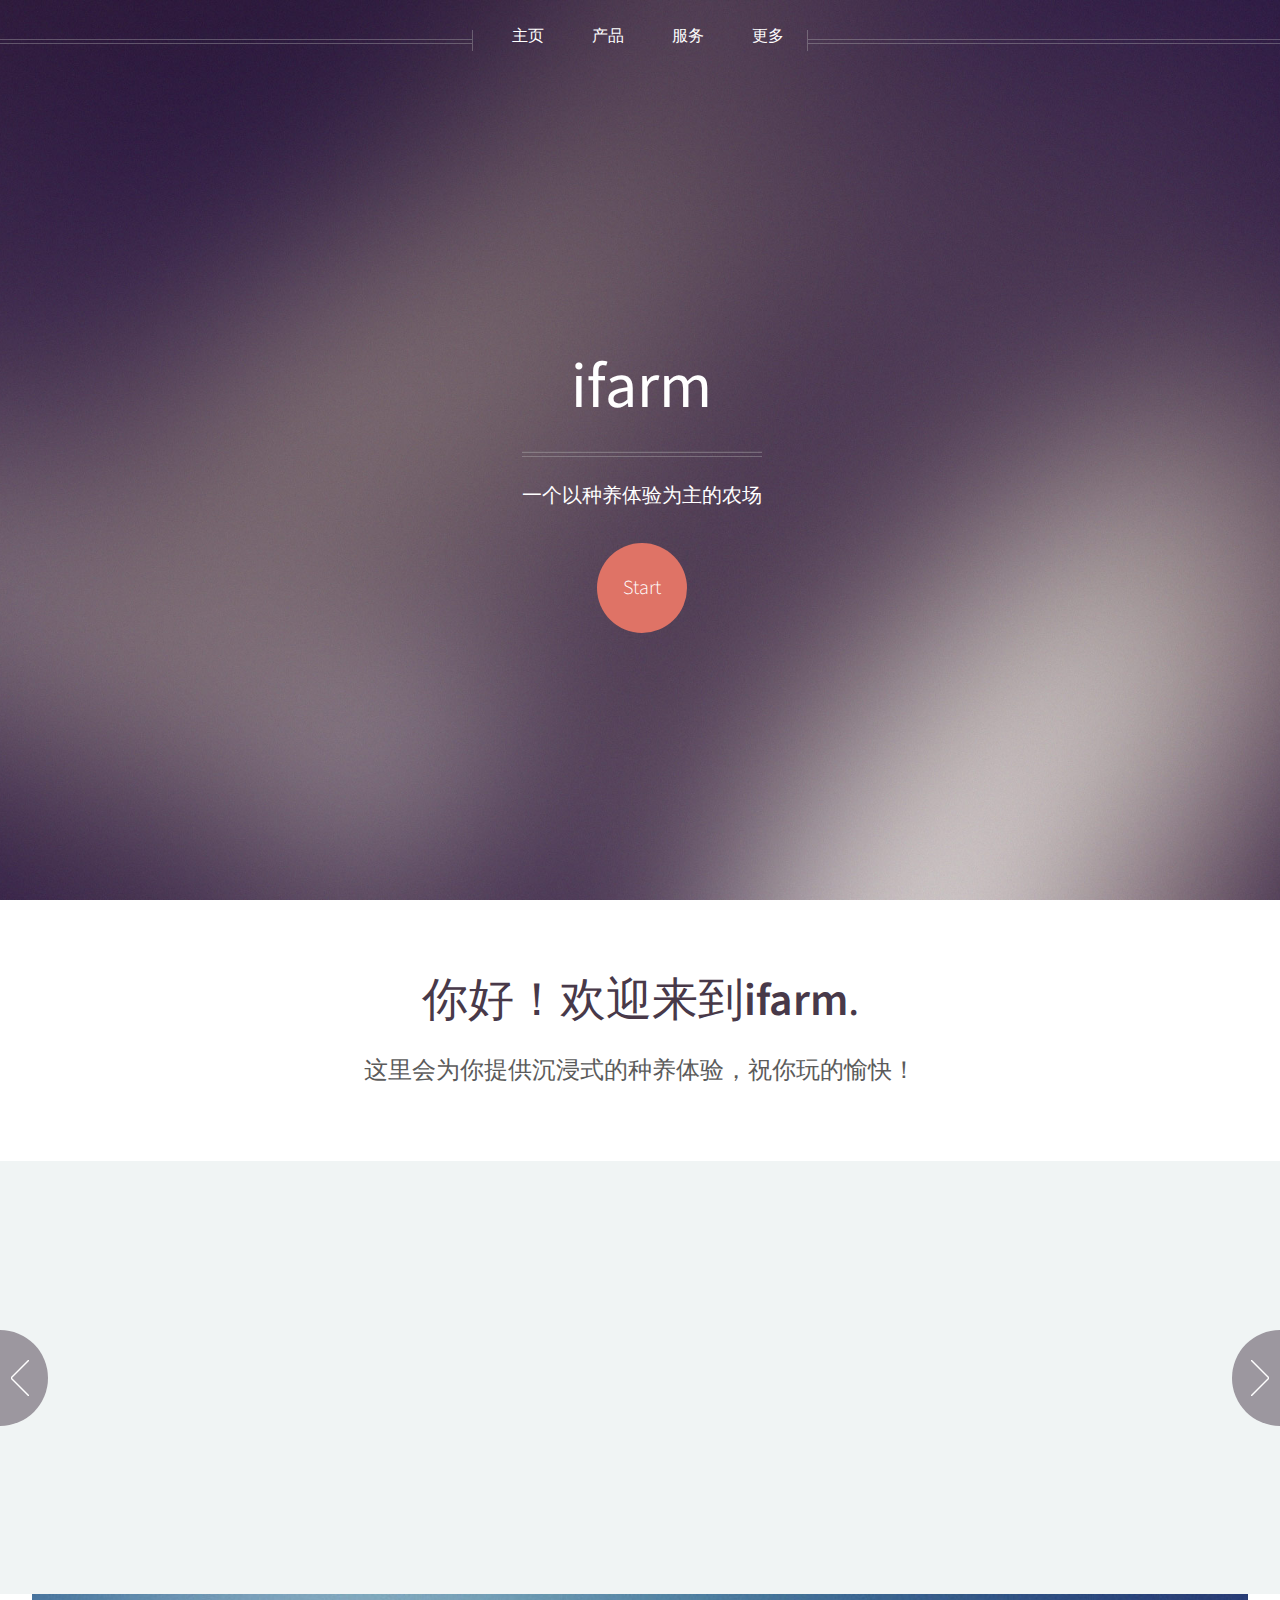
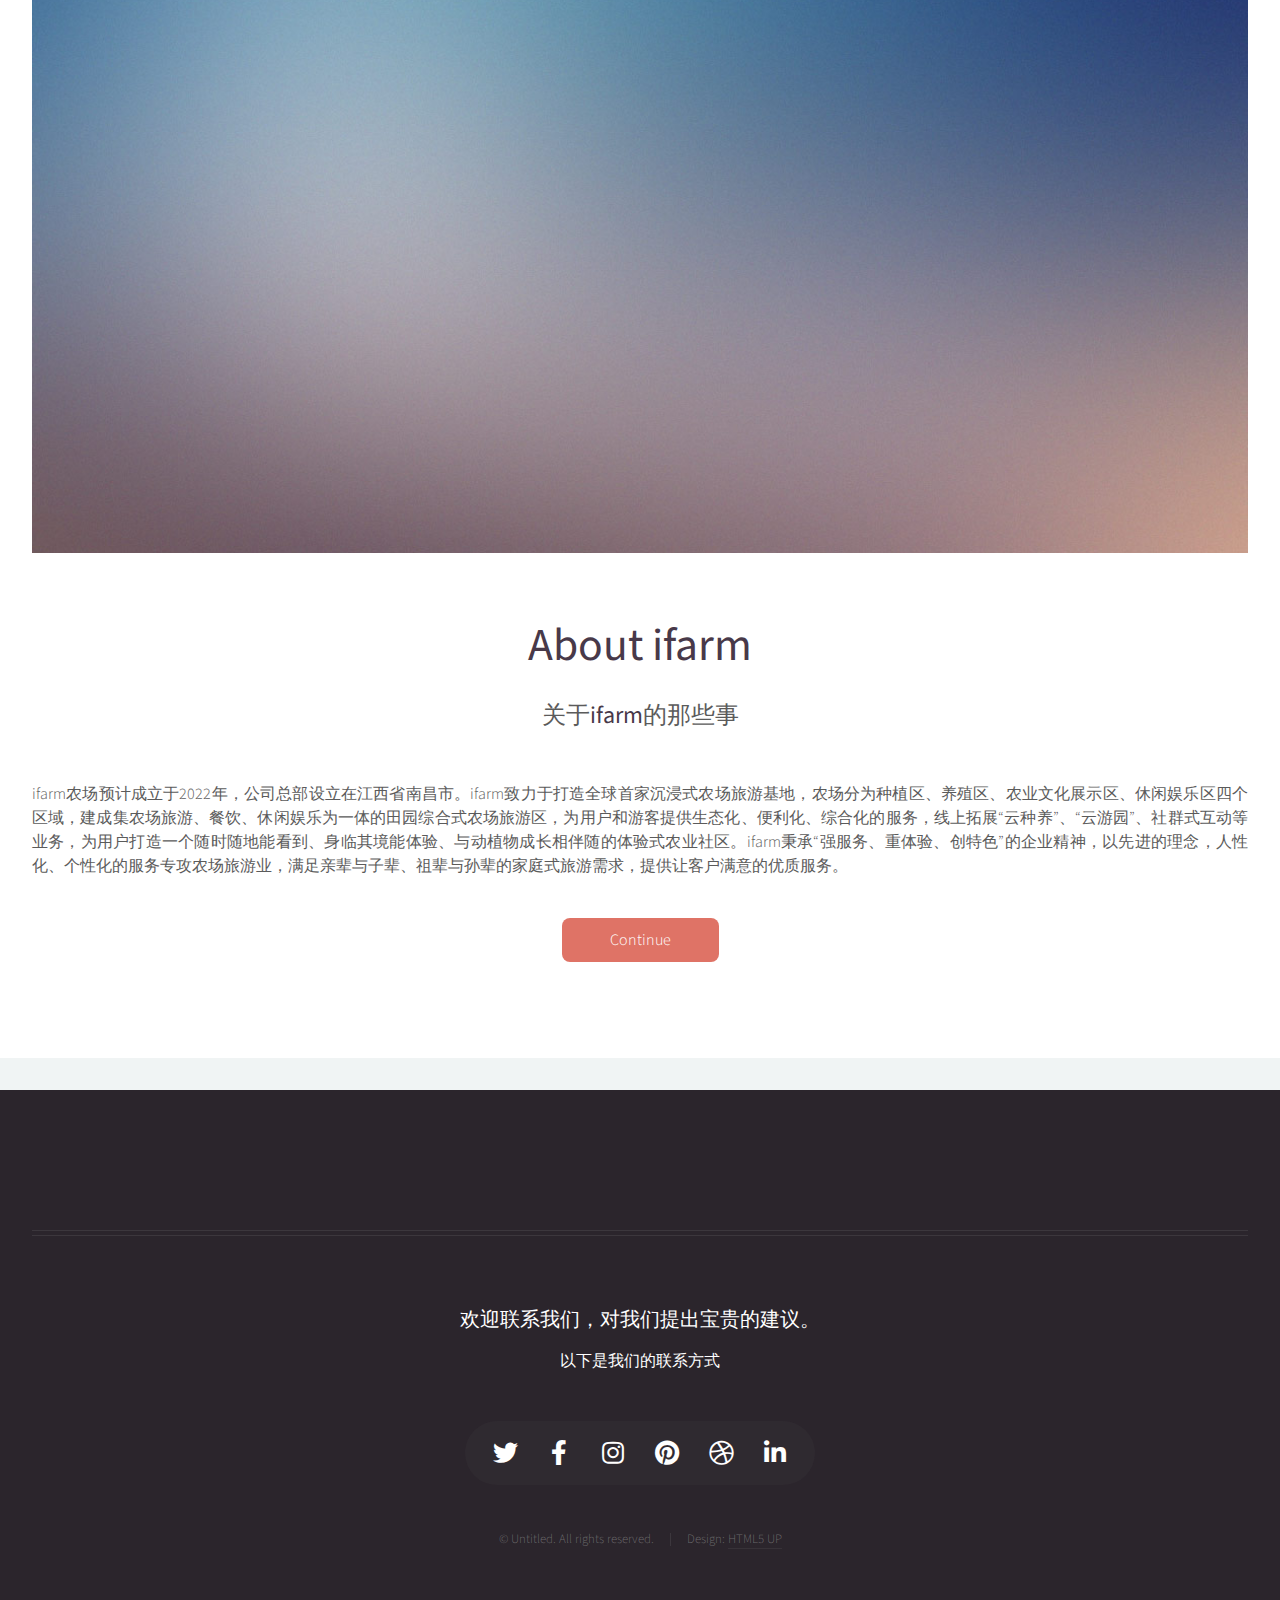
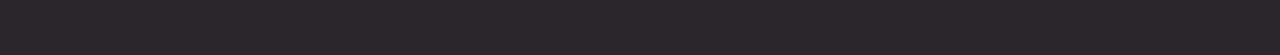
==== commit 0924603f: "test" ====
--- a/index.html
+++ b/index.html
@@ -1,730 +1,228 @@
-<!DOCTYPE html>
-<html lang="en">
-
-<head>
-    <meta charset="utf-8">
-    <meta http-equiv="X-UA-Compatible" content="IE=edge">
-    <meta name="viewport" content="width=device-width, initial-scale=1">
-    <!-- The above 3 meta tags *must* come first in the head; any other head content must come *after* these tags -->
-    <meta name="description" content="">
-    <meta name="keywords" content="">
-    <title>Travelair Agency HTML Website Template</title>
-    <!-- Bootstrap -->
-    <link href="css/bootstrap.min.css" rel="stylesheet">
-    <!-- Google Fonts -->
-    <link href="https://fonts.googleapis.com/css?family=Merriweather+Sans:300,300i,400,400i,700,700i,800,800i" rel="stylesheet">
-    <!-- owl-carousel -->
-    <link href="css/owl.carousel.css" rel="stylesheet">
-    <link href="css/owl.theme.default.css" rel="stylesheet">
-    <!-- jquery ui  -->
-    <link rel="stylesheet" type="text/css" href="css/jquery-ui.css">
-    <!-- FontAwesome CSS -->
-    <link href="css/font-awesome.min.css" rel="stylesheet">
-    <!-- Style CSS -->
-    <link href="css/style.css" rel="stylesheet">
-    <!-- HTML5 shim and Respond.js for IE8 support of HTML5 elements and media queries -->
-    <!-- WARNING: Respond.js doesn't work if you view the page via file:// -->
-    <!--[if lt IE 9]>
-<script src="https://oss.maxcdn.com/html5shiv/3.7.3/html5shiv.min.js"></script>
-<script src="https://oss.maxcdn.com/respond/1.4.2/respond.min.js"></script>
-<![endif]-->
-</head>
-
-<body>
-    <div class="wrapper">
-        <!-- header-section-->
-        <div class="header-wrapper">
-            <div class="top-header">
-                <div class="container">
-                    <div class="row">
-                        <div class="col-xl-9 col-lg-7 col-md-8 d-none d-xl-block d-sm-block">
-                            <div class="top-header-content">
-                                <ul class="list-none">
-                                    <li><i class="fa fa-envelope top-header-icon"></i>info@travel.com</li>
-                                    <li><i class="fa fa-phone top-header-icon"></i>+180-123-4567</li>
-                                </ul>
-                            </div>
-                        </div>
-                        <div class="col-xl-2 col-lg-4 col-md-3 col-sm-6 col-8 d-none d-block d-sm-block">
-                            <div class="top-header-content">
-                                <div class="top-social"> <a href="#" class="btn-social-icon"><i class="fa fa-facebook"></i></a> <a href="#" class="btn-social-icon"><i class="fa fa-twitter"></i></a> <a href="#" class="btn-social-icon"><i class="fa fa-linkedin"></i></a> <a href="#" class="btn-social-icon"><i class="fa fa-google-plus"></i></a>
-                                    <a href="#" class="btn-social-icon"><i class="fa fa-instagram"></i></a>
-                                </div>
-                            </div>
-                        </div>
-                        <div class=" col-xl-1 col-lg-1 col-md-1 col-sm-1 col-4">
-                            <a href="#" class="search-icon" data-toggle="modal" data-target="#exampleModal">
-                           <i class="fa fa-search"></i></a>
-                        </div>
-                    </div>
-                </div>
-            </div>
-            <!-- header-section-->
-            <div class="header">
-                <div class="container">
-                    <div class="row">
-                        <div class="col-xl-3 col-lg-2 col-md-3 col-sm-3 col-12">
-                            <div class="logo"> <a href="index.html"><img src="./images/logo.png" alt=""> </a> </div>
-                        </div>
-                        <div class="col-xl-9 col-lg-10 col-md-9 col-sm-12 col-12">
-                            <!-- navigations-->
-                            <div class="navigation">
-                                <div id="navigation">
-                                    <ul>
-                                        <li class="active"><a href="index.html">Home</a></li>
-                                        
-                                        <li class="has-sub"><a href="#">Blog</a>
-                                            <ul>
-                                                <li><a href="blog-default.html">Blog Default</a></li>
-                                                <li><a href="blog-single.html">Blog Single</a></li>
-                                            </ul>
-                                        </li>
-                                       
-                                    </ul>
-                                </div>
-                            </div>
-                            <!-- /.navigations-->
-                        </div>
-                    </div>
-                </div>
-            </div>
-        </div>
-        <!-- /. header-section-->
-        <!-- slider -->
-        <div class="slider">
-            <div class="owl-carousel owl-one owl-theme">
-                <!-- item -->
-                <div class="item">
-                    <div class="slider-img">
-                        <img src="./images/slider_1.jpg" alt=""></div>
-                    <div class="container">
-                        <div class="row">
-                            <div class="col-xl-6 col-lg-6 col-md-12 col-sm-12 col-12">
-                                <div class="slider-captions">
-                                    <h1 class="slider-title">Get travel website template</h1>
-                                    <a href="#" class="btn btn-primary">Get Template</a>
-                                </div>
-                            </div>
-                        </div>
-                    </div>
-                </div>
-                <!-- /.item -->
-                <!-- item -->
-                <div class="item">
-                    <div class="slider-img"><img src="./images/slider_2.jpg" alt=""></div>
-                    <div class="container">
-                        <div class="row">
-                            <div class="col-xl-6 col-lg-6 col-md-12 col-sm-12 col-12">
-                                <div class="slider-captions">
-                                    <h1 class="slider-title">Travel air agency Website template</h1>
-                                    <a href="#" class="btn btn-primary">Download Template</a>
-                                </div>
-                            </div>
-                        </div>
-                    </div>
-                </div>
-                <!-- /.item -->
-                <!-- item -->
-                <div class="item">
-                    <div class="slider-img"><img src="./images/slider_3.jpg" alt=""></div>
-                    <div class="container">
-                        <div class="row">
-                            <div class="col-xl-6 col-lg-6 col-md-12 col-sm-12 col-12">
-                                <div class="slider-captions">
-                                    <h1 class="slider-title">Get tourism website template</h1>
-                                    <a href="#" class="btn btn-primary">View Packages</a>
-                                </div>
-                            </div>
-                        </div>
-                    </div>
-                </div>
-                <!-- /.item -->
-            </div>
-        </div>
-        <!-- /.slider -->
-        <!-- enguiry-form -->
-        <div class="bg-default enquiry-form ">
-            <div class="container">
-                <div class="row">
-                    <div class="col-xl-12 col-lg-12 col-md-12 col-sm-12 col-12 ">
-                        <!-- form -->
-                        <form>
-                            <div class="row">
-                                <div class="col-xl-3 col-lg-4 col-md-6 col-sm-3 col-12">
-                                    <div class="form-group">
-                                        <label class="control-label sr-only" for="select"></label>
-                                        <div class="select">
-                                            <select id="select" name="city" class="form-control">
-                                                <option value="">Where you want to go</option>
-                                                <option value="">Singapore</option>
-                                                <option value="">Thailand</option>
-                                                <option value="">Vietnam</option>
-                                            </select>
-                                        </div>
-                                    </div>
-                                </div>
-                                <div class="col-xl-3 col-lg-4 col-md-6 col-sm-3 col-12">
-                                    <div class="form-group">
-                                        <label class="control-label sr-only" for="datepicker"></label>
-                                        <div class="input-group">
-                                            <input id="datepicker" name="datepicker" type="text" placeholder="Date" class="form-control" required>
-                                            <span class="input-group-addon"><i class="fa fa-calendar"></i></span>
-                                        </div>
-                                    </div>
-                                </div>
-                                <div class="col-xl-3 col-lg-4 col-md-6 col-sm-3 col-12">
-                                    <div class="form-group">
-                                        <label class="control-label sr-only" for="select"></label>
-                                        <div class="select">
-                                            <select id="select" name="select" class="form-control">
-                                                <option value="">Number of Peoples</option>
-                                                <option value="">6</option>
-                                                <option value="">10</option>
-                                                <option value="">25</option>
-                                            </select>
-                                        </div>
-                                    </div>
-                                </div>
-                                <div class="col-xl-3 col-lg-12 col-md-6 col-sm-3 col-12">
-                                    <button type="submit" name="singlebutton" class="btn btn-primary btn-lg">Enquiry Now</button>
-                                </div>
-                            </div>
-                        </form>
-                        <!-- /.form -->
-                    </div>
-                </div>
-            </div>
-        </div>
-        <!-- /.enguiry-form -->
-        <!-- tour-service -->
-        <div class="space-medium">
-            <div class="container">
-                <!-- tour-1 -->
-                <div class="row ">
-                    <div class="col-xl-4 col-lg-4 offset-md-1 col-md-4 col-sm-12 col-12 mb40">
-                        <div class="tour-img">
-                            <a href="#" class="imghover"> <img src="./images/tour_img_1.jpg" alt="" class="img-fluid"></a>
-                        </div>
-                    </div>
-                    <div class="col-xl-5 col-lg-5 offset-md-1 col-md-5 col-sm-12 col-12 mb40">
-                        <div class="tour-block">
-                            <div class="tour-content">
-                                <h2 class="mb30"><a href="#" class="title">International Tour</a></h2>
-                                <p class="mb30">Vestibulum nec mauris interdum facilisis nequeet convallis odioses praesentet lacinia orciulla dolorerat ullamcorper sitamet meuesered egestas venenatis enimusce sed ipsum seddolor.</p>
-                                <a href="#" class="btn-link">Go For International Tour<i class="fa fa-angle-right"></i></a>
-                            </div>
-                        </div>
-                    </div>
-                </div>
-                <!-- /.tour-1 -->
-                <!-- tour-2 -->
-                <div class="row">
-                    <div class="col-xl-5 col-lg-5 offset-md-1 col-md-5 col-sm-12 col-12 mb40">
-                        <div class="tour-block">
-                            <div class="tour-content">
-                                <h2 class="mb30"><a href="#" class="title">Adventure Tour</a></h2>
-                                <p class="mb30">Donec porttitor lorem utdiam iaculis euismod congue eroset lectus consectetur fermen uspendissolutpat risus utarcu dapibusat conquat quam sodenean pretium a metus euauctor.</p>
-                                <a href="#" class="btn-link">Go For Adventure Tour<i class="fa fa-angle-right"></i></a>
-                            </div>
-                        </div>
-                    </div>
-                    <div class="col-xl-4 col-lg-4 offset-md-1 col-md-4 col-sm-12 col-12 mb40">
-                        <div class="tour-img">
-                            <a href="#" class="imghover"> <img src="./images/tour_img_2.jpg" alt="" class="img-fluid"></a>
-                        </div>
-                    </div>
-                </div>
-                <!-- /.tour-2 -->
-                <!-- tour-3 -->
-                <div class="row">
-                    <div class="col-xl-4 col-lg-4 offset-md-1 col-md-4 col-sm-12 col-12 mb20">
-                        <div class="tour-img">
-                            <a href="#" class="imghover"> <img src="./images/tour_img_3.jpg" alt="" class="img-fluid"></a>
-                        </div>
-                    </div>
-                    <div class="col-xl-5 col-lg-5 offset-md-1 col-md-5 col-sm-12 col-12 mb20">
-                        <div class="tour-block">
-                            <div class="tour-content">
-                                <h2 class="mb30"><a href="#" class="title">Domestic Tour</a></h2>
-                                <p class="mb30">Proin in urna hendrerit tortor dignissim auctor vitae etnibstibulum venenatis lectus urnaut sodales nibh sagittis eestibulum ante ipsum primisin faucibusorci luctus etultrices posuere cubilia.</p>
-                                <a href="#" class="btn-link">Go For Domestic Tour<i class="fa fa-angle-right"></i></a>
-                            </div>
-                        </div>
-                    </div>
-                </div>
-                <!-- /.tour-3 -->
-            </div>
-        </div>
-        <!-- /.tour-service -->
-        <!-- destination-section -->
-        <div class="space-medium">
-            <div class="container-fluid">
-                <div class="row">
-                    <!-- section-title -->
-                    <div class="col-xl-12 col-lg-12 col-md-12 col-sm-12 col-12 ">
-                        <div class="section-title">
-                            <h2>Top Destinations</h2>
-                        </div>
-                    </div>
-                    <!-- /.section-title -->
-                </div>
-                <div class="row">
-                    <div class="col-xl-3 col-lg-3 col-md-6 col-sm-6 col-12 nopl nopr">
-                        <!-- destination-section -->
-                        <div class="destination-block">
-                            <div class="desti-img">
-                                <img src="./images/destination_1.jpg" alt="">
-                                <a href="#" class="desti-title">Singapore</a>
-                                <div class="overlay">
-                                </div>
-                                <div class="text">
-                                    <h3 class="mb20 text-white">Singapore</h3>
-                                    <ul class="angle list-none">
-                                        <li>4 Nights / 3 days</li>
-                                        <li>3 Star hotel</li>
-                                        <li>Breakfast and Dinner</li>
-                                    </ul>
-                                    <p class="price">$1599</p>
-                                    <a href="#" class="btn-link">Go for Singapore <i class="fa fa-angle-right"></i></a></div>
-                            </div>
-                        </div>
-                        <!-- /.destination-section -->
-                    </div>
-                    <div class="col-xl-3 col-lg-3 col-md-6 col-sm-6 col-12 nopl nopr">
-                        <!-- destination-section -->
-                        <div class="destination-block">
-                            <div class="desti-img">
-                                <img src="./images/destination_2.jpg" alt="">
-                                <a href="#" class="desti-title">Thailand</a>
-                                <div class="overlay">
-                                </div>
-                                <div class="text">
-                                    <h3 class="mb20 text-white">Thailand</h3>
-                                    <ul class="angle list-none">
-                                        <li>5 Nights / 4 days</li>
-                                        <li>3 Star hotel</li>
-                                        <li>Breakfast and Dinner</li>
-                                    </ul>
-                                    <p class="price">$2599</p>
-                                    <a href="#" class="btn-link">Go for Thailand <i class="fa fa-angle-right"></i></a></div>
-                            </div>
-                        </div>
-                        <!-- /.destination-section -->
-                    </div>
-                    <div class="col-xl-3 col-lg-3 col-md-6 col-sm-6 col-12 nopr nopl">
-                        <!-- destination-section -->
-                        <div class="destination-block">
-                            <div class="desti-img">
-                                <img src="./images/destination_3.jpg" alt="">
-                                <a href="#" class="desti-title">Vietnam</a>
-                                <div class="overlay">
-                                </div>
-                                <div class="text">
-                                    <h3 class="mb20 text-white">Vietnam</h3>
-                                    <ul class="angle list-none">
-                                        <li>6 Nights / 5 days</li>
-                                        <li>3 Star hotel</li>
-                                        <li>Breakfast and Dinner</li>
-                                    </ul>
-                                    <p class="price">$4599</p>
-                                    <a href="#" class="btn-link">Go for Vietnam <i class="fa fa-angle-right"></i></a></div>
-                            </div>
-                        </div>
-                        <!-- /.destination-section -->
-                    </div>
-                    <!-- destination-section -->
-                    <div class="col-xl-3 col-lg-3 col-md-6 col-sm-6 col-12 nopr nopl">
-                        <div class="destination-block">
-                            <div class="desti-img">
-                                <img src="./images/destination_4.jpg" alt="">
-                                <a href="#" class="desti-title">Melbourne</a>
-                                <div class="overlay">
-                                </div>
-                                <div class="text">
-                                    <h3 class="mb20 text-white">Melbourne</h3>
-                                   
-                                        <ul class="angle list-none">
-                                        <li>4 Nights / 3 days</li>
-                                        <li>3 Star hotel</li>
-                                        <li>Breakfast and Dinner</li>
-                                    </ul>
-                                    <p class="price">$2599</p>
-                                    <a href="#" class="btn-link">Go for Melbourne <i class="fa fa-angle-right"></i></a></div>
-                            </div>
-                        </div>
-                    </div>
-                    <!-- /.destination-section -->
-                </div>
-            </div>
-        </div>
-        <!-- /.destination-section -->
-        <!-- about-section -->
-        <div class="space-medium">
-            <div class="container">
-                <!-- about-head -->
-                <div class="row">
-                    <div class="col-xl-3 col-lg-3 col-md-12 col-sm-12 col-12 mb60">
-                        <div class="">
-                            <h2>We are <br> Travel Agency</h2>
-                        </div>
-                    </div>
-                    <div class="col-xl-8 col-lg-8 offset-md-1 col-md-8 col-sm-12 col-12 mb60">
-                        <div class="">
-                            <p class="lead">Pellentesque luctus felis non nibh masus consectetuis sed nisl eniull lentesque euismod eronon ntesque tortor molestie egurabitur lorem ien elementumelitac eleifue nisl fringilla nisia tris.</p>
-                        </div>
-                    </div>
-                </div>
-                <!-- /.about-head -->
-                <div class="row">
-                    <!-- feature-section -->
-                    <div class="col-xl-6 col-lg-6 col-md-6 col-sm-12 col-12 ">
-                        <div class="well-block">
-                            <!-- feature-left -->
-                            <div class="feature-left">
-                                <div class="feature-icon"><img src="./images/calendar.png" alt=""></div>
-                                <div class="feature-content">
-                                    <h4>Everything’s on Schedule</h4>
-                                    <p>Cras porttitor tortor erateget accumsan is feltumsit.</p>
-                                </div>
-                            </div>
-                            <!-- /.feature-left -->
-                            <!-- feature-left -->
-                            <div class="feature-left">
-                                <div class="feature-icon"><img src="./images/adventure.png" alt=""></div>
-                                <div class="feature-content">
-                                    <h4>Destination Variety</h4>
-                                    <p>Pellentesque imperdiet esmpus finibusse euismunc.</p>
-                                </div>
-                            </div>
-                            <!-- /.feature-left -->
-                            <!-- feature-left -->
-                            <div class="feature-left">
-                                <div class="feature-icon"><img src="./images/hotel.png" alt=""></div>
-                                <div class="feature-content">
-                                    <h4>Comfortable Housing</h4>
-                                    <p>Vestiulum sodales tempudin one erlctus iedate. </p>
-                                </div>
-                            </div>
-                            <!-- /.feature-left -->
-                        </div>
-                    </div>
-                    <!-- /.feature-section -->
-                    <div class="col-xl-6 col-lg-6 col-md-6 col-sm-12 col-12 ">
-                        <div class="well-block">
-                            <div class="counter-block">
-                                <h1 class="counter-numbers">689+</h1>
-                                <div class="counter-content">
-                                    <h4>Tours</h4>
-                                    <p>Cras porttitor tortor erateget taccumsan.</p>
-                                </div>
-                            </div>
-                            <div class="counter-block">
-                                <h1 class="counter-numbers">320+</h1>
-                                <div class="counter-content">
-                                    <h4>Destinations</h4>
-                                    <p>Pellentesque luctus felisnon nib its consecteuis.</p>
-                                </div>
-                            </div>
-                            <div class="counter-block">
-                                <h1 class="counter-numbers">60+</h1>
-                                <div class="counter-content">
-                                    <h4>Countries</h4>
-                                    <p>Sed gravida eleequenec fringilla dolonteger.</p>
-                                </div>
-                            </div>
-                        </div>
-                    </div>
-                </div>
-            </div>
-        </div>
-        <!-- /.about-section -->
-        <!-- service-section -->
-        <div class="space-medium service-wrapper" style="">
-            <div class="container">
-                <!-- service-head -->
-                <div class="row">
-                    <div class="col-xl-3 col-lg-3 col-md-12 col-sm-12 col-12 mb60">
-                        <div class="">
-                            <h2>Our Services</h2>
-                        </div>
-                    </div>
-                    <div class="col-xl-8 col-lg-8 offset-md-1 col-md-8 col-sm-12 col-12 mb60">
-                        <div class="">
-                            <p class="lead">Suctus felis non nibh maximus consectetuis sed nisl eniullase pellentesque euismod eronon ntesque tortor molestieege.</p>
-                        </div>
-                    </div>
-                </div>
-                <!-- /.service-head -->
-                <div class="row">
-                    <!-- service-block -->
-                    <div class="col-xl-4 col-lg-4 col-md-6 col-sm-12 col-12 nopr">
-                        <div class="service-block border-bottom border-right">
-                            <div class="service-img"><img src="./images/hotel_1.png" alt=""></div>
-                            <div class="service-content">
-                                <h3 class="service-title">Hotel Reservation</h3></div>
-                        </div>
-                    </div>
-                    <!-- /.service-block -->
-                    <!-- service-block -->
-                    <div class="col-xl-4 col-lg-4 col-md-6 col-sm-12 col-12 nopl nopr">
-                        <div class="service-block border-bottom border-right">
-                            <div class="service-img"><img src="./images/disability.png" alt=""></div>
-                            <div class="service-content">
-                                <h3 class="service-title">Staff Transportation Services </h3></div>
-                        </div>
-                    </div>
-                    <!-- /.service-block -->
-                    <!-- service-block -->
-                    <div class="col-xl-4 col-lg-4 col-md-6 col-sm-12 col-12 nopl">
-                        <div class="service-block border-bottom">
-                            <div class="service-img"><img src="./images/airplane.png" alt=""></div>
-                            <div class="service-content">
-                                <h3 class="service-title">Air Ticketing Services</h3></div>
-                        </div>
-                    </div>
-                    <!-- /.service-block -->
-                    <!-- service-block -->
-                    <div class="col-xl-4 col-lg-4 col-md-6 col-sm-12 col-12 nopr">
-                        <div class="service-block border-right">
-                            <div class="service-img"><img src="./images/passport.png" alt=""></div>
-                            <div class="service-content">
-                                <h3 class="service-title">Passport and Visa Assistance </h3></div>
-                        </div>
-                    </div>
-                    <!-- /.service-block -->
-                    <!-- service-block -->
-                    <div class="col-xl-4 col-lg-4 col-md-6 col-sm-12 col-12 nopl nopr">
-                        <div class="service-block  border-right">
-                            <div class="service-img"><img src="./images/car_wash.png" alt=""></div>
-                            <div class="service-content">
-                                <h3 class="service-title">Car Rental Services </h3></div>
-                        </div>
-                    </div>
-                    <!-- /.service-block -->
-                    <!-- service-block -->
-                    <div class="col-xl-4 col-lg-4 col-md-6 col-sm-12 col-12 nopl">
-                        <div class="service-block service-right-border service-bottom-border">
-                            <div class="service-img"><img src="./images/car.png" alt=""></div>
-                            <div class="service-content">
-                                <h3 class="service-title">Car on Call</h3></div>
-                        </div>
-                    </div>
-                    <!-- /.service-block -->
-                </div>
-            </div>
-        </div>
-        <!-- /.service-section -->
-        <!-- testimonial-section -->
-        <div class="space-medium bg-light">
-            <div class="container">
-                <div class="row">
-                    <!-- testimonial-head -->
-                    <div class="col-xl-4 col-lg-4 col-md-12 col-sm-12 col-12 mb60">
-                        <div class="testimonial-head">
-                            <div class="quote-icon">
-                                <img src="./images/left_quote.png" alt="">
-                            </div>
-                            <h2 class="mb40">What Our Customers Say About Our Tours</h2>
-                            <a href="#" class="btn-link">Read All Reviews <i class="fa fa-angle-right"></i></a>
-                        </div>
-                    </div>
-                    <!-- /.testimonial-head -->
-                    <div class="col-xl-6 col-lg-6 offset-md-1 col-md-6 col-sm-12 col-12 mb60">
-                        <div class="testimonial-carousel">
-                            <div class="owl-carousel owl-theme testimonial-owl">
-                                <!-- testimonial-item -->
-                                <div class="item">
-                                    <div class="testimonial-block">
-                                        <div class="testimonial-content">
-                                            <p class="testimonial-text">“Nam aclorem atsem vulputate euismodulla nonlacinia augueauriset venenatis maurised consequat quis exa plarliquam”</p>
-                                            <span class="testi-meta"><strong>- Sarah Arnold</strong> (Our Tourist)</span>
-                                            <div class="testi-arrow"></div>
-                                        </div>
-                                        <div class="testi-img">
-                                            <img src="./images/testi_img_1.jpg" alt="" class="rounded-circle">
-                                        </div>
-                                    </div>
-                                </div>
-                                <!-- /.testimonial-item -->
-                                <!-- testimonial-item -->
-                                <div class="item">
-                                    <div class="testimonial-block">
-                                        <div class="testimonial-content">
-                                            <p class="testimonial-text">“Proin dictum justo at finibus consectetur Proin odio odio molestie qui commodo sit amet euismod dictum ligula”</p>
-                                            <span class="testi-meta"><strong>- Maria Young</strong> (Our Tourist)</span>
-                                            <div class="testi-arrow"></div>
-                                        </div>
-                                        <div class="testi-img">
-                                            <img src="./images/testi_img_2.jpg" alt="" class="rounded-circle">
-                                        </div>
-                                    </div>
-                                </div>
-                                <!-- /.testimonial-item -->
-                                <!-- testimonial-item -->
-                                <div class="item">
-                                    <div class="testimonial-block">
-                                        <div class="testimonial-content">
-                                            <p class="testimonial-text">“Crasin leo arcuiquamnec elementum erossed tincidunt dolroin tristiquecongue Inaex pharetra euismod duieget”</p>
-                                            <span class="testi-meta"><strong>- Helena Lehoux</strong> (Our Tourist)</span>
-                                            <div class="testi-arrow"></div>
-                                        </div>
-                                        <div class="testi-img">
-                                            <img src="./images/testi_img_3.jpg" alt="" class="rounded-circle">
-                                        </div>
-                                    </div>
-                                </div>
-                                <!-- /.testimonial-item -->
-                            </div>
-                        </div>
-                    </div>
-                </div>
-            </div>
-        </div>
-        <!-- testimonial-section -->
-        <!-- /.client-section -->
-        <div class="space-small">
-            <div class="container">
-                <div class="row">
-                    <!-- client-logo -->
-                    <div class="col-xl-2 col-lg-2 col-md-2 col-sm-6 col-6">
-                        <div class="client-logo">
-                            <a href="#"><img src="./images/dummy_logo_1.png" alt=""></a>
-                        </div>
-                    </div>
-                    <!-- /.client-logo -->
-                    <!-- client-logo -->
-                    <div class="col-xl-2 col-lg-2 col-md-2 col-sm-6 col-6">
-                        <div class="client-logo">
-                            <a href="#"> <img src="./images/dummy_logo_2.png" alt=""></a>
-                        </div>
-                    </div>
-                    <!-- /.client-logo -->
-                    <!-- client-logo -->
-                    <div class="col-xl-2 col-lg-2 col-md-2 col-sm-6 col-6">
-                        <div class="client-logo">
-                            <a href="#">  <img src="./images/dummy_logo_3.png" alt=""></a>
-                        </div>
-                    </div>
-                    <!-- /.client-logo -->
-                    <!-- client-logo -->
-                    <div class="col-xl-2 col-lg-2 col-md-2 col-sm-6 col-6">
-                        <div class="client-logo">
-                            <a href="#"><img src="./images/dummy_logo_4.png" alt=""></a>
-                        </div>
-                    </div>
-                    <!-- /.client-logo -->
-                    <!-- client-logo -->
-                    <div class="col-xl-2 col-lg-2 col-md-2 col-sm-6 col-6">
-                        <div class="client-logo">
-                            <a href="#"> <img src="./images/dummy_logo_2.png" alt=""></a>
-                        </div>
-                    </div>
-                    <!-- /.client-logo -->
-                    <!-- client-logo -->
-                    <div class="col-xl-2 col-lg-2 col-md-2 col-sm-6 col-6">
-                        <div class="client-logo">
-                            <a href="#">  <img src="./images/dummy_logo_1.png" alt=""></a>
-                        </div>
-                    </div>
-                    <!-- /.client-logo -->
-                </div>
-            </div>
-        </div>
-        <!-- /.client-section -->
-        <!-- footer -->
-        <div class="footer">
-            <div class="container">
-                <div class="row ">
-                    <!-- footer-logo -->
-                    <div class="col-xl-3 col-lg-3 col-md-3 col-sm-6 col-12 ">
-                        <div class="ft-img"><img src="./images/ft_logo.png" alt=""></div>
-                    </div>
-                    <!-- /.footer-logo -->
-                    <!-- footer-links -->
-                    <div class="col-xl-3 col-lg-3 col-md-3 col-sm-3 col-12 ">
-                        <div class="footer-widget ">
-                            <h3 class="footer-title ">Quick Links</h3>
-                            <ul class="angle list-none">
-                                <li><a href="# ">Home</a></li>
-                                <li><a href="# ">Tour</a></li>
-                                <li><a href="# ">Blog</a></li>
-                                <li><a href="# ">Customer Reviews</a></li>
-                                <li><a href="# ">Contact</a></li>
-                            </ul>
-                        </div>
-                    </div>
-                    <!-- /.footer-links -->
-                    <!-- footer-tours -->
-                    <div class="col-xl-3 col-lg-3 col-md-3 col-sm-3 col-12 ">
-                        <div class="footer-widget ">
-                            <h3 class="footer-title ">Tour Packages</h3>
-                            <ul class="angle list-none">
-                                <li><a href="# ">International Tour</a>
-                                    <li><a href="# ">Domestic Tour</a></li>
-                                    <li><a href="# ">Adventure Tour</a></li>
-                                    <li><a href="# ">Business Tour</a></li>
-                            </ul>
-                        </div>
-                    </div>
-                    <!-- /.footer-Tours -->
-                    <!-- footer-post -->
-                    <div class="col-xl-3 col-lg-3 col-md-3 col-sm-12 col-12 ">
-                        <div class="footer-widget">
-                            <h3 class="footer-title">Contact Info</h3>
-                            <div class="ft-contact-info"> <span class="ft-contact-icon"><i class="fa fa-map-marker"></i></span> <span class="ft-contact-text">3927 Birch StreetEl Paso, TX 79930 </span></div>
-                            <div class="ft-contact-info"> <span class="ft-contact-icon"><i class="fa fa-phone "></i></span> <span class="ft-contact-text">+180-123-4567</span></div>
-                            <div class="ft-contact-info"> <span class="ft-contact-icon"><i class="fa fa-envelope "></i></span> <span class="ft-contact-text">info@travel.com</span></div>
-                            <div class="social-icon "> <a href="# " class="btn-social-icon "><i class="fa fa-facebook "></i></a> <a href="# " class="btn-social-icon "><i class="fa fa-twitter "></i></a> <a href="# " class="btn-social-icon "><i class="fa fa-linkedin "></i></a> <a href="# " class="btn-social-icon "><i class="fa fa-google-plus "></i></a> </div>
-                        </div>
-                    </div>
-                    <!-- /.footer-post -->
-                </div>
-                <!-- tiny-footer -->
-            </div>
-            <div class="tiny-footer ">
-                <div class="container ">
-                    <div class="row ">
-                        <div class="col-xl-12 col-lg-12 col-md-12 col-sm-12 col-12 text-center ">
-                            <p>Copyright © All Rights Reserved 2020 Template Design & Development by <a href="https://easetemplate.com/ " target="_blank " class="copyrightlink ">EaseTemplate</a></p>
-                        </div>
-                    </div>
-                    <!-- /. tiny-footer -->
-                </div>
-            </div>
-        </div>
-        <!-- /.footer -->
-        <!-- Modal -->
-        <div class="modal fade" id="exampleModal" tabindex="-1" role="dialog" aria-labelledby="exampleModalLabel" aria-hidden="true">
-            <div class="modal-dialog" role="document">
-                <div class="modal-content">
-                    <div class="modal-body">
-                        <form>
-                            <div class="search-form">
-                                <input type="text" class="form-control" placeholder="Find here">
-                                <button type="button" class="btn btn-primary btn-sm" data-dismiss="modal" aria-label="Close">
-                                    <span aria-hidden="true">close</span>
-                                </button>
-                            </div>
-                        </form>
-                    </div>
-                </div>
-            </div>
-        </div>
-        <!-- /.Modal -->
-        <a href="javascript:" id="return-to-top"><i class="fa fa-angle-up"></i></a>
-        <!-- jQuery (necessary for Bootstrap's JavaScript plugins) -->
-        <script src="js/jquery.min.js"></script>
-        <!-- Include all compiled plugins (below), or include individual files as needed -->
-        <script src="js/bootstrap.min.js"></script>
-        <script src="js/menumaker.js"></script>
-        <script src="js/jquery.sticky.js"></script>
-        <script src="js/sticky-header.js"></script>
-        <script src="js/owl.carousel.min.js"></script>
-        <script src="js/multiple-carousel.js"></script>
-        <script src="js/jquery-ui.js"></script>
-        <script src="js/date.js"></script>
-        <script src="js/return-to-top.js"></script>
-    </div>
-</body>
-
+<!DOCTYPE HTML>
+<!--
+	Helios by HTML5 UP
+	html5up.net | @ajlkn
+	Free for personal and commercial use under the CCA 3.0 license (html5up.net/license)
+-->
+<html>
+	<head>
+		<title>ifarm</title>
+		<meta charset="utf-8" />
+		<meta name="viewport" content="width=device-width, initial-scale=1, user-scalable=no" />
+		<link rel="stylesheet" href="assets/css/main.css" />
+		<noscript><link rel="stylesheet" href="assets/css/noscript.css" /></noscript>
+	</head>
+	<body class="homepage is-preload">
+		<div id="page-wrapper">
+
+			<!-- Header -->
+				<div id="header">
+
+					<!-- Inner -->
+						<div class="inner">
+							<header>
+								<h1><a href="index.html" id="logo">ifarm</a></h1>
+								<hr />
+								<p>一个以种养体验为主的农场</p>
+							</header>
+							<footer>
+								<a href="#banner" class="button circled scrolly">Start</a>
+							</footer>
+						</div>
+
+					<!-- Nav -->
+						<nav id="nav">
+							<ul>
+								<li><a href="index.html">主页</a></li>
+								<li>
+									<a href="left-sidebar.html">产品</a>
+									<ul>
+										<li><a href="left-sidebar.html#huahui">花卉</a></li>
+										<li><a href="left-sidebar.html#dongwu">动物</a></li>
+										<li><a href="left-sidebar.html#guoshu">果蔬</a></li>
+									</ul>
+								</li>
+								<li>
+									<a href="right-sidebar.html">服务</a>
+									<ul>
+										<li><a href="right-sidebar.html#xianshangzhongyang">线上种养</a></li>
+										<li><a href="right-sidebar.html#zhibohudong">直播互动</a></li>
+										<li><a href="right-sidebar.html#shequntaolun">社群讨论</a></li>
+									</ul>
+								</li>
+								<li><a href="no-sidebar.html">更多</a></li>
+							</ul>
+						</nav>
+
+				</div>
+
+			<!-- Banner -->
+				<section id="banner">
+					<header>
+						<h2>你好！欢迎来到<strong>ifarm</strong>.</h2>
+						<p>
+							这里会为你提供沉浸式的种养体验，祝你玩的愉快！
+						</p>
+					</header>
+				</section>
+
+			<!-- Carousel -->
+				<section class="carousel">
+					<div class="reel">
+
+						<article>
+							<a href="#" class="image featured"><img src="images/pic01.jpg" alt="" /></a>
+							<header>
+								<h3>Pulvinar sagittis congue</h3>
+							</header>
+							<p>Commodo id natoque malesuada sollicitudin elit suscipit magna.</p>
+						</article>
+
+						<article>
+							<a href="#" class="image featured"><img src="images/pic02.jpg" alt="" /></a>
+							<header>
+								<h3>Fermentum sagittis proin</h3>
+							</header>
+							<p>Commodo id natoque malesuada sollicitudin elit suscipit magna.</p>
+						</article>
+
+						<article>
+							<a href="#" class="image featured"><img src="images/pic03.jpg" alt="" /></a>
+							<header>
+								<h3>Sed quis rhoncus placerat</h3>
+							</header>
+							<p>Commodo id natoque malesuada sollicitudin elit suscipit magna.</p>
+						</article>
+
+						<article>
+							<a href="#" class="image featured"><img src="images/pic04.jpg" alt="" /></a>
+							<header>
+								<h3>Ultrices urna sit lobortis</h3>
+							</header>
+							<p>Commodo id natoque malesuada sollicitudin elit suscipit magna.</p>
+						</article>
+
+						<article>
+							<a href="#" class="image featured"><img src="images/pic05.jpg" alt="" /></a>
+							<header>
+								<h3>Varius magnis sollicitudin</h3>
+							</header>
+							<p>Commodo id natoque malesuada sollicitudin elit suscipit magna.</p>
+						</article>
+
+						<article>
+							<a href="#" class="image featured"><img src="images/pic01.jpg" alt="" /></a>
+							<header>
+								<h3>Pulvinar sagittis congue</h3>
+							</header>
+							<p>Commodo id natoque malesuada sollicitudin elit suscipit magna.</p>
+						</article>
+
+						<article>
+							<a href="#" class="image featured"><img src="images/pic02.jpg" alt="" /></a>
+							<header>
+								<h3>Fermentum sagittis proin</h3>
+							</header>
+							<p>Commodo id natoque malesuada sollicitudin elit suscipit magna.</p>
+						</article>
+
+						<article>
+							<a href="#" class="image featured"><img src="images/pic03.jpg" alt="" /></a>
+							<header>
+								<h3>Sed quis rhoncus placerat</h3>
+							</header>
+							<p>Commodo id natoque malesuada sollicitudin elit suscipit magna.</p>
+						</article>
+
+						<article>
+							<a href="#" class="image featured"><img src="images/pic04.jpg" alt="" /></a>
+							<header>
+								<h3>Ultrices urna sit lobortis</h3>
+							</header>
+							<p>Commodo id natoque malesuada sollicitudin elit suscipit magna.</p>
+						</article>
+
+						<article>
+							<a href="#" class="image featured"><img src="images/pic05.jpg" alt="" /></a>
+							<header>
+								<h3>Varius magnis sollicitudin</h3>
+							</header>
+							<p>Commodo id natoque malesuada sollicitudin elit suscipit magna.</p>
+						</article>
+
+					</div>
+				</section>
+
+			<!-- Main -->
+				<div class="wrapper style2">
+
+					<article id="main" class="container special">
+						<a href="#" class="image featured"><img src="images/pic06.jpg" alt="" /></a>
+						<header>
+							<h2>About ifarm</h2>
+							<p>
+								关于<strong>ifarm</strong>的那些事
+							</p>
+						</header>
+						<p>
+							ifarm农场预计成立于2022年，公司总部设立在江西省南昌市。ifarm致力于打造全球首家沉浸式农场旅游基地，农场分为种植区、养殖区、农业文化展示区、休闲娱乐区四个区域，建成集农场旅游、餐饮、休闲娱乐为一体的田园综合式农场旅游区，为用户和游客提供生态化、便利化、综合化的服务，线上拓展“云种养”、“云游园”、社群式互动等业务，为用户打造一个随时随地能看到、身临其境能体验、与动植物成长相伴随的体验式农业社区。ifarm秉承“强服务、重体验、创特色”的企业精神，以先进的理念，人性化、个性化的服务专攻农场旅游业，满足亲辈与子辈、祖辈与孙辈的家庭式旅游需求，提供让客户满意的优质服务。
+						</p>
+						<footer>
+							<a href="#" class="button">Continue</a>
+						</footer>
+					</article>
+
+				</div>
+
+			<!-- Footer -->
+				<div id="footer">
+					<div class="container">
+						<div class="row">
+						</div>
+						<hr />
+						<div class="row">
+							<div class="col-12">
+
+								<!-- Contact -->
+									<section class="contact">
+										<header>
+											<h3>欢迎联系我们，对我们提出宝贵的建议。</h3>
+										</header>
+										<p>以下是我们的联系方式</p>
+										<ul class="icons">
+											<li><a href="#" class="icon brands fa-twitter"><span class="label">Twitter</span></a></li>
+											<li><a href="#" class="icon brands fa-facebook-f"><span class="label">Facebook</span></a></li>
+											<li><a href="#" class="icon brands fa-instagram"><span class="label">Instagram</span></a></li>
+											<li><a href="#" class="icon brands fa-pinterest"><span class="label">Pinterest</span></a></li>
+											<li><a href="#" class="icon brands fa-dribbble"><span class="label">Dribbble</span></a></li>
+											<li><a href="#" class="icon brands fa-linkedin-in"><span class="label">Linkedin</span></a></li>
+										</ul>
+									</section>
+
+								<!-- Copyright -->
+									<div class="copyright">
+										<ul class="menu">
+											<li>&copy; Untitled. All rights reserved.</li><li>Design: <a href="http://html5up.net">HTML5 UP</a></li>
+										</ul>
+									</div>
+
+							</div>
+
+						</div>
+					</div>
+				</div>
+
+		</div>
+
+		<!-- Scripts -->
+			<script src="assets/js/jquery.min.js"></script>
+			<script src="assets/js/jquery.dropotron.min.js"></script>
+			<script src="assets/js/jquery.scrolly.min.js"></script>
+			<script src="assets/js/jquery.scrollex.min.js"></script>
+			<script src="assets/js/browser.min.js"></script>
+			<script src="assets/js/breakpoints.min.js"></script>
+			<script src="assets/js/util.js"></script>
+			<script src="assets/js/main.js"></script>
+
+	</body>
 </html>--- a/assets/css/main.css
+++ b/assets/css/main.css
@@ -0,0 +1,3138 @@
+@import url("https://fonts.googleapis.com/css?family=Source+Sans+Pro:300,300italic,400,400italic,600");
+@import url("fontawesome-all.min.css");
+
+/*
+	Helios by HTML5 UP
+	html5up.net | @ajlkn
+	Free for personal and commercial use under the CCA 3.0 license (html5up.net/license)
+*/
+
+html, body, div, span, applet, object,
+iframe, h1, h2, h3, h4, h5, h6, p, blockquote,
+pre, a, abbr, acronym, address, big, cite,
+code, del, dfn, em, img, ins, kbd, q, s, samp,
+small, strike, strong, sub, sup, tt, var, b,
+u, i, center, dl, dt, dd, ol, ul, li, fieldset,
+form, label, legend, table, caption, tbody,
+tfoot, thead, tr, th, td, article, aside,
+canvas, details, embed, figure, figcaption,
+footer, header, hgroup, menu, nav, output, ruby,
+section, summary, time, mark, audio, video {
+	margin: 0;
+	padding: 0;
+	border: 0;
+	font-size: 100%;
+	font: inherit;
+	vertical-align: baseline;}
+
+article, aside, details, figcaption, figure,
+footer, header, hgroup, menu, nav, section {
+	display: block;}
+
+body {
+	line-height: 1;
+}
+
+ol, ul {
+	list-style: none;
+}
+
+blockquote, q {
+	quotes: none;
+}
+
+	blockquote:before, blockquote:after, q:before, q:after {
+		content: '';
+		content: none;
+	}
+
+table {
+	border-collapse: collapse;
+	border-spacing: 0;
+}
+
+body {
+	-webkit-text-size-adjust: none;
+}
+
+mark {
+	background-color: transparent;
+	color: inherit;
+}
+
+input::-moz-focus-inner {
+	border: 0;
+	padding: 0;
+}
+
+input, select, textarea {
+	-moz-appearance: none;
+	-webkit-appearance: none;
+	-ms-appearance: none;
+	appearance: none;
+}
+
+/* Basic */
+
+	html {
+		box-sizing: border-box;
+	}
+
+	*, *:before, *:after {
+		box-sizing: inherit;
+	}
+
+	body {
+		background: #f0f4f4;
+		color: #5b5b5b;
+		font-size: 15pt;
+		line-height: 1.85em;
+		font-family: 'Source Sans Pro', sans-serif;
+		font-weight: 300;
+	}
+
+		body.is-preload *, body.is-preload *:before, body.is-preload *:after {
+			-moz-animation: none !important;
+			-webkit-animation: none !important;
+			-ms-animation: none !important;
+			animation: none !important;
+			-moz-transition: none !important;
+			-webkit-transition: none !important;
+			-ms-transition: none !important;
+			transition: none !important;
+		}
+
+	input, textarea, select {
+		font-size: 15pt;
+		line-height: 1.85em;
+		font-family: 'Source Sans Pro', sans-serif;
+		font-weight: 300;
+	}
+
+	h1, h2, h3, h4, h5, h6 {
+		font-weight: 400;
+		color: #483949;
+		line-height: 1.25em;
+	}
+
+	h1 a, h2 a, h3 a, h4 a, h5 a, h6 a {
+		color: inherit;
+		text-decoration: none;
+		border-bottom-color: transparent;
+	}
+
+	h1 strong, h2 strong, h3 strong, h4 strong, h5 strong, h6 strong {
+		font-weight: 600;
+	}
+
+	h2 {
+		font-size: 2.85em;
+	}
+
+	h3 {
+		font-size: 1.25em;
+	}
+
+	h4 {
+		font-size: 1em;
+		margin: 0 0 0.25em 0;
+	}
+
+	strong, b {
+		font-weight: 400;
+		color: #483949;
+	}
+
+	em, i {
+		font-style: italic;
+	}
+
+	a {
+		color: inherit;
+		border-bottom: solid 1px rgba(128, 128, 128, 0.15);
+		text-decoration: none;
+		-moz-transition: background-color 0.35s ease-in-out, color 0.35s ease-in-out, border-bottom-color 0.35s ease-in-out;
+		-webkit-transition: background-color 0.35s ease-in-out, color 0.35s ease-in-out, border-bottom-color 0.35s ease-in-out;
+		-ms-transition: background-color 0.35s ease-in-out, color 0.35s ease-in-out, border-bottom-color 0.35s ease-in-out;
+		transition: background-color 0.35s ease-in-out, color 0.35s ease-in-out, border-bottom-color 0.35s ease-in-out;
+	}
+
+		a:hover {
+			color: #ef8376;
+			border-bottom-color: transparent;
+		}
+
+	sub {
+		position: relative;
+		top: 0.5em;
+		font-size: 0.8em;
+	}
+
+	sup {
+		position: relative;
+		top: -0.5em;
+		font-size: 0.8em;
+	}
+
+	blockquote {
+		border-left: solid 0.5em #ddd;
+		padding: 1em 0 1em 2em;
+		font-style: italic;
+	}
+
+	p, ul, ol, dl, table {
+		margin-bottom: 1em;
+	}
+
+	p {
+		text-align: justify;
+	}
+
+	br.clear {
+		clear: both;
+	}
+
+	hr {
+		position: relative;
+		display: block;
+		border: 0;
+		top: 4.5em;
+		margin-bottom: 9em;
+		height: 6px;
+		border-top: solid 1px rgba(128, 128, 128, 0.2);
+		border-bottom: solid 1px rgba(128, 128, 128, 0.2);
+	}
+
+		hr:before, hr:after {
+			content: '';
+			position: absolute;
+			top: -8px;
+			display: block;
+			width: 1px;
+			height: 21px;
+			background: rgba(128, 128, 128, 0.2);
+		}
+
+		hr:before {
+			left: -1px;
+		}
+
+		hr:after {
+			right: -1px;
+		}
+
+	.timestamp {
+		color: rgba(128, 128, 128, 0.75);
+		font-size: 0.8em;
+	}
+
+/* Container */
+
+	.container {
+		margin: 0 auto;
+		max-width: 100%;
+		width: 1400px;
+	}
+
+		@media screen and (max-width: 1680px) {
+
+			.container {
+				width: 1200px;
+			}
+
+		}
+
+		@media screen and (max-width: 1280px) {
+
+			.container {
+				width: 100%;
+			}
+
+		}
+
+		@media screen and (max-width: 960px) {
+
+			.container {
+				width: 100%;
+			}
+
+		}
+
+		@media screen and (max-width: 840px) {
+
+			.container {
+				width: 100%;
+			}
+
+		}
+
+		@media screen and (max-width: 736px) {
+
+			.container {
+				width: 100%;
+			}
+
+		}
+
+/* Row */
+
+	.row {
+		display: flex;
+		flex-wrap: wrap;
+		box-sizing: border-box;
+		align-items: stretch;
+	}
+
+		.row > * {
+			box-sizing: border-box;
+		}
+
+		.row.gtr-uniform > * > :last-child {
+			margin-bottom: 0;
+		}
+
+		.row.aln-left {
+			justify-content: flex-start;
+		}
+
+		.row.aln-center {
+			justify-content: center;
+		}
+
+		.row.aln-right {
+			justify-content: flex-end;
+		}
+
+		.row.aln-top {
+			align-items: flex-start;
+		}
+
+		.row.aln-middle {
+			align-items: center;
+		}
+
+		.row.aln-bottom {
+			align-items: flex-end;
+		}
+
+		.row > .imp {
+			order: -1;
+		}
+
+		.row > .col-1 {
+			width: 8.33333%;
+		}
+
+		.row > .off-1 {
+			margin-left: 8.33333%;
+		}
+
+		.row > .col-2 {
+			width: 16.66667%;
+		}
+
+		.row > .off-2 {
+			margin-left: 16.66667%;
+		}
+
+		.row > .col-3 {
+			width: 25%;
+		}
+
+		.row > .off-3 {
+			margin-left: 25%;
+		}
+
+		.row > .col-4 {
+			width: 33.33333%;
+		}
+
+		.row > .off-4 {
+			margin-left: 33.33333%;
+		}
+
+		.row > .col-5 {
+			width: 41.66667%;
+		}
+
+		.row > .off-5 {
+			margin-left: 41.66667%;
+		}
+
+		.row > .col-6 {
+			width: 50%;
+		}
+
+		.row > .off-6 {
+			margin-left: 50%;
+		}
+
+		.row > .col-7 {
+			width: 58.33333%;
+		}
+
+		.row > .off-7 {
+			margin-left: 58.33333%;
+		}
+
+		.row > .col-8 {
+			width: 66.66667%;
+		}
+
+		.row > .off-8 {
+			margin-left: 66.66667%;
+		}
+
+		.row > .col-9 {
+			width: 75%;
+		}
+
+		.row > .off-9 {
+			margin-left: 75%;
+		}
+
+		.row > .col-10 {
+			width: 83.33333%;
+		}
+
+		.row > .off-10 {
+			margin-left: 83.33333%;
+		}
+
+		.row > .col-11 {
+			width: 91.66667%;
+		}
+
+		.row > .off-11 {
+			margin-left: 91.66667%;
+		}
+
+		.row > .col-12 {
+			width: 100%;
+		}
+
+		.row > .off-12 {
+			margin-left: 100%;
+		}
+
+		.row.gtr-0 {
+			margin-top: 0px;
+			margin-left: 0px;
+		}
+
+			.row.gtr-0 > * {
+				padding: 0px 0 0 0px;
+			}
+
+			.row.gtr-0.gtr-uniform {
+				margin-top: 0px;
+			}
+
+				.row.gtr-0.gtr-uniform > * {
+					padding-top: 0px;
+				}
+
+		.row.gtr-25 {
+			margin-top: -10px;
+			margin-left: -10px;
+		}
+
+			.row.gtr-25 > * {
+				padding: 10px 0 0 10px;
+			}
+
+			.row.gtr-25.gtr-uniform {
+				margin-top: -10px;
+			}
+
+				.row.gtr-25.gtr-uniform > * {
+					padding-top: 10px;
+				}
+
+		.row.gtr-50 {
+			margin-top: -20px;
+			margin-left: -20px;
+		}
+
+			.row.gtr-50 > * {
+				padding: 20px 0 0 20px;
+			}
+
+			.row.gtr-50.gtr-uniform {
+				margin-top: -20px;
+			}
+
+				.row.gtr-50.gtr-uniform > * {
+					padding-top: 20px;
+				}
+
+		.row {
+			margin-top: -40px;
+			margin-left: -40px;
+		}
+
+			.row > * {
+				padding: 40px 0 0 40px;
+			}
+
+			.row.gtr-uniform {
+				margin-top: -40px;
+			}
+
+				.row.gtr-uniform > * {
+					padding-top: 40px;
+				}
+
+		.row.gtr-150 {
+			margin-top: -60px;
+			margin-left: -60px;
+		}
+
+			.row.gtr-150 > * {
+				padding: 60px 0 0 60px;
+			}
+
+			.row.gtr-150.gtr-uniform {
+				margin-top: -60px;
+			}
+
+				.row.gtr-150.gtr-uniform > * {
+					padding-top: 60px;
+				}
+
+		.row.gtr-200 {
+			margin-top: -80px;
+			margin-left: -80px;
+		}
+
+			.row.gtr-200 > * {
+				padding: 80px 0 0 80px;
+			}
+
+			.row.gtr-200.gtr-uniform {
+				margin-top: -80px;
+			}
+
+				.row.gtr-200.gtr-uniform > * {
+					padding-top: 80px;
+				}
+
+		@media screen and (max-width: 1680px) {
+
+			.row {
+				display: flex;
+				flex-wrap: wrap;
+				box-sizing: border-box;
+				align-items: stretch;
+			}
+
+				.row > * {
+					box-sizing: border-box;
+				}
+
+				.row.gtr-uniform > * > :last-child {
+					margin-bottom: 0;
+				}
+
+				.row.aln-left {
+					justify-content: flex-start;
+				}
+
+				.row.aln-center {
+					justify-content: center;
+				}
+
+				.row.aln-right {
+					justify-content: flex-end;
+				}
+
+				.row.aln-top {
+					align-items: flex-start;
+				}
+
+				.row.aln-middle {
+					align-items: center;
+				}
+
+				.row.aln-bottom {
+					align-items: flex-end;
+				}
+
+				.row > .imp-wide {
+					order: -1;
+				}
+
+				.row > .col-1-wide {
+					width: 8.33333%;
+				}
+
+				.row > .off-1-wide {
+					margin-left: 8.33333%;
+				}
+
+				.row > .col-2-wide {
+					width: 16.66667%;
+				}
+
+				.row > .off-2-wide {
+					margin-left: 16.66667%;
+				}
+
+				.row > .col-3-wide {
+					width: 25%;
+				}
+
+				.row > .off-3-wide {
+					margin-left: 25%;
+				}
+
+				.row > .col-4-wide {
+					width: 33.33333%;
+				}
+
+				.row > .off-4-wide {
+					margin-left: 33.33333%;
+				}
+
+				.row > .col-5-wide {
+					width: 41.66667%;
+				}
+
+				.row > .off-5-wide {
+					margin-left: 41.66667%;
+				}
+
+				.row > .col-6-wide {
+					width: 50%;
+				}
+
+				.row > .off-6-wide {
+					margin-left: 50%;
+				}
+
+				.row > .col-7-wide {
+					width: 58.33333%;
+				}
+
+				.row > .off-7-wide {
+					margin-left: 58.33333%;
+				}
+
+				.row > .col-8-wide {
+					width: 66.66667%;
+				}
+
+				.row > .off-8-wide {
+					margin-left: 66.66667%;
+				}
+
+				.row > .col-9-wide {
+					width: 75%;
+				}
+
+				.row > .off-9-wide {
+					margin-left: 75%;
+				}
+
+				.row > .col-10-wide {
+					width: 83.33333%;
+				}
+
+				.row > .off-10-wide {
+					margin-left: 83.33333%;
+				}
+
+				.row > .col-11-wide {
+					width: 91.66667%;
+				}
+
+				.row > .off-11-wide {
+					margin-left: 91.66667%;
+				}
+
+				.row > .col-12-wide {
+					width: 100%;
+				}
+
+				.row > .off-12-wide {
+					margin-left: 100%;
+				}
+
+				.row.gtr-0 {
+					margin-top: 0px;
+					margin-left: 0px;
+				}
+
+					.row.gtr-0 > * {
+						padding: 0px 0 0 0px;
+					}
+
+					.row.gtr-0.gtr-uniform {
+						margin-top: 0px;
+					}
+
+						.row.gtr-0.gtr-uniform > * {
+							padding-top: 0px;
+						}
+
+				.row.gtr-25 {
+					margin-top: -10px;
+					margin-left: -10px;
+				}
+
+					.row.gtr-25 > * {
+						padding: 10px 0 0 10px;
+					}
+
+					.row.gtr-25.gtr-uniform {
+						margin-top: -10px;
+					}
+
+						.row.gtr-25.gtr-uniform > * {
+							padding-top: 10px;
+						}
+
+				.row.gtr-50 {
+					margin-top: -20px;
+					margin-left: -20px;
+				}
+
+					.row.gtr-50 > * {
+						padding: 20px 0 0 20px;
+					}
+
+					.row.gtr-50.gtr-uniform {
+						margin-top: -20px;
+					}
+
+						.row.gtr-50.gtr-uniform > * {
+							padding-top: 20px;
+						}
+
+				.row {
+					margin-top: -40px;
+					margin-left: -40px;
+				}
+
+					.row > * {
+						padding: 40px 0 0 40px;
+					}
+
+					.row.gtr-uniform {
+						margin-top: -40px;
+					}
+
+						.row.gtr-uniform > * {
+							padding-top: 40px;
+						}
+
+				.row.gtr-150 {
+					margin-top: -60px;
+					margin-left: -60px;
+				}
+
+					.row.gtr-150 > * {
+						padding: 60px 0 0 60px;
+					}
+
+					.row.gtr-150.gtr-uniform {
+						margin-top: -60px;
+					}
+
+						.row.gtr-150.gtr-uniform > * {
+							padding-top: 60px;
+						}
+
+				.row.gtr-200 {
+					margin-top: -80px;
+					margin-left: -80px;
+				}
+
+					.row.gtr-200 > * {
+						padding: 80px 0 0 80px;
+					}
+
+					.row.gtr-200.gtr-uniform {
+						margin-top: -80px;
+					}
+
+						.row.gtr-200.gtr-uniform > * {
+							padding-top: 80px;
+						}
+
+		}
+
+		@media screen and (max-width: 1280px) {
+
+			.row {
+				display: flex;
+				flex-wrap: wrap;
+				box-sizing: border-box;
+				align-items: stretch;
+			}
+
+				.row > * {
+					box-sizing: border-box;
+				}
+
+				.row.gtr-uniform > * > :last-child {
+					margin-bottom: 0;
+				}
+
+				.row.aln-left {
+					justify-content: flex-start;
+				}
+
+				.row.aln-center {
+					justify-content: center;
+				}
+
+				.row.aln-right {
+					justify-content: flex-end;
+				}
+
+				.row.aln-top {
+					align-items: flex-start;
+				}
+
+				.row.aln-middle {
+					align-items: center;
+				}
+
+				.row.aln-bottom {
+					align-items: flex-end;
+				}
+
+				.row > .imp-normal {
+					order: -1;
+				}
+
+				.row > .col-1-normal {
+					width: 8.33333%;
+				}
+
+				.row > .off-1-normal {
+					margin-left: 8.33333%;
+				}
+
+				.row > .col-2-normal {
+					width: 16.66667%;
+				}
+
+				.row > .off-2-normal {
+					margin-left: 16.66667%;
+				}
+
+				.row > .col-3-normal {
+					width: 25%;
+				}
+
+				.row > .off-3-normal {
+					margin-left: 25%;
+				}
+
+				.row > .col-4-normal {
+					width: 33.33333%;
+				}
+
+				.row > .off-4-normal {
+					margin-left: 33.33333%;
+				}
+
+				.row > .col-5-normal {
+					width: 41.66667%;
+				}
+
+				.row > .off-5-normal {
+					margin-left: 41.66667%;
+				}
+
+				.row > .col-6-normal {
+					width: 50%;
+				}
+
+				.row > .off-6-normal {
+					margin-left: 50%;
+				}
+
+				.row > .col-7-normal {
+					width: 58.33333%;
+				}
+
+				.row > .off-7-normal {
+					margin-left: 58.33333%;
+				}
+
+				.row > .col-8-normal {
+					width: 66.66667%;
+				}
+
+				.row > .off-8-normal {
+					margin-left: 66.66667%;
+				}
+
+				.row > .col-9-normal {
+					width: 75%;
+				}
+
+				.row > .off-9-normal {
+					margin-left: 75%;
+				}
+
+				.row > .col-10-normal {
+					width: 83.33333%;
+				}
+
+				.row > .off-10-normal {
+					margin-left: 83.33333%;
+				}
+
+				.row > .col-11-normal {
+					width: 91.66667%;
+				}
+
+				.row > .off-11-normal {
+					margin-left: 91.66667%;
+				}
+
+				.row > .col-12-normal {
+					width: 100%;
+				}
+
+				.row > .off-12-normal {
+					margin-left: 100%;
+				}
+
+				.row.gtr-0 {
+					margin-top: 0px;
+					margin-left: 0px;
+				}
+
+					.row.gtr-0 > * {
+						padding: 0px 0 0 0px;
+					}
+
+					.row.gtr-0.gtr-uniform {
+						margin-top: 0px;
+					}
+
+						.row.gtr-0.gtr-uniform > * {
+							padding-top: 0px;
+						}
+
+				.row.gtr-25 {
+					margin-top: -9px;
+					margin-left: -9px;
+				}
+
+					.row.gtr-25 > * {
+						padding: 9px 0 0 9px;
+					}
+
+					.row.gtr-25.gtr-uniform {
+						margin-top: -9px;
+					}
+
+						.row.gtr-25.gtr-uniform > * {
+							padding-top: 9px;
+						}
+
+				.row.gtr-50 {
+					margin-top: -18px;
+					margin-left: -18px;
+				}
+
+					.row.gtr-50 > * {
+						padding: 18px 0 0 18px;
+					}
+
+					.row.gtr-50.gtr-uniform {
+						margin-top: -18px;
+					}
+
+						.row.gtr-50.gtr-uniform > * {
+							padding-top: 18px;
+						}
+
+				.row {
+					margin-top: -36px;
+					margin-left: -36px;
+				}
+
+					.row > * {
+						padding: 36px 0 0 36px;
+					}
+
+					.row.gtr-uniform {
+						margin-top: -36px;
+					}
+
+						.row.gtr-uniform > * {
+							padding-top: 36px;
+						}
+
+				.row.gtr-150 {
+					margin-top: -54px;
+					margin-left: -54px;
+				}
+
+					.row.gtr-150 > * {
+						padding: 54px 0 0 54px;
+					}
+
+					.row.gtr-150.gtr-uniform {
+						margin-top: -54px;
+					}
+
+						.row.gtr-150.gtr-uniform > * {
+							padding-top: 54px;
+						}
+
+				.row.gtr-200 {
+					margin-top: -72px;
+					margin-left: -72px;
+				}
+
+					.row.gtr-200 > * {
+						padding: 72px 0 0 72px;
+					}
+
+					.row.gtr-200.gtr-uniform {
+						margin-top: -72px;
+					}
+
+						.row.gtr-200.gtr-uniform > * {
+							padding-top: 72px;
+						}
+
+		}
+
+		@media screen and (max-width: 960px) {
+
+			.row {
+				display: flex;
+				flex-wrap: wrap;
+				box-sizing: border-box;
+				align-items: stretch;
+			}
+
+				.row > * {
+					box-sizing: border-box;
+				}
+
+				.row.gtr-uniform > * > :last-child {
+					margin-bottom: 0;
+				}
+
+				.row.aln-left {
+					justify-content: flex-start;
+				}
+
+				.row.aln-center {
+					justify-content: center;
+				}
+
+				.row.aln-right {
+					justify-content: flex-end;
+				}
+
+				.row.aln-top {
+					align-items: flex-start;
+				}
+
+				.row.aln-middle {
+					align-items: center;
+				}
+
+				.row.aln-bottom {
+					align-items: flex-end;
+				}
+
+				.row > .imp-narrow {
+					order: -1;
+				}
+
+				.row > .col-1-narrow {
+					width: 8.33333%;
+				}
+
+				.row > .off-1-narrow {
+					margin-left: 8.33333%;
+				}
+
+				.row > .col-2-narrow {
+					width: 16.66667%;
+				}
+
+				.row > .off-2-narrow {
+					margin-left: 16.66667%;
+				}
+
+				.row > .col-3-narrow {
+					width: 25%;
+				}
+
+				.row > .off-3-narrow {
+					margin-left: 25%;
+				}
+
+				.row > .col-4-narrow {
+					width: 33.33333%;
+				}
+
+				.row > .off-4-narrow {
+					margin-left: 33.33333%;
+				}
+
+				.row > .col-5-narrow {
+					width: 41.66667%;
+				}
+
+				.row > .off-5-narrow {
+					margin-left: 41.66667%;
+				}
+
+				.row > .col-6-narrow {
+					width: 50%;
+				}
+
+				.row > .off-6-narrow {
+					margin-left: 50%;
+				}
+
+				.row > .col-7-narrow {
+					width: 58.33333%;
+				}
+
+				.row > .off-7-narrow {
+					margin-left: 58.33333%;
+				}
+
+				.row > .col-8-narrow {
+					width: 66.66667%;
+				}
+
+				.row > .off-8-narrow {
+					margin-left: 66.66667%;
+				}
+
+				.row > .col-9-narrow {
+					width: 75%;
+				}
+
+				.row > .off-9-narrow {
+					margin-left: 75%;
+				}
+
+				.row > .col-10-narrow {
+					width: 83.33333%;
+				}
+
+				.row > .off-10-narrow {
+					margin-left: 83.33333%;
+				}
+
+				.row > .col-11-narrow {
+					width: 91.66667%;
+				}
+
+				.row > .off-11-narrow {
+					margin-left: 91.66667%;
+				}
+
+				.row > .col-12-narrow {
+					width: 100%;
+				}
+
+				.row > .off-12-narrow {
+					margin-left: 100%;
+				}
+
+				.row.gtr-0 {
+					margin-top: 0px;
+					margin-left: 0px;
+				}
+
+					.row.gtr-0 > * {
+						padding: 0px 0 0 0px;
+					}
+
+					.row.gtr-0.gtr-uniform {
+						margin-top: 0px;
+					}
+
+						.row.gtr-0.gtr-uniform > * {
+							padding-top: 0px;
+						}
+
+				.row.gtr-25 {
+					margin-top: -8px;
+					margin-left: -8px;
+				}
+
+					.row.gtr-25 > * {
+						padding: 8px 0 0 8px;
+					}
+
+					.row.gtr-25.gtr-uniform {
+						margin-top: -8px;
+					}
+
+						.row.gtr-25.gtr-uniform > * {
+							padding-top: 8px;
+						}
+
+				.row.gtr-50 {
+					margin-top: -16px;
+					margin-left: -16px;
+				}
+
+					.row.gtr-50 > * {
+						padding: 16px 0 0 16px;
+					}
+
+					.row.gtr-50.gtr-uniform {
+						margin-top: -16px;
+					}
+
+						.row.gtr-50.gtr-uniform > * {
+							padding-top: 16px;
+						}
+
+				.row {
+					margin-top: -32px;
+					margin-left: -32px;
+				}
+
+					.row > * {
+						padding: 32px 0 0 32px;
+					}
+
+					.row.gtr-uniform {
+						margin-top: -32px;
+					}
+
+						.row.gtr-uniform > * {
+							padding-top: 32px;
+						}
+
+				.row.gtr-150 {
+					margin-top: -48px;
+					margin-left: -48px;
+				}
+
+					.row.gtr-150 > * {
+						padding: 48px 0 0 48px;
+					}
+
+					.row.gtr-150.gtr-uniform {
+						margin-top: -48px;
+					}
+
+						.row.gtr-150.gtr-uniform > * {
+							padding-top: 48px;
+						}
+
+				.row.gtr-200 {
+					margin-top: -64px;
+					margin-left: -64px;
+				}
+
+					.row.gtr-200 > * {
+						padding: 64px 0 0 64px;
+					}
+
+					.row.gtr-200.gtr-uniform {
+						margin-top: -64px;
+					}
+
+						.row.gtr-200.gtr-uniform > * {
+							padding-top: 64px;
+						}
+
+		}
+
+		@media screen and (max-width: 840px) {
+
+			.row {
+				display: flex;
+				flex-wrap: wrap;
+				box-sizing: border-box;
+				align-items: stretch;
+			}
+
+				.row > * {
+					box-sizing: border-box;
+				}
+
+				.row.gtr-uniform > * > :last-child {
+					margin-bottom: 0;
+				}
+
+				.row.aln-left {
+					justify-content: flex-start;
+				}
+
+				.row.aln-center {
+					justify-content: center;
+				}
+
+				.row.aln-right {
+					justify-content: flex-end;
+				}
+
+				.row.aln-top {
+					align-items: flex-start;
+				}
+
+				.row.aln-middle {
+					align-items: center;
+				}
+
+				.row.aln-bottom {
+					align-items: flex-end;
+				}
+
+				.row > .imp-narrower {
+					order: -1;
+				}
+
+				.row > .col-1-narrower {
+					width: 8.33333%;
+				}
+
+				.row > .off-1-narrower {
+					margin-left: 8.33333%;
+				}
+
+				.row > .col-2-narrower {
+					width: 16.66667%;
+				}
+
+				.row > .off-2-narrower {
+					margin-left: 16.66667%;
+				}
+
+				.row > .col-3-narrower {
+					width: 25%;
+				}
+
+				.row > .off-3-narrower {
+					margin-left: 25%;
+				}
+
+				.row > .col-4-narrower {
+					width: 33.33333%;
+				}
+
+				.row > .off-4-narrower {
+					margin-left: 33.33333%;
+				}
+
+				.row > .col-5-narrower {
+					width: 41.66667%;
+				}
+
+				.row > .off-5-narrower {
+					margin-left: 41.66667%;
+				}
+
+				.row > .col-6-narrower {
+					width: 50%;
+				}
+
+				.row > .off-6-narrower {
+					margin-left: 50%;
+				}
+
+				.row > .col-7-narrower {
+					width: 58.33333%;
+				}
+
+				.row > .off-7-narrower {
+					margin-left: 58.33333%;
+				}
+
+				.row > .col-8-narrower {
+					width: 66.66667%;
+				}
+
+				.row > .off-8-narrower {
+					margin-left: 66.66667%;
+				}
+
+				.row > .col-9-narrower {
+					width: 75%;
+				}
+
+				.row > .off-9-narrower {
+					margin-left: 75%;
+				}
+
+				.row > .col-10-narrower {
+					width: 83.33333%;
+				}
+
+				.row > .off-10-narrower {
+					margin-left: 83.33333%;
+				}
+
+				.row > .col-11-narrower {
+					width: 91.66667%;
+				}
+
+				.row > .off-11-narrower {
+					margin-left: 91.66667%;
+				}
+
+				.row > .col-12-narrower {
+					width: 100%;
+				}
+
+				.row > .off-12-narrower {
+					margin-left: 100%;
+				}
+
+				.row.gtr-0 {
+					margin-top: 0px;
+					margin-left: 0px;
+				}
+
+					.row.gtr-0 > * {
+						padding: 0px 0 0 0px;
+					}
+
+					.row.gtr-0.gtr-uniform {
+						margin-top: 0px;
+					}
+
+						.row.gtr-0.gtr-uniform > * {
+							padding-top: 0px;
+						}
+
+				.row.gtr-25 {
+					margin-top: -8px;
+					margin-left: -8px;
+				}
+
+					.row.gtr-25 > * {
+						padding: 8px 0 0 8px;
+					}
+
+					.row.gtr-25.gtr-uniform {
+						margin-top: -8px;
+					}
+
+						.row.gtr-25.gtr-uniform > * {
+							padding-top: 8px;
+						}
+
+				.row.gtr-50 {
+					margin-top: -16px;
+					margin-left: -16px;
+				}
+
+					.row.gtr-50 > * {
+						padding: 16px 0 0 16px;
+					}
+
+					.row.gtr-50.gtr-uniform {
+						margin-top: -16px;
+					}
+
+						.row.gtr-50.gtr-uniform > * {
+							padding-top: 16px;
+						}
+
+				.row {
+					margin-top: -32px;
+					margin-left: -32px;
+				}
+
+					.row > * {
+						padding: 32px 0 0 32px;
+					}
+
+					.row.gtr-uniform {
+						margin-top: -32px;
+					}
+
+						.row.gtr-uniform > * {
+							padding-top: 32px;
+						}
+
+				.row.gtr-150 {
+					margin-top: -48px;
+					margin-left: -48px;
+				}
+
+					.row.gtr-150 > * {
+						padding: 48px 0 0 48px;
+					}
+
+					.row.gtr-150.gtr-uniform {
+						margin-top: -48px;
+					}
+
+						.row.gtr-150.gtr-uniform > * {
+							padding-top: 48px;
+						}
+
+				.row.gtr-200 {
+					margin-top: -64px;
+					margin-left: -64px;
+				}
+
+					.row.gtr-200 > * {
+						padding: 64px 0 0 64px;
+					}
+
+					.row.gtr-200.gtr-uniform {
+						margin-top: -64px;
+					}
+
+						.row.gtr-200.gtr-uniform > * {
+							padding-top: 64px;
+						}
+
+		}
+
+		@media screen and (max-width: 736px) {
+
+			.row {
+				display: flex;
+				flex-wrap: wrap;
+				box-sizing: border-box;
+				align-items: stretch;
+			}
+
+				.row > * {
+					box-sizing: border-box;
+				}
+
+				.row.gtr-uniform > * > :last-child {
+					margin-bottom: 0;
+				}
+
+				.row.aln-left {
+					justify-content: flex-start;
+				}
+
+				.row.aln-center {
+					justify-content: center;
+				}
+
+				.row.aln-right {
+					justify-content: flex-end;
+				}
+
+				.row.aln-top {
+					align-items: flex-start;
+				}
+
+				.row.aln-middle {
+					align-items: center;
+				}
+
+				.row.aln-bottom {
+					align-items: flex-end;
+				}
+
+				.row > .imp-mobile {
+					order: -1;
+				}
+
+				.row > .col-1-mobile {
+					width: 8.33333%;
+				}
+
+				.row > .off-1-mobile {
+					margin-left: 8.33333%;
+				}
+
+				.row > .col-2-mobile {
+					width: 16.66667%;
+				}
+
+				.row > .off-2-mobile {
+					margin-left: 16.66667%;
+				}
+
+				.row > .col-3-mobile {
+					width: 25%;
+				}
+
+				.row > .off-3-mobile {
+					margin-left: 25%;
+				}
+
+				.row > .col-4-mobile {
+					width: 33.33333%;
+				}
+
+				.row > .off-4-mobile {
+					margin-left: 33.33333%;
+				}
+
+				.row > .col-5-mobile {
+					width: 41.66667%;
+				}
+
+				.row > .off-5-mobile {
+					margin-left: 41.66667%;
+				}
+
+				.row > .col-6-mobile {
+					width: 50%;
+				}
+
+				.row > .off-6-mobile {
+					margin-left: 50%;
+				}
+
+				.row > .col-7-mobile {
+					width: 58.33333%;
+				}
+
+				.row > .off-7-mobile {
+					margin-left: 58.33333%;
+				}
+
+				.row > .col-8-mobile {
+					width: 66.66667%;
+				}
+
+				.row > .off-8-mobile {
+					margin-left: 66.66667%;
+				}
+
+				.row > .col-9-mobile {
+					width: 75%;
+				}
+
+				.row > .off-9-mobile {
+					margin-left: 75%;
+				}
+
+				.row > .col-10-mobile {
+					width: 83.33333%;
+				}
+
+				.row > .off-10-mobile {
+					margin-left: 83.33333%;
+				}
+
+				.row > .col-11-mobile {
+					width: 91.66667%;
+				}
+
+				.row > .off-11-mobile {
+					margin-left: 91.66667%;
+				}
+
+				.row > .col-12-mobile {
+					width: 100%;
+				}
+
+				.row > .off-12-mobile {
+					margin-left: 100%;
+				}
+
+				.row.gtr-0 {
+					margin-top: 0px;
+					margin-left: 0px;
+				}
+
+					.row.gtr-0 > * {
+						padding: 0px 0 0 0px;
+					}
+
+					.row.gtr-0.gtr-uniform {
+						margin-top: 0px;
+					}
+
+						.row.gtr-0.gtr-uniform > * {
+							padding-top: 0px;
+						}
+
+				.row.gtr-25 {
+					margin-top: -5px;
+					margin-left: -5px;
+				}
+
+					.row.gtr-25 > * {
+						padding: 5px 0 0 5px;
+					}
+
+					.row.gtr-25.gtr-uniform {
+						margin-top: -5px;
+					}
+
+						.row.gtr-25.gtr-uniform > * {
+							padding-top: 5px;
+						}
+
+				.row.gtr-50 {
+					margin-top: -10px;
+					margin-left: -10px;
+				}
+
+					.row.gtr-50 > * {
+						padding: 10px 0 0 10px;
+					}
+
+					.row.gtr-50.gtr-uniform {
+						margin-top: -10px;
+					}
+
+						.row.gtr-50.gtr-uniform > * {
+							padding-top: 10px;
+						}
+
+				.row {
+					margin-top: -20px;
+					margin-left: -20px;
+				}
+
+					.row > * {
+						padding: 20px 0 0 20px;
+					}
+
+					.row.gtr-uniform {
+						margin-top: -20px;
+					}
+
+						.row.gtr-uniform > * {
+							padding-top: 20px;
+						}
+
+				.row.gtr-150 {
+					margin-top: -30px;
+					margin-left: -30px;
+				}
+
+					.row.gtr-150 > * {
+						padding: 30px 0 0 30px;
+					}
+
+					.row.gtr-150.gtr-uniform {
+						margin-top: -30px;
+					}
+
+						.row.gtr-150.gtr-uniform > * {
+							padding-top: 30px;
+						}
+
+				.row.gtr-200 {
+					margin-top: -40px;
+					margin-left: -40px;
+				}
+
+					.row.gtr-200 > * {
+						padding: 40px 0 0 40px;
+					}
+
+					.row.gtr-200.gtr-uniform {
+						margin-top: -40px;
+					}
+
+						.row.gtr-200.gtr-uniform > * {
+							padding-top: 40px;
+						}
+
+		}
+
+/* Sections/Article */
+
+	section, article {
+		margin-bottom: 3em;
+	}
+
+		section > :last-child, section:last-child, article > :last-child, article:last-child {
+			margin-bottom: 0;
+		}
+
+		section.special > header, section.special > footer, article.special > header, article.special > footer {
+			text-align: center;
+		}
+
+	.row > section, .row > article {
+		margin-bottom: 0;
+	}
+
+	header {
+		margin: 0 0 1em 0;
+	}
+
+		header > p {
+			display: block;
+			font-size: 1.5em;
+			margin: 1em 0 2em 0;
+			line-height: 1.5em;
+			text-align: inherit;
+		}
+
+	footer {
+		margin: 2.5em 0 0 0;
+	}
+
+/* Image */
+
+	.image {
+		position: relative;
+		display: inline-block;
+		border: 0;
+		outline: 0;
+	}
+
+		.image img {
+			display: block;
+			width: 100%;
+		}
+
+		.image.fit {
+			display: block;
+			width: 100%;
+		}
+
+		.image.featured {
+			display: block;
+			width: 100%;
+			margin: 0 0 4em 0;
+		}
+
+		.image.left {
+			float: left;
+			margin: 0 2em 2em 0;
+		}
+
+		.image.centered {
+			display: block;
+			margin: 0 0 2em 0;
+		}
+
+			.image.centered img {
+				margin: 0 auto;
+				width: auto;
+			}
+
+/* List */
+
+	ul {
+		list-style: disc;
+		padding-left: 1em;
+	}
+
+		ul li {
+			padding-left: 0.5em;
+		}
+
+	ol {
+		list-style: decimal;
+		padding-left: 1.25em;
+	}
+
+		ol li {
+			padding-left: 0.25em;
+		}
+
+/* Actions */
+
+	ul.actions {
+		margin: 3em 0 0 0;
+		list-style: none;
+		padding-left: 0;
+	}
+
+		form ul.actions {
+			margin-top: 0;
+		}
+
+		ul.actions li {
+			display: inline-block;
+			margin: 0 0.75em 0 0.75em;
+			padding-left: 0;
+		}
+
+			ul.actions li:first-child {
+				margin-left: 0;
+			}
+
+			ul.actions li:last-child {
+				margin-right: 0;
+			}
+
+/* Divided */
+
+	ul.divided {
+		list-style: none;
+		padding-left: 0;
+	}
+
+		ul.divided li {
+			border-top: solid 1px rgba(128, 128, 128, 0.2);
+			padding-top: 1.5em;
+			margin-top: 1.5em;
+			padding-left: 0;
+		}
+
+			ul.divided li:first-child {
+				border-top: 0;
+				padding-top: 0;
+				margin-top: 0;
+			}
+
+/* Menu */
+
+	ul.menu {
+		height: 1em;
+		line-height: 1em;
+		list-style: none;
+		padding-left: 0;
+	}
+
+		ul.menu li {
+			display: inline-block;
+			border-left: solid 1px rgba(128, 128, 128, 0.2);
+			padding-left: 1.25em;
+			margin-left: 1.25em;
+		}
+
+			ul.menu li:first-child {
+				border-left: 0;
+				padding-left: 0;
+				margin-left: 0;
+			}
+
+/* Icons */
+
+	ul.icons {
+		position: relative;
+		background: rgba(128, 128, 128, 0.05);
+		border-radius: 4em;
+		display: inline-block;
+		padding: 0.35em 0.75em 0.35em 0.75em;
+		font-size: 1.25em;
+		cursor: default;
+		list-style: none;
+	}
+
+		ul.icons li {
+			display: inline-block;
+			padding-left: 0;
+		}
+
+			ul.icons li a {
+				display: inline-block;
+				background: none;
+				width: 2.5em;
+				height: 2.5em;
+				line-height: 2.5em;
+				text-align: center;
+				border-radius: 100%;
+				border: 0;
+				color: inherit;
+			}
+
+				ul.icons li a:hover {
+					color: #ef8376;
+				}
+
+/* Form */
+
+	form label {
+		display: block;
+		font-weight: 400;
+		color: #483949;
+		margin: 0 0 1em 0;
+	}
+
+	form input[type="text"],
+	form input[type="email"],
+	form input[type="password"],
+	form select,
+	form textarea {
+		-webkit-appearance: none;
+		display: block;
+		border: 0;
+		background: #fafafa;
+		width: 100%;
+		border-radius: 0.5em;
+		border: solid 1px #E5E5E5;
+		padding: 1em;
+		-moz-transition: background-color 0.35s ease-in-out, border-color 0.35s ease-in-out;
+		-webkit-transition: background-color 0.35s ease-in-out, border-color 0.35s ease-in-out;
+		-ms-transition: background-color 0.35s ease-in-out, border-color 0.35s ease-in-out;
+		transition: background-color 0.35s ease-in-out, border-color 0.35s ease-in-out;
+	}
+
+		form input[type="text"]:focus,
+		form input[type="email"]:focus,
+		form input[type="password"]:focus,
+		form select:focus,
+		form textarea:focus {
+			background: #fff;
+			border-color: #df7366;
+		}
+
+	form input[type="text"],
+	form input[type="email"],
+	form input[type="password"],
+	form select {
+		line-height: 1em;
+	}
+
+	form textarea {
+		min-height: 9em;
+	}
+
+	form ::-webkit-input-placeholder {
+		color: #555 !important;
+	}
+
+	form :-moz-placeholder {
+		color: #555 !important;
+	}
+
+	form ::-moz-placeholder {
+		color: #555 !important;
+	}
+
+	form :-ms-input-placeholder {
+		color: #555 !important;
+	}
+
+	form ::-moz-focus-inner {
+		border: 0;
+	}
+
+/* Table */
+
+	table {
+		width: 100%;
+	}
+
+		table.default {
+			width: 100%;
+		}
+
+			table.default tbody tr {
+				border-top: solid 1px #e5e5e5;
+			}
+
+				table.default tbody tr:first-child {
+					border-top: 0;
+				}
+
+				table.default tbody tr:nth-child(2n+1) {
+					background: #fafafa;
+				}
+
+			table.default td {
+				padding: 0.5em 1em 0.5em 1em;
+			}
+
+			table.default th {
+				text-align: left;
+				font-weight: 400;
+				padding: 0.5em 1em 0.5em 1em;
+			}
+
+			table.default thead {
+				border-bottom: solid 2px #e5e5e5;
+			}
+
+			table.default tfoot {
+				border-top: solid 2px #e5e5e5;
+			}
+
+/* Button */
+
+	input[type="button"],
+	input[type="submit"],
+	input[type="reset"],
+	button,
+	.button {
+		position: relative;
+		display: inline-block;
+		background: #df7366;
+		color: #fff;
+		text-align: center;
+		border-radius: 0.5em;
+		text-decoration: none;
+		padding: 0.65em 3em 0.65em 3em;
+		border: 0;
+		cursor: pointer;
+		outline: 0;
+		font-weight: 300;
+		-moz-transition: background-color 0.35s ease-in-out, color 0.35s ease-in-out, border-bottom-color 0.35s ease-in-out;
+		-webkit-transition: background-color 0.35s ease-in-out, color 0.35s ease-in-out, border-bottom-color 0.35s ease-in-out;
+		-ms-transition: background-color 0.35s ease-in-out, color 0.35s ease-in-out, border-bottom-color 0.35s ease-in-out;
+		transition: background-color 0.35s ease-in-out, color 0.35s ease-in-out, border-bottom-color 0.35s ease-in-out;
+	}
+
+		input[type="button"]:hover,
+		input[type="submit"]:hover,
+		input[type="reset"]:hover,
+		button:hover,
+		.button:hover {
+			color: #fff;
+			background: #ef8376;
+		}
+
+		input[type="button"].alt,
+		input[type="submit"].alt,
+		input[type="reset"].alt,
+		button.alt,
+		.button.alt {
+			background: #2B252C;
+		}
+
+			input[type="button"].alt:hover,
+			input[type="submit"].alt:hover,
+			input[type="reset"].alt:hover,
+			button.alt:hover,
+			.button.alt:hover {
+				background: #3B353C;
+			}
+
+/* Post */
+
+	.post.stub {
+		text-align: center;
+	}
+
+		.post.stub header {
+			margin: 0;
+		}
+
+/* Icons */
+
+	.icon {
+		text-decoration: none;
+		text-decoration: none;
+	}
+
+		.icon:before {
+			-moz-osx-font-smoothing: grayscale;
+			-webkit-font-smoothing: antialiased;
+			display: inline-block;
+			font-style: normal;
+			font-variant: normal;
+			text-rendering: auto;
+			line-height: 1;
+			text-transform: none !important;
+			font-family: 'Font Awesome 5 Free';
+			font-weight: 400;
+		}
+
+		.icon:before {
+			line-height: inherit;
+			font-size: 1.25em;
+		}
+
+		.icon > .label {
+			display: none;
+		}
+
+		.icon.solid:before {
+			font-weight: 900;
+		}
+
+		.icon.brands:before {
+			font-family: 'Font Awesome 5 Brands';
+		}
+
+		.icon.circled {
+			position: relative;
+			display: inline-block;
+			background: #2b252c;
+			color: #fff;
+			border-radius: 100%;
+			width: 3em;
+			height: 3em;
+			line-height: 3em;
+			text-align: center;
+			font-size: 1.25em;
+		}
+
+			header .icon.circled {
+				margin: 0 0 2em 0;
+			}
+
+/* Wrapper */
+
+	.wrapper {
+		background: #fff;
+		margin: 0 0 2em 0;
+		padding: 6em 0 6em 0;
+	}
+
+		.wrapper.style2 {
+			padding-top: 0;
+		}
+
+/* Header */
+
+	#header {
+		position: relative;
+		background-image: url("../../images/header.jpg");
+		background-size: cover;
+		background-position: center center;
+		background-attachment: fixed;
+		color: #fff;
+		text-align: center;
+		padding: 7.5em 0 2em 0;
+		cursor: default;
+	}
+
+		#header:before {
+			content: '';
+			display: inline-block;
+			vertical-align: middle;
+			height: 100%;
+		}
+
+		#header .inner {
+			position: relative;
+			z-index: 1;
+			margin: 0;
+			display: inline-block;
+			vertical-align: middle;
+		}
+
+		#header header {
+			display: inline-block;
+		}
+
+			#header header > p {
+				font-size: 1.25em;
+				margin: 0;
+			}
+
+		#header h1 {
+			color: #fff;
+			font-size: 3em;
+			line-height: 1em;
+		}
+
+			#header h1 a {
+				color: inherit;
+			}
+
+		#header .button {
+			display: inline-block;
+			border-radius: 100%;
+			width: 4.5em;
+			height: 4.5em;
+			line-height: 4.5em;
+			text-align: center;
+			font-size: 1.25em;
+			padding: 0;
+		}
+
+		#header hr {
+			top: 1.5em;
+			margin-bottom: 3em;
+			border-bottom-color: rgba(192, 192, 192, 0.35);
+			box-shadow: inset 0 1px 0 0 rgba(192, 192, 192, 0.35);
+		}
+
+			#header hr:before, #header hr:after {
+				background: rgba(192, 192, 192, 0.35);
+			}
+
+		#header footer {
+			margin: 1em 0 0 0;
+		}
+
+	body.homepage #header {
+		height: 100vh;
+		min-height: 40em;
+	}
+
+		body.homepage #header h1 {
+			font-size: 4em;
+		}
+
+		body.homepage #header:after {
+			content: '';
+			background: #1C0920;
+			display: block;
+			position: absolute;
+			left: 0;
+			top: 0;
+			width: 100%;
+			height: 100%;
+			opacity: 0;
+			-moz-transition: opacity 2.5s ease-in-out;
+			-webkit-transition: opacity 2.5s ease-in-out;
+			-ms-transition: opacity 2.5s ease-in-out;
+			transition: opacity 2.5s ease-in-out;
+			-moz-transition-delay: 0.5s;
+			-webkit-transition-delay: 0.5s;
+			-ms-transition-delay: 0.5s;
+			transition-delay: 0.5s;
+		}
+
+	body.homepage.is-preload #header:after {
+		opacity: 1;
+	}
+
+/* Nav */
+
+	#nav {
+		position: absolute;
+		top: 0;
+		left: 0;
+		width: 100%;
+		text-align: center;
+		padding: 1.5em 0 1.5em 0;
+		z-index: 1;
+		overflow: hidden;
+	}
+
+		#nav > ul {
+			line-height: 0px;
+			position: relative;
+			display: inline-block;
+			margin: 0;
+			height: 21px;
+			border-left: solid 1px rgba(192, 192, 192, 0.35);
+			border-right: solid 1px rgba(192, 192, 192, 0.35);
+		}
+
+			#nav > ul:before, #nav > ul:after {
+				content: '';
+				display: block;
+				width: 300%;
+				position: absolute;
+				top: 50%;
+				margin-top: -2px;
+				height: 5px;
+				border-top: solid 1px rgba(192, 192, 192, 0.35);
+				border-bottom: solid 1px rgba(192, 192, 192, 0.35);
+			}
+
+			#nav > ul:before {
+				left: 100%;
+				margin-left: 1px;
+			}
+
+			#nav > ul:after {
+				right: 100%;
+				margin-right: 1px;
+			}
+
+			#nav > ul > li {
+				display: inline-block;
+				margin: -9px 0.5em 0 0.5em;
+				border-radius: 0.5em;
+				padding: 0.85em;
+				border: solid 1px transparent;
+				-moz-transition: color 0.35s ease-in-out, border-color 0.35s ease-in-out;
+				-webkit-transition: color 0.35s ease-in-out, border-color 0.35s ease-in-out;
+				-ms-transition: color 0.35s ease-in-out, border-color 0.35s ease-in-out;
+				transition: color 0.35s ease-in-out, border-color 0.35s ease-in-out;
+			}
+
+				#nav > ul > li.active {
+					border-color: rgba(192, 192, 192, 0.35);
+				}
+
+				#nav > ul > li > a, #nav > ul > li > span {
+					display: block;
+					color: inherit;
+					text-decoration: none;
+					border: 0;
+					outline: 0;
+				}
+
+				#nav > ul > li > ul {
+					display: none;
+				}
+
+	.dropotron {
+		background: rgba(255, 255, 255, 0.975);
+		padding: 1em 1.25em 1em 1.25em;
+		line-height: 1em;
+		height: auto;
+		text-align: left;
+		border-radius: 0.5em;
+		box-shadow: 0 0.15em 0.25em 0 rgba(0, 0, 0, 0.25);
+		min-width: 12em;
+		margin-top: -1em;
+		list-style: none;
+	}
+
+		.dropotron li {
+			border-top: solid 1px rgba(128, 128, 128, 0.2);
+			color: #5b5b5b;
+			padding-left: 0;
+		}
+
+			.dropotron li:first-child {
+				border-top: 0;
+			}
+
+			.dropotron li:hover {
+				color: #ef8376;
+			}
+
+			.dropotron li a, .dropotron li span {
+				display: block;
+				border: 0;
+				padding: 0.5em 0 0.5em 0;
+				-moz-transition: color 0.35s ease-in-out;
+				-webkit-transition: color 0.35s ease-in-out;
+				-ms-transition: color 0.35s ease-in-out;
+				transition: color 0.35s ease-in-out;
+			}
+
+		.dropotron.level-0 {
+			margin-top: 2em;
+			font-size: 0.9em;
+		}
+
+			.dropotron.level-0:before {
+				content: '';
+				position: absolute;
+				left: 50%;
+				top: -0.7em;
+				margin-left: -0.75em;
+				border-bottom: solid 0.75em rgba(255, 255, 255, 0.975);
+				border-left: solid 0.75em rgba(64, 64, 64, 0);
+				border-right: solid 0.75em rgba(64, 64, 64, 0);
+			}
+
+/* Banner */
+
+	#banner {
+		background: #fff;
+		text-align: center;
+		padding: 4.5em 0 4.5em 0;
+		margin-bottom: 0;
+	}
+
+		#banner header > p {
+			margin-bottom: 0;
+		}
+
+/* Content */
+
+	#content > hr {
+		top: 3em;
+		margin-bottom: 6em;
+	}
+
+	#content > section {
+		margin-bottom: 0;
+	}
+
+/* Sidebar */
+
+	#sidebar > hr {
+		top: 3em;
+		margin-bottom: 6em;
+	}
+
+		#sidebar > hr.first {
+			display: none;
+		}
+
+	#sidebar > section {
+		margin-bottom: 0;
+	}
+
+/* Main */
+
+	#main {
+		margin-bottom: 0;
+	}
+
+		#main section:first-of-type {
+			padding-top: 2em;
+		}
+
+/* Footer */
+
+	#footer {
+		position: relative;
+		overflow: hidden;
+		padding: 6em 0 6em 0;
+		background: #2b252c;
+		color: #fff;
+	}
+
+		#footer .icon.circled {
+			background: #fff;
+			color: #2b252c;
+		}
+
+		#footer header {
+			text-align: center;
+			cursor: default;
+		}
+
+		#footer h2, #footer h3, #footer h4, #footer h5, #footer h6 {
+			color: #fff;
+		}
+
+		#footer .contact {
+			text-align: center;
+		}
+
+			#footer .contact p {
+				text-align: center;
+				margin: 0 0 3em 0;
+			}
+
+		#footer .copyright {
+			text-align: center;
+			color: rgba(128, 128, 128, 0.75);
+			font-size: 0.8em;
+			cursor: default;
+		}
+
+			#footer .copyright a {
+				color: rgba(128, 128, 128, 0.75);
+			}
+
+				#footer .copyright a:hover {
+					color: rgba(212, 212, 212, 0.85);
+				}
+
+/* Carousel */
+
+	.carousel {
+		position: relative;
+		overflow: hidden;
+		padding: 2em 0 2em 0;
+		margin-bottom: 0;
+	}
+
+		.carousel .forward, .carousel .backward {
+			position: absolute;
+			top: 50%;
+			width: 6em;
+			height: 12em;
+			margin-top: -6em;
+			cursor: pointer;
+		}
+
+			.carousel .forward:before, .carousel .backward:before {
+				content: '';
+				display: block;
+				width: 6em;
+				height: 6em;
+				border-radius: 100%;
+				background-color: rgba(72, 57, 73, 0.5);
+				position: absolute;
+				top: 50%;
+				margin-top: -3em;
+				-moz-transition: background-color 0.35s ease-in-out;
+				-webkit-transition: background-color 0.35s ease-in-out;
+				-o-transition: background-color 0.35s ease-in-out;
+				-ms-transition: background-color 0.35s ease-in-out;
+				transition: background-color 0.35s ease-in-out;
+				-webkit-backface-visibility: hidden;
+			}
+
+			.carousel .forward:after, .carousel .backward:after {
+				content: '';
+				width: 3em;
+				height: 3em;
+				position: absolute;
+				top: 50%;
+				margin: -1.5em 0 0 0;
+				background: url("images/arrow.svg") no-repeat center center;
+			}
+
+			.carousel .forward:hover:before, .carousel .backward:hover:before {
+				background-color: rgba(239, 131, 118, 0.75);
+			}
+
+		.carousel .forward {
+			right: 0;
+		}
+
+			.carousel .forward:before {
+				right: -3em;
+			}
+
+			.carousel .forward:after {
+				right: -0.25em;
+			}
+
+		.carousel .backward {
+			left: 0;
+		}
+
+			.carousel .backward:before {
+				left: -3em;
+			}
+
+			.carousel .backward:after {
+				left: -0.25em;
+				-moz-transform: scaleX(-1);
+				-webkit-transform: scaleX(-1);
+				-ms-transform: scaleX(-1);
+				transform: scaleX(-1);
+			}
+
+		.carousel .reel {
+			white-space: nowrap;
+			position: relative;
+			-webkit-overflow-scrolling: touch;
+			padding: 0 2em 0 2em;
+		}
+
+		.carousel article {
+			display: inline-block;
+			width: 18em;
+			background: #fff;
+			text-align: center;
+			padding: 0 1em 3em 1em;
+			margin: 0 2em 0 0;
+			white-space: normal;
+			opacity: 1.0;
+			-moz-transition: opacity 0.75s ease-in-out;
+			-webkit-transition: opacity 0.75s ease-in-out;
+			-ms-transition: opacity 0.75s ease-in-out;
+			transition: opacity 0.75s ease-in-out;
+		}
+
+			.carousel article.loading {
+				opacity: 0;
+			}
+
+			.carousel article .image {
+				position: relative;
+				left: -1em;
+				top: 0;
+				width: auto;
+				margin-right: -2em;
+				margin-bottom: 3em;
+			}
+
+			.carousel article p {
+				text-align: center;
+			}
+
+/* Wide */
+
+	@media screen and (max-width: 1680px) {
+
+		/* Basic */
+
+			body, input, textarea, select {
+				font-size: 14pt;
+				line-height: 1.75em;
+			}
+
+		/* Carousel */
+
+			.carousel {
+				padding: 1.5em 0 1.5em 0;
+			}
+
+				.carousel .reel {
+					padding: 0 1.5em 0 1.5em;
+				}
+
+				.carousel article {
+					width: 18em;
+					margin: 0 1.25em 0 0;
+				}
+
+	}
+
+/* Normal */
+
+	@media screen and (max-width: 1280px) {
+
+		/* Basic */
+
+			body, input, textarea, select {
+				font-size: 12pt;
+				line-height: 1.5em;
+			}
+
+		/* Wrapper */
+
+			.wrapper {
+				padding-left: 2em;
+				padding-right: 2em;
+			}
+
+		/* Header */
+
+			#header {
+				background-attachment: scroll;
+			}
+
+				#header .inner {
+					padding-left: 2em;
+					padding-right: 2em;
+				}
+
+		/* Banner */
+
+			#banner {
+				padding-left: 2em;
+				padding-right: 2em;
+			}
+
+		/* Footer */
+
+			#footer {
+				padding-left: 2em;
+				padding-right: 2em;
+			}
+
+	}
+
+/* Narrow */
+
+/* Narrower */
+
+	@media screen and (max-width: 840px) {
+
+		/* Basic */
+
+			body, input, textarea, select {
+				font-size: 13pt;
+				line-height: 1.65em;
+			}
+
+			.tweet {
+				text-align: center;
+			}
+
+			.timestamp {
+				display: block;
+				text-align: center;
+			}
+
+		/* Footer */
+
+			#footer {
+				padding: 4em 2em 4em 2em;
+			}
+
+		/* Carousel */
+
+			.carousel {
+				padding: 1.25em 0 1.25em 0;
+			}
+
+				.carousel article {
+					width: 18em;
+					margin: 0 1em 0 0;
+				}
+
+	}
+
+/* Mobile */
+
+	#navPanel, #titleBar {
+		display: none;
+	}
+
+	@media screen and (max-width: 736px) {
+
+		/* Basic */
+
+			html, body {
+				overflow-x: hidden;
+			}
+
+			body, input, textarea, select {
+				font-size: 12.5pt;
+				line-height: 1.5em;
+			}
+
+			h2 {
+				font-size: 1.75em;
+			}
+
+			h3 {
+				font-size: 1.25em;
+			}
+
+			hr {
+				top: 3em;
+				margin-bottom: 6em;
+			}
+
+		/* Section/Article */
+
+			section, article {
+				margin-bottom: 2em;
+			}
+
+				section:last-child, article:last-child {
+					margin-bottom: 0;
+				}
+
+			.row > section, .row > article {
+				margin-bottom: 2em;
+			}
+
+			header > p {
+				font-size: 1.25em;
+			}
+
+		/* Image */
+
+			.image.featured {
+				margin: 0 0 2em 0;
+			}
+
+			.image.left {
+				margin: 0 1em 1em 0;
+			}
+
+			.image.centered {
+				margin: 0 0 1em 0;
+			}
+
+		/* Actions */
+
+			form ul.actions {
+				margin-top: 0;
+			}
+
+			ul.actions li {
+				display: block;
+				margin: 0.75em 0 0 0;
+			}
+
+				ul.actions li:first-child {
+					margin-top: 0;
+				}
+
+		/* Menu */
+
+			ul.menu {
+				height: auto;
+				text-align: center;
+			}
+
+				ul.menu li {
+					display: block;
+					border: 0;
+					padding: 0.75em 0 0 0;
+					margin: 0;
+				}
+
+					ul.menu li:first-child {
+						padding-top: 0;
+					}
+
+		/* Icons */
+
+			ul.icons {
+				font-size: 1em;
+				padding: 0.35em 0.5em 0.35em 0.5em;
+			}
+
+				ul.icons li a {
+					width: 2.25em;
+				}
+
+		/* Button */
+
+			input[type="button"],
+			input[type="submit"],
+			input[type="reset"],
+			button,
+			.button {
+				display: block;
+				padding: 0;
+				line-height: 3em;
+				width: 100%;
+			}
+
+		/* Nav */
+
+			#page-wrapper {
+				-moz-backface-visibility: hidden;
+				-webkit-backface-visibility: hidden;
+				-ms-backface-visibility: hidden;
+				backface-visibility: hidden;
+				-moz-transition: -moz-transform 0.5s ease;
+				-webkit-transition: -webkit-transform 0.5s ease;
+				-ms-transition: -ms-transform 0.5s ease;
+				transition: transform 0.5s ease;
+				padding-bottom: 1px;
+			}
+
+			#navButton {
+				-moz-backface-visibility: hidden;
+				-webkit-backface-visibility: hidden;
+				-ms-backface-visibility: hidden;
+				backface-visibility: hidden;
+				-moz-transition: -moz-transform 0.5s ease;
+				-webkit-transition: -webkit-transform 0.5s ease;
+				-ms-transition: -ms-transform 0.5s ease;
+				transition: transform 0.5s ease;
+				display: block;
+				height: 44px;
+				left: 0;
+				position: fixed;
+				top: 0;
+				width: 100%;
+				z-index: 10001;
+			}
+
+				#navButton .toggle {
+					text-decoration: none;
+					position: absolute;
+					left: 0;
+					top: 0;
+					width: 100%;
+					height: 100%;
+					border: 0;
+					outline: 0;
+				}
+
+					#navButton .toggle:before {
+						-moz-osx-font-smoothing: grayscale;
+						-webkit-font-smoothing: antialiased;
+						display: inline-block;
+						font-style: normal;
+						font-variant: normal;
+						text-rendering: auto;
+						line-height: 1;
+						text-transform: none !important;
+						font-family: 'Font Awesome 5 Free';
+						font-weight: 900;
+					}
+
+					#navButton .toggle:before {
+						text-decoration: none;
+						font-style: normal;
+						content: '\f0c9';
+						color: #fff;
+						color: rgba(255, 255, 255, 0.75);
+						text-align: center;
+						display: block;
+						font-size: 14px;
+						width: 80px;
+						height: 30px;
+						line-height: 30px;
+						position: absolute;
+						left: 50%;
+						margin-left: -40px;
+						background: rgba(132, 128, 136, 0.75);
+						border-top: 0;
+						border-radius: 0 0 0.35em 0.35em;
+					}
+
+			#navPanel {
+				-moz-backface-visibility: hidden;
+				-webkit-backface-visibility: hidden;
+				-ms-backface-visibility: hidden;
+				backface-visibility: hidden;
+				-moz-transform: translateY(-50vh);
+				-webkit-transform: translateY(-50vh);
+				-ms-transform: translateY(-50vh);
+				transform: translateY(-50vh);
+				-moz-transition: -moz-transform 0.5s ease;
+				-webkit-transition: -webkit-transform 0.5s ease;
+				-ms-transition: -ms-transform 0.5s ease;
+				transition: transform 0.5s ease;
+				display: block;
+				height: 50vh;
+				left: 0;
+				overflow-y: auto;
+				position: fixed;
+				top: 0;
+				width: 100%;
+				z-index: 10002;
+				background: #1f1920;
+				box-shadow: inset 0px -2px 5px 0px rgba(0, 0, 0, 0.25);
+				font-size: 1em;
+			}
+
+				#navPanel:before {
+					content: '';
+					display: block;
+					position: absolute;
+					left: 0;
+					top: 0;
+					width: 100%;
+					height: 100%;
+					background: url("images/overlay.png");
+					background-size: 128px 128px;
+				}
+
+				#navPanel .link {
+					position: relative;
+					z-index: 1;
+					display: block;
+					text-decoration: none;
+					padding: 0.5em;
+					color: #ddd;
+					border: 0;
+					border-top: dotted 1px rgba(255, 255, 255, 0.05);
+				}
+
+					#navPanel .link:first-child {
+						border-top: 0;
+					}
+
+					#navPanel .link.depth-0 {
+						color: #fff;
+						font-weight: 600;
+					}
+
+				#navPanel .indent-1 {
+					display: inline-block;
+					width: 1em;
+				}
+
+				#navPanel .indent-2 {
+					display: inline-block;
+					width: 2em;
+				}
+
+				#navPanel .indent-3 {
+					display: inline-block;
+					width: 3em;
+				}
+
+				#navPanel .indent-4 {
+					display: inline-block;
+					width: 4em;
+				}
+
+				#navPanel .indent-5 {
+					display: inline-block;
+					width: 5em;
+				}
+
+				#navPanel .depth-0 {
+					color: #fff;
+				}
+
+			body.navPanel-visible #page-wrapper {
+				-moz-transform: translateY(50vh);
+				-webkit-transform: translateY(50vh);
+				-ms-transform: translateY(50vh);
+				transform: translateY(50vh);
+			}
+
+			body.navPanel-visible #navButton {
+				-moz-transform: translateY(50vh);
+				-webkit-transform: translateY(50vh);
+				-ms-transform: translateY(50vh);
+				transform: translateY(50vh);
+			}
+
+			body.navPanel-visible #navPanel {
+				-moz-transform: translateY(0);
+				-webkit-transform: translateY(0);
+				-ms-transform: translateY(0);
+				transform: translateY(0);
+			}
+
+		/* Wrapper */
+
+			.wrapper {
+				padding: 3em 1em 3em 1em;
+			}
+
+		/* Header */
+
+			#header {
+				background-attachment: scroll;
+				padding: 2.5em 0 0 0;
+			}
+
+				#header .inner {
+					padding-top: 1.5em;
+					padding-left: 1em;
+					padding-right: 1em;
+				}
+
+				#header header > p {
+					font-size: 1em;
+				}
+
+				#header h1 {
+					font-size: 1.75em;
+				}
+
+				#header hr {
+					top: 1em;
+					margin-bottom: 2.5em;
+				}
+
+			body.homepage #header {
+				min-height: 0;
+				padding: 5.5em 0 5em 0;
+				height: auto;
+			}
+
+				body.homepage #header:before {
+					display: none;
+				}
+
+				body.homepage #header h1 {
+					font-size: 2.5em;
+				}
+
+		/* Nav */
+
+			#nav {
+				display: none;
+			}
+
+		/* Banner */
+
+			#banner {
+				padding: 3em 2em 3em 2em;
+			}
+
+		/* Sidebar */
+
+			#sidebar > hr:first-of-type {
+				display: block;
+			}
+
+		/* Main */
+
+			#main > header {
+				text-align: center;
+			}
+
+		/* Footer */
+
+			#footer {
+				padding-left: 1em;
+				padding-right: 1em;
+			}
+
+		/* Carousel */
+
+			.carousel {
+				padding: 0.5em 0 0.5em 0;
+			}
+
+				.carousel .reel {
+					padding: 0 0.5em 0 0.5em;
+				}
+
+				.carousel article {
+					width: 14em;
+					padding-bottom: 2em;
+					margin: 0 0.5em 0 0;
+				}
+
+					.carousel article .image {
+						margin-bottom: 2em;
+					}
+
+	}--- a/assets/css/noscript.css
+++ b/assets/css/noscript.css
@@ -0,0 +1,17 @@
+/*
+	Helios by HTML5 UP
+	html5up.net | @ajlkn
+	Free for personal and commercial use under the CCA 3.0 license (html5up.net/license)
+*/
+
+/* Carousel */
+
+	.carousel {
+		overflow-x: auto;
+	}
+
+/* Header */
+
+	body.homepage.is-preload #header:after {
+		opacity: 0;
+	}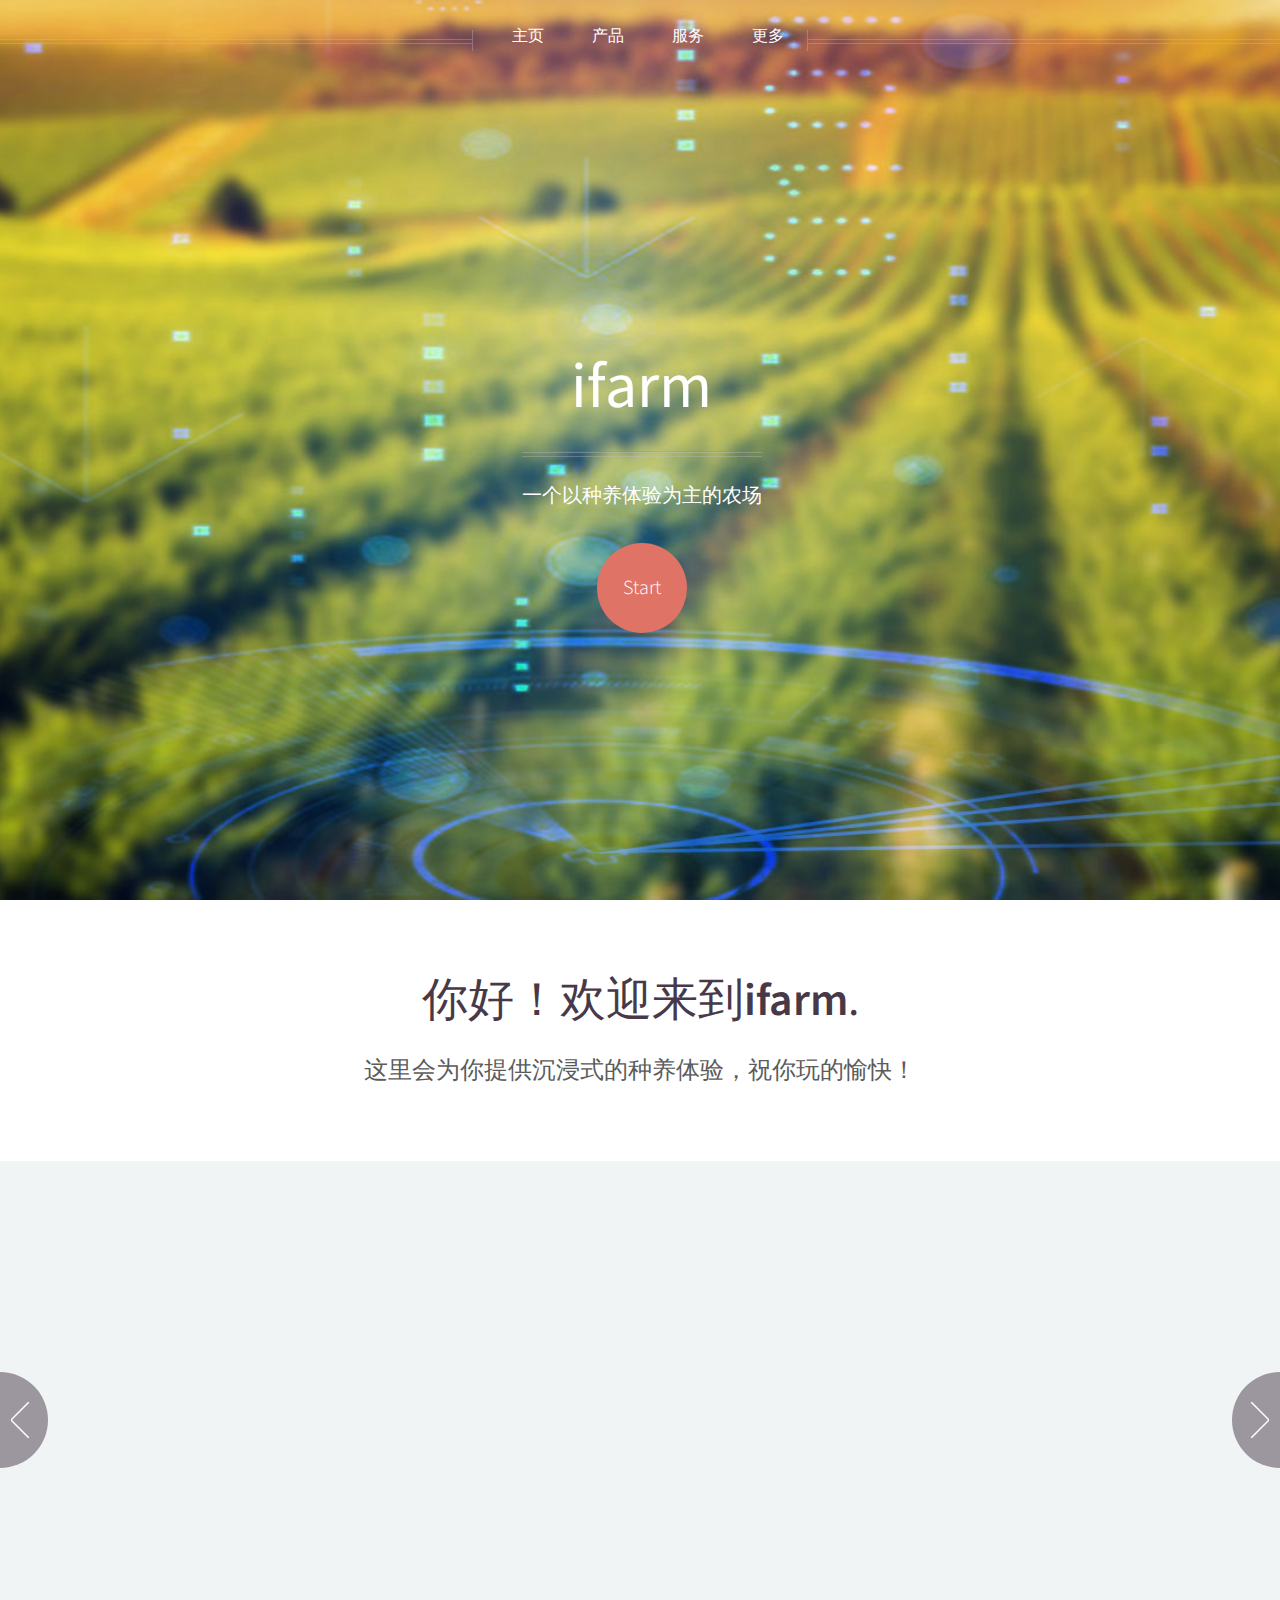
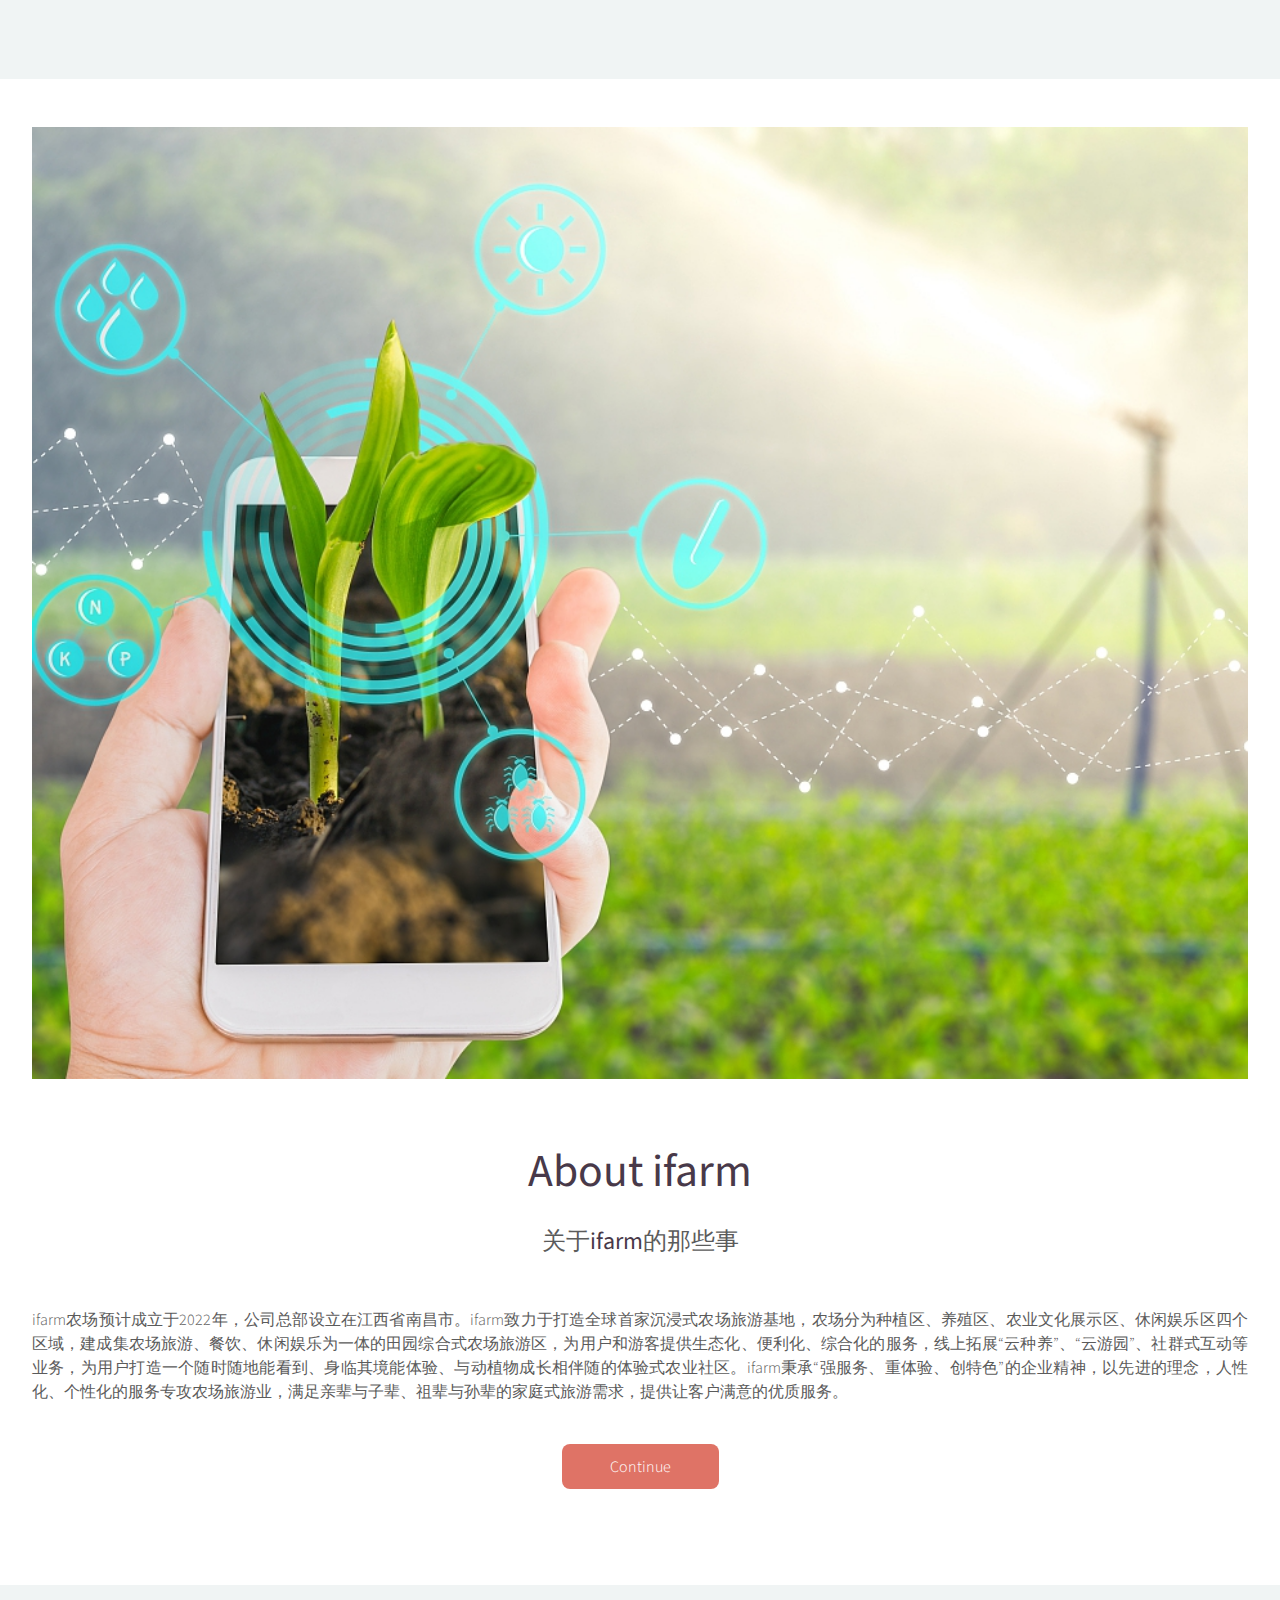
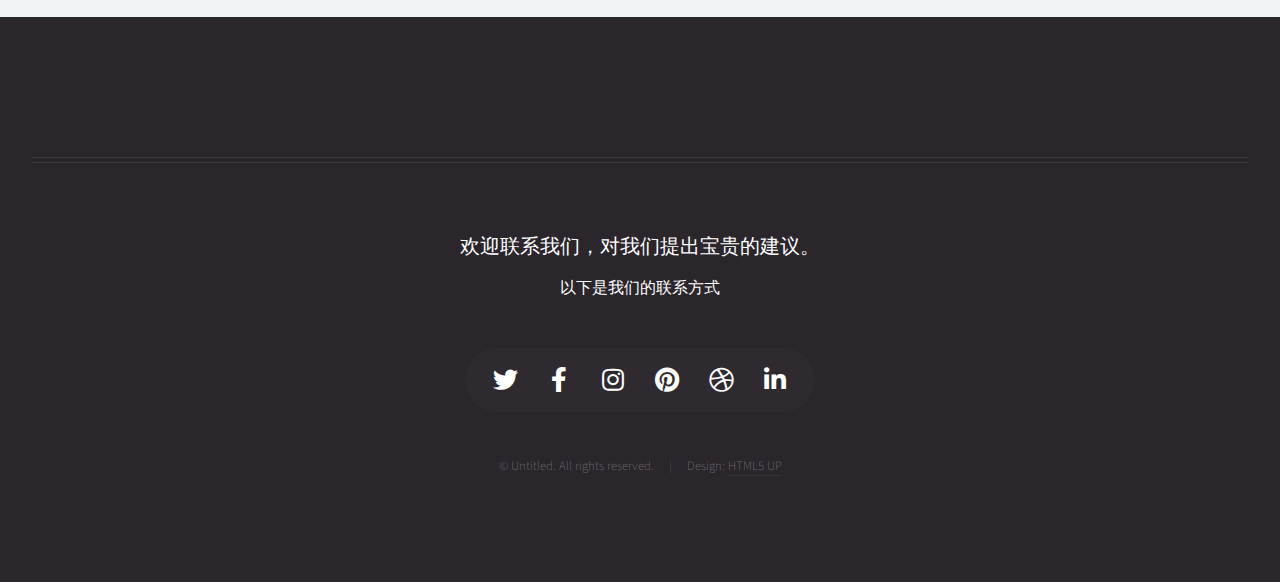
==== commit 236cb67b: "finally" ====
--- a/index.html
+++ b/index.html
@@ -71,85 +71,100 @@
 					<div class="reel">
 
 						<article>
-							<a href="#" class="image featured"><img src="images/pic01.jpg" alt="" /></a>
-							<header>
-								<h3>Pulvinar sagittis congue</h3>
-							</header>
-							<p>Commodo id natoque malesuada sollicitudin elit suscipit magna.</p>
-						</article>
-
-						<article>
-							<a href="#" class="image featured"><img src="images/pic02.jpg" alt="" /></a>
-							<header>
-								<h3>Fermentum sagittis proin</h3>
-							</header>
-							<p>Commodo id natoque malesuada sollicitudin elit suscipit magna.</p>
-						</article>
-
-						<article>
-							<a href="#" class="image featured"><img src="images/pic03.jpg" alt="" /></a>
-							<header>
-								<h3>Sed quis rhoncus placerat</h3>
-							</header>
-							<p>Commodo id natoque malesuada sollicitudin elit suscipit magna.</p>
-						</article>
-
-						<article>
-							<a href="#" class="image featured"><img src="images/pic04.jpg" alt="" /></a>
-							<header>
-								<h3>Ultrices urna sit lobortis</h3>
-							</header>
-							<p>Commodo id natoque malesuada sollicitudin elit suscipit magna.</p>
-						</article>
-
-						<article>
-							<a href="#" class="image featured"><img src="images/pic05.jpg" alt="" /></a>
-							<header>
-								<h3>Varius magnis sollicitudin</h3>
-							</header>
-							<p>Commodo id natoque malesuada sollicitudin elit suscipit magna.</p>
-						</article>
-
-						<article>
-							<a href="#" class="image featured"><img src="images/pic01.jpg" alt="" /></a>
-							<header>
-								<h3>Pulvinar sagittis congue</h3>
-							</header>
-							<p>Commodo id natoque malesuada sollicitudin elit suscipit magna.</p>
-						</article>
-
-						<article>
-							<a href="#" class="image featured"><img src="images/pic02.jpg" alt="" /></a>
-							<header>
-								<h3>Fermentum sagittis proin</h3>
-							</header>
-							<p>Commodo id natoque malesuada sollicitudin elit suscipit magna.</p>
-						</article>
-
-						<article>
-							<a href="#" class="image featured"><img src="images/pic03.jpg" alt="" /></a>
-							<header>
-								<h3>Sed quis rhoncus placerat</h3>
-							</header>
-							<p>Commodo id natoque malesuada sollicitudin elit suscipit magna.</p>
-						</article>
-
-						<article>
-							<a href="#" class="image featured"><img src="images/pic04.jpg" alt="" /></a>
-							<header>
-								<h3>Ultrices urna sit lobortis</h3>
-							</header>
-							<p>Commodo id natoque malesuada sollicitudin elit suscipit magna.</p>
-						</article>
-
-						<article>
-							<a href="#" class="image featured"><img src="images/pic05.jpg" alt="" /></a>
-							<header>
-								<h3>Varius magnis sollicitudin</h3>
-							</header>
-							<p>Commodo id natoque malesuada sollicitudin elit suscipit magna.</p>
-						</article>
-
+							<a href="#" class="image featured"><img src="images/主页-AR.jpg" alt="" /></a>
+							<header>
+								<h3>AR</h3>
+							</header>
+						</article>
+
+						<article>
+							<a href="#" class="image featured"><img src="images/服务-宠物在线直播.jpg" alt="" /></a>
+							<header>
+								<h3>宠物直播</h3>
+							</header>
+						</article>
+
+						<article>
+							<a href="#" class="image featured"><img src="images/服务-在线畜牧.jpg" alt="" /></a>
+							<header>
+								<h3>在线畜牧</h3>
+							</header>
+						</article>
+
+						<article>
+							<a href="#" class="image featured"><img src="images/主页-苹果.jpg" alt="" /></a>
+							<header>
+								<h3>苹果</h3>
+							</header>
+							
+						</article>
+
+						<article>
+							<a href="#" class="image featured"><img src="images/主页-花圃.jpg" alt="" /></a>
+							<header>
+								<h3>花圃</h3>
+							</header>
+		
+						</article>
+
+						<article>
+							<a href="#" class="image featured"><img src="images/果蔬3.jpg" alt="" /></a>
+							<header>
+								<h3>果蔬</h3>
+							</header>
+						</article>
+
+						<article>
+							<a href="#" class="image featured"><img src="images/服务-在线种养2.jpg" alt="" /></a>
+							<header>
+								<h3>在线种植</h3>
+							</header>
+						</article>
+
+						<article>
+							<a href="#" class="image featured"><img src="images/服务-宠物直播界面.png" alt="" /></a>
+							<header>
+								<h3>宠物直播</h3>
+							</header>
+						</article>
+
+						<article>
+							<a href="#" class="image featured"><img src="images/服务-宠物直播互动.png" alt="" /></a>
+							<header>
+								<h3>宠物互动</h3>
+							</header>
+						</article>
+						
+						<article>
+							<a href="#" class="image featured"><img src="images/果蔬4.jpg" alt="" /></a>
+							<header>
+								<h3>果蔬</h3>
+							</header>
+						</article>
+						<article>
+							<a href="#" class="image featured"><img src="images/服务-宠物直播互动流程图.png" alt="" /></a>
+							<header>
+								<h3>宠物直播</h3>
+							</header>
+						</article>
+						<article>
+							<a href="#" class="image featured"><img src="images/物联网技术2.jpg" alt="" /></a>
+							<header>
+								<h3>物联网</h3>
+							</header>
+						</article>
+						<article>
+							<a href="#" class="image featured"><img src="images/数字雕塑2.JPG" alt="" /></a>
+							<header>
+								<h3>数字雕塑</h3>
+							</header>
+						</article>
+						<article>
+							<a href="#" class="image featured"><img src="images/ar技术2.jpg" alt="" /></a>
+							<header>
+								<h3>AR</h3>
+							</header>
+						</article>
 					</div>
 				</section>
 
@@ -157,7 +172,10 @@
 				<div class="wrapper style2">
 
 					<article id="main" class="container special">
-						<a href="#" class="image featured"><img src="images/pic06.jpg" alt="" /></a>
+						<br>
+						<br>
+
+						<a href="#" class="image featured"><img src="images/服务-在线种植物.jpg" alt="" /></a>
 						<header>
 							<h2>About ifarm</h2>
 							<p>
